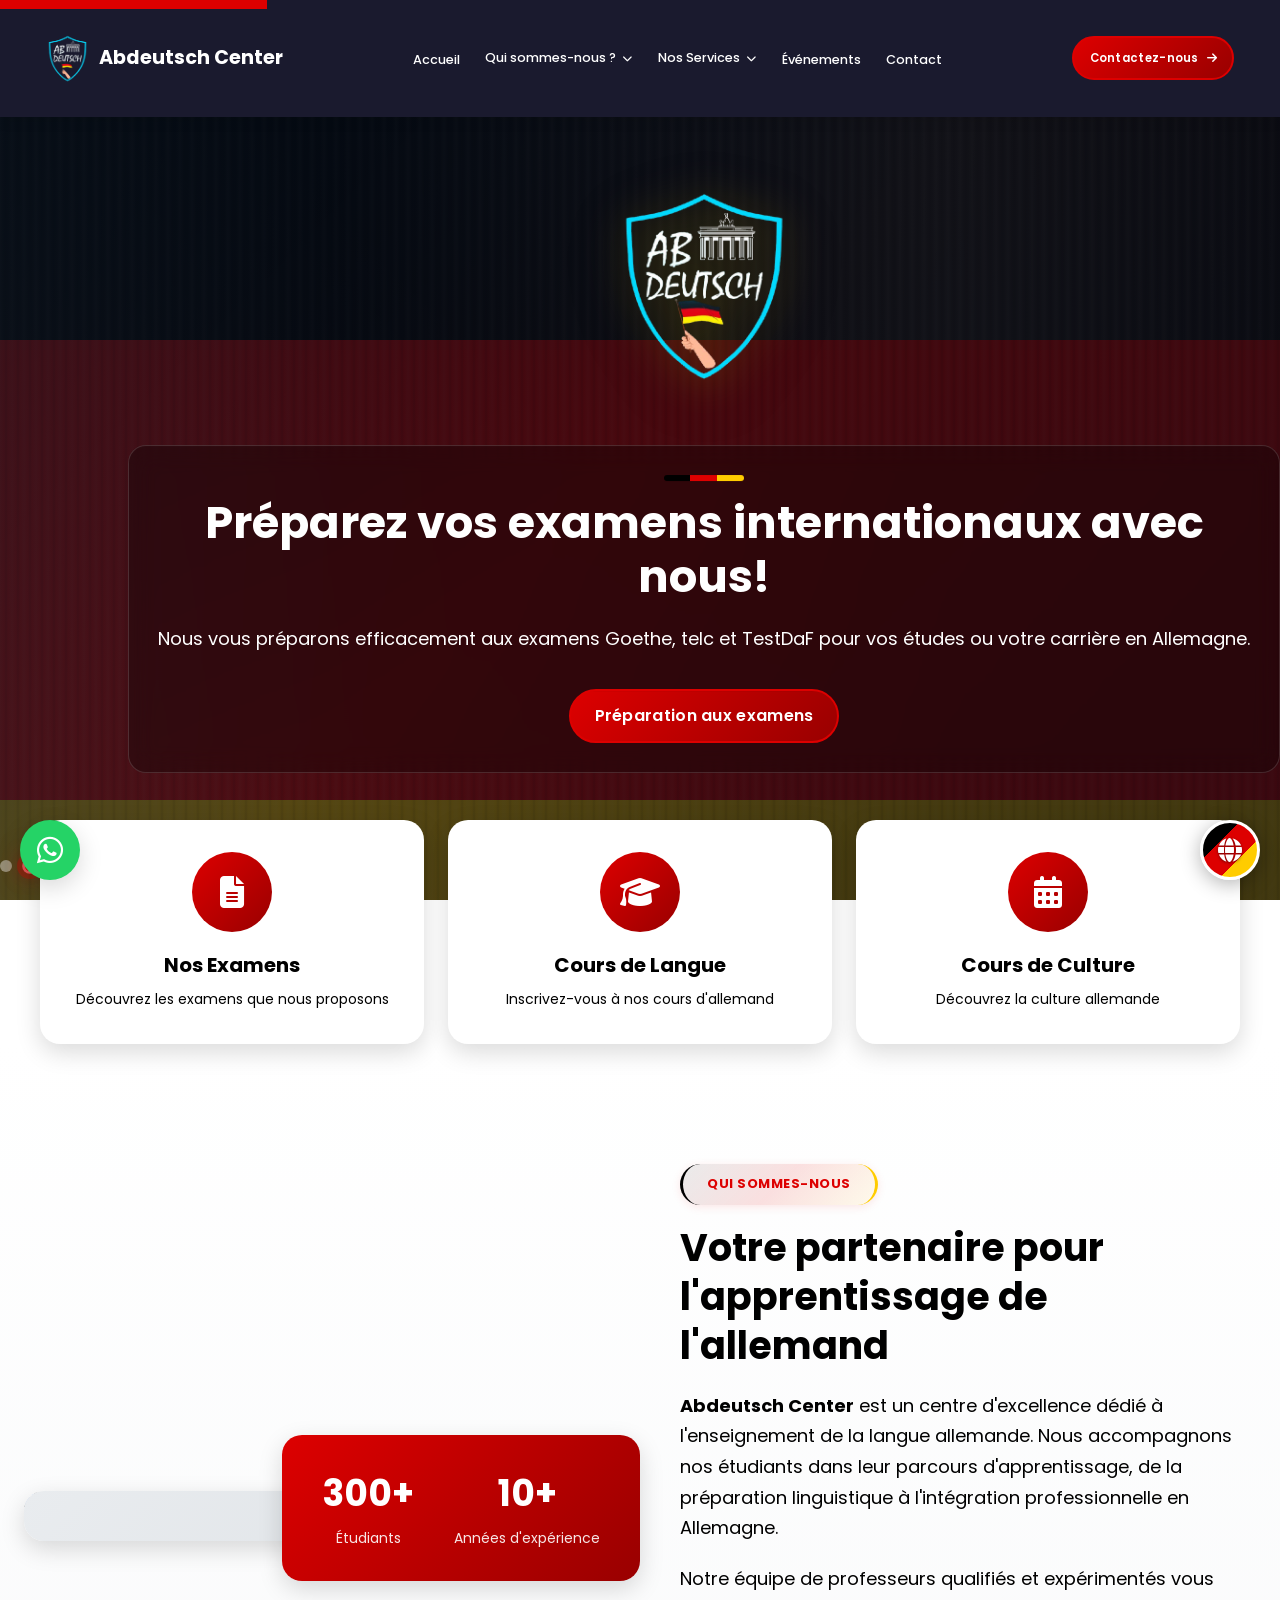
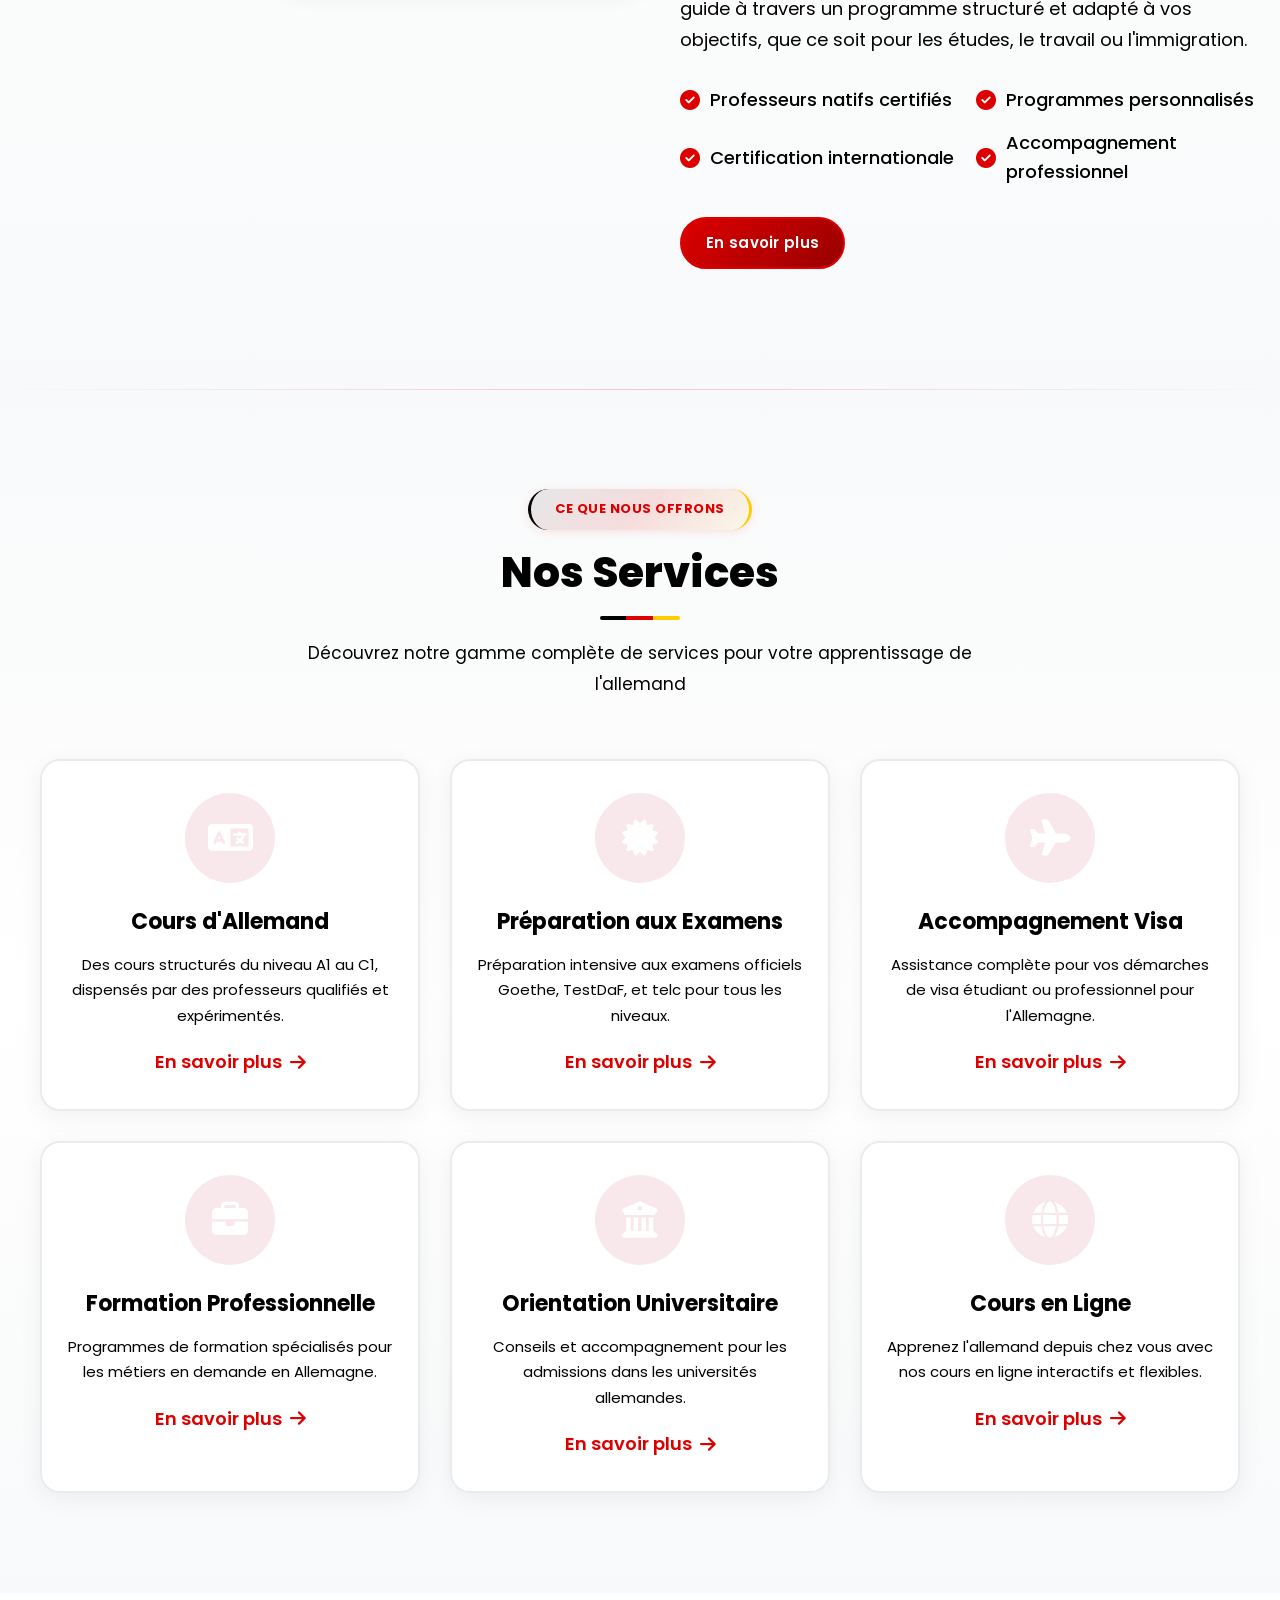
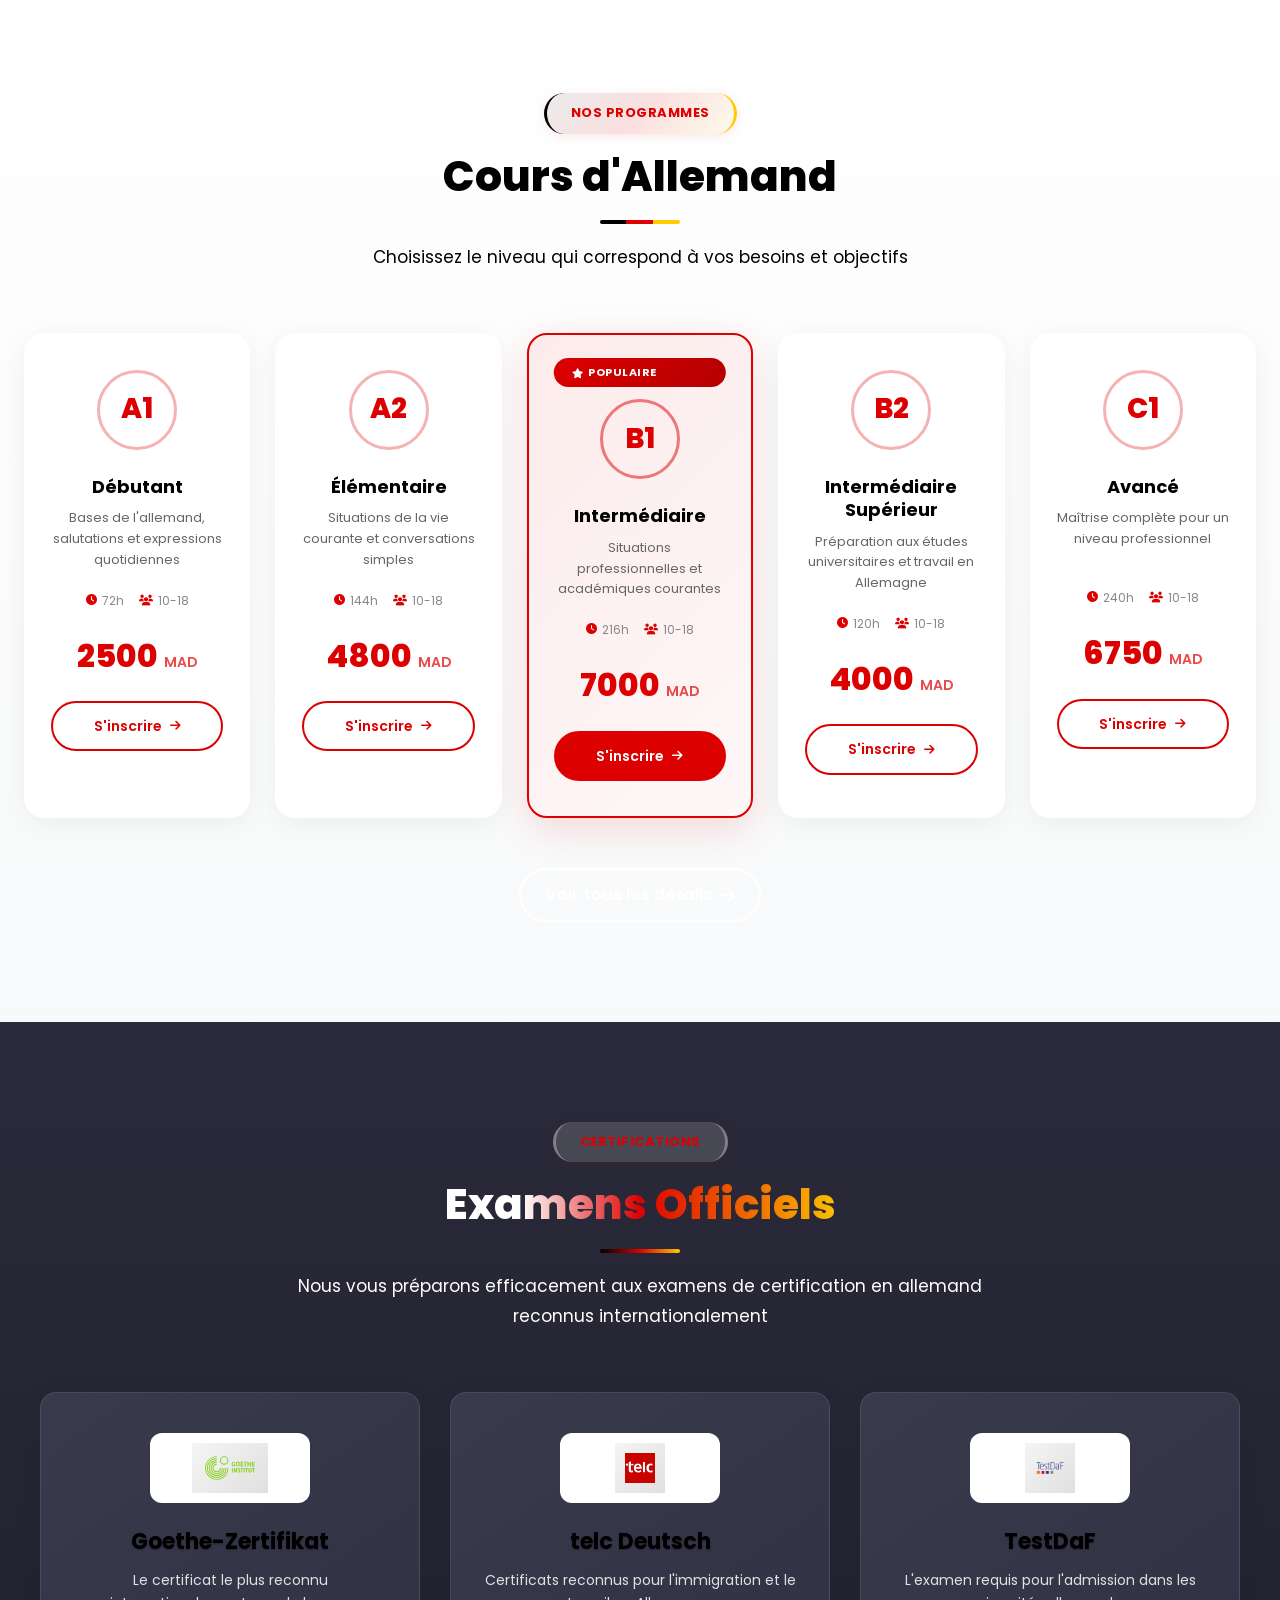
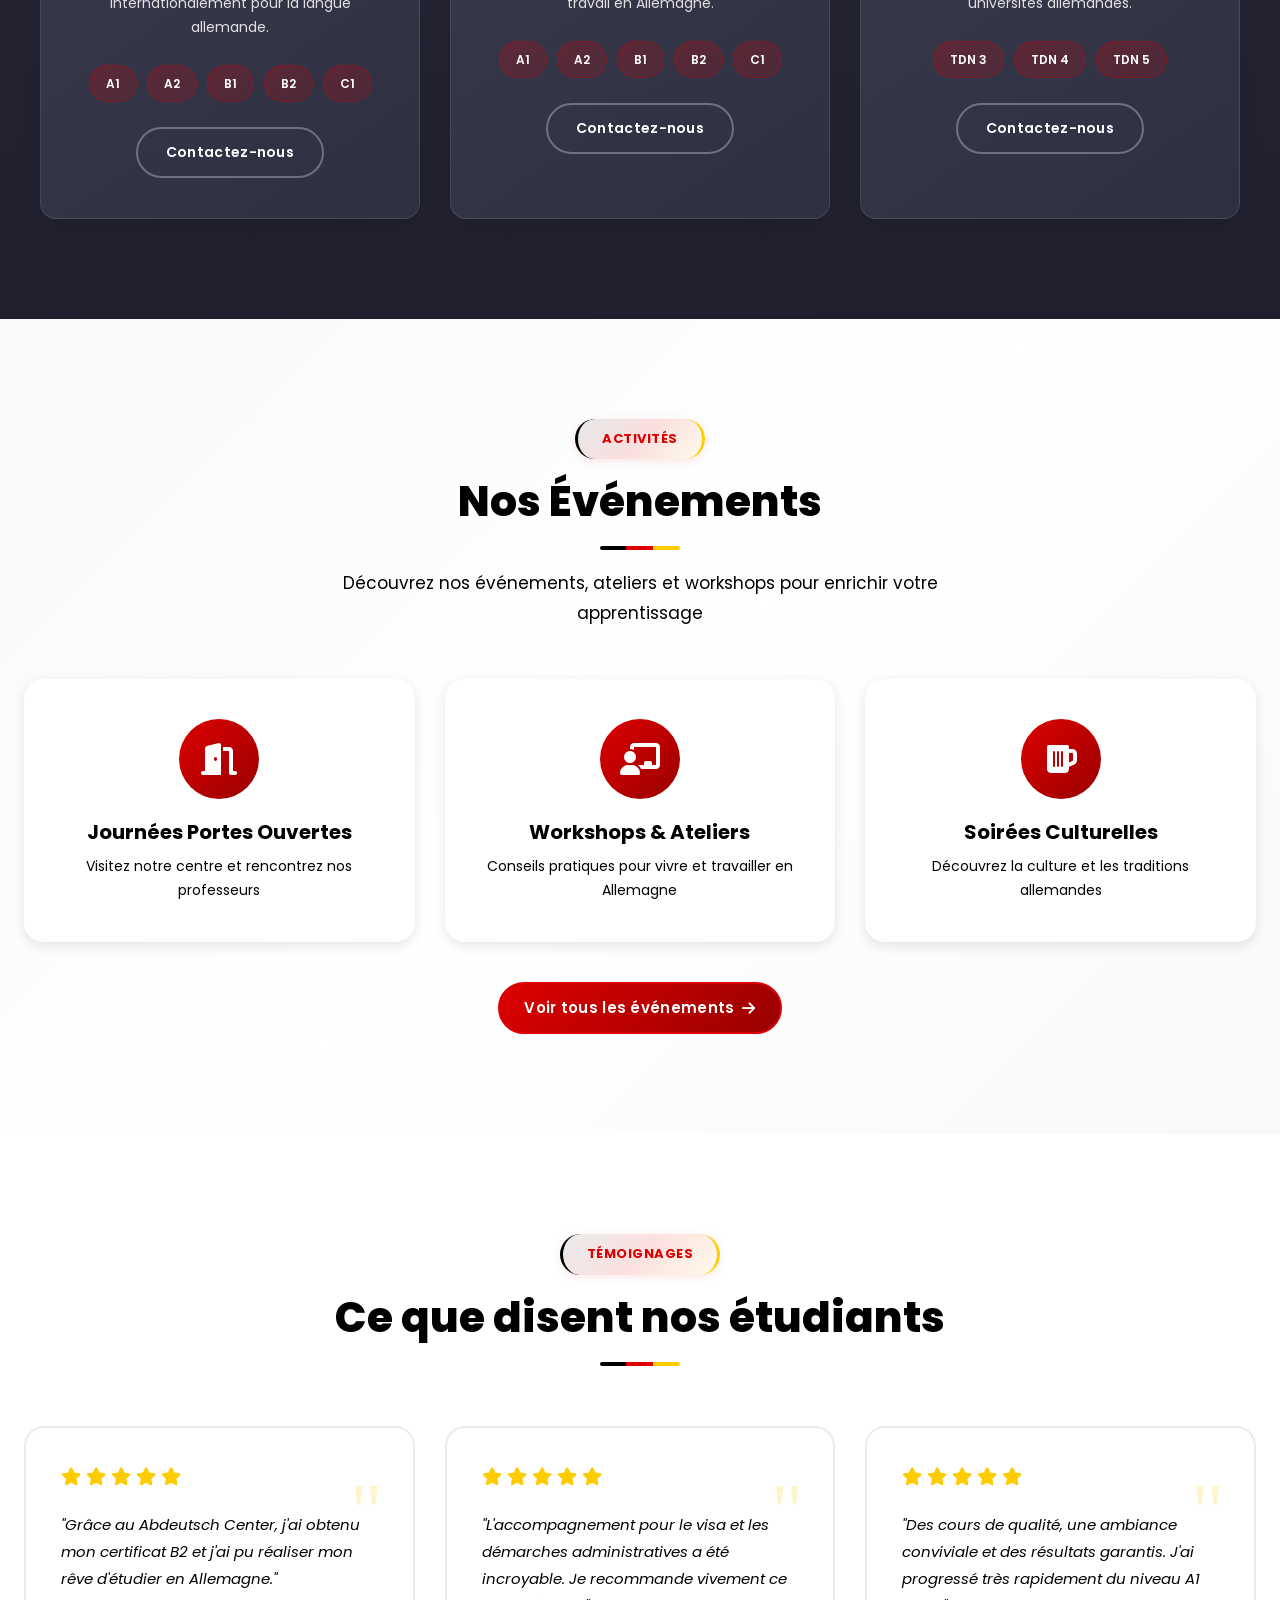
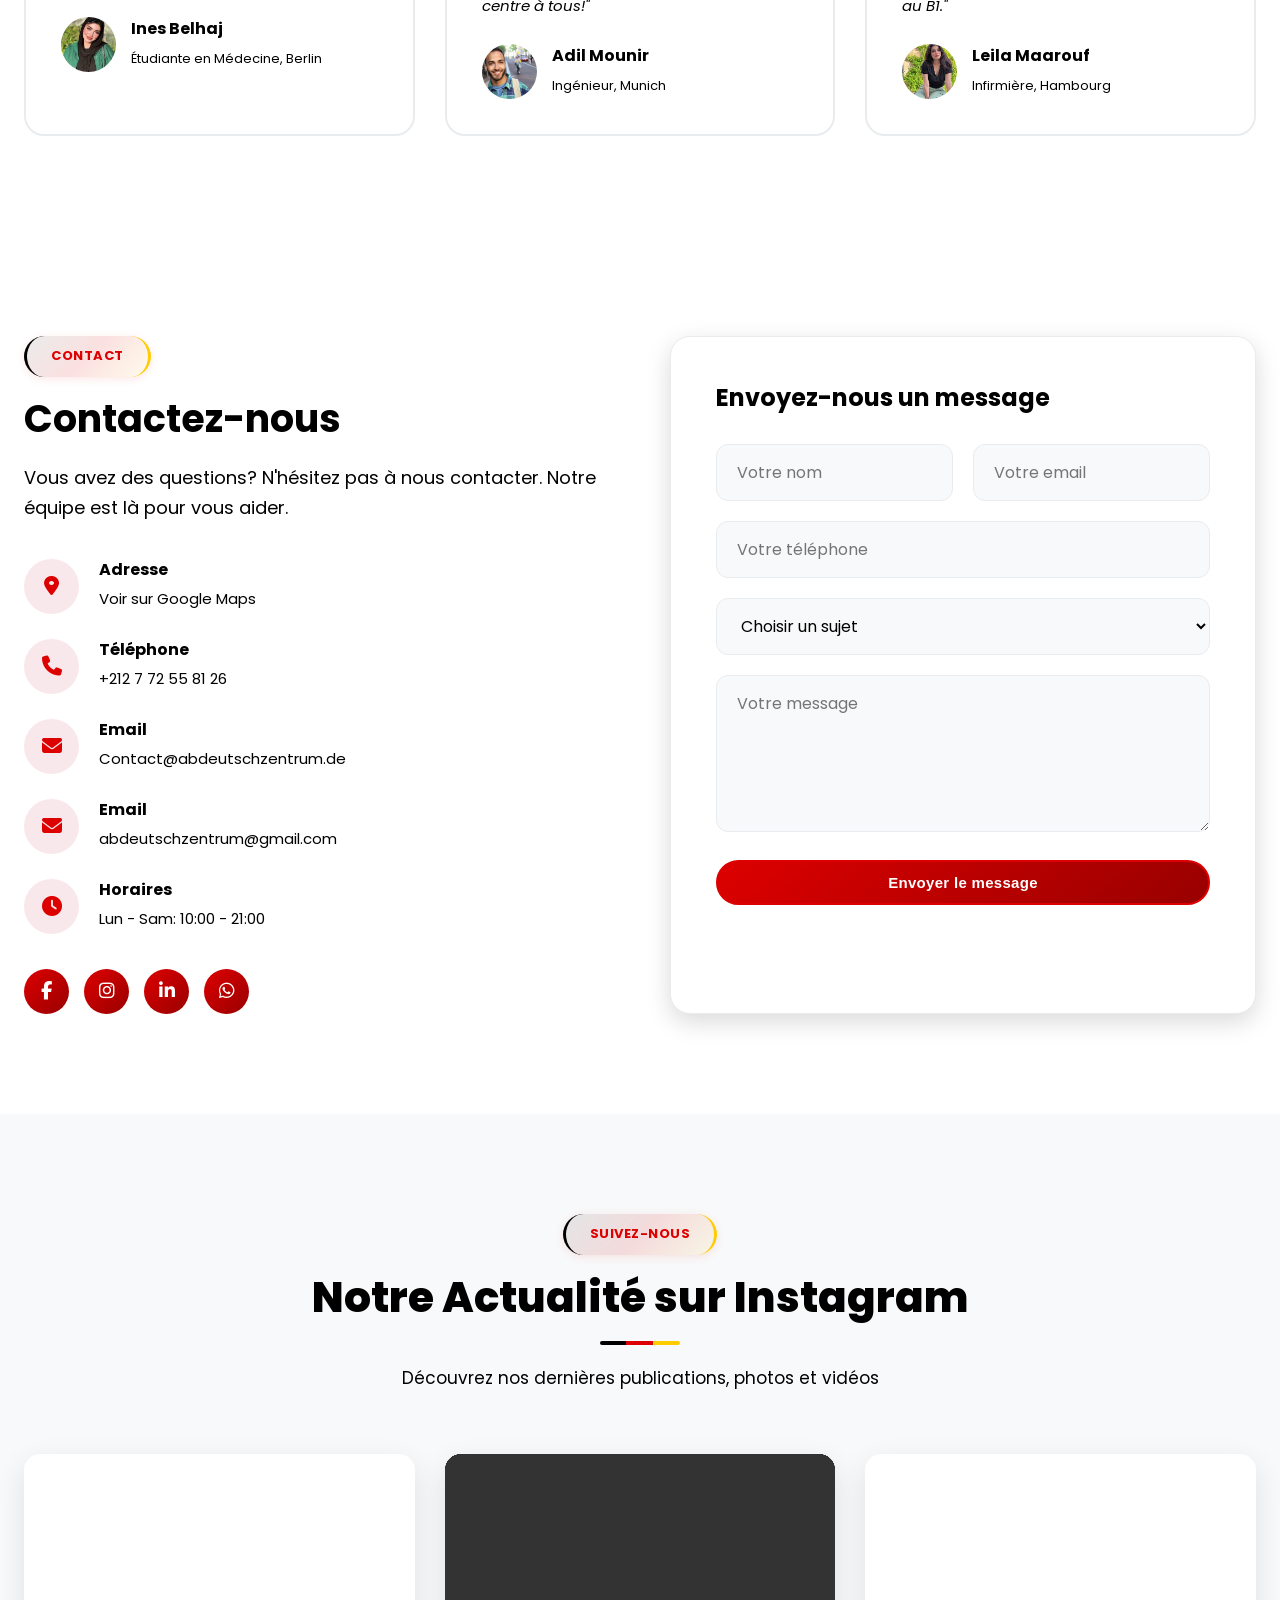
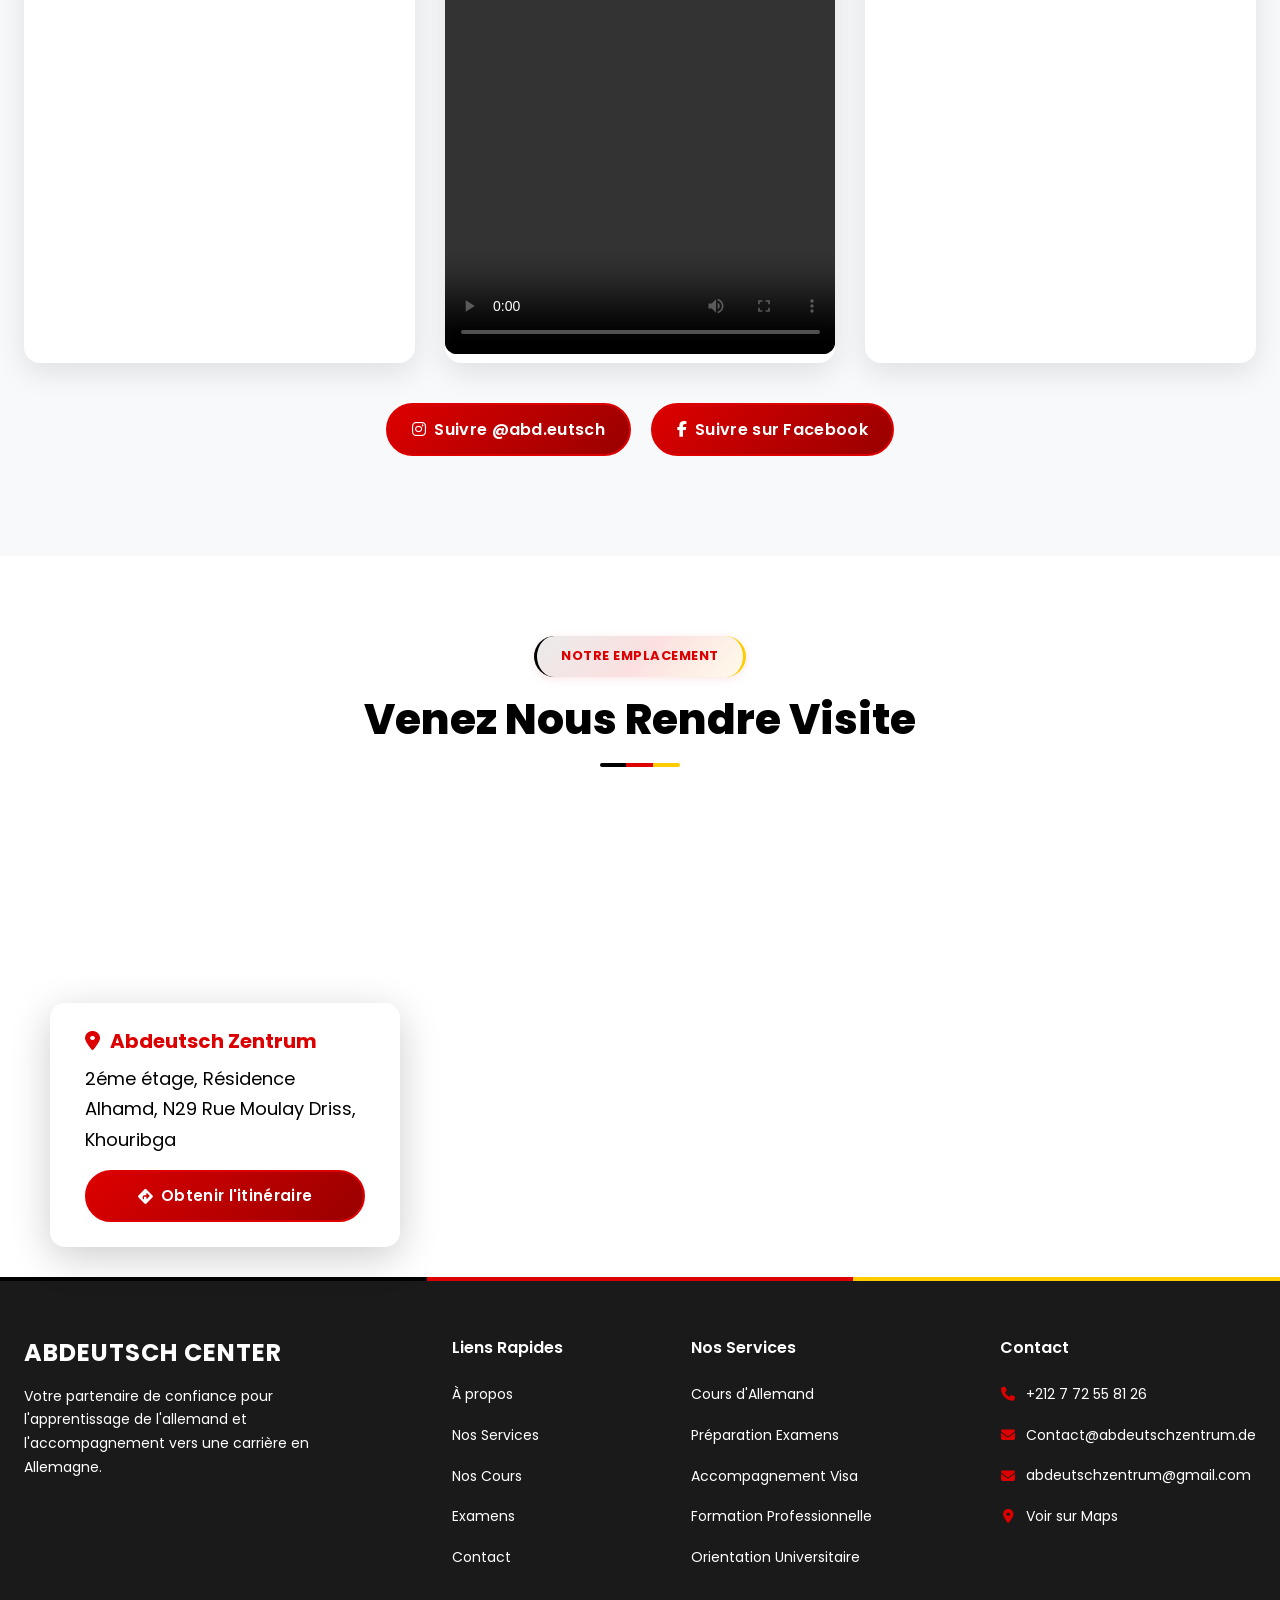
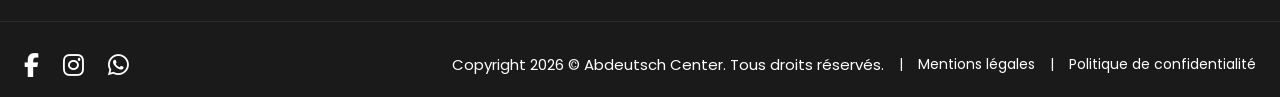
==== index.html @ 7895f30e "Use video background for landing hero" ====
<!DOCTYPE html>
<html lang="fr">
<head>
    <meta charset="UTF-8">
    <meta name="viewport" content="width=device-width, initial-scale=1.0, viewport-fit=cover, maximum-scale=5">
    <meta name="color-scheme" content="light dark">
    <meta name="supported-color-schemes" content="light dark">
    <meta name="theme-color" content="#DD0000" media="(prefers-color-scheme: light)">
    <meta name="theme-color" content="#121212" media="(prefers-color-scheme: dark)">
    <meta name="mobile-web-app-capable" content="yes">
    <meta name="apple-mobile-web-app-capable" content="yes">
    <meta name="apple-mobile-web-app-status-bar-style" content="black-translucent">
    <meta name="format-detection" content="telephone=yes">
    <meta name="description" content="Abdeutsch Center - Votre centre d'apprentissage de l'allemand à Khouribga. Cours de langue, préparation aux examens Goethe, telc, TestDaF et accompagnement visa.">
    <title>Abdeutsch</title>
    
    <!-- Preconnect pour améliorer les performances -->
    <link rel="preconnect" href="https://fonts.googleapis.com">
    <link rel="preconnect" href="https://fonts.gstatic.com" crossorigin>
    <link rel="preconnect" href="https://cdnjs.cloudflare.com">
    
    <!-- Preload critical resources -->
    <link rel="preload" href="css/style.css" as="style">
    <link rel="preload" href="images/Logo_Abdeutsch_PNG-removebg-preview.png" as="image">
    
    <!-- CSS Files -->
    <link rel="stylesheet" href="css/style.css">
    <link rel="stylesheet" href="css/placeholders.css">
    <link rel="stylesheet" href="css/responsive.css">
    <link rel="stylesheet" href="css/dark-mode.css">
    <link rel="stylesheet" href="https://cdnjs.cloudflare.com/ajax/libs/font-awesome/6.5.1/css/all.min.css" media="print" onload="this.media='all'">
    <link href="https://fonts.googleapis.com/css2?family=Poppins:wght@300;400;500;600;700;800&display=swap" rel="stylesheet">
    
    <!-- Favicon -->
    <link rel="icon" type="image/png" href="images/logo.png" sizes="48x48">
    <link rel="icon" type="image/png" href="images/logo.png" sizes="96x96">
    <link rel="icon" type="image/png" href="images/logo.png" sizes="192x192">
    <link rel="apple-touch-icon" href="images/logo.png" sizes="180x180">
    <link rel="shortcut icon" href="images/logo.png">
</head>
<body>
    <!-- Skip to main content for accessibility -->
    <a href="#main-content" class="skip-link">Aller au contenu principal</a>
    
    <!-- Animated Education Icons Background -->
    <div class="floating-icons-bg" aria-hidden="true">
        <i class="fas fa-graduation-cap"></i>
        <i class="fas fa-certificate"></i>
        <i class="fas fa-book"></i>
        <i class="fas fa-award"></i>
        <i class="fas fa-user-graduate"></i>
        <i class="fas fa-language"></i>
        <i class="fas fa-passport"></i>
        <i class="fas fa-plane"></i>
        <i class="fas fa-university"></i>
        <i class="fas fa-medal"></i>
        <i class="fas fa-star"></i>
        <i class="fas fa-trophy"></i>
    </div>

    <!-- Navigation -->
    <nav class="navbar" id="navbar" role="navigation" aria-label="Navigation principale">
        <div class="nav-container">
            <a href="index.html" class="logo" aria-label="Abdeutsch Center - Accueil"><img src="images/Logo_Abdeutsch_PNG-removebg-preview.png" alt="Abdeutsch Center Logo" class="navbar-logo" width="60" height="60"><span class="logo-text notranslate" translate="no">Abdeutsch Center</span>
            </a>
            <ul class="nav-menu" id="nav-menu" role="menubar">
                <li><a href="index.html" class="nav-link active">Accueil</a></li>
                <li class="dropdown">
                    <a href="#" class="nav-link dropdown-toggle">Qui sommes-nous ? <i class="fas fa-chevron-down"></i></a>
                    <ul class="dropdown-menu">
                        <li><a href="about.html">À Propos</a></li>
                        <li><a href="team.html">Notre Équipe</a></li>
                        <li><a href="certification.html">Certification & Légalité</a></li>
                        <li><a href="success-stories.html">Nos Réussites</a></li>
                    </ul>
                </li>
                <li class="dropdown">
                    <a href="#" class="nav-link dropdown-toggle">Nos Services <i class="fas fa-chevron-down"></i></a>
                    <ul class="dropdown-menu">
                        <li><a href="courses.html">Cours de Langue</a></li>
                        <li><a href="exams.html">Examens Internationaux</a></li>
                        <li><a href="packs.html">Nos Packs</a></li>
                        <li><a href="formations.html">Nos Formations</a></li>
                        <li><a href="test-niveau.html">Test de Niveau</a></li>
                    </ul>
                </li>
                <li><a href="events.html" class="nav-link">Événements</a></li>
                <li><a href="contact.html" class="nav-link">Contact</a></li>
            </ul>
            <div class="nav-buttons">
                <a href="contact.html" class="btn btn-primary">Contactez-nous <i class="fas fa-arrow-right"></i></a>
            </div>
            <div class="hamburger" id="hamburger" aria-label="Menu" aria-expanded="false" aria-controls="nav-menu" role="button" tabindex="0">
                <span></span>
                <span></span>
                <span></span>
            </div>
        </div>
        <!-- Mobile Menu Overlay -->
        <div class="nav-overlay" id="navOverlay"></div>
    </nav>























    
    <!-- Hero Slider Section -->
    <section class="hero-slider" id="accueil" aria-label="Diaporama principal">
        <div class="animated-bg"></div>
        
        <div class="slider-container">
            <!-- Slide 1 - Video Background -->
            <div class="slide active german-flag-slide video-hero-slide">
                <video class="hero-background-video" autoplay muted loop playsinline preload="metadata" aria-hidden="true">
                    <source src="images/Video Project (1).mp4" type="video/mp4">
                </video>
                <div class="slide-overlay"></div>
                
                <!-- Hero Content Container with Logo and Text -->
                <div class="hero-content-container">
                    <div class="hero-logo-wrapper">
                        <img src="images/Logo_Abdeutsch_PNG-removebg-preview.png" alt="Abdeutsch Center" class="hero-logo-animated">
                    </div>
                    <div class="slide-content">
                        <div class="german-flag-line"></div>
                        <h1>Bienvenue au Abdeutsch Center!</h1>
                        <p>Votre partenaire pour construire un avenir solide en Allemagne, depuis l'apprentissage linguistique jusqu'à l'intégration professionnelle.</p>
                        <div class="slide-buttons">
                            <a href="services.html" class="btn btn-primary btn-lg">Découvrir nos services</a>
                            <a href="contact.html" class="btn btn-outline btn-lg">Nous contacter</a>
                        </div>
                    </div>
                </div>
            </div>
            <!-- Slide 2 -->
            <div class="slide german-flag-slide" style="background-image: url('https://images.unsplash.com/photo-1434030216411-0b793f4b4173?w=1920&q=80');">
                <div class="german-flag-bg">
                    <div class="flag-stripe flag-black"></div>
                    <div class="flag-stripe flag-red"></div>
                    <div class="flag-stripe flag-gold"></div>
                </div>
                <div class="slide-overlay"></div>
                
                <!-- Hero Content Container with Logo and Text -->
                <div class="hero-content-container">
                    <div class="hero-logo-wrapper">
                        <img src="images/Logo_Abdeutsch_PNG-removebg-preview.png" alt="Abdeutsch Center" class="hero-logo-animated">
                    </div>
                    <div class="slide-content">
                        <div class="german-flag-line"></div>
                        <h1>Préparez vos examens internationaux avec nous!</h1>
                        <p>Nous vous préparons efficacement aux examens Goethe, telc et TestDaF pour vos études ou votre carrière en Allemagne.</p>
                        <div class="slide-buttons">
                            <a href="exams.html" class="btn btn-primary btn-lg">Préparation aux examens</a>
                        </div>
                    </div>
                </div>
            </div>
            <!-- Slide 3 -->
            <div class="slide german-flag-slide" style="background-image: url('https://images.unsplash.com/photo-1524178232363-1fb2b075b655?w=1920&q=80');">
                <div class="german-flag-bg">
                    <div class="flag-stripe flag-black"></div>
                    <div class="flag-stripe flag-red"></div>
                    <div class="flag-stripe flag-gold"></div>
                </div>
                <div class="slide-overlay"></div>
                
                <!-- Hero Content Container with Logo and Text -->
                <div class="hero-content-container">
                    <div class="hero-logo-wrapper">
                        <img src="images/Logo_Abdeutsch_PNG-removebg-preview.png" alt="Abdeutsch Center" class="hero-logo-animated">
                    </div>
                    <div class="slide-content">
                        <div class="german-flag-line"></div>
                        <h1>Rejoignez nos formations professionnelles!</h1>
                        <p>Choisissez votre spécialité, développez des compétences recherchées et laissez-nous vous accompagner dans chaque étape.</p>
                        <div class="slide-buttons">
                            <a href="services.html#formation" class="btn btn-primary btn-lg">Nos Formations</a>
                        </div>
                    </div>
                </div>
            </div>
            <!-- Slide 4 -->
            <div class="slide german-flag-slide" style="background-image: url('https://images.unsplash.com/photo-1599946347371-68eb71b16afc?w=1920&q=80');">
                <div class="german-flag-bg">
                    <div class="flag-stripe flag-black"></div>
                    <div class="flag-stripe flag-red"></div>
                    <div class="flag-stripe flag-gold"></div>
                </div>
                <div class="slide-overlay"></div>
                
                <!-- Hero Content Container with Logo and Text -->
                <div class="hero-content-container">
                    <div class="hero-logo-wrapper">
                        <img src="images/Logo_Abdeutsch_PNG-removebg-preview.png" alt="Abdeutsch Center" class="hero-logo-animated">
                    </div>
                    <div class="slide-content">
                        <div class="german-flag-line"></div>
                        <h1>Maîtrisez l'allemand!</h1>
                        <p>Progressez du niveau A1 au C1 grâce à nos programmes structurés, dynamiques et adaptés à tous les niveaux.</p>
                        <div class="slide-buttons">
                            <a href="services.html#cours" class="btn btn-primary btn-lg">Nos cours d'allemand</a>
                        </div>
                    </div>
                </div>
            </div>
        </div>
        <!-- Slider Controls -->
        <div class="slider-controls">
            <div class="slider-dots" id="sliderDots"></div>
        </div>
    </section>



    <!-- Quick Links Section -->
    <section class="quick-links">
        <div class="container">
            <div class="quick-links-grid">
                <a href="#exams" class="quick-link-card">
                    <div class="quick-link-icon">
                        <i class="fas fa-file-alt"></i>
                    </div>
                    <h3>Nos Examens</h3>
                    <p>Découvrez les examens que nous proposons</p>
                </a>
                <a href="#courses" class="quick-link-card">
                    <div class="quick-link-icon">
                        <i class="fas fa-graduation-cap"></i>
                    </div>
                    <h3>Cours de Langue</h3>
                    <p>Inscrivez-vous à nos cours d'allemand</p>
                </a>
                <a href="#events" class="quick-link-card">
                    <div class="quick-link-icon">
                        <i class="fas fa-calendar-alt"></i>
                    </div>
                    <h3>Cours de Culture</h3>
                    <p>Découvrez la culture allemande</p>
                </a>
            </div>
        </div>
    </section>

    <!-- About Section -->
    <section class="about-section" id="about">
        <div class="container">
            <div class="about-grid">
                <div class="about-image">
                    <img src="https://images.unsplash.com/photo-1571260899304-425eee4c7efc?w=800&q=80" alt="Abdeutsch Center">
                    <div class="about-stats">
                        <div class="stat">
                            <span class="stat-number">300+</span>
                            <span class="stat-label">Étudiants</span>
                        </div>
                        <div class="stat">
                            <span class="stat-number">10+</span>
                            <span class="stat-label">Années d'expérience</span>
                        </div>
                    </div>
                </div>
                <div class="about-content">
                    <span class="section-tag">Qui sommes-nous</span>
                    <h2>Votre partenaire pour l'apprentissage de l'allemand</h2>
                    <p><strong>Abdeutsch Center</strong> est un centre d'excellence dédié à l'enseignement de la langue allemande. Nous accompagnons nos étudiants dans leur parcours d'apprentissage, de la préparation linguistique à l'intégration professionnelle en Allemagne.</p>
                    <p>Notre équipe de professeurs qualifiés et expérimentés vous guide à travers un programme structuré et adapté à vos objectifs, que ce soit pour les études, le travail ou l'immigration.</p>
                    <div class="about-features">
                        <div class="feature">
                            <i class="fas fa-check-circle"></i>
                            <span>Professeurs natifs certifiés</span>
                        </div>
                        <div class="feature">
                            <i class="fas fa-check-circle"></i>
                            <span>Programmes personnalisés</span>
                        </div>
                        <div class="feature">
                            <i class="fas fa-check-circle"></i>
                            <span>Certification internationale</span>
                        </div>
                        <div class="feature">
                            <i class="fas fa-check-circle"></i>
                            <span>Accompagnement professionnel</span>
                        </div>
                    </div>
                    <a href="#contact" class="btn btn-primary">En savoir plus</a>
                </div>
            </div>
        </div>
    </section>

    <!-- Services Section -->
    <section class="services-section" id="services">
        <div class="container">
            <div class="section-header">
                <span class="section-tag">Ce que nous offrons</span>
                <h2>Nos Services</h2>
                <p>Découvrez notre gamme complète de services pour votre apprentissage de l'allemand</p>
            </div>
            <div class="services-grid">
                <div class="service-card">
                    <div class="service-icon">
                        <i class="fas fa-language"></i>
                    </div>
                    <h3>Cours d'Allemand</h3>
                    <p>Des cours structurés du niveau A1 au C1, dispensés par des professeurs qualifiés et expérimentés.</p>
                    <a href="#courses" class="service-link">En savoir plus <i class="fas fa-arrow-right"></i></a>
                </div>
                <div class="service-card">
                    <div class="service-icon">
                        <i class="fas fa-certificate"></i>
                    </div>
                    <h3>Préparation aux Examens</h3>
                    <p>Préparation intensive aux examens officiels Goethe, TestDaF, et telc pour tous les niveaux.</p>
                    <a href="#exams" class="service-link">En savoir plus <i class="fas fa-arrow-right"></i></a>
                </div>
                <div class="service-card">
                    <div class="service-icon">
                        <i class="fas fa-plane"></i>
                    </div>
                    <h3>Accompagnement Visa</h3>
                    <p>Assistance complète pour vos démarches de visa étudiant ou professionnel pour l'Allemagne.</p>
                    <a href="#contact" class="service-link">En savoir plus <i class="fas fa-arrow-right"></i></a>
                </div>
                <div class="service-card">
                    <div class="service-icon">
                        <i class="fas fa-briefcase"></i>
                    </div>
                    <h3>Formation Professionnelle</h3>
                    <p>Programmes de formation spécialisés pour les métiers en demande en Allemagne.</p>
                    <a href="#contact" class="service-link">En savoir plus <i class="fas fa-arrow-right"></i></a>
                </div>
                <div class="service-card">
                    <div class="service-icon">
                        <i class="fas fa-university"></i>
                    </div>
                    <h3>Orientation Universitaire</h3>
                    <p>Conseils et accompagnement pour les admissions dans les universités allemandes.</p>
                    <a href="#contact" class="service-link">En savoir plus <i class="fas fa-arrow-right"></i></a>
                </div>
                <div class="service-card">
                    <div class="service-icon">
                        <i class="fas fa-globe"></i>
                    </div>
                    <h3>Cours en Ligne</h3>
                    <p>Apprenez l'allemand depuis chez vous avec nos cours en ligne interactifs et flexibles.</p>
                    <a href="#contact" class="service-link">En savoir plus <i class="fas fa-arrow-right"></i></a>
                </div>
            </div>
        </div>
    </section>

    <!-- Courses Section -->
    <section class="courses-section-new" id="courses">
        <div class="container">
            <div class="section-header">
                <span class="section-tag">Nos Programmes</span>
                <h2>Cours d'Allemand</h2>
                <p>Choisissez le niveau qui correspond à vos besoins et objectifs</p>
            </div>
            
            <!-- New Course Grid Design -->
            <div class="courses-grid-new">
                <!-- A1 -->
                <div class="course-item" data-level="a1">
                    <div class="course-level-circle">
                        <span class="level-text notranslate" translate="no">A1</span>
                        <div class="level-ring"></div>
                    </div>
                    <div class="course-info">
                        <h3>Débutant</h3>
                        <p>Bases de l'allemand, salutations et expressions quotidiennes</p>
                        <div class="course-meta">
                            <span><i class="fas fa-clock"></i> 72h</span>
                            <span><i class="fas fa-users"></i> 10-18</span>
                        </div>
                        <div class="course-price">2500 <small>MAD</small></div>
                        <a href="contact.html" class="course-cta">S'inscrire <i class="fas fa-arrow-right"></i></a>
                    </div>
                </div>
                
                <!-- A2 -->
                <div class="course-item" data-level="a2">
                    <div class="course-level-circle">
                        <span class="level-text notranslate" translate="no">A2</span>
                        <div class="level-ring"></div>
                    </div>
                    <div class="course-info">
                        <h3>Élémentaire</h3>
                        <p>Situations de la vie courante et conversations simples</p>
                        <div class="course-meta">
                            <span><i class="fas fa-clock"></i> 144h</span>
                            <span><i class="fas fa-users"></i> 10-18</span>
                        </div>
                        <div class="course-price">4800 <small>MAD</small></div>
                        <a href="contact.html" class="course-cta">S'inscrire <i class="fas fa-arrow-right"></i></a>
                    </div>
                </div>
                
                <!-- B1 - Popular -->
                <div class="course-item popular" data-level="b1">
                    <div class="popular-tag"><i class="fas fa-star"></i> Populaire</div>
                    <div class="course-level-circle">
                        <span class="level-text notranslate" translate="no">B1</span>
                        <div class="level-ring"></div>
                    </div>
                    <div class="course-info">
                        <h3>Intermédiaire</h3>
                        <p>Situations professionnelles et académiques courantes</p>
                        <div class="course-meta">
                            <span><i class="fas fa-clock"></i> 216h</span>
                            <span><i class="fas fa-users"></i> 10-18</span>
                        </div>
                        <div class="course-price">7000 <small>MAD</small></div>
                        <a href="contact.html" class="course-cta">S'inscrire <i class="fas fa-arrow-right"></i></a>
                    </div>
                </div>
                
                <!-- B2 -->
                <div class="course-item" data-level="b2">
                    <div class="course-level-circle">
                        <span class="level-text notranslate" translate="no">B2</span>
                        <div class="level-ring"></div>
                    </div>
                    <div class="course-info">
                        <h3>Intermédiaire Supérieur</h3>
                        <p>Préparation aux études universitaires et travail en Allemagne</p>
                        <div class="course-meta">
                            <span><i class="fas fa-clock"></i> 120h</span>
                            <span><i class="fas fa-users"></i> 10-18</span>
                        </div>
                        <div class="course-price">4000 <small>MAD</small></div>
                        <a href="contact.html" class="course-cta">S'inscrire <i class="fas fa-arrow-right"></i></a>
                    </div>
                </div>
                
                <!-- C1 -->
                <div class="course-item" data-level="c1">
                    <div class="course-level-circle">
                        <span class="level-text notranslate" translate="no">C1</span>
                        <div class="level-ring"></div>
                    </div>
                    <div class="course-info">
                        <h3>Avancé</h3>
                        <p>Maîtrise complète pour un niveau professionnel</p>
                        <div class="course-meta">
                            <span><i class="fas fa-clock"></i> 240h</span>
                            <span><i class="fas fa-users"></i> 10-18</span>
                        </div>
                        <div class="course-price">6750 <small>MAD</small></div>
                        <a href="contact.html" class="course-cta">S'inscrire <i class="fas fa-arrow-right"></i></a>
                    </div>
                </div>
            </div>
            
            <div class="courses-cta-bottom">
                <a href="courses.html" class="btn btn-outline btn-lg">Voir tous les détails <i class="fas fa-arrow-right"></i></a>
            </div>
        </div>
    </section>

    <!-- Exams Section -->
    <section class="exams-section" id="exams">
        <div class="container">
            <div class="section-header light">
                <span class="section-tag">Certifications</span>
                <h2>Examens Officiels</h2>
                <p>Nous vous préparons efficacement aux examens de certification en allemand reconnus internationalement</p>
            </div>
            <div class="exams-grid">
                <div class="exam-card">
                    <div class="exam-logo">
                        <img src="images/Goethe.svg" alt="Goethe Institut">
                    </div>
                    <h3>Goethe-Zertifikat</h3>
                    <p>Le certificat le plus reconnu internationalement pour la langue allemande.</p>
                    <div class="exam-levels">
                        <span>A1</span>
                        <span>A2</span>
                        <span>B1</span>
                        <span>B2</span>
                        <span>C1</span>
                    </div>
                    <a href="contact.html" class="btn btn-outline">Contactez-nous</a>
                </div>
                <div class="exam-card">
                    <div class="exam-logo">
                        <img src="images/telc.png" alt="telc">
                    </div>
                    <h3>telc Deutsch</h3>
                    <p>Certificats reconnus pour l'immigration et le travail en Allemagne.</p>
                    <div class="exam-levels">
                        <span>A1</span>
                        <span>A2</span>
                        <span>B1</span>
                        <span>B2</span>
                        <span>C1</span>
                    </div>
                    <a href="contact.html" class="btn btn-outline">Contactez-nous</a>
                </div>
                <div class="exam-card">
                    <div class="exam-logo">
                        <img src="images/TestDaf.png" alt="TestDaF">
                    </div>
                    <h3>TestDaF</h3>
                    <p>L'examen requis pour l'admission dans les universités allemandes.</p>
                    <div class="exam-levels">
                        <span>TDN 3</span>
                        <span>TDN 4</span>
                        <span>TDN 5</span>
                    </div>
                    <a href="contact.html" class="btn btn-outline">Contactez-nous</a>
                </div>
            </div>
        </div>
    </section>

    <!-- Events Preview Section -->
    <section class="events-preview-section" id="events">
        <div class="container">
            <div class="section-header text-center">
                <span class="section-tag">Activités</span>
                <h2>Nos Événements</h2>
                <p>Découvrez nos événements, ateliers et workshops pour enrichir votre apprentissage</p>
            </div>
            <div class="events-preview-grid">
                <div class="event-preview-card">
                    <div class="event-preview-icon">
                        <i class="fas fa-door-open"></i>
                    </div>
                    <h3>Journées Portes Ouvertes</h3>
                    <p>Visitez notre centre et rencontrez nos professeurs</p>
                </div>
                <div class="event-preview-card">
                    <div class="event-preview-icon">
                        <i class="fas fa-chalkboard-teacher"></i>
                    </div>
                    <h3>Workshops & Ateliers</h3>
                    <p>Conseils pratiques pour vivre et travailler en Allemagne</p>
                </div>
                <div class="event-preview-card">
                    <div class="event-preview-icon">
                        <i class="fas fa-beer-mug-empty"></i>
                    </div>
                    <h3>Soirées Culturelles</h3>
                    <p>Découvrez la culture et les traditions allemandes</p>
                </div>
            </div>
            <div class="text-center mt-4">
                <a href="events.html" class="btn btn-primary">Voir tous les événements <i class="fas fa-arrow-right"></i></a>
            </div>
        </div>
    </section>

    <!-- Testimonials Section -->
    <section class="testimonials-section">
        <div class="container">
            <div class="section-header">
                <span class="section-tag">Témoignages</span>
                <h2>Ce que disent nos étudiants</h2>
            </div>
            <div class="testimonials-grid">
                <div class="testimonial-card">
                    <div class="testimonial-rating">
                        <i class="fas fa-star"></i>
                        <i class="fas fa-star"></i>
                        <i class="fas fa-star"></i>
                        <i class="fas fa-star"></i>
                        <i class="fas fa-star"></i>
                    </div>
                    <p>"Grâce au Abdeutsch Center, j'ai obtenu mon certificat B2 et j'ai pu réaliser mon rêve d'étudier en Allemagne."</p>
                    <div class="testimonial-author">
                        <img src="./images/ines.jpg" alt="Sarah M.">
                        <div>
                            <h4>Ines Belhaj</h4>
                            <span>Étudiante en Médecine, Berlin</span>
                        </div>
                    </div>
                </div>
                <div class="testimonial-card">
                    <div class="testimonial-rating">
                        <i class="fas fa-star"></i>
                        <i class="fas fa-star"></i>
                        <i class="fas fa-star"></i>
                        <i class="fas fa-star"></i>
                        <i class="fas fa-star"></i>
                    </div>
                    <p>"L'accompagnement pour le visa et les démarches administratives a été incroyable. Je recommande vivement ce centre à tous!"</p>
                    <div class="testimonial-author">
                        <img src="./images/adil.jpg" alt="Ahmed K.">
                        <div>
                            <h4>Adil Mounir</h4>
                            <span>Ingénieur, Munich</span>
                        </div>
                    </div>
                </div>
                <div class="testimonial-card">
                    <div class="testimonial-rating">
                        <i class="fas fa-star"></i>
                        <i class="fas fa-star"></i>
                        <i class="fas fa-star"></i>
                        <i class="fas fa-star"></i>
                        <i class="fas fa-star"></i>
                    </div>
                    <p>"Des cours de qualité, une ambiance conviviale et des résultats garantis. J'ai progressé très rapidement du niveau A1 au B1."</p>
                    <div class="testimonial-author">
                        <img src="./images/leila.jpg" alt="Fatima Z.">
                        <div>
                            <h4>Leila Maarouf</h4>
                            <span>Infirmière, Hambourg</span>
                        </div>
                    </div>
                </div>
            </div>
        </div>
    </section>



    <!-- Contact Section -->
    <section class="contact-section" id="contact">
        <div class="container">
            <div class="contact-grid">
                <div class="contact-info">
                    <span class="section-tag">Contact</span>
                    <h2>Contactez-nous</h2>
                    <p>Vous avez des questions? N'hésitez pas à nous contacter. Notre équipe est là pour vous aider.</p>
                    <div class="contact-details">
                        <div class="contact-item">
                            <div class="contact-icon">
                                <i class="fas fa-map-marker-alt"></i>
                            </div>
                            <div>
                                <h4>Adresse</h4>
                                <a href="https://maps.app.goo.gl/kVRK6V2NgpuHk8GN9" target="_blank"><p>Voir sur Google Maps</p></a>
                            </div>
                        </div>
                        <div class="contact-item">
                            <div class="contact-icon">
                                <i class="fas fa-phone"></i>
                            </div>
                            <div>
                                <h4>Téléphone</h4>
                                <p><a href="tel:+212772558126">+212 7 72 55 81 26</a></p>
                            </div>
                        </div>
                        <div class="contact-item">
                            <div class="contact-icon">
                                <i class="fas fa-envelope"></i>
                            </div>
                            <div>
                                <h4>Email</h4>
                                <p><a href="mailto:Contact@abdeutschzentrum.de">Contact@abdeutschzentrum.de</a></p>
                            </div>
                        </div>
                        <div class="contact-item">
                            <div class="contact-icon">
                                <i class="fas fa-envelope"></i>
                            </div>
                            <div>
                                <h4>Email</h4>
                                <p><a href="mailto:Contact@abdeutschzentrum.de">abdeutschzentrum@gmail.com</a></p>
                            </div>
                        </div>
                        <div class="contact-item">
                            <div class="contact-icon">
                                <i class="fas fa-clock"></i>
                            </div>
                            <div>
                                <h4>Horaires</h4>
                                <p>Lun - Sam: 10:00 - 21:00</p>
                            </div>
                        </div>
                    </div>
                    <div class="social-links">
                        <a href="https://www.facebook.com/Abdeutschcoach/" class="social-link" target="_blank"><i class="fab fa-facebook-f"></i></a>
                        <a href="https://www.instagram.com/abd.eutsch/" class="social-link" target="_blank"><i class="fab fa-instagram"></i></a>
                        <a href="https://www.linkedin.com/in/abdeutsch-zentrum-8a59a13a8?utm_source=share&utm_campaign=share_via&utm_content=profile&utm_medium=android_app" class="social-link" target="_blank"><i class="fab fa-linkedin-in"></i></a>
                        <a href="https://wa.link/r6rnlq" target="_blank" class="social-link"><i class="fab fa-whatsapp"></i></a>
                    </div>
                </div>
                <div class="contact-form-wrapper">
                    <form class="contact-form" id="contactForm">
                        <h3>Envoyez-nous un message</h3>
                        <div class="form-row">
                            <div class="form-group">
                                <input type="text" id="name" placeholder="Votre nom" required>
                            </div>
                            <div class="form-group">
                                <input type="email" id="email" placeholder="Votre email" required>
                            </div>
                        </div>
                        <div class="form-group">
                            <input type="tel" id="phone" placeholder="Votre téléphone">
                        </div>
                        <div class="form-group">
                            <select id="subject" required>
                                <option value="">Choisir un sujet</option>
                                <option value="inscription">Inscription aux cours</option>
                                <option value="examen">Information sur les examens</option>
                                <option value="visa">Accompagnement visa</option>
                                <option value="autre">Autre demande</option>
                            </select>
                        </div>
                        <div class="form-group">
                            <textarea id="message" placeholder="Votre message" rows="5" required></textarea>
                        </div>
                        <button type="submit" class="btn btn-primary btn-block">Envoyer le message</button>
                    </form>
                </div>
            </div>
        </div>
    </section>

    <!-- Instagram Feed Section -->
    <section class="instagram-section" id="instagram">
        <div class="container">
            <div class="section-header">
                <span class="section-tag">Suivez-nous</span>
                <h2>Notre Actualité sur Instagram</h2>
                <p>Découvrez nos dernières publications, photos et vidéos</p>
            </div>
            <div class="instagram-videos-grid">
                <!-- Video 1 - Instagram -->
                <div class="instagram-video-item">
                    <iframe 
                        src="https://www.instagram.com/p/DN8i-qSDKW4/embed" 
                        width="100%" 
                        height="500" 
                        frameborder="0" 
                        scrolling="no" 
                        allowtransparency="true"
                        allow="autoplay; encrypted-media"
                        loading="lazy">
                    </iframe>
                </div>
                <!-- Video 2 - Local (Centre) -->
                <div class="instagram-video-item">
                    <video controls playsinline style="width: 100%; height: 500px; object-fit: contain; background: #000; border-radius: 12px; cursor: pointer;">
                        <source src="images/2025-06-10-184532498 (1).mp4" type="video/mp4">
                        Votre navigateur ne supporte pas la lecture de vidéos.
                    </video>
                </div>
                <!-- Video 3 - Instagram -->
                <div class="instagram-video-item">
                    <iframe 
                        src="https://www.instagram.com/p/DCM3zhcvc_j/embed" 
                        width="100%" 
                        height="500" 
                        frameborder="0" 
                        scrolling="no" 
                        allowtransparency="true"
                        allow="autoplay; encrypted-media"
                        loading="lazy">
                    </iframe>
                </div>
            </div>
            <div class="instagram-follow">
                <a href="https://www.instagram.com/abd.eutsch/" target="_blank" class="btn btn-primary btn-lg">
                    <i class="fab fa-instagram"></i> Suivre @abd.eutsch
                </a>
                <a href="https://www.facebook.com/Abdeutschcoach/" target="_blank" class="btn btn-primary btn-lg">
                    <i class="fab fa-facebook-f"></i> Suivre sur Facebook
                </a>
            </div>
        </div>
    </section>

    <!-- Map Section -->
    <section class="map-section">
        <div class="container">
            <div class="section-header">
                <span class="section-tag">Notre Emplacement</span>
                <h2>Venez Nous Rendre Visite</h2>
            </div>
        </div>
        <div class="map-container">
            <iframe 
                src="https://www.google.com/maps/embed?pb=!1m18!1m12!1m3!1d3356.5!2d-6.9063!3d32.8811!2m3!1f0!2f0!3f0!3m2!1i1024!2i768!4f13.1!3m3!1m2!1s0xda4272e395d7a53%3A0x79615c70ef400434!2sAbdeutsch%20Zentrum!5e0!3m2!1sfr!2sma!4v1706000000000" 
                width="100%" 
                height="450" 
                style="border:0;" 
                allowfullscreen="" 
                loading="lazy"
                referrerpolicy="no-referrer-when-downgrade">
            </iframe>
            <div class="map-info-card">
                <h3><i class="fas fa-map-marker-alt"></i> Abdeutsch Zentrum</h3>
                <p>2éme étage, Résidence Alhamd, N29 Rue Moulay Driss, Khouribga</p>
                <a href="https://maps.app.goo.gl/kVRK6V2NgpuHk8GN9" target="_blank" class="btn btn-primary">
                    <i class="fas fa-directions"></i> Obtenir l'itinéraire
                </a>
            </div>
        </div>
    </section>

    <!-- Footer -->
    <footer class="footer">
        <div class="footer-main">
            <div class="container">
                <div class="footer-grid">
                    <div class="footer-about">
                        <h3 class="footer-title">Abdeutsch Center</h3>
                        <p>Votre partenaire de confiance pour l'apprentissage de l'allemand et l'accompagnement vers une carrière en Allemagne.</p>
                    </div>
                    <div class="footer-links">
                        <h4>Liens Rapides</h4>
                        <ul>
                            <li><a href="about.html">À propos</a></li>
                            <li><a href="services.html">Nos Services</a></li>
                            <li><a href="courses.html">Nos Cours</a></li>
                            <li><a href="exams.html">Examens</a></li>
                            <li><a href="contact.html">Contact</a></li>
                        </ul>
                    </div>
                    <div class="footer-links">
                        <h4>Nos Services</h4>
                        <ul>
                            <li><a href="courses.html">Cours d'Allemand</a></li>
                            <li><a href="exams.html">Préparation Examens</a></li>
                            <li><a href="packs.html">Accompagnement Visa</a></li>
                            <li><a href="formations.html">Formation Professionnelle</a></li>
                            <li><a href="contact.html">Orientation Universitaire</a></li>
                        </ul>
                    </div>
                    <div class="footer-contact">
                        <h4>Contact</h4>
                        <ul>
                            <li><a href="tel:+212772558126"><i class="fas fa-phone"></i> +212 7 72 55 81 26</a></li>
                            <li><a href="mailto:Contact@abdeutschzentrum.de"><i class="fas fa-envelope"></i> Contact@abdeutschzentrum.de</a></li>
                            <li><a href="mailto:abdeutschzentrum@gmail.com"><i class="fas fa-envelope"></i> abdeutschzentrum@gmail.com</a></li>
                            <li><a href="https://maps.app.goo.gl/kVRK6V2NgpuHk8GN9" target="_blank"><i class="fas fa-map-marker-alt"></i> Voir sur Maps</a></li>
                        </ul>
                    </div>
                </div>
            </div>
        </div>
        <div class="footer-bottom">
            <div class="container">
                <div class="footer-social">
                    <a href="https://www.facebook.com/Abdeutschcoach/" target="_blank" aria-label="Facebook"><i class="fab fa-facebook-f"></i></a>
                    <a href="https://www.instagram.com/abd.eutsch/" target="_blank" aria-label="Instagram"><i class="fab fa-instagram"></i></a>
                    <a href="https://wa.link/r6rnlq" target="_blank" aria-label="WhatsApp"><i class="fab fa-whatsapp"></i></a>
                </div>
                <div class="footer-bottom-right">
                    <p>Copyright 2026 © Abdeutsch Center. Tous droits réservés.</p>
                    <span class="footer-separator">|</span>
                    <a href="#">Mentions légales</a>
                    <span class="footer-separator">|</span>
                    <a href="#">Politique de confidentialité</a>
                </div>
            </div>
        </div>
    </footer>

    <!-- Back to Top Button -->
    <button class="back-to-top" id="backToTop">
        <i class="fas fa-chevron-up"></i>
    </button>

    <!-- WhatsApp Float Button (Left) -->
    <a href="https://wa.link/r6rnlq" class="whatsapp-float" target="_blank">
        <i class="fab fa-whatsapp"></i>
    </a>

    <!-- Language Translator Button (Right) -->
    <div class="translate-float" id="translateBtn">
        <div class="translate-btn">
            <i class="fas fa-globe"></i>
        </div>
        <div class="translate-menu" id="translateMenu">
            <a href="#" class="translate-option" data-lang="fr" translate="no">
                <span class="lang-abbr">FR</span> Français
            </a>
            <a href="#" class="translate-option" data-lang="en" translate="no">
                <span class="lang-abbr">EN</span> English
            </a>
            <a href="#" class="translate-option" data-lang="de" translate="no">
                <span class="lang-abbr">DE</span> Deutsch
            </a>
            <a href="#" class="translate-option" data-lang="ar" translate="no">
                <span class="lang-abbr">AR</span> العربية
            </a>
        </div>
    </div>

    <!-- Google Translate Script -->
    <div id="google_translate_element" style="display:none;"></div>
    <script type="text/javascript">
        function googleTranslateElementInit() {
            new google.translate.TranslateElement({
                pageLanguage: 'fr',
                includedLanguages: 'fr,en,de,ar',
                autoDisplay: false
            }, 'google_translate_element');
        }
    </script>
    <script type="text/javascript" src="//translate.google.com/translate_a/element.js?cb=googleTranslateElementInit" defer></script>

    <!-- JavaScript Files -->
    <script src="js/mobile.js" defer></script>
    <script src="js/script.js" defer></script>
</body>
</html>
---- css/style.css ----
/* ===== CSS Variables ===== */
:root {
    /* German Flag Colors */
    --german-black: #000000;
    --german-red: #DD0000;
    --german-gold: #FFCC00;
    
    --primary-color: #DD0000;
    --primary-dark: #BB0000;
    --secondary-color: #000000;
    --accent-color: #FFCC00;
    --text-dark: #000000;
    --text-light: #000000;
    --text-white: #ffffff;
    --bg-light: #f8f9fa;
    --bg-dark: #1a1a1a;
    --border-color: #e9ecef;
    --gradient-primary: linear-gradient(135deg, #DD0000 0%, #990000 100%);
    --gradient-dark: linear-gradient(135deg, #1a1a1a 0%, #2d2d2d 100%);
    --gradient-german: linear-gradient(180deg, #000000 0%, #DD0000 50%, #FFCC00 100%);
    --shadow-sm: 0 2px 4px rgba(0, 0, 0, 0.05);
    --shadow-md: 0 4px 12px rgba(0, 0, 0, 0.1);
    --shadow-lg: 0 8px 24px rgba(0, 0, 0, 0.15);
    --shadow-xl: 0 12px 48px rgba(0, 0, 0, 0.2);
    --transition: all 0.5s cubic-bezier(0.4, 0, 0.2, 1);
    --transition-slow: all 0.7s cubic-bezier(0.4, 0, 0.2, 1);
    --transition-fast: all 0.3s cubic-bezier(0.4, 0, 0.2, 1);
    --border-radius: 12px;
    --border-radius-lg: 20px;
}

/* Hide Google Translate Toolbar */
.goog-te-banner-frame,
.skiptranslate,
#goog-gt-tt,
.goog-te-balloon-frame,
.goog-tooltip,
.goog-tooltip:hover,
.goog-text-highlight {
    display: none !important;
    visibility: hidden !important;
}

body {
    top: 0 !important;
}

.goog-te-gadget {
    display: none !important;
}



/* ===== Prevent Flash on Section Transitions ===== */
/* Sections with backgrounds should not have transitions on bg */
section,
.page-header,
.hero-slider,
.footer,
.cta-section,
.german-flag-slide,
.german-flag-bg,
.flag-stripe {
    transition: none !important;
    -webkit-transition: none !important;
}

/* Only apply transitions to text and interactive elements */
section h1,
section h2,
section h3,
section h4,
section p,
section span,
section a,
section .btn,
section img:not(.hero-logo-animated),
section .card,
section .feature-item {
    transition: color 0.3s ease, transform 0.3s ease, opacity 0.3s ease, box-shadow 0.3s ease;
}

/* ===== Reset & Base Styles ===== */
* {
    margin: 0;
    padding: 0;
    box-sizing: border-box;
}

html {
    scroll-behavior: smooth;
}

body {
    font-family: 'Poppins', sans-serif;
    background-color: #ffffff;
    color: var(--text-dark);
    line-height: 1.6;
    overflow-x: hidden;
}

img[src]:not([src=""]):not([src^="data"]) {
    background: linear-gradient(135deg, #f5f5f5 0%, #e0e0e0 100%);
    min-height: 50px;
}

img::before {
    content: '';
    display: block;
}

/* Force black text on all elements */
p, span, li, h1, h2, h3, h4, h5, h6, a, div, label, input, textarea {
    color: #000000;
}

/* Exceptions for white text areas */
.hero-slider, .hero-slider *, 
.page-header, .page-header *,
.footer, .footer *,
.btn-primary, .btn-whatsapp,
.navbar:not(.scrolled) .nav-link,
.navbar:not(.scrolled) .logo {
    color: inherit;
}

.footer, .footer * {
    color: #ffffff;
}

.footer a:hover {
    color: var(--german-gold);
}

/* ===== Floating Education Icons Background ===== */
.floating-icons-bg {
    position: fixed;
    top: 0;
    left: 0;
    width: 100%;
    height: 100%;
    pointer-events: none;
    z-index: 0;
    overflow: hidden;
}

.floating-icons-bg i {
    position: absolute;
    font-size: 40px;
    color: rgba(221, 0, 0, 0.05);
    animation: floatIcon 20s ease-in-out infinite;
}

.floating-icons-bg i:nth-child(1) { top: 10%; left: 5%; animation-delay: 0s; color: rgba(0, 0, 0, 0.04); font-size: 45px; }
.floating-icons-bg i:nth-child(2) { top: 20%; left: 85%; animation-delay: 2s; color: rgba(221, 0, 0, 0.05); font-size: 35px; }
.floating-icons-bg i:nth-child(3) { top: 60%; left: 10%; animation-delay: 4s; color: rgba(255, 204, 0, 0.06); font-size: 50px; }
.floating-icons-bg i:nth-child(4) { top: 80%; left: 90%; animation-delay: 6s; color: rgba(0, 0, 0, 0.04); font-size: 40px; }
.floating-icons-bg i:nth-child(5) { top: 40%; left: 50%; animation-delay: 8s; color: rgba(221, 0, 0, 0.05); font-size: 55px; }
.floating-icons-bg i:nth-child(6) { top: 70%; left: 30%; animation-delay: 10s; color: rgba(255, 204, 0, 0.06); font-size: 38px; }
.floating-icons-bg i:nth-child(7) { top: 15%; left: 40%; animation-delay: 12s; color: rgba(0, 0, 0, 0.04); font-size: 42px; }
.floating-icons-bg i:nth-child(8) { top: 50%; left: 75%; animation-delay: 14s; color: rgba(221, 0, 0, 0.05); font-size: 48px; }
.floating-icons-bg i:nth-child(9) { top: 85%; left: 55%; animation-delay: 16s; color: rgba(255, 204, 0, 0.06); font-size: 36px; }
.floating-icons-bg i:nth-child(10) { top: 30%; left: 20%; animation-delay: 18s; color: rgba(0, 0, 0, 0.04); font-size: 44px; }
.floating-icons-bg i:nth-child(11) { top: 5%; left: 70%; animation-delay: 1s; color: rgba(221, 0, 0, 0.05); font-size: 52px; }
.floating-icons-bg i:nth-child(12) { top: 95%; left: 15%; animation-delay: 3s; color: rgba(255, 204, 0, 0.06); font-size: 46px; }

@keyframes floatIcon {
    0%, 100% {
        transform: translateY(0) rotate(0deg);
        opacity: 0.3;
    }
    25% {
        transform: translateY(-30px) rotate(10deg);
        opacity: 0.6;
    }
    50% {
        transform: translateY(-15px) rotate(-5deg);
        opacity: 0.4;
    }
    75% {
        transform: translateY(-40px) rotate(5deg);
        opacity: 0.5;
    }
}

a {
    text-decoration: none;
    color: inherit;
    transition: var(--transition);
}

ul {
    list-style: none;
}

img {
    max-width: 100%;
    height: auto;
}

.container {
    max-width: 1200px;
    margin: 0 auto;
    padding: 0 20px;
}

/* ===== Buttons ===== */
.btn {
    display: inline-flex;
    align-items: center;
    justify-content: center;
    gap: 8px;
    padding: 12px 28px;
    font-size: 15px;
    font-weight: 500;
    border-radius: 50px;
    border: 2px solid transparent;
    cursor: pointer;
    transition: var(--transition);
    text-align: center;
}

.btn-primary {
    background: var(--gradient-primary);
    color: var(--text-white);
    border-color: var(--primary-color);
    position: relative;
    overflow: hidden;
}

.btn-primary::before {
    content: '';
    position: absolute;
    top: 50%;
    left: 50%;
    width: 0;
    height: 0;
    border-radius: 50%;
    background: rgba(255, 255, 255, 0.3);
    transform: translate(-50%, -50%);
    transition: width 0.6s, height 0.6s;
}

.btn-primary:hover::before {
    width: 300px;
    height: 300px;
}

.btn-primary:hover {
    background: var(--primary-dark);
    transform: translateY(-3px) scale(1.05);
    box-shadow: 0 10px 30px rgba(221, 0, 0, 0.4);
}

.btn-outline {
    background: transparent;
    color: var(--text-white);
    border-color: var(--text-white);
    position: relative;
    overflow: hidden;
}

.btn-outline::before {
    content: '';
    position: absolute;
    top: 0;
    left: -100%;
    width: 100%;
    height: 100%;
    background: var(--text-white);
    transition: left 0.4s ease;
    z-index: -1;
}

.btn-outline:hover::before {
    left: 0;
}

.btn-outline:hover {
    color: var(--primary-color);
    border-color: var(--text-white);
    transform: translateY(-3px) scale(1.05);
    box-shadow: 0 10px 30px rgba(255, 255, 255, 0.3);
}

.btn-outline:active {
    color: var(--primary-color) !important;
    border-color: var(--text-white);
}

.btn-outline:active::after {
    background: rgba(221, 0, 0, 0.2);
}

.btn-outline:active::before {
    left: 0;
}

.btn-lg {
    padding: 16px 36px;
    font-size: 16px;
}

.btn-block {
    width: 100%;
}

/* ===== Navigation ===== */
.navbar {
    position: fixed;
    top: 0;
    left: 0;
    right: 0;
    z-index: 1000;
    background: #1a1a2e; /* Always show dark background */
    padding: 20px 0;
    transition: var(--transition);
    box-shadow: var(--shadow-md);
}

.navbar.scrolled {
    background: #1a1a2e !important;
    box-shadow: var(--shadow-md);
    padding: 12px 0;
}

.navbar.scrolled .logo-text {
    color: #ffffff;
}

.nav-container {
    max-width: 1400px;
    margin: 0 auto;
    padding: 0 clamp(15px, 2vw, 30px);
    display: flex;
    align-items: center;
    justify-content: space-between;
}

.logo {
    display: flex;
    align-items: center;
    gap: clamp(5px, 0.8vw, 10px);
    font-size: clamp(14px, 1.5vw, 20px);
    font-weight: 700;
    color: var(--text-white);
    background: none !important;
}

.navbar.scrolled .logo {
    color: #ffffff;
    background: none !important;
}

.navbar-logo {
    height: clamp(45px, 6vw, 80px);
    width: auto;
    object-fit: contain;
    background: none !important;
    border: none !important;
    box-shadow: none !important;
    border-radius: 0;
}

.navbar.scrolled .navbar-logo {
    height: clamp(40px, 5vw, 65px);
}

.logo-icon {
    font-size: 32px;
}

.nav-menu {
    display: flex;
    align-items: center;
    gap: clamp(12px, 2vw, 30px);
}

.nav-link {
    font-size: clamp(11px, 1vw, 14px);
    font-weight: 500;
    color: var(--text-white);
    position: relative;
    padding: 5px 0;
    white-space: nowrap;
}

.navbar.scrolled .nav-link {
    color: #ffffff;
}

.nav-link::after {
    content: '';
    position: absolute;
    bottom: 0;
    left: 0;
    width: 0;
    height: 2px;
    background: var(--primary-color);
    transition: var(--transition);
}

.nav-link:hover::after,
.nav-link.active::after {
    width: 100%;
}

/* Dropdown Styles */
.dropdown {
    position: relative;
}

.dropdown-toggle {
    display: flex;
    align-items: center;
    gap: 6px;
}

.dropdown-toggle i {
    font-size: 10px;
    transition: transform 0.3s ease;
}

.dropdown:hover .dropdown-toggle i {
    transform: rotate(180deg);
}

.dropdown-menu {
    position: absolute;
    top: 100%;
    left: 0;
    min-width: 220px;
    background: var(--text-white);
    border-radius: 8px;
    box-shadow: 0 10px 40px rgba(0, 0, 0, 0.15);
    padding: 12px 0;
    opacity: 0;
    visibility: hidden;
    transform: translateY(15px);
    transition: all 0.3s ease;
    z-index: 1000;
    border-top: 3px solid var(--primary-color);
}

.dropdown:hover .dropdown-menu {
    opacity: 1;
    visibility: visible;
    transform: translateY(8px);
}

.dropdown-menu li {
    list-style: none;
}

.dropdown-menu li a {
    display: flex;
    align-items: center;
    padding: 12px 24px;
    color: #000000;
    font-size: 14px;
    font-weight: 500;
    transition: all 0.3s ease;
    position: relative;
}

.dropdown-menu li a::before {
    content: '•';
    color: var(--primary-color);
    font-size: 18px;
    margin-right: 12px;
    opacity: 0;
    transform: translateX(-10px);
    transition: all 0.3s ease;
}

.dropdown-menu li a:hover::before {
    opacity: 1;
    transform: translateX(0);
}

.dropdown-menu li a:hover {
    background: var(--bg-light);
    color: var(--primary-color);
    padding-left: 28px;
}

/* Logo Icon Image */
.logo-icon-img {
    font-size: 28px;
}

/* WhatsApp Button */
.btn-whatsapp {
    background: #25D366;
    color: white !important;
    border: none;
    display: flex;
    align-items: center;
    gap: 8px;
    padding: 10px 20px;
    border-radius: 50px;
    font-weight: 600;
    transition: all 0.3s ease;
}

.btn-whatsapp:hover {
    background: #128C7E;
    transform: translateY(-2px);
    box-shadow: 0 5px 20px rgba(37, 211, 102, 0.4);
}

.btn-whatsapp i {
    font-size: 18px;
}

.nav-buttons {
    display: flex;
    align-items: center;   
    gap: clamp(8px, 1vw, 12px);
}

.nav-buttons .btn {
    padding: clamp(6px, 0.8vw, 10px) clamp(12px, 1.2vw, 20px);
    font-size: clamp(10px, 0.9vw, 13px);
    white-space: nowrap;
}

.nav-buttons .btn-outline {
    color: var(--text-white);
    border-color: var(--text-white);
}

.navbar.scrolled .nav-buttons .btn-outline {
    color: var(--primary-color);
    border-color: var(--primary-color);
}

.nav-buttons .btn-outline:hover {
    background: var(--text-white);
    color: var(--primary-color);
}

.navbar.scrolled .nav-buttons .btn-outline:hover {
    background: var(--primary-color);
    color: var(--text-white);
}

.hamburger {
    display: none;
    flex-direction: column;
    gap: 5px;
    cursor: pointer;
    z-index: 1001;
}

.hamburger span {
    width: 25px;
    height: 3px;
    background: #fff !important;
    border-radius: 2px;
    transition: var(--transition);
}

.navbar.scrolled .hamburger span {
    background: #fff !important;
}

/* ===== Hero Slider ===== */
.hero-slider {
    position: relative;
    height: 100vh;
    min-height: 700px;
    overflow: hidden;
    /* Flag bg extends beyond via negative positioning */
}

/* ===== German Flag Flying Background ===== */
.german-flag-slide {
    position: relative;
    overflow: hidden;
    background: #1a1a1a;
}

.german-flag-bg {
    position: absolute;
    top: -120px; /* Extend up to cover navbar area */
    left: -10%;
    width: 120%;
    height: calc(140% + 120px); /* Add extra height for navbar coverage */
    display: flex;
    flex-direction: column;
    z-index: 0;
    opacity: 0.5;
    transform-origin: left center;
    animation: flagFly 6s ease-in-out infinite;
    filter: blur(0.5px);
}

.flag-stripe {
    flex: 1;
    width: 100%;
    position: relative;
    overflow: hidden;
    animation: stripeRipple 3s ease-in-out infinite;
}

.flag-stripe::before {
    content: '';
    position: absolute;
    top: -50%;
    left: -50%;
    right: -50%;
    bottom: -50%;
    background: inherit;
}

.flag-stripe::after {
    content: '';
    position: absolute;
    top: 0;
    left: 0;
    right: 0;
    bottom: 0;
    background: none;
    /* Removed shine effect that moves left to right */
}

.flag-black {
    background: linear-gradient(90deg, 
        #000000 0%, #1a1a1a 20%, #000000 40%, #222222 60%, #000000 80%, #1a1a1a 100%);
    animation-delay: 0s;
}

.flag-red {
    background: linear-gradient(90deg, 
        #DD0000 0%, #ff2222 20%, #DD0000 40%, #cc0000 60%, #DD0000 80%, #ee1111 100%);
    animation-delay: 0.2s;
}

.flag-gold {
    background: linear-gradient(90deg, 
        #FFCC00 0%, #ffdd33 20%, #FFCC00 40%, #e6b800 60%, #FFCC00 80%, #ffe033 100%);
    animation-delay: 0.4s;
}

/* Main flying animation */
@keyframes flagFly {
    0%, 100% {
        transform: perspective(1000px) rotateY(-5deg) rotateX(2deg) skewY(0deg);
    }
    20% {
        transform: perspective(1000px) rotateY(-3deg) rotateX(-1deg) skewY(1deg);
    }
    40% {
        transform: perspective(1000px) rotateY(-8deg) rotateX(3deg) skewY(-1deg);
    }
    60% {
        transform: perspective(1000px) rotateY(-2deg) rotateX(-2deg) skewY(2deg);
    }
    80% {
        transform: perspective(1000px) rotateY(-6deg) rotateX(1deg) skewY(-0.5deg);
    }
}

/* Individual stripe ripple effect */
@keyframes stripeRipple {
    0%, 100% {
        transform: scaleX(1) translateX(0);
    }
    25% {
        transform: scaleX(1.02) translateX(1%);
    }
    50% {
        transform: scaleX(0.98) translateX(-0.5%);
    }
    75% {
        transform: scaleX(1.01) translateX(0.5%);
    }
}

/* Fabric shine moving across */
@keyframes fabricShine {
    0% {
        transform: translateX(-100%);
    }
    100% {
        transform: translateX(100%);
    }
}

/* Realistic fabric folds overlay */
.german-flag-bg::before {
    content: '';
    position: absolute;
    top: 0;
    left: 0;
    right: 0;
    bottom: 0;
    background: 
        repeating-linear-gradient(90deg,
            transparent 0px,
            rgba(0,0,0,0.1) 2px,
            transparent 4px,
            rgba(255,255,255,0.05) 8px,
            transparent 12px
        ),
        linear-gradient(180deg,
            rgba(0,0,0,0.2) 0%,
            transparent 10%,
            transparent 90%,
            rgba(0,0,0,0.2) 100%
        );
    animation: foldsMove 6s ease-in-out infinite;
    z-index: 1;
    pointer-events: none;
}

@keyframes foldsMove {
    0%, 100% {
        transform: translateX(0) scaleX(1);
    }
    50% {
        transform: translateX(5px) scaleX(1.02);
    }
}

/* Wind wave effect */
.german-flag-bg::after {
    content: '';
    position: absolute;
    top: 0;
    left: 0;
    right: 0;
    bottom: 0;
    background: linear-gradient(45deg,
        transparent 0%,
        rgba(255,255,255,0.1) 25%,
        transparent 50%,
        rgba(0,0,0,0.1) 75%,
        transparent 100%
    );
    background-size: 200% 200%;
    animation: windWave 3s ease-in-out infinite;
    z-index: 2;
    pointer-events: none;
}

@keyframes windWave {
    0%, 100% {
        background-position: 0% 0%;
    }
    50% {
        background-position: 100% 100%;
    }
}

/* Subtle overlay for text readability */
.german-flag-slide .slide-overlay {
    background: linear-gradient(135deg, 
        rgba(0, 0, 0, 0.6) 0%,
        rgba(0, 0, 0, 0.4) 50%,
        rgba(0, 0, 0, 0.5) 100%
    ) !important;
    z-index: 2;
}

.german-flag-slide .slide-content {
    z-index: 3;
}

.video-hero-slide .hero-background-video {
    position: absolute;
    inset: 0;
    width: 100%;
    height: 100%;
    object-fit: cover;
    object-position: center;
    z-index: 0;
    pointer-events: none;
}

.video-hero-slide .slide-overlay {
    background: linear-gradient(90deg, rgba(0, 0, 0, 0.72) 0%, rgba(0, 0, 0, 0.48) 52%, rgba(0, 0, 0, 0.62) 100%) !important;
    backdrop-filter: brightness(0.72);
    -webkit-backdrop-filter: brightness(0.72);
}

.video-hero-slide .hero-content-container {
    z-index: 10;
}

.video-hero-slide .slide-content {
    max-width: min(720px, 92vw);
    padding: clamp(1.25rem, 3vw, 2.5rem);
    border: 1px solid rgba(255, 255, 255, 0.2);
    border-radius: 24px;
    background: rgba(0, 0, 0, 0.24);
    box-shadow: 0 20px 70px rgba(0, 0, 0, 0.28);
    backdrop-filter: blur(12px) saturate(1.1);
    -webkit-backdrop-filter: blur(12px) saturate(1.1);
}

@media (prefers-reduced-motion: reduce) {
    .hero-background-video {
        display: none;
    }
}

/* ===== Hero Content Container with Flexbox ===== */
.hero-content-container {
    position: absolute;
    top: 50%;
    left: 50%;
    transform: translate(-50%, -50%);
    width: 90%;
    flex-direction: column;
    align-items: center;
    justify-content: center;
    gap: clamp(15px, 3vw, 50px);
    z-index: 10;
    margin: 0 auto;
    min-height: auto;
}

.hero-logo-wrapper {
    display: flex;
    justify-content: center;
    align-items: center;
    flex-shrink: 0;
}

.hero-logo-animated {
    width: clamp(90px, 14vw, 200px);
    height: auto;
    max-width: 250px;
    object-fit: contain;
    filter: drop-shadow(0 10px 30px rgba(0, 0, 0, 0.3)) 
            drop-shadow(0 0 20px rgba(255, 204, 0, 0.3));
    background: none !important;
    border: none !important;
    box-shadow: none !important;
    animation: logoFloatGentle 4s ease-in-out infinite, logoGlowPulse 3s ease-in-out infinite;
}

@keyframes logoFloatGentle {
    0%, 100% {
        transform: translateY(0) rotate(0deg);
    }
    25% {
        transform: translateY(-8px) rotate(1deg);
    }
    50% {
        transform: translateY(-5px) rotate(0deg);
    }
    75% {
        transform: translateY(-8px) rotate(-1deg);
    }
}

@keyframes logoGlowPulse {
    0%, 100% {
        filter: drop-shadow(0 10px 30px rgba(0, 0, 0, 0.3)) 
                drop-shadow(0 0 20px rgba(255, 204, 0, 0.3));
    }
    50% {
        filter: drop-shadow(0 10px 40px rgba(0, 0, 0, 0.4)) 
                drop-shadow(0 0 40px rgba(221, 0, 0, 0.5));
    }
}

/* Remove old logo container styles */
.hero-logo-container {
    display: none;
}

.hero-logo-fixed {
    display: none;
}

/* Remove float animation */
@keyframes logoFloat {
    0%, 100% {
        transform: none;
    }
}

@keyframes logoGlow {
    0%, 100% {
        filter: drop-shadow(0 10px 30px rgba(0, 0, 0, 0.3));
    }
}

.hero-logo-video {
    width: 400px;
    height: auto;
    object-fit: contain;
    mix-blend-mode: lighten;
    animation: logoFloat 4s ease-in-out infinite;
    filter: brightness(1.2) drop-shadow(0 10px 40px rgba(0, 0, 0, 0.3));
    background: transparent !important;
}

@keyframes logoFloat {
    0%, 100% {
        transform: translateY(0) scale(1);
    }
    50% {
        transform: translateY(-15px) scale(1.02);
    }
}

@keyframes logoGlow {
    0% {
        filter: drop-shadow(0 10px 30px rgba(0, 0, 0, 0.3)) drop-shadow(0 0 20px rgba(255, 204, 0, 0.2));
    }
    100% {
        filter: drop-shadow(0 10px 30px rgba(0, 0, 0, 0.3)) drop-shadow(0 0 40px rgba(221, 0, 0, 0.3));
    }
}

/* Animated Background with Particles */
.animated-bg {
    position: absolute;
    top: 0;
    left: 0;
    width: 100%;
    height: 100%;
    z-index: 1;
    pointer-events: none;
    overflow: hidden;
}

.animated-bg::before {
    content: '';
    position: absolute;
    top: -50%;
    left: -50%;
    width: 200%;
    height: 200%;
    background: 
        radial-gradient(circle at 20% 80%, rgba(221, 0, 0, 0.15) 0%, transparent 50%),
        radial-gradient(circle at 80% 20%, rgba(255, 204, 0, 0.15) 0%, transparent 50%),
        radial-gradient(circle at 40% 40%, rgba(255, 255, 255, 0.03) 0%, transparent 50%),
        radial-gradient(circle at 60% 70%, rgba(221, 0, 0, 0.1) 0%, transparent 40%);
    animation: bgRotate 40s linear infinite;
}

.animated-bg::after {
    content: '';
    position: absolute;
    top: 0;
    left: 0;
    width: 100%;
    height: 100%;
    background: 
        repeating-linear-gradient(90deg, 
            transparent 0px, 
            rgba(255, 204, 0, 0.02) 1px, 
            transparent 2px, 
            transparent 40px),
        repeating-linear-gradient(0deg, 
            transparent 0px, 
            rgba(221, 0, 0, 0.02) 1px, 
            transparent 2px, 
            transparent 40px);
    animation: bgPulse 6s ease-in-out infinite;
}

@keyframes bgRotate {
    0% { transform: rotate(0deg) scale(1); }
    50% { transform: rotate(180deg) scale(1.1); }
    100% { transform: rotate(360deg) scale(1); }
}

@keyframes bgPulse {
    0%, 100% { opacity: 0.4; }
    50% { opacity: 0.7; }
}

/* German Flag Line */
.german-flag-line {
    width: 80px;
    height: 6px;
    margin: 0 auto 25px;
    background: linear-gradient(90deg, 
        var(--german-black) 0%, var(--german-black) 33%, 
        var(--german-red) 33%, var(--german-red) 66%, 
        var(--german-gold) 66%, var(--german-gold) 100%);
    border-radius: 3px;
    animation: flagGrow 1s ease-out;
}

@keyframes flagGrow {
    0% { width: 0; opacity: 0; }
    100% { width: 80px; opacity: 1; }
}

.slider-container {
    position: relative;
    width: 100%;
    height: 100%;
}

.slide {
    position: absolute;
    top: 0;
    left: 0;
    width: 100%;
    height: 100%;
    background-size: cover;
    background-position: center;
    opacity: 0;
    visibility: hidden;
    transform: scale(1.05);
    transition: opacity 1.2s cubic-bezier(0.4, 0, 0.2, 1), 
                visibility 1.2s cubic-bezier(0.4, 0, 0.2, 1),
                transform 1.2s cubic-bezier(0.4, 0, 0.2, 1);
}

.slide.active {
    opacity: 1;
    visibility: visible;
    transform: scale(1);
}

/* Staggered content animations */
.slide .hero-logo-wrapper {
    opacity: 0;
    transform: translateY(-30px);
    transition: opacity 0.8s ease-out 0.3s, transform 0.8s ease-out 0.3s;
}

.slide.active .hero-logo-wrapper {
    opacity: 1;
    transform: translateY(0);
}

.slide .german-flag-line {
    width: 0;
    opacity: 0;
    transition: width 0.6s ease-out 0.6s, opacity 0.6s ease-out 0.6s;
}

.slide.active .german-flag-line {
    width: 80px;
    opacity: 1;
}

.slide .slide-content h1 {
    opacity: 0;
    transform: translateY(20px);
    transition: opacity 0.8s ease-out 0.8s, transform 0.8s ease-out 0.8s;
}

.slide.active .slide-content h1 {
    opacity: 1;
    transform: translateY(0);
}

.slide .slide-content p {
    opacity: 0;
    transform: translateY(20px);
    transition: opacity 0.8s ease-out 1s, transform 0.8s ease-out 1s;
}

.slide.active .slide-content p {
    opacity: 1;
    transform: translateY(0);
}

.slide .slide-buttons {
    opacity: 0;
    transform: translateY(20px);
    transition: opacity 0.8s ease-out 1.2s, transform 0.8s ease-out 1.2s;
}

.slide.active .slide-buttons {
    opacity: 1;
    transform: translateY(0);
}

.slide-overlay {
    position: absolute;
    top: 0;
    left: 0;
    width: 100%;
    height: 100%;
    background: linear-gradient(135deg, 
        rgba(26, 26, 46, 0.88) 0%, 
        rgba(221, 0, 0, 0.15) 30%,
        rgba(26, 26, 46, 0.75) 70%,
        rgba(255, 204, 0, 0.1) 100%);
    animation: overlayPulse 8s ease-in-out infinite;
}

@keyframes overlayPulse {
    0%, 100% {
        opacity: 1;
    }
    50% {
        opacity: 0.95;
    }
}

.slide-content {
    position: relative;
    text-align: center;
    color: var(--text-white);
    width: 100%;
    padding: 10px 20px 0;
}

.slide-content h1 {
    font-size: clamp(1.1rem, 3.5vw, 52px);
    font-weight: 700;
    margin-bottom: 20px;
    margin-top: 0;
    line-height: 1.2;
    animation: none;
}

.slide-content p {
    font-size: clamp(0.85rem, 1.5vw, 18px);
    margin-bottom: 35px;
    opacity: 0.9;
    animation: none;
}

.german-flag-line {
    width: 80px;
    height: 6px;
    margin: 0 auto 15px;
    background: linear-gradient(90deg, 
        var(--german-black) 0%, var(--german-black) 33%, 
        var(--german-red) 33%, var(--german-red) 66%, 
        var(--german-gold) 66%, var(--german-gold) 100%);
    border-radius: 3px;
    animation: none;
}

.slide-buttons {
    display: flex;
    gap: 15px;
    justify-content: center;
    flex-wrap: wrap;
    animation: fadeInUp 0.8s ease 0.4s backwards;
}

.slider-controls {
    position: absolute;
    bottom: 40px;
    left: 50%;
    transform: translateX(-50%);
    display: flex;
    align-items: center;
    gap: 20px;
}

.slider-btn {
    width: 50px;
    height: 50px;
    border-radius: 50%;
    background: rgba(255, 255, 255, 0.2);
    border: 2px solid rgba(255, 255, 255, 0.5);
    color: var(--text-white);
    cursor: pointer;
    transition: var(--transition);
    display: flex;
    align-items: center;
    justify-content: center;
}

.slider-btn:hover {
    background: var(--primary-color);
    border-color: var(--primary-color);
}

.slider-dots {
    display: flex;
    gap: 12px;
    align-items: center;
}

.slider-dot {
    width: 12px;
    height: 12px;
    border-radius: 50%;
    background: rgba(255, 255, 255, 0.4);
    cursor: pointer;
    transition: all 0.4s cubic-bezier(0.4, 0, 0.2, 1);
    position: relative;
    border: 2px solid transparent;
}

.slider-dot::before {
    content: '';
    position: absolute;
    top: 50%;
    left: 50%;
    transform: translate(-50%, -50%);
    width: 0;
    height: 0;
    border-radius: 50%;
    background: var(--primary-color);
    transition: all 0.4s ease;
}

.slider-dot:hover {
    background: rgba(255, 255, 255, 0.6);
    transform: scale(1.15);
}

.slider-dot.active {
    background: var(--primary-color);
    transform: scale(1.3);
    border-color: rgba(255, 255, 255, 0.5);
    box-shadow: 0 0 15px rgba(221, 0, 0, 0.6), 
                0 0 30px rgba(221, 0, 0, 0.3);
}

.slider-dot.active::before {
    width: 20px;
    height: 20px;
    opacity: 0.3;
}

@keyframes fadeInUp {
    from {
        opacity: 0;
        transform: translateY(30px);
    }
    to {
        opacity: 1;
        transform: translateY(0);
    }
}

/* ===== Quick Links ===== */
.quick-links {
    padding: 0;
    margin-top: -80px;
    position: relative;
    z-index: 10;
}

.quick-links-grid {
    display: grid;
    grid-template-columns: repeat(3, 1fr);
    gap: 24px;
    margin: 0 auto;
    max-width: 1200px;
}

.quick-link-card {
    background: var(--text-white);
    padding: 32px 20px;
    border-radius: var(--border-radius-lg);
    text-align: center;
    box-shadow: var(--shadow-lg);
    transition: var(--transition);
    min-width: 0;
}

.quick-link-card:hover {
    transform: translateY(-10px) scale(1.02);
    box-shadow: var(--shadow-xl);
    border: 2px solid var(--accent-color);
}

.quick-link-icon {
    width: 80px;
    height: 80px;
    margin: 0 auto 20px;
    background: var(--gradient-primary);
    border-radius: 50%;
    display: flex;
    align-items: center;
    justify-content: center;
}

.quick-link-icon i {
    font-size: 32px;
    color: var(--text-white);
}

.quick-link-card h3 {
    font-size: 20px;
    margin-bottom: 10px;
    color: #000000;
}

.quick-link-card p {
    color: #000000;
    font-size: 14px;
}

/* ===== Section Styles ===== */
.section-tag {
    display: inline-block;
    padding: 10px 24px;
    background: linear-gradient(135deg, rgba(0, 0, 0, 0.08) 0%, rgba(221, 0, 0, 0.12) 50%, rgba(255, 204, 0, 0.08) 100%);
    color: var(--primary-color);
    font-size: 13px;
    font-weight: 700;
    letter-spacing: 0.5px;
    text-transform: uppercase;
    border-radius: 50px;
    margin-bottom: 18px;
    border-left: 3px solid var(--german-black);
    border-right: 3px solid var(--german-gold);
    box-shadow: 0 2px 10px rgba(221, 0, 0, 0.1);
}

.section-header {
    text-align: center;
    max-width: 700px;
    margin: 0 auto 60px;
}

.section-header.light .section-tag {
    background: rgba(255, 255, 255, 0.15);
    color: var(--text-white);
    border-color: rgba(255, 255, 255, 0.3);
}

.section-header.light h2,
.section-header.light p {
    color: var(--text-white);
}

.section-header h2 {
    font-size: 42px;
    font-weight: 800;
    color: #1a1a2e;
    margin-bottom: 18px;
    position: relative;
    line-height: 1.2;
}

.section-header h2::after {
    content: '';
    display: block;
    width: 80px;
    height: 4px;
    background: linear-gradient(90deg, var(--german-black) 33%, var(--german-red) 33%, var(--german-red) 66%, var(--german-gold) 66%);
    margin: 18px auto 0;
    border-radius: 2px;
}

.section-header p {
    color: #555;
    font-size: 17px;
    line-height: 1.8;
}

/* ===== Enhanced Cards Global Styles ===== */
.service-card,
.feature-card,
.event-card,
.course-card,
.exam-card {
    background: #ffffff;
    border-radius: 16px;
    padding: 30px;
    box-shadow: 0 5px 25px rgba(0, 0, 0, 0.06);
    border: 1px solid rgba(0, 0, 0, 0.05);
    transition: all 0.4s cubic-bezier(0.4, 0, 0.2, 1);
    position: relative;
    overflow: hidden;
}

.service-card::before,
.feature-card::before {
    content: '';
    position: absolute;
    top: 0;
    left: 0;
    width: 100%;
    height: 4px;
    background: linear-gradient(90deg, var(--german-black) 33%, var(--german-red) 33%, var(--german-red) 66%, var(--german-gold) 66%);
    transform: scaleX(0);
    transform-origin: left;
    transition: transform 0.4s ease;
}

.service-card:hover::before,
.feature-card:hover::before {
    transform: scaleX(1);
}

.service-card:hover,
.feature-card:hover,
.event-card:hover,
.course-card:hover {
    transform: translateY(-8px);
    box-shadow: 0 15px 45px rgba(221, 0, 0, 0.12);
    border-color: rgba(221, 0, 0, 0.15);
}

/* ===== About Section ===== */
.about-section {
    padding: 120px 0;
    background: linear-gradient(180deg, #ffffff 0%, #f8f9fa 100%);
}

.about-grid {
    display: grid;
    grid-template-columns: 1fr 1fr;
    gap: 80px;
    align-items: center;
}

.about-image {
    position: relative;
}

.about-image img {
    border-radius: var(--border-radius-lg);
    box-shadow: var(--shadow-lg);
}

.about-stats {
    position: absolute;
    bottom: -40px;
    right: -40px;
    background: var(--gradient-primary);
    padding: 30px 40px;
    border-radius: var(--border-radius-lg);
    display: flex;
    gap: 40px;
    box-shadow: var(--shadow-lg);
}

.stat {
    text-align: center;
    color: var(--text-white);
}

.stat-number {
    display: block;
    font-size: 36px;
    font-weight: 700;
}

.stat-label {
    font-size: 14px;
    opacity: 0.9;
}

.about-content h2 {
    font-size: 38px;
    color: #000000;
    margin-bottom: 20px;
    line-height: 1.3;
}

.about-content p {
    color: #000000;
    margin-bottom: 20px;
}

.about-features {
    display: grid;
    grid-template-columns: repeat(2, 1fr);
    gap: 15px;
    margin: 30px 0;
}

.feature {
    display: flex;
    align-items: center;
    gap: 10px;
    color: #000000;
    font-weight: 500;
}

.feature i {
    color: var(--primary-color);
    font-size: 20px;
}

/* ===== Services Section ===== */
.services-section {
    padding: 100px 0;
    background: var(--bg-light);
}

.services-grid {
    display: grid;
    grid-template-columns: repeat(3, 1fr);
    gap: 30px;
    margin: 0 auto;
    max-width: 1200px;
}

.service-card {
    background: var(--text-white);
    padding: 32px 24px;
    border-radius: var(--border-radius-lg);
    text-align: center;
    transition: var(--transition-slow);
    border: 2px solid var(--border-color);
    position: relative;
    overflow: hidden;
    min-width: 0;
}

.service-card::before {
    content: '';
    position: absolute;
    top: 0;
    left: -100%;
    width: 100%;
    height: 4px;
    background: var(--gradient-german);
    background: linear-gradient(90deg, var(--german-black) 0%, var(--german-red) 50%, var(--german-gold) 100%);
    transition: var(--transition-slow);
}

.service-card:hover::before {
    left: 0;
}

.service-card:hover {
    transform: translateY(-8px) scale(1.02);
    box-shadow: var(--shadow-lg);
    border-color: var(--primary-color);
}

.service-icon {
    width: 90px;
    height: 90px;
    margin: 0 auto 25px;
    background: rgba(196, 30, 58, 0.1);
    border-radius: 50%;
    display: flex;
    align-items: center;
    justify-content: center;
    transition: var(--transition);
}

.service-card:hover .service-icon {
    background: var(--gradient-primary);
}

.service-icon i {
    font-size: 36px;
    color: var(--primary-color);
    transition: var(--transition);
}

.service-card:hover .service-icon i {
    color: var(--text-white);
}

.service-card h3 {
    font-size: 22px;
    margin-bottom: 15px;
    color: #000000;
}

.service-card p {
    color: #000000;
    font-size: 15px;
    margin-bottom: 20px;
}

.service-link {
    color: var(--primary-color);
    font-weight: 600;
    display: inline-flex;
    align-items: center;
    gap: 8px;
}

.service-link:hover {
    gap: 12px;
}

/* ===== NEW Courses Section - Modern Grid Design ===== */
.courses-section-new {
    padding: 100px 0;
    background: linear-gradient(180deg, #ffffff 0%, #f8f9fa 100%);
}

.courses-grid-new {
    display: grid;
    grid-template-columns: repeat(5, 1fr);
    gap: 25px;
    margin-top: 50px;
}

.course-item {
    background: #ffffff;
    border-radius: 20px;
    padding: 35px 25px;
    text-align: center;
    position: relative;
    box-shadow: 0 5px 30px rgba(0, 0, 0, 0.06);
    border: 2px solid transparent;
    transition: all 0.4s ease;
}

.course-item:hover {
    transform: translateY(-10px);
    box-shadow: 0 20px 50px rgba(221, 0, 0, 0.12);
    border-color: rgba(221, 0, 0, 0.2);
}

/* Popular Course Styling */
.course-item.popular {
    background: #ffffff;
    border: 2px solid var(--german-red);
    box-shadow: 0 10px 40px rgba(221, 0, 0, 0.15);
    position: relative;
    overflow: hidden;
}

.course-item.popular::before {
    content: '';
    position: absolute;
    top: 0;
    left: 0;
    right: 0;
    bottom: 0;
    background: linear-gradient(135deg, rgba(221, 0, 0, 0.08) 0%, rgba(221, 0, 0, 0.03) 100%);
    pointer-events: none;
    z-index: 0;
}

.course-item.popular > * {
    position: relative;
    z-index: 1;
}

.course-item.popular:hover {
    box-shadow: 0 25px 60px rgba(221, 0, 0, 0.25);
}

.course-item.popular:hover::before {
    background: linear-gradient(135deg, rgba(221, 0, 0, 0.12) 0%, rgba(221, 0, 0, 0.05) 100%);
}

.popular-tag {
    position: absolute;
    top: -12px;
    left: 50%;
    transform: translateX(-50%);
    background: linear-gradient(135deg, var(--german-red) 0%, #b30000 100%);
    color: #ffffff;
    padding: 6px 18px;
    border-radius: 50px;
    font-size: 11px;
    font-weight: 700;
    text-transform: uppercase;
    letter-spacing: 0.5px;
    display: flex;
    align-items: center;
    gap: 5px;
    white-space: nowrap;
}

.popular-tag i {
    font-size: 10px;
}

/* Level Circle */
.course-level-circle {
    width: 80px;
    height: 80px;
    margin: 0 auto 25px;
    position: relative;
    display: flex;
    align-items: center;
    justify-content: center;
}

.level-text {
    font-size: 28px;
    font-weight: 800;
    color: var(--german-red);
    z-index: 2;
    transition: all 0.3s ease;
}

.course-item.popular .level-text {
    color: var(--german-red);
}

.level-ring {
    position: absolute;
    top: 0;
    left: 0;
    width: 100%;
    height: 100%;
    border: 3px solid var(--german-red);
    border-radius: 50%;
    opacity: 0.3;
    transition: all 0.4s ease;
}

.course-item:hover .level-ring {
    opacity: 1;
    transform: scale(1.1);
    border-width: 4px;
}

.course-item.popular .level-ring {
    border-color: var(--german-red);
    opacity: 0.5;
}

.course-item.popular:hover .level-ring {
    opacity: 1;
    border-color: var(--german-red);
}

/* Course Info */
.course-info h3 {
    font-size: 18px;
    font-weight: 700;
    color: #1a1a1a;
    margin-bottom: 10px;
}

.course-item.popular .course-info h3 {
    color: #1a1a1a;
}

.course-info > p {
    font-size: 13px;
    color: #666;
    line-height: 1.6;
    margin-bottom: 20px;
    min-height: 60px;
}

.course-item.popular .course-info > p {
    color: #666;
}

/* Course Meta */
.course-meta {
    display: flex;
    justify-content: center;
    gap: 15px;
    margin-bottom: 20px;
}

.course-meta span {
    font-size: 12px;
    color: #888;
    display: flex;
    align-items: center;
    gap: 5px;
}

.course-meta i {
    color: var(--german-red);
    font-size: 11px;
}

.course-item.popular .course-meta span {
    color: #888;
}

.course-item.popular .course-meta i {
    color: var(--german-red);
}

/* Course Price */
.course-price {
    font-size: 32px;
    font-weight: 800;
    color: var(--german-red);
    margin-bottom: 20px;
}

.course-price small {
    font-size: 14px;
    font-weight: 600;
    opacity: 0.7;
}

.course-item.popular .course-price {
    color: var(--german-red);
}

/* Course CTA Button */
.course-cta {
    display: inline-flex;
    align-items: center;
    justify-content: center;
    gap: 8px;
    width: 100%;
    padding: 12px 20px;
    background: transparent;
    border: 2px solid var(--german-red);
    color: var(--german-red);
    font-size: 14px;
    font-weight: 600;
    border-radius: 50px;
    text-decoration: none;
    transition: all 0.3s ease;
}

.course-cta:hover {
    background: var(--german-red);
    color: #ffffff;
}

.course-cta i {
    font-size: 12px;
    transition: transform 0.3s ease;
}

.course-cta:hover i {
    transform: translateX(5px);
}

.course-item.popular .course-cta {
    background: var(--german-red);
    border-color: var(--german-red);
    color: #ffffff;
}

.course-item.popular .course-cta:hover {
    background: #b30000;
    border-color: #b30000;
}

/* CTA Bottom */
.courses-cta-bottom {
    text-align: center;
    margin-top: 50px;
}

/* Responsive */
@media (max-width: 1200px) {
    .courses-grid-new {
        grid-template-columns: repeat(3, 1fr);
    }
    
    .course-item:nth-child(4),
    .course-item:nth-child(5) {
        grid-column: span 1;
    }
}

@media (max-width: 900px) {
    .courses-grid-new {
        grid-template-columns: repeat(2, 1fr);
        gap: 20px;
    }
}

@media (max-width: 576px) {
    .courses-section-new {
        padding: 60px 0;
    }
    
    .courses-grid-new {
        grid-template-columns: 1fr;
        max-width: 350px;
        margin: 40px auto 0;
    }
    
    .course-item {
        padding: 30px 20px;
    }
    
    .course-info > p {
        min-height: auto;
    }
}

/* ===== OLD Courses Section - Keep for reference ===== */
.courses-section {
    padding: 100px 0;
    background: linear-gradient(180deg, #fafafa 0%, #ffffff 100%);
    overflow: hidden;
}

.course-carousel-wrapper {
    position: relative;
    padding: 40px 0;
    max-width: 600px;
    margin: 0 auto;
}

.course-carousel {
    overflow: hidden;
    margin: 0 -20px;
    padding: 20px;
}

.course-carousel-track {
    display: flex;
    gap: 30px;
    transition: transform 0.6s cubic-bezier(0.4, 0, 0.2, 1);
}

.course-card-new {
    flex: 0 0 100%;
    min-width: 100%;
    position: relative;
    border-radius: 24px;
    overflow: hidden;
    background: #ffffff;
    box-shadow: 0 10px 40px rgba(0, 0, 0, 0.08);
    transition: all 0.5s cubic-bezier(0.4, 0, 0.2, 1);
}

.course-card-new:hover {
    transform: translateY(-12px) scale(1.02);
    box-shadow: 0 25px 60px rgba(221, 0, 0, 0.15);
}

/* Featured card with LED glow effect */
.course-card-new.featured {
    background: #ffffff;
    box-shadow: 
        0 0 20px rgba(221, 0, 0, 0.3),
        0 0 40px rgba(221, 0, 0, 0.2),
        0 0 60px rgba(221, 0, 0, 0.1),
        0 10px 40px rgba(0, 0, 0, 0.15);
    animation: ledGlow 2s ease-in-out infinite alternate;
    border: 2px solid rgba(221, 0, 0, 0.3);
}

@keyframes ledGlow {
    0% {
        box-shadow: 
            0 0 20px rgba(221, 0, 0, 0.3),
            0 0 40px rgba(221, 0, 0, 0.2),
            0 0 60px rgba(221, 0, 0, 0.1),
            0 10px 40px rgba(0, 0, 0, 0.15);
        border-color: rgba(221, 0, 0, 0.3);
    }
    100% {
        box-shadow: 
            0 0 30px rgba(221, 0, 0, 0.5),
            0 0 60px rgba(221, 0, 0, 0.3),
            0 0 90px rgba(221, 0, 0, 0.2),
            0 0 120px rgba(221, 0, 0, 0.1),
            0 10px 40px rgba(0, 0, 0, 0.15);
        border-color: rgba(221, 0, 0, 0.6);
    }
}

.course-card-new.featured:hover {
    transform: translateY(-12px) scale(1.02);
    box-shadow: 
        0 0 40px rgba(221, 0, 0, 0.6),
        0 0 80px rgba(221, 0, 0, 0.4),
        0 0 120px rgba(221, 0, 0, 0.2),
        0 25px 60px rgba(0, 0, 0, 0.2);
}

.course-card-new.featured .course-card-content h3,
.course-card-new.featured .course-card-content .course-desc,
.course-card-new.featured .detail-item span {
    color: #1a1a1a;
}

.course-card-new.featured .detail-item i {
    color: var(--german-red);
}

.featured-badge {
    position: absolute;
    top: 20px;
    right: 20px;
    background: linear-gradient(135deg, var(--german-red) 0%, #b30000 100%);
    color: #ffffff;
    padding: 8px 16px;
    border-radius: 50px;
    font-size: 12px;
    font-weight: 700;
    display: flex;
    align-items: center;
    gap: 6px;
    z-index: 10;
    box-shadow: 0 4px 15px rgba(221, 0, 0, 0.4);
    animation: badgePulse 1.5s ease-in-out infinite;
}

@keyframes badgePulse {
    0%, 100% {
        transform: scale(1);
        box-shadow: 0 4px 15px rgba(221, 0, 0, 0.4);
    }
    50% {
        transform: scale(1.05);
        box-shadow: 0 4px 25px rgba(221, 0, 0, 0.6);
    }
}

.featured-badge i {
    font-size: 10px;
    animation: starSpin 3s linear infinite;
}

@keyframes starSpin {
    0% { transform: rotate(0deg); }
    100% { transform: rotate(360deg); }
}

.course-card-inner {
    position: relative;
    padding: 50px 40px;
}

.course-card-bg {
    position: absolute;
    top: 0;
    left: 0;
    width: 100%;
    height: 100%;
    background: linear-gradient(135deg, rgba(221, 0, 0, 0.03) 0%, transparent 50%);
    opacity: 0;
    transition: opacity 0.5s ease;
}

.course-card-new:hover .course-card-bg {
    opacity: 1;
}

.course-level-badge {
    width: 90px;
    height: 90px;
    margin: 0 auto 30px;
    background: linear-gradient(135deg, var(--german-red) 0%, #b30000 100%);
    border-radius: 50%;
    display: flex;
    align-items: center;
    justify-content: center;
    color: #ffffff;
    font-size: 32px;
    font-weight: 800;
    box-shadow: 0 8px 25px rgba(221, 0, 0, 0.35);
    position: relative;
    z-index: 1;
    transition: all 0.4s ease;
}

.course-card-new:hover .course-level-badge {
    transform: scale(1.1) rotate(5deg);
    box-shadow: 0 12px 35px rgba(221, 0, 0, 0.45);
}

.course-card-new.featured .course-level-badge {
    background: linear-gradient(135deg, var(--german-red) 0%, #b30000 100%);
    color: #ffffff;
    box-shadow: 0 8px 25px rgba(221, 0, 0, 0.4);
}

.course-card-content {
    position: relative;
    z-index: 1;
    text-align: center;
}

.course-card-content h3 {
    font-size: 26px;
    font-weight: 700;
    color: #1a1a1a;
    margin-bottom: 15px;
    transition: color 0.3s ease;
}

.course-card-new:hover .course-card-content h3 {
    color: var(--german-red);
}

.course-card-new.featured:hover .course-card-content h3 {
    color: var(--german-red);
}

.course-desc {
    font-size: 15px;
    color: #666;
    line-height: 1.8;
    margin-bottom: 30px;
    min-height: 80px;
}

.course-details {
    display: flex;
    flex-direction: column;
    gap: 12px;
    margin-bottom: 25px;
    padding: 20px;
    background: rgba(0, 0, 0, 0.02);
    border-radius: 16px;
}

.course-card-new.featured .course-details {
    background: rgba(221, 0, 0, 0.03);
}

.detail-item {
    display: flex;
    align-items: center;
    justify-content: center;
    gap: 10px;
    font-size: 14px;
    color: #555;
}

.detail-item i {
    color: var(--german-red);
    font-size: 14px;
    width: 20px;
}

.course-price-new {
    margin-bottom: 25px;
    display: flex;
    align-items: baseline;
    justify-content: center;
    gap: 5px;
}

.course-price-new .amount {
    font-size: 42px;
    font-weight: 800;
    background: linear-gradient(135deg, var(--german-red) 0%, #b30000 100%);
    -webkit-background-clip: text;
    -webkit-text-fill-color: transparent;
    background-clip: text;
}

.course-card-new.featured .course-price-new .amount {
    background: linear-gradient(135deg, var(--german-red) 0%, #b30000 100%);
    -webkit-background-clip: text;
    -webkit-text-fill-color: transparent;
    background-clip: text;
}

.course-price-new .currency {
    font-size: 18px;
    font-weight: 700;
    color: var(--german-red);
}

.course-card-new.featured .course-price-new .currency {
    color: var(--german-red);
}

.course-price-new .period {
    font-size: 14px;
    color: #888;
}

.course-btn {
    display: inline-flex;
    align-items: center;
    justify-content: center;
    gap: 10px;
    width: 100%;
    padding: 16px 30px;
    background: linear-gradient(135deg, var(--german-red) 0%, #b30000 100%);
    color: #ffffff;
    font-size: 15px;
    font-weight: 600;
    border-radius: 50px;
    text-decoration: none;
    transition: all 0.4s ease;
    box-shadow: 0 6px 20px rgba(221, 0, 0, 0.3);
}

.course-btn:hover {
    transform: translateY(-3px);
    box-shadow: 0 10px 30px rgba(221, 0, 0, 0.4);
}

.course-btn i {
    transition: transform 0.3s ease;
}

.course-btn:hover i {
    transform: translateX(5px);
}

.course-card-new.featured .course-btn {
    background: linear-gradient(135deg, var(--german-red) 0%, #b30000 100%);
    color: #ffffff;
    box-shadow: 0 6px 20px rgba(221, 0, 0, 0.3);
}

.course-card-new.featured .course-btn:hover {
    box-shadow: 0 10px 30px rgba(221, 0, 0, 0.5);
}

/* Carousel Navigation */
.course-carousel-nav {
    display: flex;
    align-items: center;
    justify-content: center;
    gap: 20px;
    margin-top: 40px;
}

.carousel-nav-btn {
    width: 50px;
    height: 50px;
    border-radius: 50%;
    border: 2px solid var(--german-red);
    background: transparent;
    color: var(--german-red);
    font-size: 18px;
    cursor: pointer;
    transition: all 0.3s ease;
    display: flex;
    align-items: center;
    justify-content: center;
}

.carousel-nav-btn:hover {
    background: var(--german-red);
    color: #ffffff;
    transform: scale(1.1);
}

.carousel-dots {
    display: flex;
    gap: 10px;
}

.carousel-dot {
    width: 12px;
    height: 12px;
    border-radius: 50%;
    background: #ddd;
    cursor: pointer;
    transition: all 0.3s ease;
}

.carousel-dot.active {
    background: var(--german-red);
    transform: scale(1.2);
}

.carousel-dot:hover {
    background: var(--german-red);
}

/* Responsive */
@media (max-width: 1200px) {
    .course-card-new {
        flex: 0 0 100%;
        min-width: 100%;
    }
    
    .course-carousel-wrapper {
        max-width: 450px;
    }
}

@media (max-width: 768px) {
    .course-card-new {
        flex: 0 0 100%;
        min-width: 100%;
    }
    
    .course-carousel-wrapper {
        max-width: 100%;
        padding: 20px;
    }
    
    .course-carousel-track {
        gap: 20px;
    }
    
    .course-level-badge {
        width: 70px;
        height: 70px;
        font-size: 24px;
    }
    
    .course-price-new .amount {
        font-size: 36px;
    }
}

/* Keep old styles for other pages that might use them */
.courses-grid {
    display: grid;
    grid-template-columns: repeat(5, 1fr);
    gap: 25px;
}

.course-card {
    background: var(--text-white);
    border-radius: var(--border-radius-lg);
    padding: 35px 25px;
    text-align: center;
    border: 2px solid var(--border-color);
    transition: var(--transition-slow);
    position: relative;
    overflow: hidden;
}

.course-card::after {
    content: '';
    position: absolute;
    bottom: 0;
    left: 0;
    width: 100%;
    height: 0;
    background: linear-gradient(180deg, transparent 0%, rgba(221, 0, 0, 0.05) 100%);
    transition: var(--transition-slow);
}

.course-card:hover::after {
    height: 100%;
}

.course-card:hover {
    border-color: var(--primary-color);
    transform: translateY(-8px) scale(1.03);
    box-shadow: var(--shadow-lg);
}

.course-card.featured {
    border-color: var(--primary-color);
    transform: scale(1.05);
    box-shadow: var(--shadow-lg);
}

.course-badge {
    position: absolute;
    top: -12px;
    left: 50%;
    transform: translateX(-50%);
    background: var(--primary-color);
    color: var(--text-white);
    padding: 5px 20px;
    font-size: 12px;
    font-weight: 600;
    border-radius: 50px;
}

.course-level {
    width: 70px;
    height: 70px;
    margin: 0 auto 20px;
    background: var(--gradient-primary);
    border-radius: 50%;
    display: flex;
    align-items: center;
    justify-content: center;
    color: var(--text-white);
    font-size: 24px;
    font-weight: 700;
}

.course-card h3 {
    font-size: 18px;
    margin-bottom: 10px;
    color: #000000;
}

.course-card > p {
    font-size: 14px;
    color: #000000;
    margin-bottom: 20px;
    min-height: 60px;
}

.course-features {
    margin-bottom: 20px;
}

.course-features li {
    display: flex;
    align-items: center;
    justify-content: center;
    gap: 8px;
    padding: 8px 0;
    font-size: 13px;
    color: #000000;
    border-bottom: 1px solid var(--border-color);
}

.course-features li:last-child {
    border-bottom: none;
}

.course-features i {
    color: var(--primary-color);
}

.course-price {
    margin-bottom: 20px;
}

.course-price .price {
    font-size: 28px;
    font-weight: 700;
    color: var(--primary-color);
}

.course-price .duration {
    font-size: 14px;
    color: #000000;
}

/* ===== Exams Section ===== */
.exams-section {
    padding: 100px 0;
    background: linear-gradient(180deg, #2a2a3a 0%, #1f1f2d 100%);
}

.exams-section .section-header h2 {
    color: #ffffff;
    background: linear-gradient(90deg, #ffffff 0%, #ffffff 33%, #DD0000 50%, #FFCC00 80%, #FFCC00 100%);
    -webkit-background-clip: text;
    -webkit-text-fill-color: transparent;
    background-clip: text;
    font-weight: 800;
}

.exams-section .section-header h2::after {
    background: linear-gradient(90deg, #000000 0%, #DD0000 50%, #FFCC00 100%);
}

.exams-section .section-header p {
    color: #ffffff !important;
}

.exams-section .section-tag {
    background: rgba(221, 0, 0, 0.2);
    color: #DD0000;
    border-color: transparent;
}

.exams-grid {
    display: grid;
    grid-template-columns: repeat(3, 1fr);
    gap: 30px;
    max-width: 1200px;
    margin: 0 auto;
}

.exam-card {
    background: linear-gradient(145deg, #3a3a4d 0%, #2f2f42 100%);
    border: 1px solid rgba(255, 255, 255, 0.1);
    border-radius: 16px;
    padding: 40px 30px;
    text-align: center;
    transition: all 0.4s ease;
    position: relative;
    overflow: hidden;
}

.exam-card::before {
    content: '';
    position: absolute;
    top: 0;
    left: 0;
    right: 0;
    height: 3px;
    background: linear-gradient(90deg, var(--german-black) 33%, var(--german-red) 33%, var(--german-red) 66%, var(--german-gold) 66%);
    opacity: 0;
    transition: opacity 0.3s ease;
}

.exam-card:hover::before {
    opacity: 1;
}

.exam-card:hover {
    transform: translateY(-8px);
    border-color: rgba(221, 0, 0, 0.3);
    box-shadow: 0 20px 50px rgba(0, 0, 0, 0.4);
}

.exam-logo {
    height: 70px;
    margin-bottom: 25px;
    display: flex;
    align-items: center;
    justify-content: center;
    background: #ffffff;
    border-radius: 12px;
    padding: 12px 25px;
    max-width: 160px;
    margin-left: auto;
    margin-right: auto;
}

.exam-logo img {
    max-height: 100%;
    max-width: 120px;
    object-fit: contain;
}

.exam-card h3 {
    font-size: 22px;
    color: #ffffff;
    margin-bottom: 12px;
    font-weight: 700;
    text-shadow: 0 1px 2px rgba(0, 0, 0, 0.3);
}

.exam-card p {
    color: rgba(255, 255, 255, 0.85);
    font-size: 14px;
    margin-bottom: 25px;
    line-height: 1.7;
}

.exam-levels {
    display: flex;
    flex-wrap: wrap;
    justify-content: center;
    gap: 10px;
    margin-bottom: 25px;
}

.exam-levels span {
    padding: 8px 16px;
    background: linear-gradient(135deg, rgba(221, 0, 0, 0.25) 0%, rgba(221, 0, 0, 0.15) 100%);
    border: 1px solid rgba(221, 0, 0, 0.3);
    color: #ffffff;
    font-size: 12px;
    font-weight: 600;
    border-radius: 50px;
    transition: all 0.3s ease;
}

.exam-levels span:hover {
    background: rgba(221, 0, 0, 0.4);
    transform: scale(1.05);
}

.exam-card .btn-outline {
    color: #ffffff;
    border-color: rgba(255, 255, 255, 0.3);
    background: transparent;
    padding: 12px 28px;
    font-size: 14px;
}

.exam-card .btn-outline::before {
    display: none;
}

.exam-card .btn-outline:hover {
    background: var(--german-red) !important;
    border-color: var(--german-red) !important;
    color: #ffffff !important;
    transform: translateY(-2px);
}

/* ===== Events Preview Section ===== */
.events-preview-section {
    padding: 100px 0;
    background: linear-gradient(135deg, #f8f9fa 0%, #fff 50%, #f8f9fa 100%);
}

.events-preview-section .section-header {
    margin-bottom: 50px;
}

.events-preview-section .section-header.text-center {
    text-align: center;
}

.events-preview-section .section-header p {
    color: #000000;
    max-width: 600px;
    margin: 15px auto 0;
}

.events-preview-grid {
    display: grid;
    grid-template-columns: repeat(3, 1fr);
    gap: 30px;
}

.event-preview-card {
    background: var(--text-white);
    border-radius: var(--border-radius-lg);
    padding: 40px 30px;
    text-align: center;
    box-shadow: var(--shadow-md);
    transition: var(--transition-slow);
    position: relative;
    overflow: hidden;
}

.event-preview-card::before {
    content: '';
    position: absolute;
    top: 0;
    left: 0;
    right: 0;
    height: 4px;
    background: linear-gradient(90deg, var(--german-black) 33%, var(--german-red) 33%, var(--german-red) 66%, var(--german-gold) 66%);
    transform: scaleX(0);
    transition: var(--transition);
}

.event-preview-card:hover::before {
    transform: scaleX(1);
}

.event-preview-card:hover {
    transform: translateY(-10px);
    box-shadow: var(--shadow-xl);
}

.event-preview-icon {
    width: 80px;
    height: 80px;
    margin: 0 auto 20px;
    background: var(--gradient-primary);
    border-radius: 50%;
    display: flex;
    align-items: center;
    justify-content: center;
    transition: var(--transition-slow);
}

.event-preview-card:hover .event-preview-icon {
    transform: scale(1.1) rotate(5deg);
    background: var(--gradient-dark);
}

.event-preview-icon i {
    font-size: 32px;
    color: var(--text-white);
}

.event-preview-card h3 {
    font-size: 20px;
    color: #000000;
    margin-bottom: 10px;
}

.event-preview-card p {
    color: #000000;
    font-size: 14px;
}

.text-center {
    text-align: center;
}

.mt-4 {
    margin-top: 40px;
}

/* ===== Events Section (Legacy) ===== */
.events-section {
    padding: 100px 0;
    background: var(--bg-light);
}

.events-header {
    display: grid;
    grid-template-columns: 1fr 1fr;
    gap: 60px;
    align-items: center;
    margin-bottom: 60px;
}

.events-text h2 {
    font-size: 38px;
    color: #000000;
    margin-bottom: 20px;
}

.events-text p {
    color: #000000;
    margin-bottom: 25px;
}

.events-image img {
    max-width: 100%;
}

.events-grid {
    display: grid;
    grid-template-columns: repeat(3, 1fr);
    gap: 30px;
}

.event-card {
    background: var(--text-white);
    border-radius: var(--border-radius-lg);
    padding: 30px;
    display: flex;
    gap: 25px;
    align-items: flex-start;
    box-shadow: var(--shadow-sm);
    transition: var(--transition-slow);
    border-left: 4px solid transparent;
}

.event-card:hover {
    box-shadow: var(--shadow-lg);
    transform: translateY(-5px) translateX(5px);
    border-left-color: var(--accent-color);
}

.event-date {
    min-width: 70px;
    text-align: center;
    padding: 15px;
    background: var(--gradient-primary);
    border-radius: var(--border-radius);
    color: var(--text-white);
}

.event-date .day {
    display: block;
    font-size: 28px;
    font-weight: 700;
}

.event-date .month {
    font-size: 14px;
    text-transform: uppercase;
}

.event-content h3 {
    font-size: 18px;
    color: #000000;
    margin-bottom: 10px;
}

.event-content p {
    color: #000000;
    font-size: 14px;
    margin-bottom: 15px;
}

.event-meta {
    display: flex;
    flex-direction: column;
    gap: 5px;
}

.event-meta span {
    font-size: 13px;
    color: #000000;
    display: flex;
    align-items: center;
    gap: 8px;
}

.event-meta i {
    color: var(--primary-color);
}

/* ===== Testimonials Section ===== */
.testimonials-section {
    padding: 100px 0;
}

.testimonials-grid {
    display: grid;
    grid-template-columns: repeat(3, 1fr);
    gap: 30px;
}

.testimonial-card {
    background: var(--text-white);
    border: 2px solid var(--border-color);
    border-radius: var(--border-radius-lg);
    padding: 35px;
    transition: var(--transition-slow);
    position: relative;
}

.testimonial-card::before {
    content: '"';
    position: absolute;
    top: 20px;
    right: 30px;
    font-size: 80px;
    color: var(--accent-color);
    opacity: 0.2;
    font-family: Georgia, serif;
    transition: var(--transition-slow);
}

.testimonial-card:hover::before {
    opacity: 0.5;
    transform: scale(1.1);
}

.testimonial-card:hover {
    box-shadow: var(--shadow-lg);
    border-color: var(--accent-color);
    transform: translateY(-5px);
}

.testimonial-rating {
    margin-bottom: 20px;
}

.testimonial-rating i {
    color: var(--accent-color);
    font-size: 18px;
}

.testimonial-card > p {
    color: #000000;
    font-size: 15px;
    line-height: 1.8;
    margin-bottom: 25px;
    font-style: italic;
}

.testimonial-author {
    display: flex;
    align-items: center;
    gap: 15px;
}

.testimonial-author img {
    width: 55px;
    height: 55px;
    border-radius: 50%;
    object-fit: cover;
}

.testimonial-author h4 {
    font-size: 16px;
    color: #000000;
    margin-bottom: 3px;
}

.testimonial-author span {
    font-size: 13px;
    color: #000000;
}

/* ===== Partners Section ===== */
.partners-section {
    padding: 80px 0;
    background: var(--bg-light);
}

.partners-grid {
    display: flex;
    justify-content: center;
    align-items: center;
    gap: 60px;
    flex-wrap: wrap;
}

.partner-logo {
    transition: var(--transition);
    background: #ffffff;
    border-radius: 16px;
    box-shadow: 0 5px 20px rgba(0, 0, 0, 0.08);
    padding: 25px 35px;
    min-width: 150px;
    display: flex;
    align-items: center;
    justify-content: center;
}

.partner-logo:hover {
    transform: translateY(-5px);
    box-shadow: 0 10px 30px rgba(221, 0, 0, 0.15);
}

.partner-logo img {
    max-height: 70px;
    max-width: 160px;
    width: auto;
    height: auto;
    object-fit: contain;
    object-position: center;
    filter: grayscale(0%);
    transition: all 0.3s ease;
    display: block;
    margin: 0 auto;
}

.partner-logo:hover img {
    transform: scale(1.05);
}

.partner-text {
    font-size: 14px;
    font-weight: 700;
    color: #333;
    text-align: center;
    padding: 15px 20px;
    background: linear-gradient(135deg, #f8f9fa 0%, #e9ecef 100%);
    border-radius: 8px;
    min-width: 120px;
}

/* ===== Contact Section ===== */
.contact-section {
    padding: 100px 0;
}

.contact-grid {
    display: grid;
    grid-template-columns: 1fr 1fr;
    gap: 60px;
}

.contact-info h2 {
    font-size: 38px;
    color: #000000;
    margin-bottom: 20px;
}

.contact-info > p {
    color: #000000;
    margin-bottom: 35px;
}

.contact-details {
    display: flex;
    flex-direction: column;
    gap: 25px;
}

.contact-item {
    display: flex;
    gap: 20px;
    align-items: flex-start;
}

.contact-icon {
    width: 55px;
    height: 55px;
    background: rgba(196, 30, 58, 0.1);
    border-radius: 50%;
    display: flex;
    align-items: center;
    justify-content: center;
    flex-shrink: 0;
}

.contact-icon i {
    font-size: 20px;
    color: var(--primary-color);
}

.contact-item h4 {
    font-size: 16px;
    color: #000000;
    margin-bottom: 5px;
}

.contact-item p {
    color: #000000;
    font-size: 15px;
}

.social-links {
    display: flex;
    gap: 15px;
    margin-top: 35px;
}

.social-link {
    width: 45px;
    height: 45px;
    background: var(--gradient-primary);
    border-radius: 50%;
    display: flex;
    align-items: center;
    justify-content: center;
    color: var(--text-white);
    font-size: 18px;
    transition: var(--transition);
}

.social-link:hover {
    transform: translateY(-3px);
    box-shadow: var(--shadow-md);
}

.contact-form-wrapper {
    background: var(--text-white);
    border: 1px solid var(--border-color);
    border-radius: var(--border-radius-lg);
    padding: 45px;
    box-shadow: var(--shadow-lg);
}

.contact-form h3 {
    font-size: 24px;
    color: #000000;
    margin-bottom: 30px;
}

.form-row {
    display: grid;
    grid-template-columns: 1fr 1fr;
    gap: 20px;
}

.form-group {
    margin-bottom: 20px;
}

.form-group input,
.form-group select,
.form-group textarea {
    width: 100%;
    padding: 15px 20px;
    border: 1px solid var(--border-color);
    border-radius: var(--border-radius);
    font-size: 15px;
    font-family: inherit;
    transition: var(--transition);
    background: var(--bg-light);
}

.form-group input:focus,
.form-group select:focus,
.form-group textarea:focus {
    outline: none;
    border-color: var(--primary-color);
    box-shadow: 0 0 0 3px rgba(196, 30, 58, 0.1);
}

.form-group textarea {
    resize: vertical;
}

/* ===== Map Section ===== */
.map-section {
    width: 100%;
}

.map-section iframe {
    display: block;
}

/* ===== Footer - Clean Professional Design ===== */
.footer {
    background: #1a1a1a;
    color: var(--text-white);
    padding: 0;
    position: relative;
}

/* German Flag Top Border */
.footer::before {
    content: '';
    position: absolute;
    top: 0;
    left: 0;
    right: 0;
    height: 4px;
    background: linear-gradient(90deg, 
        var(--german-black) 0%, var(--german-black) 33.33%, 
        var(--german-red) 33.33%, var(--german-red) 66.66%, 
        var(--german-gold) 66.66%, var(--german-gold) 100%);
    z-index: 10;
}

/* Footer Main Content */
.footer-main {
    position: relative;
    z-index: 1;
    padding: 60px 0 50px;
}

.footer-grid {
    display: flex !important;
    flex-direction: row !important;
    flex-wrap: nowrap !important;
    justify-content: space-between !important;
    align-items: flex-start !important;
    gap: 40px !important;
}

/* Footer About Section (Left) */
.footer-about {
    display: block !important;
    flex: 0 0 300px !important;
    max-width: 300px !important;
}

.footer-title {
    font-size: 24px;
    font-weight: 700;
    color: #ffffff !important;
    margin-bottom: 16px;
    text-transform: uppercase;
    letter-spacing: 1px;
}

.footer-about p {
    color: rgba(255, 255, 255, 0.6);
    font-size: 14px;
    line-height: 1.7;
    margin: 0;
}

/* Footer Links Sections */
.footer-links {
    display: block !important;
    flex: 0 0 auto !important;
}

.footer-links h4 {
    font-size: 16px;
    font-weight: 600;
    margin-bottom: 20px;
    color: #ffffff;
}

.footer-links h4::after {
    display: none;
}

.footer-links ul {
    display: flex;
    flex-direction: column;
    gap: 12px;
    list-style: none;
    padding: 0;
    margin: 0;
}

.footer-links li {
    list-style: none;
}

.footer-links a {
    color: rgba(255, 255, 255, 0.7);
    font-size: 14px;
    transition: all 0.3s ease;
    display: inline-block;
}

.footer-links a::before {
    display: none;
}

.footer-links a:hover {
    color: #ffffff;
}

/* Footer Contact Section */
.footer-contact {
    display: block !important;
    flex: 0 0 auto !important;
}

.footer-contact h4 {
    font-size: 16px;
    font-weight: 600;
    margin-bottom: 20px;
    color: #ffffff;
}

.footer-contact h4::after {
    display: none;
}

.footer-contact ul {
    display: flex;
    flex-direction: column;
    gap: 12px;
    list-style: none;
    padding: 0;
    margin: 0;
}

.footer-contact li {
    list-style: none;
}

.footer-contact a {
    color: rgba(255, 255, 255, 0.7);
    font-size: 14px;
    transition: all 0.3s ease;
    display: inline-flex;
    align-items: center;
    gap: 10px;
}

.footer-contact a:hover {
    color: #ffffff;
}

.footer-contact i {
    width: 16px;
    text-align: center;
}

.footer-contact i.fa-phone {
    color: var(--german-red);
}

.footer-contact i.fa-envelope {
    color: var(--german-red);
}

.footer-contact i.fa-map-marker-alt {
    color: var(--german-red);
}

/* Footer Social Links - In Footer Bottom */
.footer-social {
    display: flex;
    gap: 12px;
    margin: 0;
}

.footer-social a {
    width: 36px;
    height: 36px;
    background: rgba(255, 255, 255, 0.1);
    border-radius: 50%;
    display: flex;
    align-items: center;
    justify-content: center;
    color: rgba(255, 255, 255, 0.7);
    font-size: 15px;
    transition: all 0.5s ease;
    transform: scale(1);
}

.footer-social a:hover {
    background: transparent;
    color: var(--german-red);
    transform: scale(1.3);
}

/* Footer Bottom Bar */
.footer-bottom {
    position: relative;
    z-index: 1;
    background: rgba(0, 0, 0, 0.3);
    padding: 20px 0;
    border-top: 1px solid rgba(255, 255, 255, 0.1);
}

.footer-bottom .container {
    display: flex;
    justify-content: space-between;
    align-items: center;
    flex-wrap: nowrap;
}

.footer-bottom-right {
    display: flex;
    align-items: center;
    gap: 15px;
}

.footer-bottom-right p {
    color: rgba(255, 255, 255, 0.5);
    font-size: 14px;
    margin: 0;
}

.footer-bottom-right a {
    color: rgba(255, 255, 255, 0.5);
    font-size: 14px;
    transition: all 0.3s ease;
}

.footer-bottom-right a:hover {
    color: #ffffff;
}

.footer-separator {
    color: rgba(255, 255, 255, 0.3);
    font-size: 14px;
}

.footer-bottom p {
    color: rgba(255, 255, 255, 0.5);
    font-size: 14px;
    margin: 0;
    white-space: nowrap;
}

.footer-bottom-links {
    display: flex;
    gap: 30px;
}

.footer-bottom-links a {
    color: rgba(255, 255, 255, 0.5);
    font-size: 14px;
    transition: all 0.3s ease;
}

.footer-bottom-links a:hover {
    color: #ffffff;
}

/* Hide newsletter section */
.footer-newsletter {
    display: none;
}

.footer-links-container {
    display: none;
}

/* Footer Credit - Hidden */
.footer-credit {
    display: none;
}

/* Footer Social Links - In Bottom Bar */
.footer-social {
    display: flex;
    gap: 24px;
    margin: 0;
}

.footer-social a {
    width: auto;
    height: auto;
    background: transparent;
    border: none;
    border-radius: 0;
    display: flex;
    align-items: center;
    justify-content: center;
    color: rgba(255, 255, 255, 0.6);
    font-size: 24px;
    transition: all 0.3s ease;
}

.footer-social a:hover {
    color: #ffffff;
}

/* Footer Bottom Bar */
.footer-bottom {
    position: relative;
    z-index: 1;
    background: transparent;
    padding: 30px 0;
    border-top: 1px solid rgba(255, 255, 255, 0.08);
}

.footer-bottom .container {
    display: flex;
    justify-content: space-between;
    align-items: center;
    flex-wrap: wrap;
    gap: 20px;
}

.footer-bottom p {
    color: rgba(255, 255, 255, 0.45);
    font-size: 15px;
    margin: 0;
}

.footer-bottom p span {
    color: var(--german-red);
}

.footer-bottom-links {
    display: flex;
    gap: 50px;
}

.footer-bottom-links a {
    color: rgba(255, 255, 255, 0.45);
    font-size: 15px;
    transition: all 0.3s ease;
}

.footer-bottom-links a:hover {
    color: #ffffff;
}

/* Footer Credit - Hidden for compact */
.footer-credit {
    display: none;
}

/* ===== Back to Top ===== */
.back-to-top {
    position: fixed;
    bottom: 30px;
    right: 30px;
    width: 50px;
    height: 50px;
    background: var(--gradient-primary);
    color: var(--text-white);
    border: none;
    border-radius: 50%;
    cursor: pointer;
    font-size: 18px;
    display: flex;
    align-items: center;
    justify-content: center;
    opacity: 0;
    visibility: hidden;
    transition: var(--transition);
    z-index: 999;
    box-shadow: var(--shadow-md);
}

.back-to-top.show {
    opacity: 1;
    visibility: visible;
}

.back-to-top:hover {
    transform: translateY(-5px);
}

/* ===== WhatsApp Float ===== */
.whatsapp-float {
    position: fixed;
    bottom: 30px;
    left: 30px;
    width: 60px;
    height: 60px;
    background: #25d366;
    color: var(--text-white);
    border-radius: 50%;
    display: flex;
    align-items: center;
    justify-content: center;
    font-size: 30px;
    z-index: 999;
    box-shadow: var(--shadow-lg);
    transition: var(--transition);
    animation: pulse 2s infinite;
}

.whatsapp-float:hover {
    transform: scale(1.1);
    background: #128c7e;
}

@keyframes pulse {
    0% {
        box-shadow: 0 0 0 0 rgba(37, 211, 102, 0.5);
    }
    70% {
        box-shadow: 0 0 0 15px rgba(37, 211, 102, 0);
    }
    100% {
        box-shadow: 0 0 0 0 rgba(37, 211, 102, 0);
    }
}

/* ===== Responsive Design ===== */
@media (max-width: 1200px) {
    .courses-grid {
        grid-template-columns: repeat(3, 1fr);
    }
    
    .course-card.featured {
        transform: none;
    }
}

@media (max-width: 992px) {
    /* Navbar Logo - Bigger on mobile */
    .navbar-logo {
        height: 50px !important;
    }
    
    .logo-text {
        font-size: 18px !important;
        font-weight: 700 !important;
    }
    
    .navbar.scrolled .navbar-logo {
        height: 45px !important;
    }
    
    .nav-container {
        padding: 0 15px !important;
    }
    
    /* Mobile Menu - Takes 40% of screen */
    .nav-menu {
        position: fixed;
        top: 0;
        right: -100%;
        width: 40%;
        min-width: 220px;
        max-width: 300px;
        height: 100vh;
        height: 100dvh;
        background: #1a1a2e !important;
        flex-direction: column;
        padding: 70px 15px 30px;
        gap: 3px;
        transition: right 0.4s cubic-bezier(0.4, 0, 0.2, 1);
        box-shadow: -5px 0 30px rgba(0, 0, 0, 0.4);
        overflow-y: auto;
        -webkit-overflow-scrolling: touch;
        z-index: 1000;
        align-items: stretch;
    }
    
    .nav-menu::before {
        content: '';
        position: absolute;
        top: 0;
        left: 0;
        right: 0;
        height: 4px;
        background: linear-gradient(90deg, var(--german-black) 33%, var(--german-red) 33%, var(--german-red) 66%, var(--german-gold) 66%);
    }
    
    .nav-menu.active {
        right: 0;
    }
    
    /* Dark overlay */
    body.menu-open::before {
        content: '';
        position: fixed;
        top: 0;
        left: 0;
        width: 100vw;
        height: 100vh;
        background: rgba(0, 0, 0, 0.5);
        z-index: 999;
    }
    
    /* Nav Links - List style, left aligned */
    .nav-menu .nav-link {
        color: #ffffff !important;
        font-size: 14px;
        padding: 12px 15px;
        border-radius: 6px;
        transition: all 0.3s ease;
        display: block;
        text-align: left;
        border-left: 3px solid transparent;
    }
    
    .nav-menu .nav-link i {
        font-size: 10px;
        margin-left: 5px;
        float: right;
        margin-top: 3px;
    }
    
    .nav-menu .nav-link::before {
        display: none;
    }
    
    .nav-menu .nav-link:hover,
    .nav-menu .nav-link.active {
        background: rgba(221, 0, 0, 0.15);
        border-left-color: var(--german-red);
    }
    
    .nav-menu .nav-link:hover::before,
    .nav-menu .nav-link.active::before {
        height: 60%;
    }
    
    /* Mobile Dropdown Styles */
    .dropdown {
        width: 100%;
    }
    
    .dropdown-toggle {
        width: 100%;
        justify-content: space-between;
    }
    
    .dropdown-toggle i {
        color: #ffffff !important;
        font-size: 10px !important;
    }
    
    .dropdown-menu {
        position: static;
        opacity: 1;
        visibility: visible;
        transform: none;
        box-shadow: none;
        border-top: none;
        border-radius: 6px;
        padding: 0;
        max-height: 0;
        overflow: hidden;
        transition: max-height 0.3s ease, background 0.3s ease;
        background: transparent !important;
        margin: 0;
        border-left: 2px solid transparent;
    }
    
    .dropdown.open .dropdown-menu,
    .dropdown.active .dropdown-menu {
        max-height: 500px;
        padding: 5px 0;
        background: rgba(255, 255, 255, 0.1) !important;
        margin: 5px 0 5px 10px;
        border-left: 2px solid var(--german-red);
    }
    
    .dropdown.open .dropdown-toggle i,
    .dropdown.active .dropdown-toggle i {
        transform: rotate(180deg);
    }
    
    .dropdown-menu li a {
        padding: 8px 12px;
        font-size: 12px;
        color: #ffffff !important;
        text-align: left;
        display: block;
    }
    
    .dropdown-menu li a:hover {
        background: rgba(221, 0, 0, 0.2) !important;
        color: #FFCC00 !important;
        padding-left: 15px;
    }
    
    .dropdown-menu li a::before {
        display: none;
    }
    
    .nav-buttons {
        display: none;
    }
    
    .hamburger {
        display: flex;
        z-index: 1001;
        padding: 8px;
        margin: -8px;
    }
    
    .hamburger span {
        width: 24px !important;
        height: 3px !important;
        transition: all 0.3s cubic-bezier(0.4, 0, 0.2, 1);
    }
    
    .hamburger.active span:nth-child(1) {
        transform: rotate(45deg) translate(5px, 5px);
        background: var(--german-red);
    }
    
    .hamburger.active span:nth-child(2) {
        opacity: 0;
        transform: translateX(-10px);
    }
    
    .hamburger.active span:nth-child(3) {
        transform: rotate(-45deg) translate(6px, -6px);
        background: var(--german-red);
    }
    
    .about-grid,
    .contact-grid,
    .events-header {
        grid-template-columns: 1fr;
        gap: 50px;
        display: grid !important;
    }
    
    .about-section {
        display: block !important;
        visibility: visible !important;
    }
    
    .about-stats {
        position: relative;
        bottom: auto;
        right: auto;
        margin-top: -50px;
        margin-left: auto;
        margin-right: 20px;
        justify-content: center;
        display: flex !important;
        max-width: 280px;
    }
    
    .services-grid,
    .exams-grid,
    .events-grid,
    .testimonials-grid {
        grid-template-columns: repeat(2, 1fr);
    }
    
    .quick-links-grid {
        grid-template-columns: repeat(2, 1fr);
    }
    
    .slide-content h1 {
        font-size: 38px;
    }
}

@media (max-width: 768px) {
    .courses-grid {
        grid-template-columns: 1fr;
    }
    
    .quick-links {
        margin-top: -40px;
    }
    
    .section-header h2 {
        font-size: 32px;
    }
    
    .about-content h2,
    .events-text h2,
    .contact-info h2 {
        font-size: 30px;
    }
    
    .slide-content h1 {
        font-size: 30px;
    }
    
    .slide-content p {
        font-size: 16px;
    }
    
    .form-row {
        grid-template-columns: 1fr;
    }
    
    .footer-bottom {
        flex-direction: column;
        gap: 15px;
        text-align: center;
    }
    
    .event-card {
        flex-direction: column;
        text-align: center;
    }
    
    .event-meta {
        align-items: center;
    }
}

@media (max-width: 480px) {
    .container {
        padding: 0 15px;
    }
    
    .slide-content h1 {
        font-size: 26px;
    }
    
    .btn-lg {
        padding: 14px 28px;
        font-size: 14px;
    }
    
    .about-section {
        display: block !important;
        visibility: visible !important;
        padding: 60px 0;
    }
    
    .about-stats {
        flex-direction: row;
        gap: 20px;
        margin-top: -40px;
        margin-right: 15px;
        padding: 15px 20px;
        max-width: 220px;
    }
    
    .about-features {
        grid-template-columns: 1fr;
        gap: 10px;
        display: grid !important;
    }
    
    .feature {
        display: flex !important;
        font-size: 14px;
    }
    
    .contact-form-wrapper {
        padding: 30px 20px;
    }
    
    .whatsapp-float {
        bottom: 20px;
        left: 20px;
        width: 50px;
        height: 50px;
        font-size: 24px;
    }
    
    .back-to-top {
        bottom: 20px;
        right: 20px;
        width: 45px;
        height: 45px;
    }
}

/* ===== Enhanced Mobile Responsiveness ===== */

/* Smooth touch interactions */
@media (hover: none) and (pointer: coarse) {
    * {
        -webkit-tap-highlight-color: transparent;
    }
    
    .btn, a, button {
        touch-action: manipulation;
    }
    
    /* Larger touch targets for mobile */
    .btn {
        min-height: 48px;
        padding: 14px 24px;
    }
    
    .nav-link {
        padding: 15px 10px;
    }
    
    .social-link, .footer-social a {
        min-width: 44px;
        min-height: 44px;
    }
}

/* iPhone specific adjustments */
@supports (-webkit-touch-callout: none) {
    body {
        -webkit-text-size-adjust: 100%;
    }
    
    .hero-slider {
        height: calc(100vh - env(safe-area-inset-bottom));
    }
    
    .whatsapp-float {
        bottom: calc(20px + env(safe-area-inset-bottom));
    }
    
    .back-to-top {
        bottom: calc(20px + env(safe-area-inset-bottom));
    }
}

/* Extra small devices (phones in portrait) */
@media (max-width: 375px) {
    html {
        font-size: 14px;
    }
    
    .container {
        padding: 0 12px;
    }
    
    .logo-text {
        font-size: 16px;
    }
    
    .slide-content h1 {
        font-size: 22px;
        line-height: 1.3;
    }
    
    .slide-content p {
        font-size: 14px;
    }
    
    .slide-buttons {
        flex-direction: column;
        gap: 10px;
    }
    
    .slide-buttons .btn {
        width: 100%;
        justify-content: center;
    }
    
    .section-header h2 {
        font-size: 26px;
    }
    
    .section-tag {
        font-size: 12px;
        padding: 6px 14px;
    }
    
    .quick-link-card {
        padding: 20px 15px;
    }
    
    .quick-link-card h3 {
        font-size: 14px;
    }
    
    .service-card, .course-card, .exam-card {
        padding: 25px 20px;
    }
    
    .testimonial-card {
        padding: 25px 20px;
    }
    
    .contact-form-wrapper {
        padding: 25px 15px;
    }
}

/* Tablet landscape and small laptops */
@media (min-width: 768px) and (max-width: 1024px) {
    .quick-links-grid {
        grid-template-columns: repeat(2, 1fr);
    }
    
    .services-grid {
        grid-template-columns: repeat(2, 1fr);
    }
    
    .courses-grid {
        grid-template-columns: repeat(2, 1fr);
    }
    
    .testimonials-grid {
        grid-template-columns: repeat(2, 1fr);
    }
    
    .events-preview-grid {
        grid-template-columns: repeat(3, 1fr);
    }
}

/* Smooth scrolling for all devices */
@media (prefers-reduced-motion: no-preference) {
    html {
        scroll-behavior: smooth;
    }
    
    * {
        scroll-behavior: smooth;
    }
}

/* Reduced motion for accessibility */
@media (prefers-reduced-motion: reduce) {
    *, *::before, *::after {
        animation-duration: 0.01ms !important;
        animation-iteration-count: 1 !important;
        transition-duration: 0.01ms !important;
    }
    
    html {
        scroll-behavior: auto;
    }
    
    .floating-icons-bg {
        display: none;
    }
}

/* Dark mode support */
@media (prefers-color-scheme: dark) {
    :root {
        --bg-light: #1a1a1a;
        --text-dark: #f0f0f0;
        --text-light: #b0b0b0;
        --border-color: #333;
    }
}

/* High contrast mode */
@media (prefers-contrast: high) {
    :root {
        --primary-color: #ff0000;
        --german-gold: #ffd700;
    }
    
    .btn-primary {
        border: 2px solid #fff;
    }
}

/* Landscape orientation for phones */
@media (max-height: 500px) and (orientation: landscape) {
    .hero-slider {
        height: 100vh;
        min-height: 400px;
    }
    
    .slide-content {
        padding: 20px;
    }
    
    .slide-content h1 {
        font-size: 24px;
        margin-bottom: 10px;
    }
    
    .slide-content p {
        font-size: 14px;
        margin-bottom: 15px;
    }
    
    .navbar {
        padding: 10px 0;
    }
    
    .page-header {
        padding: 80px 0 40px;
    }
}

/* Print styles */
@media print {
    .navbar, .footer, .whatsapp-float, .back-to-top, .floating-icons-bg {
        display: none !important;
    }
    
    .hero-slider {
        height: auto;
        padding: 50px 0;
    }
    
    * {
        background: white !important;
        color: black !important;
    }
}

/* ===== Smooth Card Animations for Mobile ===== */
@media (max-width: 768px) {
    /* Disable hover effects on touch devices, use active state instead */
    .service-card:active,
    .course-card:active,
    .exam-card:active,
    .testimonial-card:active,
    .event-preview-card:active,
    .quick-link-card:active {
        transform: scale(0.98);
        box-shadow: var(--shadow-md);
    }
    
    .service-card:hover,
    .course-card:hover,
    .exam-card:hover {
        transform: none;
    }
    
    /* Better button feedback on mobile */
    .btn:active {
        transform: scale(0.95);
    }
    
    /* Smooth image loading */
    img {
        opacity: 1;
        transition: opacity 0.3s ease;
    }
    
    img[loading="lazy"] {
        opacity: 0;
    }
    
    img[loading="lazy"].loaded {
        opacity: 1;
    }
    
    /* Better spacing for mobile readability */
    section {
        padding: 60px 0;
    }
    
    .section-header {
        margin-bottom: 40px;
    }
    
    /* Improve form experience on mobile */
    input, select, textarea {
        font-size: 16px !important; /* Prevents zoom on iOS */
        -webkit-appearance: none;
        appearance: none;
    }
    
    /* Better card padding on mobile */
    .service-card,
    .course-card,
    .exam-card,
    .testimonial-card {
        padding: 30px 20px;
    }
    
    /* Slider improvements for mobile */
    .slider-btn {
        width: 40px;
        height: 40px;
        opacity: 0.8;
    }
    
    .slider-controls {
        bottom: 20px;
    }
    
    /* Hero content adjustments */
    .slide-content {
        padding: 0 15px;
        text-align: center;
    }
    
    .slide-buttons {
        flex-direction: column;
        gap: 12px;
        align-items: center;
    }
    
    .slide-buttons .btn {
        width: 100%;
        max-width: 280px;
    }
    
    /* Footer mobile optimization */
    .footer {
        padding: 50px 0 0;
    }
    
    .footer-about {
        text-align: center;
    }
    
    .footer-partners {
        justify-content: center;
    }
    
    .footer-social {
        justify-content: center;
    }
}

/* ===== Animation Entrance Effects ===== */
@keyframes slideInUp {
    from {
        opacity: 0;
        transform: translateY(30px);
    }
    to {
        opacity: 1;
        transform: translateY(0);
    }
}

@keyframes slideInLeft {
    from {
        opacity: 0;
        transform: translateX(-30px);
    }
    to {
        opacity: 1;
        transform: translateX(0);
    }
}

@keyframes slideInRight {
    from {
        opacity: 0;
        transform: translateX(30px);
    }
    to {
        opacity: 1;
        transform: translateX(0);
    }
}

@keyframes fadeInScale {
    from {
        opacity: 0;
        transform: scale(0.9);
    }
    to {
        opacity: 1;
        transform: scale(1);
    }
}

/* Apply animations when elements come into view */
.animate-on-scroll {
    opacity: 0;
    transform: translateY(30px);
    transition: opacity 0.6s ease, transform 0.6s ease;
}

.animate-on-scroll.visible {
    opacity: 1;
    transform: translateY(0);
}

/* Staggered animation delays for grid items */
.animate-on-scroll:nth-child(1) { transition-delay: 0.1s; }
.animate-on-scroll:nth-child(2) { transition-delay: 0.2s; }
.animate-on-scroll:nth-child(3) { transition-delay: 0.3s; }
.animate-on-scroll:nth-child(4) { transition-delay: 0.4s; }
.animate-on-scroll:nth-child(5) { transition-delay: 0.5s; }
.animate-on-scroll:nth-child(6) { transition-delay: 0.6s; }

/* ===== Mobile-First Touch Improvements ===== */
@media (hover: none) {
    /* Remove hover effects that don't work well on touch */
    .service-card::before,
    .course-card::before,
    .exam-card::before {
        left: 0;
    }
    
    /* Make buttons easier to tap */
    .btn {
        padding: 14px 28px;
        min-height: 48px;
    }
    
    /* Better WhatsApp button size */
    .whatsapp-float {
        width: 56px;
        height: 56px;
        font-size: 28px;
    }
    
    /* Improved back to top button */
    .back-to-top {
        width: 50px;
        height: 50px;
    }
}

/* ===== FORCE BLACK TEXT ON WHITE BACKGROUNDS ===== */
/* All headings on white/light backgrounds */
.quick-link-card h3,
.about-content h2,
.about-content p,
.section-header h2,
.section-header p,
.service-card h3,
.service-card p,
.course-card h3,
.course-card p,
.course-features li,
.testimonial-text,
.testimonial-name,
.testimonial-role,
.event-info h3,
.event-info p,
.feature span,
.stat-number,
.stat-label,
h1, h2, h3, h4, h5, h6 {
    color: #000000 !important;
}

/* Exceptions - White text on dark/colored backgrounds */
.hero-slider h1,
.hero-slider h2,
.hero-slider p,
.hero-slider span,
.page-header h1,
.page-header p,
.page-header .breadcrumb,
.page-header .breadcrumb a,
.footer h4,
.footer p,
.footer a,
.footer li,
.footer span,
.btn-primary,
.btn-whatsapp,
.quick-link-icon i,
.service-icon i,
.course-level,
.about-stats .stat-number,
.about-stats .stat-label,
.cta-section h2,
.cta-section p,
.cta-section span,
.navbar:not(.scrolled) .nav-link,
.navbar:not(.scrolled) .logo-text {
    color: #ffffff !important;
}

/* Keep red for primary color elements */
.section-tag,
.primary-color,
.quick-link-card:hover h3 {
    color: var(--primary-color) !important;
}

/* ===== Instagram Section ===== */
.instagram-section {
    padding: 100px 0;
    background: var(--bg-light);
}

.instagram-videos-grid {
    display: grid;
    grid-template-columns: repeat(3, 1fr);
    gap: 30px;
    margin-bottom: 40px;
}

.instagram-video-item {
    background: #ffffff;
    border-radius: 16px;
    overflow: hidden;
    box-shadow: 0 10px 30px rgba(0, 0, 0, 0.1);
    transition: all 0.3s ease;
}

.instagram-video-item:hover {
    transform: translateY(-5px);
    box-shadow: 0 15px 40px rgba(0, 0, 0, 0.15);
}

.instagram-video-item iframe {
    width: 100%;
    min-height: 500px;
    border: none;
    display: block;
}

@media (max-width: 992px) {
    .instagram-videos-grid {
        grid-template-columns: repeat(2, 1fr);
    }
}

@media (max-width: 576px) {
    .instagram-videos-grid {
        grid-template-columns: 1fr;
    }
    
    .instagram-video-item iframe {
        min-height: 450px;
    }
}

.instagram-grid {
    display: grid;
    grid-template-columns: repeat(6, 1fr);
    gap: 10px;
    margin-bottom: 40px;
}

.instagram-item {
    position: relative;
    aspect-ratio: 1;
    overflow: hidden;
    border-radius: 10px;
    cursor: pointer;
}

.instagram-item img {
    width: 100%;
    height: 100%;
    object-fit: cover;
    transition: transform 0.5s ease;
}

.instagram-item:hover img {
    transform: scale(1.1);
}

.instagram-overlay {
    position: absolute;
    top: 0;
    left: 0;
    right: 0;
    bottom: 0;
    background: linear-gradient(135deg, rgba(221, 0, 0, 0.8), rgba(255, 204, 0, 0.8));
    display: flex;
    align-items: center;
    justify-content: center;
    opacity: 0;
    transition: opacity 0.3s ease;
}

.instagram-item:hover .instagram-overlay {
    opacity: 1;
}

.instagram-overlay i {
    font-size: 40px;
    color: white;
}

.instagram-follow {
    display: flex;
    justify-content: center;
    gap: 20px;
    flex-wrap: wrap;
}

/* ===== Map Section Enhanced ===== */
.map-section {
    padding: 80px 0 0;
}

.map-container {
    position: relative;
    width: 100%;
}

.map-container iframe {
    width: 100%;
    height: 450px;
    border: none;
}

.map-info-card {
    position: absolute;
    bottom: 30px;
    left: 50px;
    background: white;
    padding: 25px 35px;
    border-radius: 15px;
    box-shadow: 0 10px 40px rgba(0, 0, 0, 0.2);
    z-index: 10;
    max-width: 350px;
}

.map-info-card h3 {
    color: var(--primary-color) !important;
    font-size: 20px;
    margin-bottom: 10px;
    display: flex;
    align-items: center;
    gap: 10px;
}

.map-info-card p {
    color: #000000 !important;
    margin-bottom: 15px;
}

.map-info-card .btn {
    width: 100%;
    justify-content: center;
}

/* ===== Language Translator Float Button ===== */
.translate-float {
    position: fixed;
    bottom: 30px;
    right: 30px;
    z-index: 999;
}

.translate-btn {
    width: 60px;
    height: 60px;
    background: linear-gradient(135deg, #000000 33%, #DD0000 33%, #DD0000 66%, #FFCC00 66%);
    border-radius: 50%;
    display: flex;
    align-items: center;
    justify-content: center;
    cursor: pointer;
    box-shadow: 0 4px 20px rgba(0, 0, 0, 0.3);
    transition: all 0.3s ease;
    border: 3px solid white;
}

.translate-btn:hover {
    transform: scale(1.1);
    box-shadow: 0 6px 30px rgba(0, 0, 0, 0.4);
}

.translate-btn i,
.translate-btn span {
    font-size: 24px;
    color: white !important;
    text-shadow: 0 1px 3px rgba(0, 0, 0, 0.5);
}

.translate-float:hover .translate-btn {
    transform: scale(1.1);
    box-shadow: 0 6px 30px rgba(0, 0, 0, 0.4);
}

.translate-menu {
    position: absolute;
    bottom: 70px;
    right: 0;
    background: white;
    border-radius: 12px;
    box-shadow: 0 10px 40px rgba(0, 0, 0, 0.2);
    overflow: hidden;
    opacity: 0;
    visibility: hidden;
    transform: translateY(10px);
    transition: all 0.3s ease;
    min-width: 160px;
}

.translate-float.active .translate-menu {
    opacity: 1;
    visibility: visible;
    transform: translateY(0);
}

.translate-option {
    display: flex;
    align-items: center;
    gap: 10px;
    width: 100%;
    padding: 12px 20px;
    border: none;
    background: none;
    cursor: pointer;
    font-size: 14px;
    font-weight: 500;
    color: #000000;
    transition: background 0.3s ease;
}

.translate-option:hover {
    background: var(--bg-light);
}

.translate-option .flag-icon {
    font-size: 20px;
}

.translate-option .lang-abbr {
    font-weight: 700;
    color: var(--german-red);
    margin-right: 8px;
    font-size: 14px;
}

/* Hide Google Translate bar completely */
.goog-te-banner-frame.skiptranslate,
.goog-te-gadget-icon,
#goog-gt-tt,
.goog-te-balloon-frame,
div#goog-gt-,
.goog-text-highlight,
.skiptranslate,
.goog-te-spinner-pos,
.goog-te-banner-frame,
#google_translate_element,
.goog-logo-link,
.goog-te-gadget span,
iframe.goog-te-banner-frame,
iframe.skiptranslate {
    display: none !important;
    visibility: hidden !important;
    height: 0 !important;
    width: 0 !important;
    opacity: 0 !important;
}

body {
    top: 0 !important;
    position: static !important;
}

html.translated-ltr,
html.translated-rtl {
    margin-top: 0 !important;
}

html.translated-ltr body,
html.translated-rtl body {
    margin-top: 0 !important;
    padding-top: 0 !important;
    top: 0 !important;
}

.goog-te-gadget {
    font-size: 0;
}

/* ===== Responsive Instagram Grid ===== */
@media (max-width: 992px) {
    .instagram-grid {
        grid-template-columns: repeat(3, 1fr);
        gap: 18px;
    }
    
    .map-info-card {
        position: relative;
        bottom: auto;
        left: auto;
        margin: 20px auto;
        max-width: 90%;
    }
    
    /* Footer Tablet */
    .footer-main {
        padding: 50px 0 40px;
    }
    
    .footer-grid {
        display: flex !important;
        flex-direction: row !important;
        flex-wrap: nowrap !important;
        gap: 30px !important;
    }
    
    .footer-bottom .container {
        flex-direction: column;
        align-items: center;
        text-align: center;
        gap: 15px;
    }
    
    .footer-bottom-links {
        gap: 20px;
    }
}

@media (max-width: 576px) {
    .instagram-grid {
        grid-template-columns: repeat(2, 1fr);
        gap: 10px;
    }
    
    .translate-float {
        width: 50px;
        height: 50px;
        bottom: 100px;
        right: 20px;
    }
    
    .translate-float > i {
        font-size: 20px;
    }
    
    .instagram-follow {
        flex-direction: column;
        align-items: center;
    }
    
    .instagram-follow .btn {
        width: 100%;
        max-width: 300px;
    }
    
    /* Footer Mobile */
    .footer-main {
        padding: 40px 0 30px;
    }
    
    .footer-grid {
        display: flex !important;
        flex-direction: row !important;
        flex-wrap: nowrap !important;
        gap: 20px !important;
    }
    
    .footer-links ul,
    .footer-contact ul {
        align-items: center;
    }
    
    .footer-social {
        justify-content: center;
    }
    
    .footer-links h4,
    .footer-contact h4 {
        font-size: 15px;
        margin-bottom: 15px;
    }
    
    .footer-links a,
    .footer-contact a {
        font-size: 14px;
    }
    
    
    .footer-contact p a {
        justify-content: center;
    }
    
    .footer-social {
        justify-content: center;
    }
    
    .footer-social a {
        width: 42px;
        height: 42px;
    }
    
    .footer-bottom {
        padding: 20px 0;
    }
    
    .footer-bottom .container {
        flex-direction: column;
        text-align: center;
        gap: 15px;
    }
    
    .footer-bottom p {
        font-size: 13px;
    }
    
    .footer-bottom-links {
        gap: 20px;
    }
    
    .footer-bottom-links a {
        font-size: 13px;
    }
    
    .footer-credit p {
        font-size: 12px;
    }
}

/* ===== COMPREHENSIVE RESPONSIVE FIXES ===== */

/* Mobile Menu Dark Theme */
@media (max-width: 992px) {
    .nav-menu {
        background: #1a1a2e !important;
    }
}

/* ===== Mobile Responsive - 2 Cards Per Row ===== */
@media (max-width: 768px) {
    /* Container */
    .container {
        padding-left: 10px;
        padding-right: 10px;
    }
    
    /* Hero Section */
    .hero-slider {
        min-height: 100vh;
    }
    
    .slide-content h1 {
        font-size: 24px;
    }
    
    .slide-content p {
        font-size: 13px;
    }
    
    .hero-buttons {
        flex-wrap: wrap;
        justify-content: center;
        gap: 10px;
    }
    
    /* German Flag - Full coverage */
    .german-flag-bg {
        opacity: 0.5 !important;
        display: flex !important;
        width: 120% !important;
        left: -10% !important;
    }
    
    /* Page Headers */
    .page-header {
        padding: 100px 0 35px;
    }
    
    .page-header h1 {
        font-size: 22px;
    }
    
    /* Sections */
    section {
        padding: 35px 0;
    }
    
    .section-header {
        margin-bottom: 25px;
    }
    
    .section-header h2 {
        font-size: 20px;
    }
    
    /* Services Grid - 2 columns on tablet */
    .services-grid {
        grid-template-columns: repeat(2, 1fr) !important;
        gap: 15px !important;
    }
    
    /* Exams Grid - 1 column on mobile */
    .exams-grid {
        grid-template-columns: 1fr !important;
        gap: 20px !important;
        max-width: 400px;
        margin: 0 auto;
    }
    
    /* Other Grids - 2 columns with margins */
    .courses-grid,
    .events-grid,
    .certifications-grid,
    .commitments-grid,
    .formats-grid {
        display: grid !important;
        grid-template-columns: repeat(2, 1fr) !important;
        gap: 12px !important;
        margin: 0 5px;
    }
    
    /* Cards - Fit 2 per row */
    .service-card,
    .certification-card,
    .event-card {
        padding: 15px !important;
        margin: 0 !important;
        border-radius: 10px !important;
    }
    
    .service-card h3,
    .certification-card h3 {
        font-size: 13px !important;
        margin-bottom: 6px !important;
        line-height: 1.3 !important;
    }
    
    .service-card p,
    .certification-card p {
        font-size: 11px !important;
        line-height: 1.4 !important;
    }
    
    .service-icon,
    .certification-icon {
        width: 40px !important;
        height: 40px !important;
        font-size: 18px !important;
        margin-bottom: 10px !important;
    }
    
    /* Footer - keep horizontal on tablet */
    .footer-main {
        padding: 50px 0 30px;
    }
    
    .footer-grid {
        display: flex !important;
        flex-direction: row !important;
        flex-wrap: nowrap !important;
        gap: 25px !important;
    }
    
    .footer-about {
        flex: 0 0 30% !important;
    }
    
    .footer-links,
    .footer-contact {
        flex: 1 1 auto !important;
    }
    
    .footer-newsletter h3 {
        font-size: 20px;
    }
    
    .footer-links-wrapper {
        display: grid;
        grid-template-columns: repeat(2, 1fr);
        gap: 30px;
    }
    
    .footer-about {
        grid-column: 1 / -1;
    }
    
    .footer-logo {
        font-size: 16px;
    }
    
    .footer-about p,
    .footer-links a,
    .footer-contact p {
        font-size: 13px;
    }
    
    .footer-links h4,
    .footer-contact h4 {
        font-size: 12px;
    }
    
    .footer-bottom .container {
        flex-direction: column;
        text-align: center;
        gap: 15px;
    }
    
    .footer-bottom-links {
        gap: 20px;
    }
    
    /* WhatsApp Float */
    .whatsapp-float {
        width: 50px;
        height: 50px;
    }
    
    /* Stats */
    .about-stats,
    .trust-stats {
        flex-wrap: wrap;
        gap: 12px;
        justify-content: center;
    }
}

@media (max-width: 576px) {
    /* Container */
    .container {
        padding-left: 8px;
        padding-right: 8px;
    }
    
    /* Hero */
    .slide-content h1 {
        font-size: 20px;
    }
    
    .slide-content p {
        font-size: 12px;
    }
    
    /* German Flag - Full coverage */
    .german-flag-bg {
        opacity: 0.5 !important;
        display: flex !important;
    }
    
    /* Page Headers */
    .page-header {
        padding: 85px 0 25px;
    }
    
    .page-header h1 {
        font-size: 18px;
    }
    
    /* Sections */
    section {
        padding: 25px 0;
    }
    
    .section-header h2 {
        font-size: 17px;
    }
    
    /* Services Grid - 2 columns on mobile */
    .services-grid {
        grid-template-columns: repeat(2, 1fr) !important;
        gap: 10px !important;
    }
    
    /* Exams Grid - 1 column on small mobile */
    .exams-grid {
        grid-template-columns: 1fr !important;
        gap: 15px !important;
    }
    
    /* Other Grids - Keep 2 columns */
    .courses-grid,
    .events-grid,
    .certifications-grid,
    .commitments-grid,
    .formats-grid {
        grid-template-columns: repeat(2, 1fr) !important;
        gap: 8px !important;
        margin: 0 3px;
    }
    
    /* Cards - Compact */
    .service-card,
    .certification-card,
    .event-card {
        padding: 10px !important;
    }
    
    .service-card h3,
    .certification-card h3 {
        font-size: 11px !important;
    }
    
    .service-card p,
    .certification-card p {
        font-size: 10px !important;
        display: -webkit-box;
        -webkit-line-clamp: 2;
        -webkit-box-orient: vertical;
        overflow: hidden;
    }
    
    .service-icon,
    .certification-icon {
        width: 32px !important;
        height: 32px !important;
        font-size: 14px !important;
        margin-bottom: 8px !important;
    }
    
    /* Stats */
    .about-stats,
    .trust-stats,
    .trust-stats-light {
        flex-wrap: wrap;
        justify-content: center;
        gap: 8px;
    }
    
    .stat-number {
        font-size: 20px !important;
    }
    
    /* CTA Buttons */
    .cta-buttons {
        flex-wrap: wrap;
        justify-content: center;
        gap: 8px;
    }
    
    .cta-buttons .btn {
        font-size: 12px;
        padding: 10px 15px;
    }
}

/* ===== ADDITIONAL PROFESSIONAL ENHANCEMENTS ===== */

/* Enhanced Button Styles */
.btn {
    font-weight: 600;
    letter-spacing: 0.3px;
    position: relative;
    overflow: hidden;
}

.btn::after {
    content: '';
    position: absolute;
    top: 50%;
    left: 50%;
    width: 0;
    height: 0;
    background: rgba(255, 255, 255, 0.2);
    border-radius: 50%;
    transform: translate(-50%, -50%);
    transition: width 0.6s ease, height 0.6s ease;
}

.btn:active::after {
    width: 300px;
    height: 300px;
}

/* Professional Card Hover Effects */
.quick-link-card,
.service-card,
.course-item,
.exam-card-new {
    position: relative;
}

.quick-link-card::after,
.service-card::after {
    content: '';
    position: absolute;
    bottom: 0;
    left: 0;
    width: 100%;
    height: 3px;
    background: linear-gradient(90deg, var(--german-black) 33%, var(--german-red) 33%, var(--german-red) 66%, var(--german-gold) 66%);
    transform: scaleX(0);
    transform-origin: center;
    transition: transform 0.4s ease;
}

.quick-link-card:hover::after,
.service-card:hover::after {
    transform: scaleX(1);
}

/* Enhanced Section Backgrounds */
.services-section {
    background: linear-gradient(180deg, #f8f9fa 0%, #ffffff 50%, #f8f9fa 100%);
    position: relative;
}

.services-section::before {
    content: '';
    position: absolute;
    top: 0;
    left: 0;
    right: 0;
    height: 1px;
    background: linear-gradient(90deg, transparent, rgba(221, 0, 0, 0.2), transparent);
}

/* Smooth Scrolling Improvements */
html {
    scroll-behavior: smooth;
    scroll-padding-top: 80px;
}

/* Better Focus States for Accessibility */
a:focus-visible,
button:focus-visible,
.btn:focus-visible {
    outline: 3px solid var(--german-gold);
    outline-offset: 2px;
}

/* Loading Animation for Images */
img {
    opacity: 1;
    transition: opacity 0.3s ease;
}

img[loading="lazy"] {
    opacity: 0;
}

img[loading="lazy"].loaded,
img:not([loading="lazy"]) {
    opacity: 1;
}

/* Enhanced Navigation Active State */
.nav-link.active {
    color: var(--german-gold) !important;
}

.navbar.scrolled .nav-link.active {
    color: var(--german-gold) !important;
}

/* Mobile Touch Improvements */
@media (hover: none) and (pointer: coarse) {
    .btn:hover,
    .service-card:hover,
    .quick-link-card:hover {
        transform: none;
    }
    
    .btn:active,
    .service-card:active,
    .quick-link-card:active {
        transform: scale(0.98);
    }
}

/* Print Styles */
@media print {
    .navbar,
    .footer,
    .back-to-top,
    .whatsapp-float,
    .translate-float {
        display: none !important;
    }
    
    body {
        background: white !important;
        color: black !important;
    }
    
    section {
        break-inside: avoid;
        page-break-inside: avoid;
    }
}

/* Reduced Motion for Accessibility */
@media (prefers-reduced-motion: reduce) {
    *,
    *::before,
    *::after {
        animation-duration: 0.01ms !important;
        animation-iteration-count: 1 !important;
        transition-duration: 0.01ms !important;
    }
    
    html {
        scroll-behavior: auto;
    }
}

/* High Contrast Mode Support */
@media (forced-colors: active) {
    .btn-primary {
        border: 2px solid currentColor;
    }
    
    .footer {
        border-top: 3px solid currentColor;
    }
}

/* =========================================
   HERO BACKGROUND VIDEO
========================================= */

.hero-slider {
    position: relative;
    overflow: hidden;
    isolation: isolate;
    background: #000;
}

/* Video covers the entire hero section */
.hero-video-bg {
    position: absolute;
    inset: 0;
    width: 100%;
    height: 100%;
    object-fit: cover;
    z-index: 0;
    pointer-events: none;
}

/* Hide the old animated background */
.hero-slider .animated-bg {
    display: none;
}

/* Slider above the video */
.hero-slider .slider-container {
    position: relative;
    z-index: 1;
}

/* Remove old slide backgrounds */
.hero-slider .slide {
    background: transparent !important;
}

/* Dark overlay over the video */
.hero-slider .slide-overlay {
    position: absolute;
    inset: 0;
    z-index: 0;
    background: rgba(0, 0, 0, 0.30);
    pointer-events: none;
}

/* Content above the overlay */
.hero-slider .hero-content-container {
    position: relative;
    z-index: 1;
}

/* =========================================
   GLASS / BLUR EFFECT - TEXT AREA ONLY
========================================= */

.hero-slider .slide-content {
    position: relative;
    isolation: isolate;
    background: transparent !important;
    padding: 30px;
    border-radius: 18px;
}

/* Blurred transparent background behind text */
.hero-slider .slide-content::before {
    content: "";
    position: absolute;
    inset: 0;
    z-index: 0;

    background: rgba(0, 0, 0, 0.30);

    backdrop-filter: blur(12px);
    -webkit-backdrop-filter: blur(12px);

    border: 1px solid rgba(255, 255, 255, 0.15);
    border-radius: 18px;

    pointer-events: none;
}

/* Keep all text and content above the blur layer */
.hero-slider .slide-content > * {
    position: relative;
    z-index: 1;
}

/* Text color */
.hero-slider .slide-content h1,
.hero-slider .slide-content p {
    color: #fff;
}

/* Slider navigation above everything */
.hero-slider .slider-controls {
    position: relative;
    z-index: 3;
}

/* =========================================
   RESPONSIVE
========================================= */

@media (max-width: 768px) {

    .hero-slider .slide-content {
        padding: 20px;
    }

    .hero-slider .slide-content::before {
        backdrop-filter: blur(9px);
        -webkit-backdrop-filter: blur(9px);
    }
}
---- css/style.css ----
/* ===== CSS Variables ===== */
:root {
    /* German Flag Colors */
    --german-black: #000000;
    --german-red: #DD0000;
    --german-gold: #FFCC00;
    
    --primary-color: #DD0000;
    --primary-dark: #BB0000;
    --secondary-color: #000000;
    --accent-color: #FFCC00;
    --text-dark: #000000;
    --text-light: #000000;
    --text-white: #ffffff;
    --bg-light: #f8f9fa;
    --bg-dark: #1a1a1a;
    --border-color: #e9ecef;
    --gradient-primary: linear-gradient(135deg, #DD0000 0%, #990000 100%);
    --gradient-dark: linear-gradient(135deg, #1a1a1a 0%, #2d2d2d 100%);
    --gradient-german: linear-gradient(180deg, #000000 0%, #DD0000 50%, #FFCC00 100%);
    --shadow-sm: 0 2px 4px rgba(0, 0, 0, 0.05);
    --shadow-md: 0 4px 12px rgba(0, 0, 0, 0.1);
    --shadow-lg: 0 8px 24px rgba(0, 0, 0, 0.15);
    --shadow-xl: 0 12px 48px rgba(0, 0, 0, 0.2);
    --transition: all 0.5s cubic-bezier(0.4, 0, 0.2, 1);
    --transition-slow: all 0.7s cubic-bezier(0.4, 0, 0.2, 1);
    --transition-fast: all 0.3s cubic-bezier(0.4, 0, 0.2, 1);
    --border-radius: 12px;
    --border-radius-lg: 20px;
}

/* Hide Google Translate Toolbar */
.goog-te-banner-frame,
.skiptranslate,
#goog-gt-tt,
.goog-te-balloon-frame,
.goog-tooltip,
.goog-tooltip:hover,
.goog-text-highlight {
    display: none !important;
    visibility: hidden !important;
}

body {
    top: 0 !important;
}

.goog-te-gadget {
    display: none !important;
}



/* ===== Prevent Flash on Section Transitions ===== */
/* Sections with backgrounds should not have transitions on bg */
section,
.page-header,
.hero-slider,
.footer,
.cta-section,
.german-flag-slide,
.german-flag-bg,
.flag-stripe {
    transition: none !important;
    -webkit-transition: none !important;
}

/* Only apply transitions to text and interactive elements */
section h1,
section h2,
section h3,
section h4,
section p,
section span,
section a,
section .btn,
section img:not(.hero-logo-animated),
section .card,
section .feature-item {
    transition: color 0.3s ease, transform 0.3s ease, opacity 0.3s ease, box-shadow 0.3s ease;
}

/* ===== Reset & Base Styles ===== */
* {
    margin: 0;
    padding: 0;
    box-sizing: border-box;
}

html {
    scroll-behavior: smooth;
}

body {
    font-family: 'Poppins', sans-serif;
    background-color: #ffffff;
    color: var(--text-dark);
    line-height: 1.6;
    overflow-x: hidden;
}

img[src]:not([src=""]):not([src^="data"]) {
    background: linear-gradient(135deg, #f5f5f5 0%, #e0e0e0 100%);
    min-height: 50px;
}

img::before {
    content: '';
    display: block;
}

/* Force black text on all elements */
p, span, li, h1, h2, h3, h4, h5, h6, a, div, label, input, textarea {
    color: #000000;
}

/* Exceptions for white text areas */
.hero-slider, .hero-slider *, 
.page-header, .page-header *,
.footer, .footer *,
.btn-primary, .btn-whatsapp,
.navbar:not(.scrolled) .nav-link,
.navbar:not(.scrolled) .logo {
    color: inherit;
}

.footer, .footer * {
    color: #ffffff;
}

.footer a:hover {
    color: var(--german-gold);
}

/* ===== Floating Education Icons Background ===== */
.floating-icons-bg {
    position: fixed;
    top: 0;
    left: 0;
    width: 100%;
    height: 100%;
    pointer-events: none;
    z-index: 0;
    overflow: hidden;
}

.floating-icons-bg i {
    position: absolute;
    font-size: 40px;
    color: rgba(221, 0, 0, 0.05);
    animation: floatIcon 20s ease-in-out infinite;
}

.floating-icons-bg i:nth-child(1) { top: 10%; left: 5%; animation-delay: 0s; color: rgba(0, 0, 0, 0.04); font-size: 45px; }
.floating-icons-bg i:nth-child(2) { top: 20%; left: 85%; animation-delay: 2s; color: rgba(221, 0, 0, 0.05); font-size: 35px; }
.floating-icons-bg i:nth-child(3) { top: 60%; left: 10%; animation-delay: 4s; color: rgba(255, 204, 0, 0.06); font-size: 50px; }
.floating-icons-bg i:nth-child(4) { top: 80%; left: 90%; animation-delay: 6s; color: rgba(0, 0, 0, 0.04); font-size: 40px; }
.floating-icons-bg i:nth-child(5) { top: 40%; left: 50%; animation-delay: 8s; color: rgba(221, 0, 0, 0.05); font-size: 55px; }
.floating-icons-bg i:nth-child(6) { top: 70%; left: 30%; animation-delay: 10s; color: rgba(255, 204, 0, 0.06); font-size: 38px; }
.floating-icons-bg i:nth-child(7) { top: 15%; left: 40%; animation-delay: 12s; color: rgba(0, 0, 0, 0.04); font-size: 42px; }
.floating-icons-bg i:nth-child(8) { top: 50%; left: 75%; animation-delay: 14s; color: rgba(221, 0, 0, 0.05); font-size: 48px; }
.floating-icons-bg i:nth-child(9) { top: 85%; left: 55%; animation-delay: 16s; color: rgba(255, 204, 0, 0.06); font-size: 36px; }
.floating-icons-bg i:nth-child(10) { top: 30%; left: 20%; animation-delay: 18s; color: rgba(0, 0, 0, 0.04); font-size: 44px; }
.floating-icons-bg i:nth-child(11) { top: 5%; left: 70%; animation-delay: 1s; color: rgba(221, 0, 0, 0.05); font-size: 52px; }
.floating-icons-bg i:nth-child(12) { top: 95%; left: 15%; animation-delay: 3s; color: rgba(255, 204, 0, 0.06); font-size: 46px; }

@keyframes floatIcon {
    0%, 100% {
        transform: translateY(0) rotate(0deg);
        opacity: 0.3;
    }
    25% {
        transform: translateY(-30px) rotate(10deg);
        opacity: 0.6;
    }
    50% {
        transform: translateY(-15px) rotate(-5deg);
        opacity: 0.4;
    }
    75% {
        transform: translateY(-40px) rotate(5deg);
        opacity: 0.5;
    }
}

a {
    text-decoration: none;
    color: inherit;
    transition: var(--transition);
}

ul {
    list-style: none;
}

img {
    max-width: 100%;
    height: auto;
}

.container {
    max-width: 1200px;
    margin: 0 auto;
    padding: 0 20px;
}

/* ===== Buttons ===== */
.btn {
    display: inline-flex;
    align-items: center;
    justify-content: center;
    gap: 8px;
    padding: 12px 28px;
    font-size: 15px;
    font-weight: 500;
    border-radius: 50px;
    border: 2px solid transparent;
    cursor: pointer;
    transition: var(--transition);
    text-align: center;
}

.btn-primary {
    background: var(--gradient-primary);
    color: var(--text-white);
    border-color: var(--primary-color);
    position: relative;
    overflow: hidden;
}

.btn-primary::before {
    content: '';
    position: absolute;
    top: 50%;
    left: 50%;
    width: 0;
    height: 0;
    border-radius: 50%;
    background: rgba(255, 255, 255, 0.3);
    transform: translate(-50%, -50%);
    transition: width 0.6s, height 0.6s;
}

.btn-primary:hover::before {
    width: 300px;
    height: 300px;
}

.btn-primary:hover {
    background: var(--primary-dark);
    transform: translateY(-3px) scale(1.05);
    box-shadow: 0 10px 30px rgba(221, 0, 0, 0.4);
}

.btn-outline {
    background: transparent;
    color: var(--text-white);
    border-color: var(--text-white);
    position: relative;
    overflow: hidden;
}

.btn-outline::before {
    content: '';
    position: absolute;
    top: 0;
    left: -100%;
    width: 100%;
    height: 100%;
    background: var(--text-white);
    transition: left 0.4s ease;
    z-index: -1;
}

.btn-outline:hover::before {
    left: 0;
}

.btn-outline:hover {
    color: var(--primary-color);
    border-color: var(--text-white);
    transform: translateY(-3px) scale(1.05);
    box-shadow: 0 10px 30px rgba(255, 255, 255, 0.3);
}

.btn-outline:active {
    color: var(--primary-color) !important;
    border-color: var(--text-white);
}

.btn-outline:active::after {
    background: rgba(221, 0, 0, 0.2);
}

.btn-outline:active::before {
    left: 0;
}

.btn-lg {
    padding: 16px 36px;
    font-size: 16px;
}

.btn-block {
    width: 100%;
}

/* ===== Navigation ===== */
.navbar {
    position: fixed;
    top: 0;
    left: 0;
    right: 0;
    z-index: 1000;
    background: #1a1a2e; /* Always show dark background */
    padding: 20px 0;
    transition: var(--transition);
    box-shadow: var(--shadow-md);
}

.navbar.scrolled {
    background: #1a1a2e !important;
    box-shadow: var(--shadow-md);
    padding: 12px 0;
}

.navbar.scrolled .logo-text {
    color: #ffffff;
}

.nav-container {
    max-width: 1400px;
    margin: 0 auto;
    padding: 0 clamp(15px, 2vw, 30px);
    display: flex;
    align-items: center;
    justify-content: space-between;
}

.logo {
    display: flex;
    align-items: center;
    gap: clamp(5px, 0.8vw, 10px);
    font-size: clamp(14px, 1.5vw, 20px);
    font-weight: 700;
    color: var(--text-white);
    background: none !important;
}

.navbar.scrolled .logo {
    color: #ffffff;
    background: none !important;
}

.navbar-logo {
    height: clamp(45px, 6vw, 80px);
    width: auto;
    object-fit: contain;
    background: none !important;
    border: none !important;
    box-shadow: none !important;
    border-radius: 0;
}

.navbar.scrolled .navbar-logo {
    height: clamp(40px, 5vw, 65px);
}

.logo-icon {
    font-size: 32px;
}

.nav-menu {
    display: flex;
    align-items: center;
    gap: clamp(12px, 2vw, 30px);
}

.nav-link {
    font-size: clamp(11px, 1vw, 14px);
    font-weight: 500;
    color: var(--text-white);
    position: relative;
    padding: 5px 0;
    white-space: nowrap;
}

.navbar.scrolled .nav-link {
    color: #ffffff;
}

.nav-link::after {
    content: '';
    position: absolute;
    bottom: 0;
    left: 0;
    width: 0;
    height: 2px;
    background: var(--primary-color);
    transition: var(--transition);
}

.nav-link:hover::after,
.nav-link.active::after {
    width: 100%;
}

/* Dropdown Styles */
.dropdown {
    position: relative;
}

.dropdown-toggle {
    display: flex;
    align-items: center;
    gap: 6px;
}

.dropdown-toggle i {
    font-size: 10px;
    transition: transform 0.3s ease;
}

.dropdown:hover .dropdown-toggle i {
    transform: rotate(180deg);
}

.dropdown-menu {
    position: absolute;
    top: 100%;
    left: 0;
    min-width: 220px;
    background: var(--text-white);
    border-radius: 8px;
    box-shadow: 0 10px 40px rgba(0, 0, 0, 0.15);
    padding: 12px 0;
    opacity: 0;
    visibility: hidden;
    transform: translateY(15px);
    transition: all 0.3s ease;
    z-index: 1000;
    border-top: 3px solid var(--primary-color);
}

.dropdown:hover .dropdown-menu {
    opacity: 1;
    visibility: visible;
    transform: translateY(8px);
}

.dropdown-menu li {
    list-style: none;
}

.dropdown-menu li a {
    display: flex;
    align-items: center;
    padding: 12px 24px;
    color: #000000;
    font-size: 14px;
    font-weight: 500;
    transition: all 0.3s ease;
    position: relative;
}

.dropdown-menu li a::before {
    content: '•';
    color: var(--primary-color);
    font-size: 18px;
    margin-right: 12px;
    opacity: 0;
    transform: translateX(-10px);
    transition: all 0.3s ease;
}

.dropdown-menu li a:hover::before {
    opacity: 1;
    transform: translateX(0);
}

.dropdown-menu li a:hover {
    background: var(--bg-light);
    color: var(--primary-color);
    padding-left: 28px;
}

/* Logo Icon Image */
.logo-icon-img {
    font-size: 28px;
}

/* WhatsApp Button */
.btn-whatsapp {
    background: #25D366;
    color: white !important;
    border: none;
    display: flex;
    align-items: center;
    gap: 8px;
    padding: 10px 20px;
    border-radius: 50px;
    font-weight: 600;
    transition: all 0.3s ease;
}

.btn-whatsapp:hover {
    background: #128C7E;
    transform: translateY(-2px);
    box-shadow: 0 5px 20px rgba(37, 211, 102, 0.4);
}

.btn-whatsapp i {
    font-size: 18px;
}

.nav-buttons {
    display: flex;
    align-items: center;   
    gap: clamp(8px, 1vw, 12px);
}

.nav-buttons .btn {
    padding: clamp(6px, 0.8vw, 10px) clamp(12px, 1.2vw, 20px);
    font-size: clamp(10px, 0.9vw, 13px);
    white-space: nowrap;
}

.nav-buttons .btn-outline {
    color: var(--text-white);
    border-color: var(--text-white);
}

.navbar.scrolled .nav-buttons .btn-outline {
    color: var(--primary-color);
    border-color: var(--primary-color);
}

.nav-buttons .btn-outline:hover {
    background: var(--text-white);
    color: var(--primary-color);
}

.navbar.scrolled .nav-buttons .btn-outline:hover {
    background: var(--primary-color);
    color: var(--text-white);
}

.hamburger {
    display: none;
    flex-direction: column;
    gap: 5px;
    cursor: pointer;
    z-index: 1001;
}

.hamburger span {
    width: 25px;
    height: 3px;
    background: #fff !important;
    border-radius: 2px;
    transition: var(--transition);
}

.navbar.scrolled .hamburger span {
    background: #fff !important;
}

/* ===== Hero Slider ===== */
.hero-slider {
    position: relative;
    height: 100vh;
    min-height: 700px;
    overflow: hidden;
    /* Flag bg extends beyond via negative positioning */
}

/* ===== German Flag Flying Background ===== */
.german-flag-slide {
    position: relative;
    overflow: hidden;
    background: #1a1a1a;
}

.german-flag-bg {
    position: absolute;
    top: -120px; /* Extend up to cover navbar area */
    left: -10%;
    width: 120%;
    height: calc(140% + 120px); /* Add extra height for navbar coverage */
    display: flex;
    flex-direction: column;
    z-index: 0;
    opacity: 0.5;
    transform-origin: left center;
    animation: flagFly 6s ease-in-out infinite;
    filter: blur(0.5px);
}

.flag-stripe {
    flex: 1;
    width: 100%;
    position: relative;
    overflow: hidden;
    animation: stripeRipple 3s ease-in-out infinite;
}

.flag-stripe::before {
    content: '';
    position: absolute;
    top: -50%;
    left: -50%;
    right: -50%;
    bottom: -50%;
    background: inherit;
}

.flag-stripe::after {
    content: '';
    position: absolute;
    top: 0;
    left: 0;
    right: 0;
    bottom: 0;
    background: none;
    /* Removed shine effect that moves left to right */
}

.flag-black {
    background: linear-gradient(90deg, 
        #000000 0%, #1a1a1a 20%, #000000 40%, #222222 60%, #000000 80%, #1a1a1a 100%);
    animation-delay: 0s;
}

.flag-red {
    background: linear-gradient(90deg, 
        #DD0000 0%, #ff2222 20%, #DD0000 40%, #cc0000 60%, #DD0000 80%, #ee1111 100%);
    animation-delay: 0.2s;
}

.flag-gold {
    background: linear-gradient(90deg, 
        #FFCC00 0%, #ffdd33 20%, #FFCC00 40%, #e6b800 60%, #FFCC00 80%, #ffe033 100%);
    animation-delay: 0.4s;
}

/* Main flying animation */
@keyframes flagFly {
    0%, 100% {
        transform: perspective(1000px) rotateY(-5deg) rotateX(2deg) skewY(0deg);
    }
    20% {
        transform: perspective(1000px) rotateY(-3deg) rotateX(-1deg) skewY(1deg);
    }
    40% {
        transform: perspective(1000px) rotateY(-8deg) rotateX(3deg) skewY(-1deg);
    }
    60% {
        transform: perspective(1000px) rotateY(-2deg) rotateX(-2deg) skewY(2deg);
    }
    80% {
        transform: perspective(1000px) rotateY(-6deg) rotateX(1deg) skewY(-0.5deg);
    }
}

/* Individual stripe ripple effect */
@keyframes stripeRipple {
    0%, 100% {
        transform: scaleX(1) translateX(0);
    }
    25% {
        transform: scaleX(1.02) translateX(1%);
    }
    50% {
        transform: scaleX(0.98) translateX(-0.5%);
    }
    75% {
        transform: scaleX(1.01) translateX(0.5%);
    }
}

/* Fabric shine moving across */
@keyframes fabricShine {
    0% {
        transform: translateX(-100%);
    }
    100% {
        transform: translateX(100%);
    }
}

/* Realistic fabric folds overlay */
.german-flag-bg::before {
    content: '';
    position: absolute;
    top: 0;
    left: 0;
    right: 0;
    bottom: 0;
    background: 
        repeating-linear-gradient(90deg,
            transparent 0px,
            rgba(0,0,0,0.1) 2px,
            transparent 4px,
            rgba(255,255,255,0.05) 8px,
            transparent 12px
        ),
        linear-gradient(180deg,
            rgba(0,0,0,0.2) 0%,
            transparent 10%,
            transparent 90%,
            rgba(0,0,0,0.2) 100%
        );
    animation: foldsMove 6s ease-in-out infinite;
    z-index: 1;
    pointer-events: none;
}

@keyframes foldsMove {
    0%, 100% {
        transform: translateX(0) scaleX(1);
    }
    50% {
        transform: translateX(5px) scaleX(1.02);
    }
}

/* Wind wave effect */
.german-flag-bg::after {
    content: '';
    position: absolute;
    top: 0;
    left: 0;
    right: 0;
    bottom: 0;
    background: linear-gradient(45deg,
        transparent 0%,
        rgba(255,255,255,0.1) 25%,
        transparent 50%,
        rgba(0,0,0,0.1) 75%,
        transparent 100%
    );
    background-size: 200% 200%;
    animation: windWave 3s ease-in-out infinite;
    z-index: 2;
    pointer-events: none;
}

@keyframes windWave {
    0%, 100% {
        background-position: 0% 0%;
    }
    50% {
        background-position: 100% 100%;
    }
}

/* Subtle overlay for text readability */
.german-flag-slide .slide-overlay {
    background: linear-gradient(135deg, 
        rgba(0, 0, 0, 0.6) 0%,
        rgba(0, 0, 0, 0.4) 50%,
        rgba(0, 0, 0, 0.5) 100%
    ) !important;
    z-index: 2;
}

.german-flag-slide .slide-content {
    z-index: 3;
}

.video-hero-slide .hero-background-video {
    position: absolute;
    inset: 0;
    width: 100%;
    height: 100%;
    object-fit: cover;
    object-position: center;
    z-index: 0;
    pointer-events: none;
}

.video-hero-slide .slide-overlay {
    background: linear-gradient(90deg, rgba(0, 0, 0, 0.72) 0%, rgba(0, 0, 0, 0.48) 52%, rgba(0, 0, 0, 0.62) 100%) !important;
    backdrop-filter: brightness(0.72);
    -webkit-backdrop-filter: brightness(0.72);
}

.video-hero-slide .hero-content-container {
    z-index: 10;
}

.video-hero-slide .slide-content {
    max-width: min(720px, 92vw);
    padding: clamp(1.25rem, 3vw, 2.5rem);
    border: 1px solid rgba(255, 255, 255, 0.2);
    border-radius: 24px;
    background: rgba(0, 0, 0, 0.24);
    box-shadow: 0 20px 70px rgba(0, 0, 0, 0.28);
    backdrop-filter: blur(12px) saturate(1.1);
    -webkit-backdrop-filter: blur(12px) saturate(1.1);
}

@media (prefers-reduced-motion: reduce) {
    .hero-background-video {
        display: none;
    }
}

/* ===== Hero Content Container with Flexbox ===== */
.hero-content-container {
    position: absolute;
    top: 50%;
    left: 50%;
    transform: translate(-50%, -50%);
    width: 90%;
    flex-direction: column;
    align-items: center;
    justify-content: center;
    gap: clamp(15px, 3vw, 50px);
    z-index: 10;
    margin: 0 auto;
    min-height: auto;
}

.hero-logo-wrapper {
    display: flex;
    justify-content: center;
    align-items: center;
    flex-shrink: 0;
}

.hero-logo-animated {
    width: clamp(90px, 14vw, 200px);
    height: auto;
    max-width: 250px;
    object-fit: contain;
    filter: drop-shadow(0 10px 30px rgba(0, 0, 0, 0.3)) 
            drop-shadow(0 0 20px rgba(255, 204, 0, 0.3));
    background: none !important;
    border: none !important;
    box-shadow: none !important;
    animation: logoFloatGentle 4s ease-in-out infinite, logoGlowPulse 3s ease-in-out infinite;
}

@keyframes logoFloatGentle {
    0%, 100% {
        transform: translateY(0) rotate(0deg);
    }
    25% {
        transform: translateY(-8px) rotate(1deg);
    }
    50% {
        transform: translateY(-5px) rotate(0deg);
    }
    75% {
        transform: translateY(-8px) rotate(-1deg);
    }
}

@keyframes logoGlowPulse {
    0%, 100% {
        filter: drop-shadow(0 10px 30px rgba(0, 0, 0, 0.3)) 
                drop-shadow(0 0 20px rgba(255, 204, 0, 0.3));
    }
    50% {
        filter: drop-shadow(0 10px 40px rgba(0, 0, 0, 0.4)) 
                drop-shadow(0 0 40px rgba(221, 0, 0, 0.5));
    }
}

/* Remove old logo container styles */
.hero-logo-container {
    display: none;
}

.hero-logo-fixed {
    display: none;
}

/* Remove float animation */
@keyframes logoFloat {
    0%, 100% {
        transform: none;
    }
}

@keyframes logoGlow {
    0%, 100% {
        filter: drop-shadow(0 10px 30px rgba(0, 0, 0, 0.3));
    }
}

.hero-logo-video {
    width: 400px;
    height: auto;
    object-fit: contain;
    mix-blend-mode: lighten;
    animation: logoFloat 4s ease-in-out infinite;
    filter: brightness(1.2) drop-shadow(0 10px 40px rgba(0, 0, 0, 0.3));
    background: transparent !important;
}

@keyframes logoFloat {
    0%, 100% {
        transform: translateY(0) scale(1);
    }
    50% {
        transform: translateY(-15px) scale(1.02);
    }
}

@keyframes logoGlow {
    0% {
        filter: drop-shadow(0 10px 30px rgba(0, 0, 0, 0.3)) drop-shadow(0 0 20px rgba(255, 204, 0, 0.2));
    }
    100% {
        filter: drop-shadow(0 10px 30px rgba(0, 0, 0, 0.3)) drop-shadow(0 0 40px rgba(221, 0, 0, 0.3));
    }
}

/* Animated Background with Particles */
.animated-bg {
    position: absolute;
    top: 0;
    left: 0;
    width: 100%;
    height: 100%;
    z-index: 1;
    pointer-events: none;
    overflow: hidden;
}

.animated-bg::before {
    content: '';
    position: absolute;
    top: -50%;
    left: -50%;
    width: 200%;
    height: 200%;
    background: 
        radial-gradient(circle at 20% 80%, rgba(221, 0, 0, 0.15) 0%, transparent 50%),
        radial-gradient(circle at 80% 20%, rgba(255, 204, 0, 0.15) 0%, transparent 50%),
        radial-gradient(circle at 40% 40%, rgba(255, 255, 255, 0.03) 0%, transparent 50%),
        radial-gradient(circle at 60% 70%, rgba(221, 0, 0, 0.1) 0%, transparent 40%);
    animation: bgRotate 40s linear infinite;
}

.animated-bg::after {
    content: '';
    position: absolute;
    top: 0;
    left: 0;
    width: 100%;
    height: 100%;
    background: 
        repeating-linear-gradient(90deg, 
            transparent 0px, 
            rgba(255, 204, 0, 0.02) 1px, 
            transparent 2px, 
            transparent 40px),
        repeating-linear-gradient(0deg, 
            transparent 0px, 
            rgba(221, 0, 0, 0.02) 1px, 
            transparent 2px, 
            transparent 40px);
    animation: bgPulse 6s ease-in-out infinite;
}

@keyframes bgRotate {
    0% { transform: rotate(0deg) scale(1); }
    50% { transform: rotate(180deg) scale(1.1); }
    100% { transform: rotate(360deg) scale(1); }
}

@keyframes bgPulse {
    0%, 100% { opacity: 0.4; }
    50% { opacity: 0.7; }
}

/* German Flag Line */
.german-flag-line {
    width: 80px;
    height: 6px;
    margin: 0 auto 25px;
    background: linear-gradient(90deg, 
        var(--german-black) 0%, var(--german-black) 33%, 
        var(--german-red) 33%, var(--german-red) 66%, 
        var(--german-gold) 66%, var(--german-gold) 100%);
    border-radius: 3px;
    animation: flagGrow 1s ease-out;
}

@keyframes flagGrow {
    0% { width: 0; opacity: 0; }
    100% { width: 80px; opacity: 1; }
}

.slider-container {
    position: relative;
    width: 100%;
    height: 100%;
}

.slide {
    position: absolute;
    top: 0;
    left: 0;
    width: 100%;
    height: 100%;
    background-size: cover;
    background-position: center;
    opacity: 0;
    visibility: hidden;
    transform: scale(1.05);
    transition: opacity 1.2s cubic-bezier(0.4, 0, 0.2, 1), 
                visibility 1.2s cubic-bezier(0.4, 0, 0.2, 1),
                transform 1.2s cubic-bezier(0.4, 0, 0.2, 1);
}

.slide.active {
    opacity: 1;
    visibility: visible;
    transform: scale(1);
}

/* Staggered content animations */
.slide .hero-logo-wrapper {
    opacity: 0;
    transform: translateY(-30px);
    transition: opacity 0.8s ease-out 0.3s, transform 0.8s ease-out 0.3s;
}

.slide.active .hero-logo-wrapper {
    opacity: 1;
    transform: translateY(0);
}

.slide .german-flag-line {
    width: 0;
    opacity: 0;
    transition: width 0.6s ease-out 0.6s, opacity 0.6s ease-out 0.6s;
}

.slide.active .german-flag-line {
    width: 80px;
    opacity: 1;
}

.slide .slide-content h1 {
    opacity: 0;
    transform: translateY(20px);
    transition: opacity 0.8s ease-out 0.8s, transform 0.8s ease-out 0.8s;
}

.slide.active .slide-content h1 {
    opacity: 1;
    transform: translateY(0);
}

.slide .slide-content p {
    opacity: 0;
    transform: translateY(20px);
    transition: opacity 0.8s ease-out 1s, transform 0.8s ease-out 1s;
}

.slide.active .slide-content p {
    opacity: 1;
    transform: translateY(0);
}

.slide .slide-buttons {
    opacity: 0;
    transform: translateY(20px);
    transition: opacity 0.8s ease-out 1.2s, transform 0.8s ease-out 1.2s;
}

.slide.active .slide-buttons {
    opacity: 1;
    transform: translateY(0);
}

.slide-overlay {
    position: absolute;
    top: 0;
    left: 0;
    width: 100%;
    height: 100%;
    background: linear-gradient(135deg, 
        rgba(26, 26, 46, 0.88) 0%, 
        rgba(221, 0, 0, 0.15) 30%,
        rgba(26, 26, 46, 0.75) 70%,
        rgba(255, 204, 0, 0.1) 100%);
    animation: overlayPulse 8s ease-in-out infinite;
}

@keyframes overlayPulse {
    0%, 100% {
        opacity: 1;
    }
    50% {
        opacity: 0.95;
    }
}

.slide-content {
    position: relative;
    text-align: center;
    color: var(--text-white);
    width: 100%;
    padding: 10px 20px 0;
}

.slide-content h1 {
    font-size: clamp(1.1rem, 3.5vw, 52px);
    font-weight: 700;
    margin-bottom: 20px;
    margin-top: 0;
    line-height: 1.2;
    animation: none;
}

.slide-content p {
    font-size: clamp(0.85rem, 1.5vw, 18px);
    margin-bottom: 35px;
    opacity: 0.9;
    animation: none;
}

.german-flag-line {
    width: 80px;
    height: 6px;
    margin: 0 auto 15px;
    background: linear-gradient(90deg, 
        var(--german-black) 0%, var(--german-black) 33%, 
        var(--german-red) 33%, var(--german-red) 66%, 
        var(--german-gold) 66%, var(--german-gold) 100%);
    border-radius: 3px;
    animation: none;
}

.slide-buttons {
    display: flex;
    gap: 15px;
    justify-content: center;
    flex-wrap: wrap;
    animation: fadeInUp 0.8s ease 0.4s backwards;
}

.slider-controls {
    position: absolute;
    bottom: 40px;
    left: 50%;
    transform: translateX(-50%);
    display: flex;
    align-items: center;
    gap: 20px;
}

.slider-btn {
    width: 50px;
    height: 50px;
    border-radius: 50%;
    background: rgba(255, 255, 255, 0.2);
    border: 2px solid rgba(255, 255, 255, 0.5);
    color: var(--text-white);
    cursor: pointer;
    transition: var(--transition);
    display: flex;
    align-items: center;
    justify-content: center;
}

.slider-btn:hover {
    background: var(--primary-color);
    border-color: var(--primary-color);
}

.slider-dots {
    display: flex;
    gap: 12px;
    align-items: center;
}

.slider-dot {
    width: 12px;
    height: 12px;
    border-radius: 50%;
    background: rgba(255, 255, 255, 0.4);
    cursor: pointer;
    transition: all 0.4s cubic-bezier(0.4, 0, 0.2, 1);
    position: relative;
    border: 2px solid transparent;
}

.slider-dot::before {
    content: '';
    position: absolute;
    top: 50%;
    left: 50%;
    transform: translate(-50%, -50%);
    width: 0;
    height: 0;
    border-radius: 50%;
    background: var(--primary-color);
    transition: all 0.4s ease;
}

.slider-dot:hover {
    background: rgba(255, 255, 255, 0.6);
    transform: scale(1.15);
}

.slider-dot.active {
    background: var(--primary-color);
    transform: scale(1.3);
    border-color: rgba(255, 255, 255, 0.5);
    box-shadow: 0 0 15px rgba(221, 0, 0, 0.6), 
                0 0 30px rgba(221, 0, 0, 0.3);
}

.slider-dot.active::before {
    width: 20px;
    height: 20px;
    opacity: 0.3;
}

@keyframes fadeInUp {
    from {
        opacity: 0;
        transform: translateY(30px);
    }
    to {
        opacity: 1;
        transform: translateY(0);
    }
}

/* ===== Quick Links ===== */
.quick-links {
    padding: 0;
    margin-top: -80px;
    position: relative;
    z-index: 10;
}

.quick-links-grid {
    display: grid;
    grid-template-columns: repeat(3, 1fr);
    gap: 24px;
    margin: 0 auto;
    max-width: 1200px;
}

.quick-link-card {
    background: var(--text-white);
    padding: 32px 20px;
    border-radius: var(--border-radius-lg);
    text-align: center;
    box-shadow: var(--shadow-lg);
    transition: var(--transition);
    min-width: 0;
}

.quick-link-card:hover {
    transform: translateY(-10px) scale(1.02);
    box-shadow: var(--shadow-xl);
    border: 2px solid var(--accent-color);
}

.quick-link-icon {
    width: 80px;
    height: 80px;
    margin: 0 auto 20px;
    background: var(--gradient-primary);
    border-radius: 50%;
    display: flex;
    align-items: center;
    justify-content: center;
}

.quick-link-icon i {
    font-size: 32px;
    color: var(--text-white);
}

.quick-link-card h3 {
    font-size: 20px;
    margin-bottom: 10px;
    color: #000000;
}

.quick-link-card p {
    color: #000000;
    font-size: 14px;
}

/* ===== Section Styles ===== */
.section-tag {
    display: inline-block;
    padding: 10px 24px;
    background: linear-gradient(135deg, rgba(0, 0, 0, 0.08) 0%, rgba(221, 0, 0, 0.12) 50%, rgba(255, 204, 0, 0.08) 100%);
    color: var(--primary-color);
    font-size: 13px;
    font-weight: 700;
    letter-spacing: 0.5px;
    text-transform: uppercase;
    border-radius: 50px;
    margin-bottom: 18px;
    border-left: 3px solid var(--german-black);
    border-right: 3px solid var(--german-gold);
    box-shadow: 0 2px 10px rgba(221, 0, 0, 0.1);
}

.section-header {
    text-align: center;
    max-width: 700px;
    margin: 0 auto 60px;
}

.section-header.light .section-tag {
    background: rgba(255, 255, 255, 0.15);
    color: var(--text-white);
    border-color: rgba(255, 255, 255, 0.3);
}

.section-header.light h2,
.section-header.light p {
    color: var(--text-white);
}

.section-header h2 {
    font-size: 42px;
    font-weight: 800;
    color: #1a1a2e;
    margin-bottom: 18px;
    position: relative;
    line-height: 1.2;
}

.section-header h2::after {
    content: '';
    display: block;
    width: 80px;
    height: 4px;
    background: linear-gradient(90deg, var(--german-black) 33%, var(--german-red) 33%, var(--german-red) 66%, var(--german-gold) 66%);
    margin: 18px auto 0;
    border-radius: 2px;
}

.section-header p {
    color: #555;
    font-size: 17px;
    line-height: 1.8;
}

/* ===== Enhanced Cards Global Styles ===== */
.service-card,
.feature-card,
.event-card,
.course-card,
.exam-card {
    background: #ffffff;
    border-radius: 16px;
    padding: 30px;
    box-shadow: 0 5px 25px rgba(0, 0, 0, 0.06);
    border: 1px solid rgba(0, 0, 0, 0.05);
    transition: all 0.4s cubic-bezier(0.4, 0, 0.2, 1);
    position: relative;
    overflow: hidden;
}

.service-card::before,
.feature-card::before {
    content: '';
    position: absolute;
    top: 0;
    left: 0;
    width: 100%;
    height: 4px;
    background: linear-gradient(90deg, var(--german-black) 33%, var(--german-red) 33%, var(--german-red) 66%, var(--german-gold) 66%);
    transform: scaleX(0);
    transform-origin: left;
    transition: transform 0.4s ease;
}

.service-card:hover::before,
.feature-card:hover::before {
    transform: scaleX(1);
}

.service-card:hover,
.feature-card:hover,
.event-card:hover,
.course-card:hover {
    transform: translateY(-8px);
    box-shadow: 0 15px 45px rgba(221, 0, 0, 0.12);
    border-color: rgba(221, 0, 0, 0.15);
}

/* ===== About Section ===== */
.about-section {
    padding: 120px 0;
    background: linear-gradient(180deg, #ffffff 0%, #f8f9fa 100%);
}

.about-grid {
    display: grid;
    grid-template-columns: 1fr 1fr;
    gap: 80px;
    align-items: center;
}

.about-image {
    position: relative;
}

.about-image img {
    border-radius: var(--border-radius-lg);
    box-shadow: var(--shadow-lg);
}

.about-stats {
    position: absolute;
    bottom: -40px;
    right: -40px;
    background: var(--gradient-primary);
    padding: 30px 40px;
    border-radius: var(--border-radius-lg);
    display: flex;
    gap: 40px;
    box-shadow: var(--shadow-lg);
}

.stat {
    text-align: center;
    color: var(--text-white);
}

.stat-number {
    display: block;
    font-size: 36px;
    font-weight: 700;
}

.stat-label {
    font-size: 14px;
    opacity: 0.9;
}

.about-content h2 {
    font-size: 38px;
    color: #000000;
    margin-bottom: 20px;
    line-height: 1.3;
}

.about-content p {
    color: #000000;
    margin-bottom: 20px;
}

.about-features {
    display: grid;
    grid-template-columns: repeat(2, 1fr);
    gap: 15px;
    margin: 30px 0;
}

.feature {
    display: flex;
    align-items: center;
    gap: 10px;
    color: #000000;
    font-weight: 500;
}

.feature i {
    color: var(--primary-color);
    font-size: 20px;
}

/* ===== Services Section ===== */
.services-section {
    padding: 100px 0;
    background: var(--bg-light);
}

.services-grid {
    display: grid;
    grid-template-columns: repeat(3, 1fr);
    gap: 30px;
    margin: 0 auto;
    max-width: 1200px;
}

.service-card {
    background: var(--text-white);
    padding: 32px 24px;
    border-radius: var(--border-radius-lg);
    text-align: center;
    transition: var(--transition-slow);
    border: 2px solid var(--border-color);
    position: relative;
    overflow: hidden;
    min-width: 0;
}

.service-card::before {
    content: '';
    position: absolute;
    top: 0;
    left: -100%;
    width: 100%;
    height: 4px;
    background: var(--gradient-german);
    background: linear-gradient(90deg, var(--german-black) 0%, var(--german-red) 50%, var(--german-gold) 100%);
    transition: var(--transition-slow);
}

.service-card:hover::before {
    left: 0;
}

.service-card:hover {
    transform: translateY(-8px) scale(1.02);
    box-shadow: var(--shadow-lg);
    border-color: var(--primary-color);
}

.service-icon {
    width: 90px;
    height: 90px;
    margin: 0 auto 25px;
    background: rgba(196, 30, 58, 0.1);
    border-radius: 50%;
    display: flex;
    align-items: center;
    justify-content: center;
    transition: var(--transition);
}

.service-card:hover .service-icon {
    background: var(--gradient-primary);
}

.service-icon i {
    font-size: 36px;
    color: var(--primary-color);
    transition: var(--transition);
}

.service-card:hover .service-icon i {
    color: var(--text-white);
}

.service-card h3 {
    font-size: 22px;
    margin-bottom: 15px;
    color: #000000;
}

.service-card p {
    color: #000000;
    font-size: 15px;
    margin-bottom: 20px;
}

.service-link {
    color: var(--primary-color);
    font-weight: 600;
    display: inline-flex;
    align-items: center;
    gap: 8px;
}

.service-link:hover {
    gap: 12px;
}

/* ===== NEW Courses Section - Modern Grid Design ===== */
.courses-section-new {
    padding: 100px 0;
    background: linear-gradient(180deg, #ffffff 0%, #f8f9fa 100%);
}

.courses-grid-new {
    display: grid;
    grid-template-columns: repeat(5, 1fr);
    gap: 25px;
    margin-top: 50px;
}

.course-item {
    background: #ffffff;
    border-radius: 20px;
    padding: 35px 25px;
    text-align: center;
    position: relative;
    box-shadow: 0 5px 30px rgba(0, 0, 0, 0.06);
    border: 2px solid transparent;
    transition: all 0.4s ease;
}

.course-item:hover {
    transform: translateY(-10px);
    box-shadow: 0 20px 50px rgba(221, 0, 0, 0.12);
    border-color: rgba(221, 0, 0, 0.2);
}

/* Popular Course Styling */
.course-item.popular {
    background: #ffffff;
    border: 2px solid var(--german-red);
    box-shadow: 0 10px 40px rgba(221, 0, 0, 0.15);
    position: relative;
    overflow: hidden;
}

.course-item.popular::before {
    content: '';
    position: absolute;
    top: 0;
    left: 0;
    right: 0;
    bottom: 0;
    background: linear-gradient(135deg, rgba(221, 0, 0, 0.08) 0%, rgba(221, 0, 0, 0.03) 100%);
    pointer-events: none;
    z-index: 0;
}

.course-item.popular > * {
    position: relative;
    z-index: 1;
}

.course-item.popular:hover {
    box-shadow: 0 25px 60px rgba(221, 0, 0, 0.25);
}

.course-item.popular:hover::before {
    background: linear-gradient(135deg, rgba(221, 0, 0, 0.12) 0%, rgba(221, 0, 0, 0.05) 100%);
}

.popular-tag {
    position: absolute;
    top: -12px;
    left: 50%;
    transform: translateX(-50%);
    background: linear-gradient(135deg, var(--german-red) 0%, #b30000 100%);
    color: #ffffff;
    padding: 6px 18px;
    border-radius: 50px;
    font-size: 11px;
    font-weight: 700;
    text-transform: uppercase;
    letter-spacing: 0.5px;
    display: flex;
    align-items: center;
    gap: 5px;
    white-space: nowrap;
}

.popular-tag i {
    font-size: 10px;
}

/* Level Circle */
.course-level-circle {
    width: 80px;
    height: 80px;
    margin: 0 auto 25px;
    position: relative;
    display: flex;
    align-items: center;
    justify-content: center;
}

.level-text {
    font-size: 28px;
    font-weight: 800;
    color: var(--german-red);
    z-index: 2;
    transition: all 0.3s ease;
}

.course-item.popular .level-text {
    color: var(--german-red);
}

.level-ring {
    position: absolute;
    top: 0;
    left: 0;
    width: 100%;
    height: 100%;
    border: 3px solid var(--german-red);
    border-radius: 50%;
    opacity: 0.3;
    transition: all 0.4s ease;
}

.course-item:hover .level-ring {
    opacity: 1;
    transform: scale(1.1);
    border-width: 4px;
}

.course-item.popular .level-ring {
    border-color: var(--german-red);
    opacity: 0.5;
}

.course-item.popular:hover .level-ring {
    opacity: 1;
    border-color: var(--german-red);
}

/* Course Info */
.course-info h3 {
    font-size: 18px;
    font-weight: 700;
    color: #1a1a1a;
    margin-bottom: 10px;
}

.course-item.popular .course-info h3 {
    color: #1a1a1a;
}

.course-info > p {
    font-size: 13px;
    color: #666;
    line-height: 1.6;
    margin-bottom: 20px;
    min-height: 60px;
}

.course-item.popular .course-info > p {
    color: #666;
}

/* Course Meta */
.course-meta {
    display: flex;
    justify-content: center;
    gap: 15px;
    margin-bottom: 20px;
}

.course-meta span {
    font-size: 12px;
    color: #888;
    display: flex;
    align-items: center;
    gap: 5px;
}

.course-meta i {
    color: var(--german-red);
    font-size: 11px;
}

.course-item.popular .course-meta span {
    color: #888;
}

.course-item.popular .course-meta i {
    color: var(--german-red);
}

/* Course Price */
.course-price {
    font-size: 32px;
    font-weight: 800;
    color: var(--german-red);
    margin-bottom: 20px;
}

.course-price small {
    font-size: 14px;
    font-weight: 600;
    opacity: 0.7;
}

.course-item.popular .course-price {
    color: var(--german-red);
}

/* Course CTA Button */
.course-cta {
    display: inline-flex;
    align-items: center;
    justify-content: center;
    gap: 8px;
    width: 100%;
    padding: 12px 20px;
    background: transparent;
    border: 2px solid var(--german-red);
    color: var(--german-red);
    font-size: 14px;
    font-weight: 600;
    border-radius: 50px;
    text-decoration: none;
    transition: all 0.3s ease;
}

.course-cta:hover {
    background: var(--german-red);
    color: #ffffff;
}

.course-cta i {
    font-size: 12px;
    transition: transform 0.3s ease;
}

.course-cta:hover i {
    transform: translateX(5px);
}

.course-item.popular .course-cta {
    background: var(--german-red);
    border-color: var(--german-red);
    color: #ffffff;
}

.course-item.popular .course-cta:hover {
    background: #b30000;
    border-color: #b30000;
}

/* CTA Bottom */
.courses-cta-bottom {
    text-align: center;
    margin-top: 50px;
}

/* Responsive */
@media (max-width: 1200px) {
    .courses-grid-new {
        grid-template-columns: repeat(3, 1fr);
    }
    
    .course-item:nth-child(4),
    .course-item:nth-child(5) {
        grid-column: span 1;
    }
}

@media (max-width: 900px) {
    .courses-grid-new {
        grid-template-columns: repeat(2, 1fr);
        gap: 20px;
    }
}

@media (max-width: 576px) {
    .courses-section-new {
        padding: 60px 0;
    }
    
    .courses-grid-new {
        grid-template-columns: 1fr;
        max-width: 350px;
        margin: 40px auto 0;
    }
    
    .course-item {
        padding: 30px 20px;
    }
    
    .course-info > p {
        min-height: auto;
    }
}

/* ===== OLD Courses Section - Keep for reference ===== */
.courses-section {
    padding: 100px 0;
    background: linear-gradient(180deg, #fafafa 0%, #ffffff 100%);
    overflow: hidden;
}

.course-carousel-wrapper {
    position: relative;
    padding: 40px 0;
    max-width: 600px;
    margin: 0 auto;
}

.course-carousel {
    overflow: hidden;
    margin: 0 -20px;
    padding: 20px;
}

.course-carousel-track {
    display: flex;
    gap: 30px;
    transition: transform 0.6s cubic-bezier(0.4, 0, 0.2, 1);
}

.course-card-new {
    flex: 0 0 100%;
    min-width: 100%;
    position: relative;
    border-radius: 24px;
    overflow: hidden;
    background: #ffffff;
    box-shadow: 0 10px 40px rgba(0, 0, 0, 0.08);
    transition: all 0.5s cubic-bezier(0.4, 0, 0.2, 1);
}

.course-card-new:hover {
    transform: translateY(-12px) scale(1.02);
    box-shadow: 0 25px 60px rgba(221, 0, 0, 0.15);
}

/* Featured card with LED glow effect */
.course-card-new.featured {
    background: #ffffff;
    box-shadow: 
        0 0 20px rgba(221, 0, 0, 0.3),
        0 0 40px rgba(221, 0, 0, 0.2),
        0 0 60px rgba(221, 0, 0, 0.1),
        0 10px 40px rgba(0, 0, 0, 0.15);
    animation: ledGlow 2s ease-in-out infinite alternate;
    border: 2px solid rgba(221, 0, 0, 0.3);
}

@keyframes ledGlow {
    0% {
        box-shadow: 
            0 0 20px rgba(221, 0, 0, 0.3),
            0 0 40px rgba(221, 0, 0, 0.2),
            0 0 60px rgba(221, 0, 0, 0.1),
            0 10px 40px rgba(0, 0, 0, 0.15);
        border-color: rgba(221, 0, 0, 0.3);
    }
    100% {
        box-shadow: 
            0 0 30px rgba(221, 0, 0, 0.5),
            0 0 60px rgba(221, 0, 0, 0.3),
            0 0 90px rgba(221, 0, 0, 0.2),
            0 0 120px rgba(221, 0, 0, 0.1),
            0 10px 40px rgba(0, 0, 0, 0.15);
        border-color: rgba(221, 0, 0, 0.6);
    }
}

.course-card-new.featured:hover {
    transform: translateY(-12px) scale(1.02);
    box-shadow: 
        0 0 40px rgba(221, 0, 0, 0.6),
        0 0 80px rgba(221, 0, 0, 0.4),
        0 0 120px rgba(221, 0, 0, 0.2),
        0 25px 60px rgba(0, 0, 0, 0.2);
}

.course-card-new.featured .course-card-content h3,
.course-card-new.featured .course-card-content .course-desc,
.course-card-new.featured .detail-item span {
    color: #1a1a1a;
}

.course-card-new.featured .detail-item i {
    color: var(--german-red);
}

.featured-badge {
    position: absolute;
    top: 20px;
    right: 20px;
    background: linear-gradient(135deg, var(--german-red) 0%, #b30000 100%);
    color: #ffffff;
    padding: 8px 16px;
    border-radius: 50px;
    font-size: 12px;
    font-weight: 700;
    display: flex;
    align-items: center;
    gap: 6px;
    z-index: 10;
    box-shadow: 0 4px 15px rgba(221, 0, 0, 0.4);
    animation: badgePulse 1.5s ease-in-out infinite;
}

@keyframes badgePulse {
    0%, 100% {
        transform: scale(1);
        box-shadow: 0 4px 15px rgba(221, 0, 0, 0.4);
    }
    50% {
        transform: scale(1.05);
        box-shadow: 0 4px 25px rgba(221, 0, 0, 0.6);
    }
}

.featured-badge i {
    font-size: 10px;
    animation: starSpin 3s linear infinite;
}

@keyframes starSpin {
    0% { transform: rotate(0deg); }
    100% { transform: rotate(360deg); }
}

.course-card-inner {
    position: relative;
    padding: 50px 40px;
}

.course-card-bg {
    position: absolute;
    top: 0;
    left: 0;
    width: 100%;
    height: 100%;
    background: linear-gradient(135deg, rgba(221, 0, 0, 0.03) 0%, transparent 50%);
    opacity: 0;
    transition: opacity 0.5s ease;
}

.course-card-new:hover .course-card-bg {
    opacity: 1;
}

.course-level-badge {
    width: 90px;
    height: 90px;
    margin: 0 auto 30px;
    background: linear-gradient(135deg, var(--german-red) 0%, #b30000 100%);
    border-radius: 50%;
    display: flex;
    align-items: center;
    justify-content: center;
    color: #ffffff;
    font-size: 32px;
    font-weight: 800;
    box-shadow: 0 8px 25px rgba(221, 0, 0, 0.35);
    position: relative;
    z-index: 1;
    transition: all 0.4s ease;
}

.course-card-new:hover .course-level-badge {
    transform: scale(1.1) rotate(5deg);
    box-shadow: 0 12px 35px rgba(221, 0, 0, 0.45);
}

.course-card-new.featured .course-level-badge {
    background: linear-gradient(135deg, var(--german-red) 0%, #b30000 100%);
    color: #ffffff;
    box-shadow: 0 8px 25px rgba(221, 0, 0, 0.4);
}

.course-card-content {
    position: relative;
    z-index: 1;
    text-align: center;
}

.course-card-content h3 {
    font-size: 26px;
    font-weight: 700;
    color: #1a1a1a;
    margin-bottom: 15px;
    transition: color 0.3s ease;
}

.course-card-new:hover .course-card-content h3 {
    color: var(--german-red);
}

.course-card-new.featured:hover .course-card-content h3 {
    color: var(--german-red);
}

.course-desc {
    font-size: 15px;
    color: #666;
    line-height: 1.8;
    margin-bottom: 30px;
    min-height: 80px;
}

.course-details {
    display: flex;
    flex-direction: column;
    gap: 12px;
    margin-bottom: 25px;
    padding: 20px;
    background: rgba(0, 0, 0, 0.02);
    border-radius: 16px;
}

.course-card-new.featured .course-details {
    background: rgba(221, 0, 0, 0.03);
}

.detail-item {
    display: flex;
    align-items: center;
    justify-content: center;
    gap: 10px;
    font-size: 14px;
    color: #555;
}

.detail-item i {
    color: var(--german-red);
    font-size: 14px;
    width: 20px;
}

.course-price-new {
    margin-bottom: 25px;
    display: flex;
    align-items: baseline;
    justify-content: center;
    gap: 5px;
}

.course-price-new .amount {
    font-size: 42px;
    font-weight: 800;
    background: linear-gradient(135deg, var(--german-red) 0%, #b30000 100%);
    -webkit-background-clip: text;
    -webkit-text-fill-color: transparent;
    background-clip: text;
}

.course-card-new.featured .course-price-new .amount {
    background: linear-gradient(135deg, var(--german-red) 0%, #b30000 100%);
    -webkit-background-clip: text;
    -webkit-text-fill-color: transparent;
    background-clip: text;
}

.course-price-new .currency {
    font-size: 18px;
    font-weight: 700;
    color: var(--german-red);
}

.course-card-new.featured .course-price-new .currency {
    color: var(--german-red);
}

.course-price-new .period {
    font-size: 14px;
    color: #888;
}

.course-btn {
    display: inline-flex;
    align-items: center;
    justify-content: center;
    gap: 10px;
    width: 100%;
    padding: 16px 30px;
    background: linear-gradient(135deg, var(--german-red) 0%, #b30000 100%);
    color: #ffffff;
    font-size: 15px;
    font-weight: 600;
    border-radius: 50px;
    text-decoration: none;
    transition: all 0.4s ease;
    box-shadow: 0 6px 20px rgba(221, 0, 0, 0.3);
}

.course-btn:hover {
    transform: translateY(-3px);
    box-shadow: 0 10px 30px rgba(221, 0, 0, 0.4);
}

.course-btn i {
    transition: transform 0.3s ease;
}

.course-btn:hover i {
    transform: translateX(5px);
}

.course-card-new.featured .course-btn {
    background: linear-gradient(135deg, var(--german-red) 0%, #b30000 100%);
    color: #ffffff;
    box-shadow: 0 6px 20px rgba(221, 0, 0, 0.3);
}

.course-card-new.featured .course-btn:hover {
    box-shadow: 0 10px 30px rgba(221, 0, 0, 0.5);
}

/* Carousel Navigation */
.course-carousel-nav {
    display: flex;
    align-items: center;
    justify-content: center;
    gap: 20px;
    margin-top: 40px;
}

.carousel-nav-btn {
    width: 50px;
    height: 50px;
    border-radius: 50%;
    border: 2px solid var(--german-red);
    background: transparent;
    color: var(--german-red);
    font-size: 18px;
    cursor: pointer;
    transition: all 0.3s ease;
    display: flex;
    align-items: center;
    justify-content: center;
}

.carousel-nav-btn:hover {
    background: var(--german-red);
    color: #ffffff;
    transform: scale(1.1);
}

.carousel-dots {
    display: flex;
    gap: 10px;
}

.carousel-dot {
    width: 12px;
    height: 12px;
    border-radius: 50%;
    background: #ddd;
    cursor: pointer;
    transition: all 0.3s ease;
}

.carousel-dot.active {
    background: var(--german-red);
    transform: scale(1.2);
}

.carousel-dot:hover {
    background: var(--german-red);
}

/* Responsive */
@media (max-width: 1200px) {
    .course-card-new {
        flex: 0 0 100%;
        min-width: 100%;
    }
    
    .course-carousel-wrapper {
        max-width: 450px;
    }
}

@media (max-width: 768px) {
    .course-card-new {
        flex: 0 0 100%;
        min-width: 100%;
    }
    
    .course-carousel-wrapper {
        max-width: 100%;
        padding: 20px;
    }
    
    .course-carousel-track {
        gap: 20px;
    }
    
    .course-level-badge {
        width: 70px;
        height: 70px;
        font-size: 24px;
    }
    
    .course-price-new .amount {
        font-size: 36px;
    }
}

/* Keep old styles for other pages that might use them */
.courses-grid {
    display: grid;
    grid-template-columns: repeat(5, 1fr);
    gap: 25px;
}

.course-card {
    background: var(--text-white);
    border-radius: var(--border-radius-lg);
    padding: 35px 25px;
    text-align: center;
    border: 2px solid var(--border-color);
    transition: var(--transition-slow);
    position: relative;
    overflow: hidden;
}

.course-card::after {
    content: '';
    position: absolute;
    bottom: 0;
    left: 0;
    width: 100%;
    height: 0;
    background: linear-gradient(180deg, transparent 0%, rgba(221, 0, 0, 0.05) 100%);
    transition: var(--transition-slow);
}

.course-card:hover::after {
    height: 100%;
}

.course-card:hover {
    border-color: var(--primary-color);
    transform: translateY(-8px) scale(1.03);
    box-shadow: var(--shadow-lg);
}

.course-card.featured {
    border-color: var(--primary-color);
    transform: scale(1.05);
    box-shadow: var(--shadow-lg);
}

.course-badge {
    position: absolute;
    top: -12px;
    left: 50%;
    transform: translateX(-50%);
    background: var(--primary-color);
    color: var(--text-white);
    padding: 5px 20px;
    font-size: 12px;
    font-weight: 600;
    border-radius: 50px;
}

.course-level {
    width: 70px;
    height: 70px;
    margin: 0 auto 20px;
    background: var(--gradient-primary);
    border-radius: 50%;
    display: flex;
    align-items: center;
    justify-content: center;
    color: var(--text-white);
    font-size: 24px;
    font-weight: 700;
}

.course-card h3 {
    font-size: 18px;
    margin-bottom: 10px;
    color: #000000;
}

.course-card > p {
    font-size: 14px;
    color: #000000;
    margin-bottom: 20px;
    min-height: 60px;
}

.course-features {
    margin-bottom: 20px;
}

.course-features li {
    display: flex;
    align-items: center;
    justify-content: center;
    gap: 8px;
    padding: 8px 0;
    font-size: 13px;
    color: #000000;
    border-bottom: 1px solid var(--border-color);
}

.course-features li:last-child {
    border-bottom: none;
}

.course-features i {
    color: var(--primary-color);
}

.course-price {
    margin-bottom: 20px;
}

.course-price .price {
    font-size: 28px;
    font-weight: 700;
    color: var(--primary-color);
}

.course-price .duration {
    font-size: 14px;
    color: #000000;
}

/* ===== Exams Section ===== */
.exams-section {
    padding: 100px 0;
    background: linear-gradient(180deg, #2a2a3a 0%, #1f1f2d 100%);
}

.exams-section .section-header h2 {
    color: #ffffff;
    background: linear-gradient(90deg, #ffffff 0%, #ffffff 33%, #DD0000 50%, #FFCC00 80%, #FFCC00 100%);
    -webkit-background-clip: text;
    -webkit-text-fill-color: transparent;
    background-clip: text;
    font-weight: 800;
}

.exams-section .section-header h2::after {
    background: linear-gradient(90deg, #000000 0%, #DD0000 50%, #FFCC00 100%);
}

.exams-section .section-header p {
    color: #ffffff !important;
}

.exams-section .section-tag {
    background: rgba(221, 0, 0, 0.2);
    color: #DD0000;
    border-color: transparent;
}

.exams-grid {
    display: grid;
    grid-template-columns: repeat(3, 1fr);
    gap: 30px;
    max-width: 1200px;
    margin: 0 auto;
}

.exam-card {
    background: linear-gradient(145deg, #3a3a4d 0%, #2f2f42 100%);
    border: 1px solid rgba(255, 255, 255, 0.1);
    border-radius: 16px;
    padding: 40px 30px;
    text-align: center;
    transition: all 0.4s ease;
    position: relative;
    overflow: hidden;
}

.exam-card::before {
    content: '';
    position: absolute;
    top: 0;
    left: 0;
    right: 0;
    height: 3px;
    background: linear-gradient(90deg, var(--german-black) 33%, var(--german-red) 33%, var(--german-red) 66%, var(--german-gold) 66%);
    opacity: 0;
    transition: opacity 0.3s ease;
}

.exam-card:hover::before {
    opacity: 1;
}

.exam-card:hover {
    transform: translateY(-8px);
    border-color: rgba(221, 0, 0, 0.3);
    box-shadow: 0 20px 50px rgba(0, 0, 0, 0.4);
}

.exam-logo {
    height: 70px;
    margin-bottom: 25px;
    display: flex;
    align-items: center;
    justify-content: center;
    background: #ffffff;
    border-radius: 12px;
    padding: 12px 25px;
    max-width: 160px;
    margin-left: auto;
    margin-right: auto;
}

.exam-logo img {
    max-height: 100%;
    max-width: 120px;
    object-fit: contain;
}

.exam-card h3 {
    font-size: 22px;
    color: #ffffff;
    margin-bottom: 12px;
    font-weight: 700;
    text-shadow: 0 1px 2px rgba(0, 0, 0, 0.3);
}

.exam-card p {
    color: rgba(255, 255, 255, 0.85);
    font-size: 14px;
    margin-bottom: 25px;
    line-height: 1.7;
}

.exam-levels {
    display: flex;
    flex-wrap: wrap;
    justify-content: center;
    gap: 10px;
    margin-bottom: 25px;
}

.exam-levels span {
    padding: 8px 16px;
    background: linear-gradient(135deg, rgba(221, 0, 0, 0.25) 0%, rgba(221, 0, 0, 0.15) 100%);
    border: 1px solid rgba(221, 0, 0, 0.3);
    color: #ffffff;
    font-size: 12px;
    font-weight: 600;
    border-radius: 50px;
    transition: all 0.3s ease;
}

.exam-levels span:hover {
    background: rgba(221, 0, 0, 0.4);
    transform: scale(1.05);
}

.exam-card .btn-outline {
    color: #ffffff;
    border-color: rgba(255, 255, 255, 0.3);
    background: transparent;
    padding: 12px 28px;
    font-size: 14px;
}

.exam-card .btn-outline::before {
    display: none;
}

.exam-card .btn-outline:hover {
    background: var(--german-red) !important;
    border-color: var(--german-red) !important;
    color: #ffffff !important;
    transform: translateY(-2px);
}

/* ===== Events Preview Section ===== */
.events-preview-section {
    padding: 100px 0;
    background: linear-gradient(135deg, #f8f9fa 0%, #fff 50%, #f8f9fa 100%);
}

.events-preview-section .section-header {
    margin-bottom: 50px;
}

.events-preview-section .section-header.text-center {
    text-align: center;
}

.events-preview-section .section-header p {
    color: #000000;
    max-width: 600px;
    margin: 15px auto 0;
}

.events-preview-grid {
    display: grid;
    grid-template-columns: repeat(3, 1fr);
    gap: 30px;
}

.event-preview-card {
    background: var(--text-white);
    border-radius: var(--border-radius-lg);
    padding: 40px 30px;
    text-align: center;
    box-shadow: var(--shadow-md);
    transition: var(--transition-slow);
    position: relative;
    overflow: hidden;
}

.event-preview-card::before {
    content: '';
    position: absolute;
    top: 0;
    left: 0;
    right: 0;
    height: 4px;
    background: linear-gradient(90deg, var(--german-black) 33%, var(--german-red) 33%, var(--german-red) 66%, var(--german-gold) 66%);
    transform: scaleX(0);
    transition: var(--transition);
}

.event-preview-card:hover::before {
    transform: scaleX(1);
}

.event-preview-card:hover {
    transform: translateY(-10px);
    box-shadow: var(--shadow-xl);
}

.event-preview-icon {
    width: 80px;
    height: 80px;
    margin: 0 auto 20px;
    background: var(--gradient-primary);
    border-radius: 50%;
    display: flex;
    align-items: center;
    justify-content: center;
    transition: var(--transition-slow);
}

.event-preview-card:hover .event-preview-icon {
    transform: scale(1.1) rotate(5deg);
    background: var(--gradient-dark);
}

.event-preview-icon i {
    font-size: 32px;
    color: var(--text-white);
}

.event-preview-card h3 {
    font-size: 20px;
    color: #000000;
    margin-bottom: 10px;
}

.event-preview-card p {
    color: #000000;
    font-size: 14px;
}

.text-center {
    text-align: center;
}

.mt-4 {
    margin-top: 40px;
}

/* ===== Events Section (Legacy) ===== */
.events-section {
    padding: 100px 0;
    background: var(--bg-light);
}

.events-header {
    display: grid;
    grid-template-columns: 1fr 1fr;
    gap: 60px;
    align-items: center;
    margin-bottom: 60px;
}

.events-text h2 {
    font-size: 38px;
    color: #000000;
    margin-bottom: 20px;
}

.events-text p {
    color: #000000;
    margin-bottom: 25px;
}

.events-image img {
    max-width: 100%;
}

.events-grid {
    display: grid;
    grid-template-columns: repeat(3, 1fr);
    gap: 30px;
}

.event-card {
    background: var(--text-white);
    border-radius: var(--border-radius-lg);
    padding: 30px;
    display: flex;
    gap: 25px;
    align-items: flex-start;
    box-shadow: var(--shadow-sm);
    transition: var(--transition-slow);
    border-left: 4px solid transparent;
}

.event-card:hover {
    box-shadow: var(--shadow-lg);
    transform: translateY(-5px) translateX(5px);
    border-left-color: var(--accent-color);
}

.event-date {
    min-width: 70px;
    text-align: center;
    padding: 15px;
    background: var(--gradient-primary);
    border-radius: var(--border-radius);
    color: var(--text-white);
}

.event-date .day {
    display: block;
    font-size: 28px;
    font-weight: 700;
}

.event-date .month {
    font-size: 14px;
    text-transform: uppercase;
}

.event-content h3 {
    font-size: 18px;
    color: #000000;
    margin-bottom: 10px;
}

.event-content p {
    color: #000000;
    font-size: 14px;
    margin-bottom: 15px;
}

.event-meta {
    display: flex;
    flex-direction: column;
    gap: 5px;
}

.event-meta span {
    font-size: 13px;
    color: #000000;
    display: flex;
    align-items: center;
    gap: 8px;
}

.event-meta i {
    color: var(--primary-color);
}

/* ===== Testimonials Section ===== */
.testimonials-section {
    padding: 100px 0;
}

.testimonials-grid {
    display: grid;
    grid-template-columns: repeat(3, 1fr);
    gap: 30px;
}

.testimonial-card {
    background: var(--text-white);
    border: 2px solid var(--border-color);
    border-radius: var(--border-radius-lg);
    padding: 35px;
    transition: var(--transition-slow);
    position: relative;
}

.testimonial-card::before {
    content: '"';
    position: absolute;
    top: 20px;
    right: 30px;
    font-size: 80px;
    color: var(--accent-color);
    opacity: 0.2;
    font-family: Georgia, serif;
    transition: var(--transition-slow);
}

.testimonial-card:hover::before {
    opacity: 0.5;
    transform: scale(1.1);
}

.testimonial-card:hover {
    box-shadow: var(--shadow-lg);
    border-color: var(--accent-color);
    transform: translateY(-5px);
}

.testimonial-rating {
    margin-bottom: 20px;
}

.testimonial-rating i {
    color: var(--accent-color);
    font-size: 18px;
}

.testimonial-card > p {
    color: #000000;
    font-size: 15px;
    line-height: 1.8;
    margin-bottom: 25px;
    font-style: italic;
}

.testimonial-author {
    display: flex;
    align-items: center;
    gap: 15px;
}

.testimonial-author img {
    width: 55px;
    height: 55px;
    border-radius: 50%;
    object-fit: cover;
}

.testimonial-author h4 {
    font-size: 16px;
    color: #000000;
    margin-bottom: 3px;
}

.testimonial-author span {
    font-size: 13px;
    color: #000000;
}

/* ===== Partners Section ===== */
.partners-section {
    padding: 80px 0;
    background: var(--bg-light);
}

.partners-grid {
    display: flex;
    justify-content: center;
    align-items: center;
    gap: 60px;
    flex-wrap: wrap;
}

.partner-logo {
    transition: var(--transition);
    background: #ffffff;
    border-radius: 16px;
    box-shadow: 0 5px 20px rgba(0, 0, 0, 0.08);
    padding: 25px 35px;
    min-width: 150px;
    display: flex;
    align-items: center;
    justify-content: center;
}

.partner-logo:hover {
    transform: translateY(-5px);
    box-shadow: 0 10px 30px rgba(221, 0, 0, 0.15);
}

.partner-logo img {
    max-height: 70px;
    max-width: 160px;
    width: auto;
    height: auto;
    object-fit: contain;
    object-position: center;
    filter: grayscale(0%);
    transition: all 0.3s ease;
    display: block;
    margin: 0 auto;
}

.partner-logo:hover img {
    transform: scale(1.05);
}

.partner-text {
    font-size: 14px;
    font-weight: 700;
    color: #333;
    text-align: center;
    padding: 15px 20px;
    background: linear-gradient(135deg, #f8f9fa 0%, #e9ecef 100%);
    border-radius: 8px;
    min-width: 120px;
}

/* ===== Contact Section ===== */
.contact-section {
    padding: 100px 0;
}

.contact-grid {
    display: grid;
    grid-template-columns: 1fr 1fr;
    gap: 60px;
}

.contact-info h2 {
    font-size: 38px;
    color: #000000;
    margin-bottom: 20px;
}

.contact-info > p {
    color: #000000;
    margin-bottom: 35px;
}

.contact-details {
    display: flex;
    flex-direction: column;
    gap: 25px;
}

.contact-item {
    display: flex;
    gap: 20px;
    align-items: flex-start;
}

.contact-icon {
    width: 55px;
    height: 55px;
    background: rgba(196, 30, 58, 0.1);
    border-radius: 50%;
    display: flex;
    align-items: center;
    justify-content: center;
    flex-shrink: 0;
}

.contact-icon i {
    font-size: 20px;
    color: var(--primary-color);
}

.contact-item h4 {
    font-size: 16px;
    color: #000000;
    margin-bottom: 5px;
}

.contact-item p {
    color: #000000;
    font-size: 15px;
}

.social-links {
    display: flex;
    gap: 15px;
    margin-top: 35px;
}

.social-link {
    width: 45px;
    height: 45px;
    background: var(--gradient-primary);
    border-radius: 50%;
    display: flex;
    align-items: center;
    justify-content: center;
    color: var(--text-white);
    font-size: 18px;
    transition: var(--transition);
}

.social-link:hover {
    transform: translateY(-3px);
    box-shadow: var(--shadow-md);
}

.contact-form-wrapper {
    background: var(--text-white);
    border: 1px solid var(--border-color);
    border-radius: var(--border-radius-lg);
    padding: 45px;
    box-shadow: var(--shadow-lg);
}

.contact-form h3 {
    font-size: 24px;
    color: #000000;
    margin-bottom: 30px;
}

.form-row {
    display: grid;
    grid-template-columns: 1fr 1fr;
    gap: 20px;
}

.form-group {
    margin-bottom: 20px;
}

.form-group input,
.form-group select,
.form-group textarea {
    width: 100%;
    padding: 15px 20px;
    border: 1px solid var(--border-color);
    border-radius: var(--border-radius);
    font-size: 15px;
    font-family: inherit;
    transition: var(--transition);
    background: var(--bg-light);
}

.form-group input:focus,
.form-group select:focus,
.form-group textarea:focus {
    outline: none;
    border-color: var(--primary-color);
    box-shadow: 0 0 0 3px rgba(196, 30, 58, 0.1);
}

.form-group textarea {
    resize: vertical;
}

/* ===== Map Section ===== */
.map-section {
    width: 100%;
}

.map-section iframe {
    display: block;
}

/* ===== Footer - Clean Professional Design ===== */
.footer {
    background: #1a1a1a;
    color: var(--text-white);
    padding: 0;
    position: relative;
}

/* German Flag Top Border */
.footer::before {
    content: '';
    position: absolute;
    top: 0;
    left: 0;
    right: 0;
    height: 4px;
    background: linear-gradient(90deg, 
        var(--german-black) 0%, var(--german-black) 33.33%, 
        var(--german-red) 33.33%, var(--german-red) 66.66%, 
        var(--german-gold) 66.66%, var(--german-gold) 100%);
    z-index: 10;
}

/* Footer Main Content */
.footer-main {
    position: relative;
    z-index: 1;
    padding: 60px 0 50px;
}

.footer-grid {
    display: flex !important;
    flex-direction: row !important;
    flex-wrap: nowrap !important;
    justify-content: space-between !important;
    align-items: flex-start !important;
    gap: 40px !important;
}

/* Footer About Section (Left) */
.footer-about {
    display: block !important;
    flex: 0 0 300px !important;
    max-width: 300px !important;
}

.footer-title {
    font-size: 24px;
    font-weight: 700;
    color: #ffffff !important;
    margin-bottom: 16px;
    text-transform: uppercase;
    letter-spacing: 1px;
}

.footer-about p {
    color: rgba(255, 255, 255, 0.6);
    font-size: 14px;
    line-height: 1.7;
    margin: 0;
}

/* Footer Links Sections */
.footer-links {
    display: block !important;
    flex: 0 0 auto !important;
}

.footer-links h4 {
    font-size: 16px;
    font-weight: 600;
    margin-bottom: 20px;
    color: #ffffff;
}

.footer-links h4::after {
    display: none;
}

.footer-links ul {
    display: flex;
    flex-direction: column;
    gap: 12px;
    list-style: none;
    padding: 0;
    margin: 0;
}

.footer-links li {
    list-style: none;
}

.footer-links a {
    color: rgba(255, 255, 255, 0.7);
    font-size: 14px;
    transition: all 0.3s ease;
    display: inline-block;
}

.footer-links a::before {
    display: none;
}

.footer-links a:hover {
    color: #ffffff;
}

/* Footer Contact Section */
.footer-contact {
    display: block !important;
    flex: 0 0 auto !important;
}

.footer-contact h4 {
    font-size: 16px;
    font-weight: 600;
    margin-bottom: 20px;
    color: #ffffff;
}

.footer-contact h4::after {
    display: none;
}

.footer-contact ul {
    display: flex;
    flex-direction: column;
    gap: 12px;
    list-style: none;
    padding: 0;
    margin: 0;
}

.footer-contact li {
    list-style: none;
}

.footer-contact a {
    color: rgba(255, 255, 255, 0.7);
    font-size: 14px;
    transition: all 0.3s ease;
    display: inline-flex;
    align-items: center;
    gap: 10px;
}

.footer-contact a:hover {
    color: #ffffff;
}

.footer-contact i {
    width: 16px;
    text-align: center;
}

.footer-contact i.fa-phone {
    color: var(--german-red);
}

.footer-contact i.fa-envelope {
    color: var(--german-red);
}

.footer-contact i.fa-map-marker-alt {
    color: var(--german-red);
}

/* Footer Social Links - In Footer Bottom */
.footer-social {
    display: flex;
    gap: 12px;
    margin: 0;
}

.footer-social a {
    width: 36px;
    height: 36px;
    background: rgba(255, 255, 255, 0.1);
    border-radius: 50%;
    display: flex;
    align-items: center;
    justify-content: center;
    color: rgba(255, 255, 255, 0.7);
    font-size: 15px;
    transition: all 0.5s ease;
    transform: scale(1);
}

.footer-social a:hover {
    background: transparent;
    color: var(--german-red);
    transform: scale(1.3);
}

/* Footer Bottom Bar */
.footer-bottom {
    position: relative;
    z-index: 1;
    background: rgba(0, 0, 0, 0.3);
    padding: 20px 0;
    border-top: 1px solid rgba(255, 255, 255, 0.1);
}

.footer-bottom .container {
    display: flex;
    justify-content: space-between;
    align-items: center;
    flex-wrap: nowrap;
}

.footer-bottom-right {
    display: flex;
    align-items: center;
    gap: 15px;
}

.footer-bottom-right p {
    color: rgba(255, 255, 255, 0.5);
    font-size: 14px;
    margin: 0;
}

.footer-bottom-right a {
    color: rgba(255, 255, 255, 0.5);
    font-size: 14px;
    transition: all 0.3s ease;
}

.footer-bottom-right a:hover {
    color: #ffffff;
}

.footer-separator {
    color: rgba(255, 255, 255, 0.3);
    font-size: 14px;
}

.footer-bottom p {
    color: rgba(255, 255, 255, 0.5);
    font-size: 14px;
    margin: 0;
    white-space: nowrap;
}

.footer-bottom-links {
    display: flex;
    gap: 30px;
}

.footer-bottom-links a {
    color: rgba(255, 255, 255, 0.5);
    font-size: 14px;
    transition: all 0.3s ease;
}

.footer-bottom-links a:hover {
    color: #ffffff;
}

/* Hide newsletter section */
.footer-newsletter {
    display: none;
}

.footer-links-container {
    display: none;
}

/* Footer Credit - Hidden */
.footer-credit {
    display: none;
}

/* Footer Social Links - In Bottom Bar */
.footer-social {
    display: flex;
    gap: 24px;
    margin: 0;
}

.footer-social a {
    width: auto;
    height: auto;
    background: transparent;
    border: none;
    border-radius: 0;
    display: flex;
    align-items: center;
    justify-content: center;
    color: rgba(255, 255, 255, 0.6);
    font-size: 24px;
    transition: all 0.3s ease;
}

.footer-social a:hover {
    color: #ffffff;
}

/* Footer Bottom Bar */
.footer-bottom {
    position: relative;
    z-index: 1;
    background: transparent;
    padding: 30px 0;
    border-top: 1px solid rgba(255, 255, 255, 0.08);
}

.footer-bottom .container {
    display: flex;
    justify-content: space-between;
    align-items: center;
    flex-wrap: wrap;
    gap: 20px;
}

.footer-bottom p {
    color: rgba(255, 255, 255, 0.45);
    font-size: 15px;
    margin: 0;
}

.footer-bottom p span {
    color: var(--german-red);
}

.footer-bottom-links {
    display: flex;
    gap: 50px;
}

.footer-bottom-links a {
    color: rgba(255, 255, 255, 0.45);
    font-size: 15px;
    transition: all 0.3s ease;
}

.footer-bottom-links a:hover {
    color: #ffffff;
}

/* Footer Credit - Hidden for compact */
.footer-credit {
    display: none;
}

/* ===== Back to Top ===== */
.back-to-top {
    position: fixed;
    bottom: 30px;
    right: 30px;
    width: 50px;
    height: 50px;
    background: var(--gradient-primary);
    color: var(--text-white);
    border: none;
    border-radius: 50%;
    cursor: pointer;
    font-size: 18px;
    display: flex;
    align-items: center;
    justify-content: center;
    opacity: 0;
    visibility: hidden;
    transition: var(--transition);
    z-index: 999;
    box-shadow: var(--shadow-md);
}

.back-to-top.show {
    opacity: 1;
    visibility: visible;
}

.back-to-top:hover {
    transform: translateY(-5px);
}

/* ===== WhatsApp Float ===== */
.whatsapp-float {
    position: fixed;
    bottom: 30px;
    left: 30px;
    width: 60px;
    height: 60px;
    background: #25d366;
    color: var(--text-white);
    border-radius: 50%;
    display: flex;
    align-items: center;
    justify-content: center;
    font-size: 30px;
    z-index: 999;
    box-shadow: var(--shadow-lg);
    transition: var(--transition);
    animation: pulse 2s infinite;
}

.whatsapp-float:hover {
    transform: scale(1.1);
    background: #128c7e;
}

@keyframes pulse {
    0% {
        box-shadow: 0 0 0 0 rgba(37, 211, 102, 0.5);
    }
    70% {
        box-shadow: 0 0 0 15px rgba(37, 211, 102, 0);
    }
    100% {
        box-shadow: 0 0 0 0 rgba(37, 211, 102, 0);
    }
}

/* ===== Responsive Design ===== */
@media (max-width: 1200px) {
    .courses-grid {
        grid-template-columns: repeat(3, 1fr);
    }
    
    .course-card.featured {
        transform: none;
    }
}

@media (max-width: 992px) {
    /* Navbar Logo - Bigger on mobile */
    .navbar-logo {
        height: 50px !important;
    }
    
    .logo-text {
        font-size: 18px !important;
        font-weight: 700 !important;
    }
    
    .navbar.scrolled .navbar-logo {
        height: 45px !important;
    }
    
    .nav-container {
        padding: 0 15px !important;
    }
    
    /* Mobile Menu - Takes 40% of screen */
    .nav-menu {
        position: fixed;
        top: 0;
        right: -100%;
        width: 40%;
        min-width: 220px;
        max-width: 300px;
        height: 100vh;
        height: 100dvh;
        background: #1a1a2e !important;
        flex-direction: column;
        padding: 70px 15px 30px;
        gap: 3px;
        transition: right 0.4s cubic-bezier(0.4, 0, 0.2, 1);
        box-shadow: -5px 0 30px rgba(0, 0, 0, 0.4);
        overflow-y: auto;
        -webkit-overflow-scrolling: touch;
        z-index: 1000;
        align-items: stretch;
    }
    
    .nav-menu::before {
        content: '';
        position: absolute;
        top: 0;
        left: 0;
        right: 0;
        height: 4px;
        background: linear-gradient(90deg, var(--german-black) 33%, var(--german-red) 33%, var(--german-red) 66%, var(--german-gold) 66%);
    }
    
    .nav-menu.active {
        right: 0;
    }
    
    /* Dark overlay */
    body.menu-open::before {
        content: '';
        position: fixed;
        top: 0;
        left: 0;
        width: 100vw;
        height: 100vh;
        background: rgba(0, 0, 0, 0.5);
        z-index: 999;
    }
    
    /* Nav Links - List style, left aligned */
    .nav-menu .nav-link {
        color: #ffffff !important;
        font-size: 14px;
        padding: 12px 15px;
        border-radius: 6px;
        transition: all 0.3s ease;
        display: block;
        text-align: left;
        border-left: 3px solid transparent;
    }
    
    .nav-menu .nav-link i {
        font-size: 10px;
        margin-left: 5px;
        float: right;
        margin-top: 3px;
    }
    
    .nav-menu .nav-link::before {
        display: none;
    }
    
    .nav-menu .nav-link:hover,
    .nav-menu .nav-link.active {
        background: rgba(221, 0, 0, 0.15);
        border-left-color: var(--german-red);
    }
    
    .nav-menu .nav-link:hover::before,
    .nav-menu .nav-link.active::before {
        height: 60%;
    }
    
    /* Mobile Dropdown Styles */
    .dropdown {
        width: 100%;
    }
    
    .dropdown-toggle {
        width: 100%;
        justify-content: space-between;
    }
    
    .dropdown-toggle i {
        color: #ffffff !important;
        font-size: 10px !important;
    }
    
    .dropdown-menu {
        position: static;
        opacity: 1;
        visibility: visible;
        transform: none;
        box-shadow: none;
        border-top: none;
        border-radius: 6px;
        padding: 0;
        max-height: 0;
        overflow: hidden;
        transition: max-height 0.3s ease, background 0.3s ease;
        background: transparent !important;
        margin: 0;
        border-left: 2px solid transparent;
    }
    
    .dropdown.open .dropdown-menu,
    .dropdown.active .dropdown-menu {
        max-height: 500px;
        padding: 5px 0;
        background: rgba(255, 255, 255, 0.1) !important;
        margin: 5px 0 5px 10px;
        border-left: 2px solid var(--german-red);
    }
    
    .dropdown.open .dropdown-toggle i,
    .dropdown.active .dropdown-toggle i {
        transform: rotate(180deg);
    }
    
    .dropdown-menu li a {
        padding: 8px 12px;
        font-size: 12px;
        color: #ffffff !important;
        text-align: left;
        display: block;
    }
    
    .dropdown-menu li a:hover {
        background: rgba(221, 0, 0, 0.2) !important;
        color: #FFCC00 !important;
        padding-left: 15px;
    }
    
    .dropdown-menu li a::before {
        display: none;
    }
    
    .nav-buttons {
        display: none;
    }
    
    .hamburger {
        display: flex;
        z-index: 1001;
        padding: 8px;
        margin: -8px;
    }
    
    .hamburger span {
        width: 24px !important;
        height: 3px !important;
        transition: all 0.3s cubic-bezier(0.4, 0, 0.2, 1);
    }
    
    .hamburger.active span:nth-child(1) {
        transform: rotate(45deg) translate(5px, 5px);
        background: var(--german-red);
    }
    
    .hamburger.active span:nth-child(2) {
        opacity: 0;
        transform: translateX(-10px);
    }
    
    .hamburger.active span:nth-child(3) {
        transform: rotate(-45deg) translate(6px, -6px);
        background: var(--german-red);
    }
    
    .about-grid,
    .contact-grid,
    .events-header {
        grid-template-columns: 1fr;
        gap: 50px;
        display: grid !important;
    }
    
    .about-section {
        display: block !important;
        visibility: visible !important;
    }
    
    .about-stats {
        position: relative;
        bottom: auto;
        right: auto;
        margin-top: -50px;
        margin-left: auto;
        margin-right: 20px;
        justify-content: center;
        display: flex !important;
        max-width: 280px;
    }
    
    .services-grid,
    .exams-grid,
    .events-grid,
    .testimonials-grid {
        grid-template-columns: repeat(2, 1fr);
    }
    
    .quick-links-grid {
        grid-template-columns: repeat(2, 1fr);
    }
    
    .slide-content h1 {
        font-size: 38px;
    }
}

@media (max-width: 768px) {
    .courses-grid {
        grid-template-columns: 1fr;
    }
    
    .quick-links {
        margin-top: -40px;
    }
    
    .section-header h2 {
        font-size: 32px;
    }
    
    .about-content h2,
    .events-text h2,
    .contact-info h2 {
        font-size: 30px;
    }
    
    .slide-content h1 {
        font-size: 30px;
    }
    
    .slide-content p {
        font-size: 16px;
    }
    
    .form-row {
        grid-template-columns: 1fr;
    }
    
    .footer-bottom {
        flex-direction: column;
        gap: 15px;
        text-align: center;
    }
    
    .event-card {
        flex-direction: column;
        text-align: center;
    }
    
    .event-meta {
        align-items: center;
    }
}

@media (max-width: 480px) {
    .container {
        padding: 0 15px;
    }
    
    .slide-content h1 {
        font-size: 26px;
    }
    
    .btn-lg {
        padding: 14px 28px;
        font-size: 14px;
    }
    
    .about-section {
        display: block !important;
        visibility: visible !important;
        padding: 60px 0;
    }
    
    .about-stats {
        flex-direction: row;
        gap: 20px;
        margin-top: -40px;
        margin-right: 15px;
        padding: 15px 20px;
        max-width: 220px;
    }
    
    .about-features {
        grid-template-columns: 1fr;
        gap: 10px;
        display: grid !important;
    }
    
    .feature {
        display: flex !important;
        font-size: 14px;
    }
    
    .contact-form-wrapper {
        padding: 30px 20px;
    }
    
    .whatsapp-float {
        bottom: 20px;
        left: 20px;
        width: 50px;
        height: 50px;
        font-size: 24px;
    }
    
    .back-to-top {
        bottom: 20px;
        right: 20px;
        width: 45px;
        height: 45px;
    }
}

/* ===== Enhanced Mobile Responsiveness ===== */

/* Smooth touch interactions */
@media (hover: none) and (pointer: coarse) {
    * {
        -webkit-tap-highlight-color: transparent;
    }
    
    .btn, a, button {
        touch-action: manipulation;
    }
    
    /* Larger touch targets for mobile */
    .btn {
        min-height: 48px;
        padding: 14px 24px;
    }
    
    .nav-link {
        padding: 15px 10px;
    }
    
    .social-link, .footer-social a {
        min-width: 44px;
        min-height: 44px;
    }
}

/* iPhone specific adjustments */
@supports (-webkit-touch-callout: none) {
    body {
        -webkit-text-size-adjust: 100%;
    }
    
    .hero-slider {
        height: calc(100vh - env(safe-area-inset-bottom));
    }
    
    .whatsapp-float {
        bottom: calc(20px + env(safe-area-inset-bottom));
    }
    
    .back-to-top {
        bottom: calc(20px + env(safe-area-inset-bottom));
    }
}

/* Extra small devices (phones in portrait) */
@media (max-width: 375px) {
    html {
        font-size: 14px;
    }
    
    .container {
        padding: 0 12px;
    }
    
    .logo-text {
        font-size: 16px;
    }
    
    .slide-content h1 {
        font-size: 22px;
        line-height: 1.3;
    }
    
    .slide-content p {
        font-size: 14px;
    }
    
    .slide-buttons {
        flex-direction: column;
        gap: 10px;
    }
    
    .slide-buttons .btn {
        width: 100%;
        justify-content: center;
    }
    
    .section-header h2 {
        font-size: 26px;
    }
    
    .section-tag {
        font-size: 12px;
        padding: 6px 14px;
    }
    
    .quick-link-card {
        padding: 20px 15px;
    }
    
    .quick-link-card h3 {
        font-size: 14px;
    }
    
    .service-card, .course-card, .exam-card {
        padding: 25px 20px;
    }
    
    .testimonial-card {
        padding: 25px 20px;
    }
    
    .contact-form-wrapper {
        padding: 25px 15px;
    }
}

/* Tablet landscape and small laptops */
@media (min-width: 768px) and (max-width: 1024px) {
    .quick-links-grid {
        grid-template-columns: repeat(2, 1fr);
    }
    
    .services-grid {
        grid-template-columns: repeat(2, 1fr);
    }
    
    .courses-grid {
        grid-template-columns: repeat(2, 1fr);
    }
    
    .testimonials-grid {
        grid-template-columns: repeat(2, 1fr);
    }
    
    .events-preview-grid {
        grid-template-columns: repeat(3, 1fr);
    }
}

/* Smooth scrolling for all devices */
@media (prefers-reduced-motion: no-preference) {
    html {
        scroll-behavior: smooth;
    }
    
    * {
        scroll-behavior: smooth;
    }
}

/* Reduced motion for accessibility */
@media (prefers-reduced-motion: reduce) {
    *, *::before, *::after {
        animation-duration: 0.01ms !important;
        animation-iteration-count: 1 !important;
        transition-duration: 0.01ms !important;
    }
    
    html {
        scroll-behavior: auto;
    }
    
    .floating-icons-bg {
        display: none;
    }
}

/* Dark mode support */
@media (prefers-color-scheme: dark) {
    :root {
        --bg-light: #1a1a1a;
        --text-dark: #f0f0f0;
        --text-light: #b0b0b0;
        --border-color: #333;
    }
}

/* High contrast mode */
@media (prefers-contrast: high) {
    :root {
        --primary-color: #ff0000;
        --german-gold: #ffd700;
    }
    
    .btn-primary {
        border: 2px solid #fff;
    }
}

/* Landscape orientation for phones */
@media (max-height: 500px) and (orientation: landscape) {
    .hero-slider {
        height: 100vh;
        min-height: 400px;
    }
    
    .slide-content {
        padding: 20px;
    }
    
    .slide-content h1 {
        font-size: 24px;
        margin-bottom: 10px;
    }
    
    .slide-content p {
        font-size: 14px;
        margin-bottom: 15px;
    }
    
    .navbar {
        padding: 10px 0;
    }
    
    .page-header {
        padding: 80px 0 40px;
    }
}

/* Print styles */
@media print {
    .navbar, .footer, .whatsapp-float, .back-to-top, .floating-icons-bg {
        display: none !important;
    }
    
    .hero-slider {
        height: auto;
        padding: 50px 0;
    }
    
    * {
        background: white !important;
        color: black !important;
    }
}

/* ===== Smooth Card Animations for Mobile ===== */
@media (max-width: 768px) {
    /* Disable hover effects on touch devices, use active state instead */
    .service-card:active,
    .course-card:active,
    .exam-card:active,
    .testimonial-card:active,
    .event-preview-card:active,
    .quick-link-card:active {
        transform: scale(0.98);
        box-shadow: var(--shadow-md);
    }
    
    .service-card:hover,
    .course-card:hover,
    .exam-card:hover {
        transform: none;
    }
    
    /* Better button feedback on mobile */
    .btn:active {
        transform: scale(0.95);
    }
    
    /* Smooth image loading */
    img {
        opacity: 1;
        transition: opacity 0.3s ease;
    }
    
    img[loading="lazy"] {
        opacity: 0;
    }
    
    img[loading="lazy"].loaded {
        opacity: 1;
    }
    
    /* Better spacing for mobile readability */
    section {
        padding: 60px 0;
    }
    
    .section-header {
        margin-bottom: 40px;
    }
    
    /* Improve form experience on mobile */
    input, select, textarea {
        font-size: 16px !important; /* Prevents zoom on iOS */
        -webkit-appearance: none;
        appearance: none;
    }
    
    /* Better card padding on mobile */
    .service-card,
    .course-card,
    .exam-card,
    .testimonial-card {
        padding: 30px 20px;
    }
    
    /* Slider improvements for mobile */
    .slider-btn {
        width: 40px;
        height: 40px;
        opacity: 0.8;
    }
    
    .slider-controls {
        bottom: 20px;
    }
    
    /* Hero content adjustments */
    .slide-content {
        padding: 0 15px;
        text-align: center;
    }
    
    .slide-buttons {
        flex-direction: column;
        gap: 12px;
        align-items: center;
    }
    
    .slide-buttons .btn {
        width: 100%;
        max-width: 280px;
    }
    
    /* Footer mobile optimization */
    .footer {
        padding: 50px 0 0;
    }
    
    .footer-about {
        text-align: center;
    }
    
    .footer-partners {
        justify-content: center;
    }
    
    .footer-social {
        justify-content: center;
    }
}

/* ===== Animation Entrance Effects ===== */
@keyframes slideInUp {
    from {
        opacity: 0;
        transform: translateY(30px);
    }
    to {
        opacity: 1;
        transform: translateY(0);
    }
}

@keyframes slideInLeft {
    from {
        opacity: 0;
        transform: translateX(-30px);
    }
    to {
        opacity: 1;
        transform: translateX(0);
    }
}

@keyframes slideInRight {
    from {
        opacity: 0;
        transform: translateX(30px);
    }
    to {
        opacity: 1;
        transform: translateX(0);
    }
}

@keyframes fadeInScale {
    from {
        opacity: 0;
        transform: scale(0.9);
    }
    to {
        opacity: 1;
        transform: scale(1);
    }
}

/* Apply animations when elements come into view */
.animate-on-scroll {
    opacity: 0;
    transform: translateY(30px);
    transition: opacity 0.6s ease, transform 0.6s ease;
}

.animate-on-scroll.visible {
    opacity: 1;
    transform: translateY(0);
}

/* Staggered animation delays for grid items */
.animate-on-scroll:nth-child(1) { transition-delay: 0.1s; }
.animate-on-scroll:nth-child(2) { transition-delay: 0.2s; }
.animate-on-scroll:nth-child(3) { transition-delay: 0.3s; }
.animate-on-scroll:nth-child(4) { transition-delay: 0.4s; }
.animate-on-scroll:nth-child(5) { transition-delay: 0.5s; }
.animate-on-scroll:nth-child(6) { transition-delay: 0.6s; }

/* ===== Mobile-First Touch Improvements ===== */
@media (hover: none) {
    /* Remove hover effects that don't work well on touch */
    .service-card::before,
    .course-card::before,
    .exam-card::before {
        left: 0;
    }
    
    /* Make buttons easier to tap */
    .btn {
        padding: 14px 28px;
        min-height: 48px;
    }
    
    /* Better WhatsApp button size */
    .whatsapp-float {
        width: 56px;
        height: 56px;
        font-size: 28px;
    }
    
    /* Improved back to top button */
    .back-to-top {
        width: 50px;
        height: 50px;
    }
}

/* ===== FORCE BLACK TEXT ON WHITE BACKGROUNDS ===== */
/* All headings on white/light backgrounds */
.quick-link-card h3,
.about-content h2,
.about-content p,
.section-header h2,
.section-header p,
.service-card h3,
.service-card p,
.course-card h3,
.course-card p,
.course-features li,
.testimonial-text,
.testimonial-name,
.testimonial-role,
.event-info h3,
.event-info p,
.feature span,
.stat-number,
.stat-label,
h1, h2, h3, h4, h5, h6 {
    color: #000000 !important;
}

/* Exceptions - White text on dark/colored backgrounds */
.hero-slider h1,
.hero-slider h2,
.hero-slider p,
.hero-slider span,
.page-header h1,
.page-header p,
.page-header .breadcrumb,
.page-header .breadcrumb a,
.footer h4,
.footer p,
.footer a,
.footer li,
.footer span,
.btn-primary,
.btn-whatsapp,
.quick-link-icon i,
.service-icon i,
.course-level,
.about-stats .stat-number,
.about-stats .stat-label,
.cta-section h2,
.cta-section p,
.cta-section span,
.navbar:not(.scrolled) .nav-link,
.navbar:not(.scrolled) .logo-text {
    color: #ffffff !important;
}

/* Keep red for primary color elements */
.section-tag,
.primary-color,
.quick-link-card:hover h3 {
    color: var(--primary-color) !important;
}

/* ===== Instagram Section ===== */
.instagram-section {
    padding: 100px 0;
    background: var(--bg-light);
}

.instagram-videos-grid {
    display: grid;
    grid-template-columns: repeat(3, 1fr);
    gap: 30px;
    margin-bottom: 40px;
}

.instagram-video-item {
    background: #ffffff;
    border-radius: 16px;
    overflow: hidden;
    box-shadow: 0 10px 30px rgba(0, 0, 0, 0.1);
    transition: all 0.3s ease;
}

.instagram-video-item:hover {
    transform: translateY(-5px);
    box-shadow: 0 15px 40px rgba(0, 0, 0, 0.15);
}

.instagram-video-item iframe {
    width: 100%;
    min-height: 500px;
    border: none;
    display: block;
}

@media (max-width: 992px) {
    .instagram-videos-grid {
        grid-template-columns: repeat(2, 1fr);
    }
}

@media (max-width: 576px) {
    .instagram-videos-grid {
        grid-template-columns: 1fr;
    }
    
    .instagram-video-item iframe {
        min-height: 450px;
    }
}

.instagram-grid {
    display: grid;
    grid-template-columns: repeat(6, 1fr);
    gap: 10px;
    margin-bottom: 40px;
}

.instagram-item {
    position: relative;
    aspect-ratio: 1;
    overflow: hidden;
    border-radius: 10px;
    cursor: pointer;
}

.instagram-item img {
    width: 100%;
    height: 100%;
    object-fit: cover;
    transition: transform 0.5s ease;
}

.instagram-item:hover img {
    transform: scale(1.1);
}

.instagram-overlay {
    position: absolute;
    top: 0;
    left: 0;
    right: 0;
    bottom: 0;
    background: linear-gradient(135deg, rgba(221, 0, 0, 0.8), rgba(255, 204, 0, 0.8));
    display: flex;
    align-items: center;
    justify-content: center;
    opacity: 0;
    transition: opacity 0.3s ease;
}

.instagram-item:hover .instagram-overlay {
    opacity: 1;
}

.instagram-overlay i {
    font-size: 40px;
    color: white;
}

.instagram-follow {
    display: flex;
    justify-content: center;
    gap: 20px;
    flex-wrap: wrap;
}

/* ===== Map Section Enhanced ===== */
.map-section {
    padding: 80px 0 0;
}

.map-container {
    position: relative;
    width: 100%;
}

.map-container iframe {
    width: 100%;
    height: 450px;
    border: none;
}

.map-info-card {
    position: absolute;
    bottom: 30px;
    left: 50px;
    background: white;
    padding: 25px 35px;
    border-radius: 15px;
    box-shadow: 0 10px 40px rgba(0, 0, 0, 0.2);
    z-index: 10;
    max-width: 350px;
}

.map-info-card h3 {
    color: var(--primary-color) !important;
    font-size: 20px;
    margin-bottom: 10px;
    display: flex;
    align-items: center;
    gap: 10px;
}

.map-info-card p {
    color: #000000 !important;
    margin-bottom: 15px;
}

.map-info-card .btn {
    width: 100%;
    justify-content: center;
}

/* ===== Language Translator Float Button ===== */
.translate-float {
    position: fixed;
    bottom: 30px;
    right: 30px;
    z-index: 999;
}

.translate-btn {
    width: 60px;
    height: 60px;
    background: linear-gradient(135deg, #000000 33%, #DD0000 33%, #DD0000 66%, #FFCC00 66%);
    border-radius: 50%;
    display: flex;
    align-items: center;
    justify-content: center;
    cursor: pointer;
    box-shadow: 0 4px 20px rgba(0, 0, 0, 0.3);
    transition: all 0.3s ease;
    border: 3px solid white;
}

.translate-btn:hover {
    transform: scale(1.1);
    box-shadow: 0 6px 30px rgba(0, 0, 0, 0.4);
}

.translate-btn i,
.translate-btn span {
    font-size: 24px;
    color: white !important;
    text-shadow: 0 1px 3px rgba(0, 0, 0, 0.5);
}

.translate-float:hover .translate-btn {
    transform: scale(1.1);
    box-shadow: 0 6px 30px rgba(0, 0, 0, 0.4);
}

.translate-menu {
    position: absolute;
    bottom: 70px;
    right: 0;
    background: white;
    border-radius: 12px;
    box-shadow: 0 10px 40px rgba(0, 0, 0, 0.2);
    overflow: hidden;
    opacity: 0;
    visibility: hidden;
    transform: translateY(10px);
    transition: all 0.3s ease;
    min-width: 160px;
}

.translate-float.active .translate-menu {
    opacity: 1;
    visibility: visible;
    transform: translateY(0);
}

.translate-option {
    display: flex;
    align-items: center;
    gap: 10px;
    width: 100%;
    padding: 12px 20px;
    border: none;
    background: none;
    cursor: pointer;
    font-size: 14px;
    font-weight: 500;
    color: #000000;
    transition: background 0.3s ease;
}

.translate-option:hover {
    background: var(--bg-light);
}

.translate-option .flag-icon {
    font-size: 20px;
}

.translate-option .lang-abbr {
    font-weight: 700;
    color: var(--german-red);
    margin-right: 8px;
    font-size: 14px;
}

/* Hide Google Translate bar completely */
.goog-te-banner-frame.skiptranslate,
.goog-te-gadget-icon,
#goog-gt-tt,
.goog-te-balloon-frame,
div#goog-gt-,
.goog-text-highlight,
.skiptranslate,
.goog-te-spinner-pos,
.goog-te-banner-frame,
#google_translate_element,
.goog-logo-link,
.goog-te-gadget span,
iframe.goog-te-banner-frame,
iframe.skiptranslate {
    display: none !important;
    visibility: hidden !important;
    height: 0 !important;
    width: 0 !important;
    opacity: 0 !important;
}

body {
    top: 0 !important;
    position: static !important;
}

html.translated-ltr,
html.translated-rtl {
    margin-top: 0 !important;
}

html.translated-ltr body,
html.translated-rtl body {
    margin-top: 0 !important;
    padding-top: 0 !important;
    top: 0 !important;
}

.goog-te-gadget {
    font-size: 0;
}

/* ===== Responsive Instagram Grid ===== */
@media (max-width: 992px) {
    .instagram-grid {
        grid-template-columns: repeat(3, 1fr);
        gap: 18px;
    }
    
    .map-info-card {
        position: relative;
        bottom: auto;
        left: auto;
        margin: 20px auto;
        max-width: 90%;
    }
    
    /* Footer Tablet */
    .footer-main {
        padding: 50px 0 40px;
    }
    
    .footer-grid {
        display: flex !important;
        flex-direction: row !important;
        flex-wrap: nowrap !important;
        gap: 30px !important;
    }
    
    .footer-bottom .container {
        flex-direction: column;
        align-items: center;
        text-align: center;
        gap: 15px;
    }
    
    .footer-bottom-links {
        gap: 20px;
    }
}

@media (max-width: 576px) {
    .instagram-grid {
        grid-template-columns: repeat(2, 1fr);
        gap: 10px;
    }
    
    .translate-float {
        width: 50px;
        height: 50px;
        bottom: 100px;
        right: 20px;
    }
    
    .translate-float > i {
        font-size: 20px;
    }
    
    .instagram-follow {
        flex-direction: column;
        align-items: center;
    }
    
    .instagram-follow .btn {
        width: 100%;
        max-width: 300px;
    }
    
    /* Footer Mobile */
    .footer-main {
        padding: 40px 0 30px;
    }
    
    .footer-grid {
        display: flex !important;
        flex-direction: row !important;
        flex-wrap: nowrap !important;
        gap: 20px !important;
    }
    
    .footer-links ul,
    .footer-contact ul {
        align-items: center;
    }
    
    .footer-social {
        justify-content: center;
    }
    
    .footer-links h4,
    .footer-contact h4 {
        font-size: 15px;
        margin-bottom: 15px;
    }
    
    .footer-links a,
    .footer-contact a {
        font-size: 14px;
    }
    
    
    .footer-contact p a {
        justify-content: center;
    }
    
    .footer-social {
        justify-content: center;
    }
    
    .footer-social a {
        width: 42px;
        height: 42px;
    }
    
    .footer-bottom {
        padding: 20px 0;
    }
    
    .footer-bottom .container {
        flex-direction: column;
        text-align: center;
        gap: 15px;
    }
    
    .footer-bottom p {
        font-size: 13px;
    }
    
    .footer-bottom-links {
        gap: 20px;
    }
    
    .footer-bottom-links a {
        font-size: 13px;
    }
    
    .footer-credit p {
        font-size: 12px;
    }
}

/* ===== COMPREHENSIVE RESPONSIVE FIXES ===== */

/* Mobile Menu Dark Theme */
@media (max-width: 992px) {
    .nav-menu {
        background: #1a1a2e !important;
    }
}

/* ===== Mobile Responsive - 2 Cards Per Row ===== */
@media (max-width: 768px) {
    /* Container */
    .container {
        padding-left: 10px;
        padding-right: 10px;
    }
    
    /* Hero Section */
    .hero-slider {
        min-height: 100vh;
    }
    
    .slide-content h1 {
        font-size: 24px;
    }
    
    .slide-content p {
        font-size: 13px;
    }
    
    .hero-buttons {
        flex-wrap: wrap;
        justify-content: center;
        gap: 10px;
    }
    
    /* German Flag - Full coverage */
    .german-flag-bg {
        opacity: 0.5 !important;
        display: flex !important;
        width: 120% !important;
        left: -10% !important;
    }
    
    /* Page Headers */
    .page-header {
        padding: 100px 0 35px;
    }
    
    .page-header h1 {
        font-size: 22px;
    }
    
    /* Sections */
    section {
        padding: 35px 0;
    }
    
    .section-header {
        margin-bottom: 25px;
    }
    
    .section-header h2 {
        font-size: 20px;
    }
    
    /* Services Grid - 2 columns on tablet */
    .services-grid {
        grid-template-columns: repeat(2, 1fr) !important;
        gap: 15px !important;
    }
    
    /* Exams Grid - 1 column on mobile */
    .exams-grid {
        grid-template-columns: 1fr !important;
        gap: 20px !important;
        max-width: 400px;
        margin: 0 auto;
    }
    
    /* Other Grids - 2 columns with margins */
    .courses-grid,
    .events-grid,
    .certifications-grid,
    .commitments-grid,
    .formats-grid {
        display: grid !important;
        grid-template-columns: repeat(2, 1fr) !important;
        gap: 12px !important;
        margin: 0 5px;
    }
    
    /* Cards - Fit 2 per row */
    .service-card,
    .certification-card,
    .event-card {
        padding: 15px !important;
        margin: 0 !important;
        border-radius: 10px !important;
    }
    
    .service-card h3,
    .certification-card h3 {
        font-size: 13px !important;
        margin-bottom: 6px !important;
        line-height: 1.3 !important;
    }
    
    .service-card p,
    .certification-card p {
        font-size: 11px !important;
        line-height: 1.4 !important;
    }
    
    .service-icon,
    .certification-icon {
        width: 40px !important;
        height: 40px !important;
        font-size: 18px !important;
        margin-bottom: 10px !important;
    }
    
    /* Footer - keep horizontal on tablet */
    .footer-main {
        padding: 50px 0 30px;
    }
    
    .footer-grid {
        display: flex !important;
        flex-direction: row !important;
        flex-wrap: nowrap !important;
        gap: 25px !important;
    }
    
    .footer-about {
        flex: 0 0 30% !important;
    }
    
    .footer-links,
    .footer-contact {
        flex: 1 1 auto !important;
    }
    
    .footer-newsletter h3 {
        font-size: 20px;
    }
    
    .footer-links-wrapper {
        display: grid;
        grid-template-columns: repeat(2, 1fr);
        gap: 30px;
    }
    
    .footer-about {
        grid-column: 1 / -1;
    }
    
    .footer-logo {
        font-size: 16px;
    }
    
    .footer-about p,
    .footer-links a,
    .footer-contact p {
        font-size: 13px;
    }
    
    .footer-links h4,
    .footer-contact h4 {
        font-size: 12px;
    }
    
    .footer-bottom .container {
        flex-direction: column;
        text-align: center;
        gap: 15px;
    }
    
    .footer-bottom-links {
        gap: 20px;
    }
    
    /* WhatsApp Float */
    .whatsapp-float {
        width: 50px;
        height: 50px;
    }
    
    /* Stats */
    .about-stats,
    .trust-stats {
        flex-wrap: wrap;
        gap: 12px;
        justify-content: center;
    }
}

@media (max-width: 576px) {
    /* Container */
    .container {
        padding-left: 8px;
        padding-right: 8px;
    }
    
    /* Hero */
    .slide-content h1 {
        font-size: 20px;
    }
    
    .slide-content p {
        font-size: 12px;
    }
    
    /* German Flag - Full coverage */
    .german-flag-bg {
        opacity: 0.5 !important;
        display: flex !important;
    }
    
    /* Page Headers */
    .page-header {
        padding: 85px 0 25px;
    }
    
    .page-header h1 {
        font-size: 18px;
    }
    
    /* Sections */
    section {
        padding: 25px 0;
    }
    
    .section-header h2 {
        font-size: 17px;
    }
    
    /* Services Grid - 2 columns on mobile */
    .services-grid {
        grid-template-columns: repeat(2, 1fr) !important;
        gap: 10px !important;
    }
    
    /* Exams Grid - 1 column on small mobile */
    .exams-grid {
        grid-template-columns: 1fr !important;
        gap: 15px !important;
    }
    
    /* Other Grids - Keep 2 columns */
    .courses-grid,
    .events-grid,
    .certifications-grid,
    .commitments-grid,
    .formats-grid {
        grid-template-columns: repeat(2, 1fr) !important;
        gap: 8px !important;
        margin: 0 3px;
    }
    
    /* Cards - Compact */
    .service-card,
    .certification-card,
    .event-card {
        padding: 10px !important;
    }
    
    .service-card h3,
    .certification-card h3 {
        font-size: 11px !important;
    }
    
    .service-card p,
    .certification-card p {
        font-size: 10px !important;
        display: -webkit-box;
        -webkit-line-clamp: 2;
        -webkit-box-orient: vertical;
        overflow: hidden;
    }
    
    .service-icon,
    .certification-icon {
        width: 32px !important;
        height: 32px !important;
        font-size: 14px !important;
        margin-bottom: 8px !important;
    }
    
    /* Stats */
    .about-stats,
    .trust-stats,
    .trust-stats-light {
        flex-wrap: wrap;
        justify-content: center;
        gap: 8px;
    }
    
    .stat-number {
        font-size: 20px !important;
    }
    
    /* CTA Buttons */
    .cta-buttons {
        flex-wrap: wrap;
        justify-content: center;
        gap: 8px;
    }
    
    .cta-buttons .btn {
        font-size: 12px;
        padding: 10px 15px;
    }
}

/* ===== ADDITIONAL PROFESSIONAL ENHANCEMENTS ===== */

/* Enhanced Button Styles */
.btn {
    font-weight: 600;
    letter-spacing: 0.3px;
    position: relative;
    overflow: hidden;
}

.btn::after {
    content: '';
    position: absolute;
    top: 50%;
    left: 50%;
    width: 0;
    height: 0;
    background: rgba(255, 255, 255, 0.2);
    border-radius: 50%;
    transform: translate(-50%, -50%);
    transition: width 0.6s ease, height 0.6s ease;
}

.btn:active::after {
    width: 300px;
    height: 300px;
}

/* Professional Card Hover Effects */
.quick-link-card,
.service-card,
.course-item,
.exam-card-new {
    position: relative;
}

.quick-link-card::after,
.service-card::after {
    content: '';
    position: absolute;
    bottom: 0;
    left: 0;
    width: 100%;
    height: 3px;
    background: linear-gradient(90deg, var(--german-black) 33%, var(--german-red) 33%, var(--german-red) 66%, var(--german-gold) 66%);
    transform: scaleX(0);
    transform-origin: center;
    transition: transform 0.4s ease;
}

.quick-link-card:hover::after,
.service-card:hover::after {
    transform: scaleX(1);
}

/* Enhanced Section Backgrounds */
.services-section {
    background: linear-gradient(180deg, #f8f9fa 0%, #ffffff 50%, #f8f9fa 100%);
    position: relative;
}

.services-section::before {
    content: '';
    position: absolute;
    top: 0;
    left: 0;
    right: 0;
    height: 1px;
    background: linear-gradient(90deg, transparent, rgba(221, 0, 0, 0.2), transparent);
}

/* Smooth Scrolling Improvements */
html {
    scroll-behavior: smooth;
    scroll-padding-top: 80px;
}

/* Better Focus States for Accessibility */
a:focus-visible,
button:focus-visible,
.btn:focus-visible {
    outline: 3px solid var(--german-gold);
    outline-offset: 2px;
}

/* Loading Animation for Images */
img {
    opacity: 1;
    transition: opacity 0.3s ease;
}

img[loading="lazy"] {
    opacity: 0;
}

img[loading="lazy"].loaded,
img:not([loading="lazy"]) {
    opacity: 1;
}

/* Enhanced Navigation Active State */
.nav-link.active {
    color: var(--german-gold) !important;
}

.navbar.scrolled .nav-link.active {
    color: var(--german-gold) !important;
}

/* Mobile Touch Improvements */
@media (hover: none) and (pointer: coarse) {
    .btn:hover,
    .service-card:hover,
    .quick-link-card:hover {
        transform: none;
    }
    
    .btn:active,
    .service-card:active,
    .quick-link-card:active {
        transform: scale(0.98);
    }
}

/* Print Styles */
@media print {
    .navbar,
    .footer,
    .back-to-top,
    .whatsapp-float,
    .translate-float {
        display: none !important;
    }
    
    body {
        background: white !important;
        color: black !important;
    }
    
    section {
        break-inside: avoid;
        page-break-inside: avoid;
    }
}

/* Reduced Motion for Accessibility */
@media (prefers-reduced-motion: reduce) {
    *,
    *::before,
    *::after {
        animation-duration: 0.01ms !important;
        animation-iteration-count: 1 !important;
        transition-duration: 0.01ms !important;
    }
    
    html {
        scroll-behavior: auto;
    }
}

/* High Contrast Mode Support */
@media (forced-colors: active) {
    .btn-primary {
        border: 2px solid currentColor;
    }
    
    .footer {
        border-top: 3px solid currentColor;
    }
}

/* =========================================
   HERO BACKGROUND VIDEO
========================================= */

.hero-slider {
    position: relative;
    overflow: hidden;
    isolation: isolate;
    background: #000;
}

/* Video covers the entire hero section */
.hero-video-bg {
    position: absolute;
    inset: 0;
    width: 100%;
    height: 100%;
    object-fit: cover;
    z-index: 0;
    pointer-events: none;
}

/* Hide the old animated background */
.hero-slider .animated-bg {
    display: none;
}

/* Slider above the video */
.hero-slider .slider-container {
    position: relative;
    z-index: 1;
}

/* Remove old slide backgrounds */
.hero-slider .slide {
    background: transparent !important;
}

/* Dark overlay over the video */
.hero-slider .slide-overlay {
    position: absolute;
    inset: 0;
    z-index: 0;
    background: rgba(0, 0, 0, 0.30);
    pointer-events: none;
}

/* Content above the overlay */
.hero-slider .hero-content-container {
    position: relative;
    z-index: 1;
}

/* =========================================
   GLASS / BLUR EFFECT - TEXT AREA ONLY
========================================= */

.hero-slider .slide-content {
    position: relative;
    isolation: isolate;
    background: transparent !important;
    padding: 30px;
    border-radius: 18px;
}

/* Blurred transparent background behind text */
.hero-slider .slide-content::before {
    content: "";
    position: absolute;
    inset: 0;
    z-index: 0;

    background: rgba(0, 0, 0, 0.30);

    backdrop-filter: blur(12px);
    -webkit-backdrop-filter: blur(12px);

    border: 1px solid rgba(255, 255, 255, 0.15);
    border-radius: 18px;

    pointer-events: none;
}

/* Keep all text and content above the blur layer */
.hero-slider .slide-content > * {
    position: relative;
    z-index: 1;
}

/* Text color */
.hero-slider .slide-content h1,
.hero-slider .slide-content p {
    color: #fff;
}

/* Slider navigation above everything */
.hero-slider .slider-controls {
    position: relative;
    z-index: 3;
}

/* =========================================
   RESPONSIVE
========================================= */

@media (max-width: 768px) {

    .hero-slider .slide-content {
        padding: 20px;
    }

    .hero-slider .slide-content::before {
        backdrop-filter: blur(9px);
        -webkit-backdrop-filter: blur(9px);
    }
}
---- css/placeholders.css ----
/* Placeholder styles - Replace with actual images */
/* This file provides fallback backgrounds for missing images */

/* Hero slides - Using gradients as placeholders */
.slide:nth-child(1) {
    background: linear-gradient(135deg, #1a1a2e 0%, #16213e 50%, #0f3460 100%) !important;
}

.slide:nth-child(2) {
    background: linear-gradient(135deg, #0f3460 0%, #1a1a2e 50%, #16213e 100%) !important;
}

.slide:nth-child(3) {
    background: linear-gradient(135deg, #16213e 0%, #0f3460 50%, #1a1a2e 100%) !important;
}

.slide:nth-child(4) {
    background: linear-gradient(135deg, #1a1a2e 0%, #0f3460 50%, #16213e 100%) !important;
}

/* About image placeholder */
.about-image img {
    background: linear-gradient(135deg, #e9ecef 0%, #dee2e6 100%);
    min-height: 400px;
    object-fit: cover;
}

/* Student/testimonial image placeholders */
.testimonial-author img {
    background: linear-gradient(135deg, #1a1a2e 0%, #16213e 100%);
    object-fit: cover;
}

/* Partner logos placeholder */
.partner-logo img,
.footer-partners img {
    background: rgba(196, 30, 58, 0.1);
    padding: 10px;
    border-radius: 8px;
    min-width: 120px;
    min-height: 50px;
}

/* Exam logos placeholder */
.exam-logo img {
    background: transparent;
    padding: 10px;
    min-height: 60px;
}

/* Team member images */
.team-image img {
    background: linear-gradient(135deg, #e9ecef 0%, #dee2e6 100%);
}

/* Service detail images */
.service-detail-image img {
    background: linear-gradient(135deg, #e9ecef 0%, #dee2e6 100%);
    min-height: 300px;
}

/* About intro image */
.about-intro-image img {
    background: linear-gradient(135deg, #e9ecef 0%, #dee2e6 100%);
    min-height: 400px;
}

/* Generic image placeholders */
img[src*="placeholder"],
img:not([src]),
img[src=""] {
    background: linear-gradient(135deg, #e9ecef 0%, #dee2e6 100%);
    display: flex;
    align-items: center;
    justify-content: center;
}

/* Hide broken images gracefully */
img {
    position: relative;
}

img::after {
    content: '';
    position: absolute;
    top: 0;
    left: 0;
    width: 100%;
    height: 100%;
    background: linear-gradient(135deg, #e9ecef 0%, #dee2e6 100%);
}
---- css/responsive.css ----
/* =====================================================
   RESPONSIVE.CSS - Mobile-First Responsive Design
   Abdeutsch Center - Optimisé pour tous les appareils
   ===================================================== */

/* ===== MOBILE: Hide hero description on all mobile devices ===== */
@media (max-width: 768px), 
       (max-device-width: 768px),
       (hover: none) and (pointer: coarse) {
    .slide-content p,
    .slide .slide-content p,
    .german-flag-slide .slide-content p,
    .hero-slider .slide-content p {
        display: none !important;
        visibility: hidden !important;
        height: 0 !important;
        overflow: hidden !important;
        margin: 0 !important;
        padding: 0 !important;
        font-size: 0 !important;
        line-height: 0 !important;
    }
}

/* ===== CSS Variables for Responsive Design ===== */
:root {
    /* Touch-friendly sizes (WCAG minimum 44x44px) */
    --touch-target-min: 44px;
    --touch-target-comfortable: 48px;
    
    /* Responsive spacing */
    --spacing-xs: clamp(0.25rem, 1vw, 0.5rem);
    --spacing-sm: clamp(0.5rem, 2vw, 1rem);
    --spacing-md: clamp(1rem, 3vw, 1.5rem);
    --spacing-lg: clamp(1.5rem, 4vw, 2.5rem);
    --spacing-xl: clamp(2rem, 5vw, 4rem);
    
    /* Fluid typography */
    --font-size-xs: clamp(0.75rem, 2vw, 0.875rem);
    --font-size-sm: clamp(0.875rem, 2.5vw, 1rem);
    --font-size-base: clamp(1rem, 3vw, 1.125rem);
    --font-size-lg: clamp(1.125rem, 3.5vw, 1.25rem);
    --font-size-xl: clamp(1.25rem, 4vw, 1.5rem);
    --font-size-2xl: clamp(1.5rem, 5vw, 2rem);
    --font-size-3xl: clamp(1.75rem, 6vw, 2.5rem);
    --font-size-4xl: clamp(2rem, 7vw, 3rem);
    --font-size-hero: clamp(2rem, 8vw, 3.5rem);
}

/* ===== Base Mobile-First Styles ===== */

/* Prevent horizontal scroll */
html, body {
    overflow-x: hidden;
    width: 100%;
    -webkit-text-size-adjust: 100%;
    -ms-text-size-adjust: 100%;
}

/* Smooth scrolling with reduced motion support */
@media (prefers-reduced-motion: no-preference) {
    html {
        scroll-behavior: smooth;
    }
}

@media (prefers-reduced-motion: reduce) {
    *, *::before, *::after {
        animation-duration: 0.01ms !important;
        animation-iteration-count: 1 !important;
        transition-duration: 0.01ms !important;
    }
}

/* Touch-friendly tap highlights */
* {
    -webkit-tap-highlight-color: rgba(221, 0, 0, 0.1);
}

/* Better touch scrolling */
.scroll-container {
    -webkit-overflow-scrolling: touch;
    overflow-scrolling: touch;
}

/* ===== Typography - Fluid Sizing ===== */
body {
    font-size: var(--font-size-base);
    line-height: 1.6;
}

h1 {
    font-size: var(--font-size-hero);
    line-height: 1.2;
}

h2 {
    font-size: var(--font-size-3xl);
    line-height: 1.25;
}

h3 {
    font-size: var(--font-size-xl);
    line-height: 1.3;
}

h4 {
    font-size: var(--font-size-lg);
    line-height: 1.35;
}

p {
    font-size: var(--font-size-base);
    line-height: 1.7;
}

/* ===== Container Responsive ===== */
.container {
    width: 100%;
    max-width: 1400px;
    margin: 0 auto;
    padding-left: var(--spacing-md);
    padding-right: var(--spacing-md);
}

/* ===== Navbar Responsive for Medium Screens ===== */
@media (max-width: 1200px) {
    .nav-menu {
        gap: clamp(10px, 1.5vw, 20px);
    }
    
    .nav-link {
        font-size: clamp(11px, 1.1vw, 14px);
    }
    
    .navbar-logo {
        height: clamp(40px, 5vw, 60px);
    }
    
    .logo-text {
        font-size: clamp(14px, 1.8vw, 20px);
    }
    
    .nav-buttons .btn {
        padding: clamp(6px, 0.8vw, 10px) clamp(12px, 1.2vw, 20px);
        font-size: clamp(10px, 1vw, 13px);
    }
}

/* ===== Mobile Navigation ===== */
@media (max-width: 992px) {
    .hamburger {
        display: flex !important;
        flex-direction: column;
        gap: 6px;
        cursor: pointer;
        z-index: 1002 !important;
        padding: 10px;
        margin: -10px;
        position: relative;
    }
    
    .hamburger span {
        width: 28px;
        height: 3px;
        background: #fff !important;
        border-radius: 3px;
        transition: all 0.3s ease;
        display: block;
    }
    
    .hamburger.active span:nth-child(1) {
        transform: rotate(45deg) translate(6px, 6px);
    }
    
    .hamburger.active span:nth-child(2) {
        opacity: 0;
        transform: translateX(-20px);
    }
    
    .hamburger.active span:nth-child(3) {
        transform: rotate(-45deg) translate(6px, -6px);
    }
    
    .nav-menu {
        position: fixed;
        top: 0;
        right: -100%;
        width: min(85vw, 400px);
        height: 100vh;
        height: 100dvh;
        background: linear-gradient(180deg, #1a1a2e 0%, #16213e 100%) !important;
        flex-direction: column;
        align-items: flex-start;
        padding: 100px 30px 40px;
        gap: 0;
        transition: right 0.4s cubic-bezier(0.4, 0, 0.2, 1);
        overflow-y: auto;
        z-index: 1001 !important;
        box-shadow: -5px 0 30px rgba(0, 0, 0, 0.3);
        display: flex !important;
    }
    
    .nav-menu.active {
        right: 0;
        visibility: visible !important;
        opacity: 1 !important;
    }
    
    .nav-menu li {
        width: 100%;
        border-bottom: none;
        display: block !important;
        visibility: visible !important;
    }
    
    .nav-menu li:last-child {
        border-bottom: none;
    }
    
    .nav-link {
        display: block !important;
        padding: 18px 0;
        font-size: 17px;
        color: #ffffff !important;
        min-height: var(--touch-target-min);
        visibility: visible !important;
        opacity: 1 !important;
    }
    
    .nav-link::after {
        display: none;
    }
    
    /* Mobile dropdown */
    .dropdown-menu {
        position: static;
        opacity: 1;
        visibility: visible;
        transform: none;
        box-shadow: none;
        background: transparent !important;
        border-radius: 10px;
        margin: 0;
        padding: 0;
        border-top: none;
        max-height: 0;
        overflow: hidden;
        transition: max-height 0.3s ease, padding 0.3s ease, background 0.3s ease;
    }
    
    .dropdown.active .dropdown-menu,
    .dropdown.open .dropdown-menu {
        max-height: 500px;
        padding: 15px 0;
        background: rgba(255, 255, 255, 0.05) !important;
    }
    
    .dropdown-menu li {
        border-bottom: none;
    }
    
    .dropdown-menu li a {
        color: rgba(255, 255, 255, 0.9) !important;
        padding: 14px 20px;
        font-size: 15px;
    }
    
    .dropdown-menu li a::before {
        display: none;
    }
    
    .dropdown-menu li a:hover {
        background: rgba(255, 255, 255, 0.1);
        padding-left: 25px;
    }
    
    .nav-buttons {
        display: none;
    }
    
    /* Mobile menu overlay */
    .nav-overlay {
        position: fixed;
        top: 0;
        left: 0;
        width: 100%;
        height: 100%;
        background: rgba(0, 0, 0, 0.5);
        opacity: 0;
        visibility: hidden;
        transition: all 0.3s ease;
        z-index: 998;
    }
    
    .nav-overlay.active {
        opacity: 1;
        visibility: visible;
    }
    
    .nav-container {
        padding: 0 20px;
    }
}

/* ===== Hero Section Medium Screens (Tablets) ===== */
@media (max-width: 992px) {
    .hero-slider {
        min-height: 100vh;
        min-height: 100dvh;
    }
    
    .slide-content h1 {
        font-size: clamp(1.3rem, 4vw, 2rem);
        margin-bottom: 12px;
        line-height: 1.3;
    }
    
    .slide-content p {
        font-size: clamp(0.85rem, 1.8vw, 1rem);
        margin-bottom: 20px;
        line-height: 1.5;
    }
}

/* ===== Tablet & Small Laptop (992px - 768px) ===== */
@media (max-width: 992px) and (min-width: 769px) {
    .hero-content-container {
        gap: clamp(20px, 2.5vw, 40px);
    }
    
    .hero-logo-animated {
        width: clamp(120px, 16vw, 180px) !important;
    }
    
    .slide-content h1 {
        font-size: clamp(1.5rem, 4.5vw, 2.2rem) !important;
    }
}

/* ===== Hero Section Mobile ===== */
@media (max-width: 768px) {
    .hero-slider {
        min-height: 100vh;
        min-height: 100dvh;
    }
    
    .hero-content-container {
        gap: clamp(10px, 1.8vw, 25px);
        width: 95%;
    }
    
    .hero-logo-animated {
        width: clamp(90px, 22vw, 130px) !important;
        max-width: 130px !important;
        height: auto !important;
        animation: none !important;
        transform: none !important;
    }
    
    .slide-content {
        padding-left: 15px;
        padding-right: 15px;
    }
    
    .german-flag-line {
        margin-top: 0;
        margin-bottom: 10px;
        width: 60px;
        height: 4px;
        animation: none !important;
    }
    
    .slide-content h1 {
        font-size: clamp(0.85rem, 4.2vw, 1.3rem) !important;
        margin-bottom: 14px !important;
        margin-top: 0 !important;
        line-height: 1.3 !important;
        animation: none !important;
    }
    
    .slide-content p,
    .slide .slide-content p,
    .german-flag-slide .slide-content p {
        display: none !important;
        visibility: hidden !important;
        height: 0 !important;
        margin: 0 !important;
        padding: 0 !important;
    }
    
    .slide-buttons {
        flex-direction: column;
        gap: 8px;
        width: 100%;
        max-width: 260px;
        margin: 0 auto;
        animation: none !important;
    }
    
    .slide-buttons .btn {
        width: 100%;
        padding: 10px 18px;
        font-size: 13px;
        min-height: var(--touch-target-min);
    }
    
    .slider-controls {
        bottom: 25px;
    }
    
    .slider-dot {
        width: 7px;
        height: 7px;
    }
    
    /* German flag animation - simplified for mobile */
    .german-flag-bg {
        animation: none;
    }
    
    .flag-stripe {
        animation: none;
    }
}

/* Extra small screens */
@media (max-width: 480px) {
    .hero-content-container {
        gap: clamp(8px, 1.5vw, 20px);
    }
    
    .hero-logo-animated {
        width: clamp(80px, 22vw, 115px) !important;
        max-width: 115px !important;
        height: auto !important;
        animation: none !important;
        transform: none !important;
    }
    
    .german-flag-line {
        width: 55px;
        height: 4px;
        margin-top: 0;
        margin-bottom: 8px;
    }
    
    .slide-content h1 {
        font-size: clamp(0.75rem, 4vw, 1.15rem) !important;
        margin-bottom: 10px !important;
        margin-top: 0 !important;
        line-height: 1.25 !important;
    }
    
    .slide-buttons .btn {
        padding: 9px 16px;
        font-size: 12px;
    }
    
    .slider-dot {
        width: 6px;
        height: 6px;
    }
}

/* Very small screens */
@media (max-width: 360px) {
    .hero-content-container {
        gap: clamp(6px, 1.2vw, 15px);
    }
    
    .hero-logo-animated {
        width: clamp(70px, 20vw, 100px) !important;
        max-width: 100px !important;
        height: auto !important;
        animation: none !important;
        transform: none !important;
    }
    
    .german-flag-line {
        width: 50px;
        height: 3px;
        margin-top: 0;
        margin-bottom: 6px;
    }
    
    .slide-content h1 {
        font-size: clamp(0.7rem, 3.8vw, 1rem) !important;
        margin-bottom: 8px !important;
        margin-top: 0 !important;
    }
    
    .slide-buttons .btn {
        padding: 8px 14px;
        font-size: 11px;
    }
    
    .slider-dot {
        width: 5px;
        height: 5px;
    }
}

/* ===== Quick Links Mobile ===== */
@media (max-width: 992px) {
    .quick-links {
        margin-top: -60px;
    }
    
    .quick-links-grid {
        grid-template-columns: repeat(3, 1fr);
        gap: 15px;
    }
    
    .quick-link-card {
        padding: 20px 15px;
    }
    
    .quick-link-icon {
        width: 60px;
        height: 60px;
        margin-bottom: 15px;
    }
    
    .quick-link-icon i {
        font-size: 24px;
    }
    
    .quick-link-card h3 {
        font-size: 16px;
    }
    
    .quick-link-card p {
        font-size: 12px;
        display: none;
    }
}

@media (max-width: 576px) {
    .quick-links {
        margin-top: -50px;
        padding: 0 10px;
    }
    
    .quick-links-grid {
        grid-template-columns: repeat(3, 1fr);
        gap: 10px;
    }
    
    .quick-link-card {
        padding: 15px 10px;
        border-radius: 12px;
    }
    
    .quick-link-icon {
        width: 50px;
        height: 50px;
        margin-bottom: 10px;
    }
    
    .quick-link-icon i {
        font-size: 20px;
    }
    
    .quick-link-card h3 {
        font-size: 12px;
        line-height: 1.3;
    }
}

/* ===== About Section Mobile ===== */
@media (max-width: 992px) {
    .about-section {
        padding: var(--spacing-xl) 0;
        display: block !important;
        visibility: visible !important;
    }
    
    .about-grid {
        grid-template-columns: 1fr;
        gap: 30px;
        display: grid !important;
    }
    
    .about-image {
        order: -1;
        display: block !important;
    }
    
    .about-image img {
        width: 100%;
        height: auto;
        border-radius: var(--border-radius-lg);
    }
    
    .about-stats {
        position: relative;
        bottom: auto;
        right: auto;
        margin-top: -50px;
        margin-left: auto;
        margin-right: 15px;
        justify-content: center;
        display: flex !important;
        max-width: 260px;
        padding: 18px 22px;
        gap: 25px;
    }
    
    .stat-number {
        font-size: 24px;
    }
    
    .stat-label {
        font-size: 11px;
    }
    
    .about-content {
        display: block !important;
    }
    
    .section-tag {
        font-size: 12px;
        padding: 6px 14px;
        display: inline-block !important;
    }
    
    .about-content h2 {
        font-size: 1.4rem;
        text-align: left;
        line-height: 1.3;
        margin-bottom: 12px;
    }
    
    .about-content p {
        text-align: left;
        font-size: 13px;
        line-height: 1.5;
        margin-bottom: 12px;
    }
    
    .about-features {
        grid-template-columns: repeat(2, 1fr);
        gap: 10px;
        display: grid !important;
        margin: 20px 0;
    }
    
    .feature {
        display: flex !important;
        font-size: 12px;
        gap: 8px;
    }
    
    .feature i {
        font-size: 14px;
    }
    
    .about-content .btn {
        display: inline-block;
        text-align: center;
        max-width: 200px;
        padding: 10px 20px;
        font-size: 13px;
    }
}

@media (max-width: 576px) {
    .about-section {
        padding: 50px 0;
    }
    
    .about-grid {
        gap: 25px;
    }
    
    .about-stats {
        margin-top: -35px;
        margin-right: 10px;
        padding: 12px 16px;
        gap: 20px;
        max-width: 200px;
    }
    
    .stat-number {
        font-size: 20px;
    }
    
    .stat-label {
        font-size: 10px;
    }
    
    .section-tag {
        font-size: 11px;
        padding: 5px 12px;
    }
    
    .about-content h2 {
        font-size: 1.2rem;
        margin-bottom: 10px;
    }
    
    .about-content p {
        font-size: 12px;
        line-height: 1.5;
        margin-bottom: 10px;
    }
    
    .about-features {
        grid-template-columns: 1fr;
        gap: 8px;
        margin: 15px 0;
    }
    
    .feature {
        font-size: 11px;
    }
    
    .about-content .btn {
        display: block;
        width: 100%;
        max-width: none;
    }
}

/* ===== Services Section Mobile ===== */
@media (max-width: 992px) {
    .services-section {
        padding: var(--spacing-xl) 0;
    }
    
    .services-grid {
        grid-template-columns: repeat(2, 1fr);
        gap: 20px;
    }
    
    .service-card {
        padding: 25px 20px;
    }
    
    .service-icon {
        width: 70px;
        height: 70px;
    }
    
    .service-icon i {
        font-size: 28px;
    }
    
    .service-card h3 {
        font-size: 18px;
    }
    
    .service-card p {
        font-size: 14px;
    }
}

@media (max-width: 576px) {
    .services-grid {
        grid-template-columns: repeat(2, 1fr);
        gap: 10px;
    }
    
    .service-card {
        padding: 15px 12px;
    }
    
    .service-icon {
        width: 50px;
        height: 50px;
    }
    
    .service-icon i {
        font-size: 20px;
    }
    
    .service-card h3 {
        font-size: 13px;
    }
    
    .service-card p {
        font-size: 11px;
        line-height: 1.4;
    }
}

/* ===== Courses Section Mobile ===== */
@media (max-width: 1200px) {
    .courses-grid-new {
        grid-template-columns: repeat(3, 1fr);
        gap: 20px;
    }
}

@media (max-width: 900px) {
    .courses-grid-new {
        grid-template-columns: repeat(2, 1fr);
        gap: 15px;
    }
    
    .course-item {
        padding: 25px 20px;
    }
    
    .course-level-circle {
        width: 70px;
        height: 70px;
    }
    
    .level-text {
        font-size: 24px;
    }
    
    .course-info h3 {
        font-size: 16px;
    }
    
    .course-info > p {
        font-size: 12px;
        min-height: 50px;
    }
    
    .course-price {
        font-size: 26px;
    }
    
    .course-cta {
        padding: 10px 16px;
        font-size: 13px;
    }
}

@media (max-width: 576px) {
    .courses-section-new {
        padding: var(--spacing-lg) 0;
    }
    
    .courses-grid-new {
        grid-template-columns: 1fr;
        max-width: 320px;
        margin: var(--spacing-md) auto 0;
    }
    
    .course-item {
        padding: 25px 20px;
    }
    
    .popular-tag {
        top: -10px;
        padding: 5px 14px;
        font-size: 10px;
    }
    
    .course-info > p {
        min-height: auto;
    }
}

/* ===== Exams Section Mobile ===== */
@media (max-width: 992px) {
    .exams-section {
        padding: var(--spacing-xl) 0;
    }
    
    .exams-grid {
        grid-template-columns: repeat(2, 1fr);
        gap: 20px;
    }
    
    .exam-card {
        padding: 30px 20px;
    }
}

@media (max-width: 576px) {
    .exams-grid {
        grid-template-columns: repeat(2, 1fr);
        gap: 10px;
    }
    
    .exam-card {
        padding: 15px 12px;
    }
    
    .exam-logo img {
        max-height: 45px;
    }
    
    .exam-card h3 {
        font-size: 14px;
    }
    
    .exam-levels {
        flex-wrap: wrap;
        gap: 5px;
    }
    
    .exam-levels span {
        padding: 3px 8px;
        font-size: 10px;
    }
}

/* ===== Events Section Mobile ===== */
@media (max-width: 992px) {
    .events-preview-grid {
        grid-template-columns: repeat(2, 1fr);
        gap: 20px;
    }
}

@media (max-width: 576px) {
    .events-preview-grid {
        grid-template-columns: repeat(2, 1fr);
        gap: 10px;
    }
    
    .event-preview-card {
        padding: 15px 12px;
    }
    
    .event-preview-icon {
        width: 60px;
        height: 60px;
    }
    
    .event-preview-icon i {
        font-size: 24px;
    }
}

/* ===== Testimonials Mobile ===== */
@media (max-width: 992px) {
    .testimonials-grid {
        grid-template-columns: repeat(2, 1fr);
        gap: 20px;
    }
}

@media (max-width: 576px) {
    .testimonials-section {
        padding: var(--spacing-lg) 0;
    }
    
    .testimonials-grid {
        grid-template-columns: repeat(2, 1fr);
        gap: 10px;
    }
    
    .testimonial-card {
        padding: 15px 12px;
    }
    
    .testimonial-card p {
        font-size: 11px;
        line-height: 1.4;
    }
    
    .testimonial-author img {
        width: 35px;
        height: 35px;
    }
    
    .testimonial-author h4 {
        font-size: 12px;
    }
    
    .testimonial-author span {
        font-size: 10px;
    }
}

/* ===== Contact Section Mobile ===== */
@media (max-width: 992px) {
    .contact-section {
        padding: var(--spacing-xl) 0;
    }
    
    .contact-grid {
        grid-template-columns: 1fr;
        gap: 40px;
    }
    
    .contact-info {
        text-align: center;
    }
    
    .contact-details {
        max-width: 400px;
        margin: 0 auto;
    }
    
    .contact-item {
        justify-content: flex-start;
        text-align: left;
    }
    
    .social-links {
        justify-content: center;
    }
}

@media (max-width: 576px) {
    .contact-form-wrapper {
        padding: 25px 20px;
    }
    
    .form-row {
        flex-direction: column;
        gap: 15px;
    }
    
    .form-group input,
    .form-group select,
    .form-group textarea {
        padding: 14px 16px;
        font-size: 16px; /* Prevents zoom on iOS */
        min-height: var(--touch-target-min);
    }
    
    .contact-form .btn {
        padding: 16px 24px;
        font-size: 16px;
        min-height: var(--touch-target-comfortable);
    }
}

/* ===== Instagram Section Mobile ===== */
@media (max-width: 992px) {
    .instagram-videos-grid {
        grid-template-columns: repeat(2, 1fr);
        gap: 20px;
    }
}

@media (max-width: 576px) {
    .instagram-section {
        padding: var(--spacing-lg) 0;
    }
    
    .instagram-videos-grid {
        grid-template-columns: 1fr;
        max-width: 100%;
    }
    
    .instagram-video-item iframe {
        height: 400px;
    }
    
    .instagram-follow {
        flex-direction: column;
        gap: 15px;
    }
    
    .instagram-follow .btn {
        width: 100%;
        max-width: 300px;
    }
}

/* ===== Map Section Mobile ===== */
@media (max-width: 768px) {
    .map-container iframe {
        height: 300px;
    }
    
    .map-info-card {
        position: relative;
        bottom: auto;
        left: auto;
        transform: none;
        margin: -30px 20px 0;
        border-radius: 15px;
    }
}

/* ===== Footer Mobile ===== */
@media (max-width: 992px) {
    .footer-grid {
        grid-template-columns: repeat(2, 1fr);
        gap: 40px;
    }
    
    .footer-about {
        grid-column: span 2;
        text-align: center;
    }
}

@media (max-width: 768px) {
    /* Hide footer description on mobile */
    .footer-about p {
        display: none !important;
    }
    
    /* Hide contact section on mobile footer */
    .footer-contact {
        display: none !important;
    }
    
    .footer-main {
        padding: 30px 0 20px;
    }
    
    .footer-grid {
        grid-template-columns: 1fr;
        gap: 0;
        text-align: center;
    }
    
    /* Line 1: Abdeutsch Center title */
    .footer-about {
        grid-column: span 1;
        margin-bottom: 20px;
        padding-bottom: 15px;
        border-bottom: 1px solid rgba(255,255,255,0.1);
    }
    
    .footer-title {
        font-size: 20px;
        margin-bottom: 0;
    }
    
    /* Line 2: Two columns for Liens Rapides & Nos Services */
    .footer-links {
        display: block !important;
    }
    
    .footer-grid {
        display: flex;
        flex-direction: column;
    }
    
    /* Create a row for the two link sections */
    .footer-grid::after {
        content: '';
        display: table;
        clear: both;
    }
    
    .footer-links {
        width: 50%;
        float: left;
        padding: 10px 5px;
    }
    
    .footer-links h4 {
        font-size: 14px;
        margin-bottom: 10px;
    }
    
    .footer-links ul {
        display: flex;
        flex-direction: column;
        align-items: center;
        gap: 5px;
    }
    
    .footer-links li a {
        font-size: 12px;
        padding: 5px 0;
        min-height: 32px;
    }
    
    /* Footer bottom - Line 3 */
    .footer-bottom {
        padding: 15px 0;
        border-top: 1px solid rgba(255,255,255,0.1);
    }
    
    .footer-bottom .container {
        display: flex;
        flex-direction: column;
        gap: 12px;
        text-align: center;
        align-items: center;
    }
    
    .footer-bottom-right {
        display: flex;
        flex-wrap: wrap;
        justify-content: center;
        align-items: center;
        gap: 8px;
        font-size: 11px;
    }
    
    .footer-bottom-right p {
        font-size: 11px;
        margin: 0;
        width: 100%;
        text-align: center;
    }
    
    .footer-separator {
        display: inline !important;
        opacity: 0.5;
    }
    
    .footer-bottom-right a {
        font-size: 11px;
    }
    
    .footer-social {
        justify-content: center;
        gap: 15px;
        order: 1;
    }
    
    .footer-social a {
        width: 36px;
        height: 36px;
        font-size: 16px;
    }
}

@media (max-width: 576px) {
    .footer-main {
        padding: 25px 0 15px;
    }
    
    .footer-about {
        margin-bottom: 15px;
        padding-bottom: 12px;
    }
    
    .footer-title {
        font-size: 18px;
    }
    
    .footer-links {
        padding: 8px 3px;
    }
    
    .footer-links h4 {
        font-size: 13px;
        margin-bottom: 8px;
    }
    
    .footer-links li a {
        font-size: 11px;
        padding: 4px 0;
        min-height: 28px;
    }
    
    .footer-bottom {
        padding: 12px 0;
    }
    
    .footer-bottom-right p,
    .footer-bottom-right a {
        font-size: 10px;
    }
    
    .footer-social a {
        width: 32px;
        height: 32px;
        font-size: 14px;
    }
}

/* ===== Floating Buttons Mobile ===== */
@media (max-width: 768px) {
    .whatsapp-float {
        width: 55px;
        height: 55px;
        bottom: 20px;
        left: 20px;
    }
    
    .whatsapp-float i {
        font-size: 26px;
    }
    
    .translate-float {
        bottom: 20px;
        right: 20px;
    }
    
    .translate-btn {
        width: 55px;
        height: 55px;
    }
    
    .translate-btn i {
        font-size: 22px;
    }
    
    .translate-menu {
        bottom: 65px;
        right: 0;
        min-width: 160px;
    }
    
    .back-to-top {
        width: 45px;
        height: 45px;
        bottom: 85px;
        right: 20px;
    }
}

/* ===== Section Headers Mobile ===== */
@media (max-width: 768px) {
    .section-header {
        margin-bottom: var(--spacing-lg);
        padding: 0 10px;
    }
    
    .section-header h2 {
        font-size: var(--font-size-2xl);
    }
    
    .section-header h2::after {
        width: 60px;
        height: 3px;
        margin-top: 15px;
    }
    
    .section-header p {
        font-size: var(--font-size-sm);
    }
    
    .section-tag {
        padding: 8px 18px;
        font-size: 11px;
    }
}

/* ===== Partners Section Mobile ===== */
@media (max-width: 768px) {
    .partners-grid {
        grid-template-columns: repeat(2, 1fr);
        gap: 20px;
    }
    
    .partner-logo {
        padding: 20px;
    }
    
    .partner-logo img {
        max-height: 50px;
    }
}

/* ===== Page Header Mobile ===== */
@media (max-width: 768px) {
    .page-header {
        padding: 120px 0 50px;
    }
    
    .page-header h1 {
        font-size: var(--font-size-2xl);
    }
    
    .breadcrumb {
        font-size: 13px;
        flex-wrap: wrap;
        justify-content: center;
    }
}

/* ===== Forms Mobile Optimization ===== */
@media (max-width: 576px) {
    /* Prevent zoom on input focus (iOS) */
    input[type="text"],
    input[type="email"],
    input[type="tel"],
    input[type="number"],
    input[type="password"],
    select,
    textarea {
        font-size: 16px !important;
    }
    
    /* Better touch targets for checkboxes and radios */
    input[type="checkbox"],
    input[type="radio"] {
        width: 22px;
        height: 22px;
        margin-right: 10px;
    }
    
    /* Form labels */
    label {
        display: block;
        margin-bottom: 8px;
        font-size: 14px;
    }
}

/* ===== Buttons Touch Optimization ===== */
.btn {
    min-height: var(--touch-target-min);
    padding: 12px 24px;
    touch-action: manipulation;
}

@media (max-width: 576px) {
    .btn {
        padding: 14px 20px;
        font-size: 15px;
        width: 100%;
        max-width: 320px;
    }
    
    .btn-lg {
        padding: 16px 24px;
        font-size: 16px;
    }
    
    .btn i {
        font-size: 14px;
    }
}

/* ===== Cards Touch Optimization ===== */
@media (max-width: 768px) {
    .service-card,
    .course-item,
    .exam-card,
    .testimonial-card,
    .event-preview-card {
        /* Remove hover effects on touch devices */
        transform: none !important;
    }
    
    .service-card:active,
    .course-item:active,
    .exam-card:active {
        transform: scale(0.98) !important;
        transition: transform 0.1s ease;
    }
}

/* ===== Tables Responsive ===== */
@media (max-width: 768px) {
    table {
        display: block;
        overflow-x: auto;
        -webkit-overflow-scrolling: touch;
    }
    
    th, td {
        white-space: nowrap;
        padding: 12px 15px;
    }
}

/* ===== Images Responsive ===== */
img {
    max-width: 100%;
    height: auto;
    display: block;
}

/* Lazy loading placeholder */
img[loading="lazy"] {
    background: linear-gradient(135deg, #f5f5f5 0%, #e0e0e0 100%);
}

/* ===== Videos Responsive ===== */
.video-container,
.iframe-container {
    position: relative;
    width: 100%;
    padding-bottom: 56.25%; /* 16:9 aspect ratio */
    height: 0;
    overflow: hidden;
}

.video-container iframe,
.video-container video,
.iframe-container iframe {
    position: absolute;
    top: 0;
    left: 0;
    width: 100%;
    height: 100%;
}

/* ===== Accessibility Improvements ===== */

/* Focus styles for keyboard navigation */
a:focus-visible,
button:focus-visible,
input:focus-visible,
select:focus-visible,
textarea:focus-visible {
    outline: 3px solid var(--german-red);
    outline-offset: 2px;
}

/* Skip to main content link */
.skip-link {
    position: absolute;
    top: -40px;
    left: 0;
    background: var(--german-red);
    color: white;
    padding: 10px 20px;
    z-index: 10000;
    transition: top 0.3s;
}

.skip-link:focus {
    top: 0;
}

/* Screen reader only */
.sr-only {
    position: absolute;
    width: 1px;
    height: 1px;
    padding: 0;
    margin: -1px;
    overflow: hidden;
    clip: rect(0, 0, 0, 0);
    white-space: nowrap;
    border: 0;
}

/* ===== Print Styles ===== */
@media print {
    .navbar,
    .footer,
    .whatsapp-float,
    .translate-float,
    .back-to-top,
    .hero-slider {
        display: none !important;
    }
    
    body {
        font-size: 12pt;
        color: #000;
        background: #fff;
    }
    
    a {
        text-decoration: underline;
    }
    
    .container {
        max-width: 100%;
        padding: 0;
    }
}

/* ===== Mobile Image Optimization ===== */
@media (max-width: 768px) {
    /* General image sizing */
    img {
        max-width: 100%;
        height: auto;
    }
    
    /* Service/Feature card images */
    .service-card img,
    .feature-card img,
    .course-card img,
    .about-image img {
        width: 100%;
        height: auto;
        object-fit: cover;
    }
    
    /* Instagram grid images/videos - full display */
    .instagram-video-item {
        max-width: 100%;
        height: auto;
    }
    
    .instagram-video-item video,
    .instagram-video-item img {
        max-width: 100%;
        height: auto;
    }
    
    .instagram-video-item iframe {
        width: 100% !important;
        height: auto !important;
        min-height: 500px !important;
    }
    
    /* Formation images */
    .formation-image {
        height: 180px !important;
    }
    
    .formation-image img {
        width: 100%;
        height: 100%;
        object-fit: cover;
    }
    
    /* About section images */
    .about-image {
        max-width: 100%;
    }
    
    .about-image img {
        max-width: 100%;
        height: auto;
    }
    
    /* Logo sizing */
    .navbar-logo {
        max-height: 50px !important;
        width: auto;
    }
    
    /* Reduce hero section images */
    .hero-logo-animated {
        max-width: 140px !important;
    }
}

/* Extra small screens - even smaller images */
@media (max-width: 480px) {
    .formation-image {
        height: 160px !important;
    }
    
    .hero-logo-animated {
        max-width: 120px !important;
    }
    
    .instagram-video-item iframe {
        min-height: 450px !important;
    }
}

/* ===== Landscape Mode Adjustments ===== */
@media (max-height: 600px) and (orientation: landscape) {
    .hero-slider {
        min-height: 100vh;
        min-height: 100dvh;
    }
    
    .hero-content-container {
        gap: clamp(8px, 1.5vw, 20px);
        width: 95%;
    }
    
    .hero-logo-animated {
        width: clamp(60px, 12vw, 90px) !important;
        max-width: 90px !important;
    }
    
    .german-flag-line {
        width: 50px;
        height: 3px;
        margin-bottom: 8px;
    }
    
    .slide-content h1 {
        font-size: clamp(0.9rem, 3.5vw, 1.2rem) !important;
        margin-bottom: 10px !important;
    }
    
    .slide-content p {
        font-size: clamp(0.7rem, 2vw, 0.85rem) !important;
        margin-bottom: 12px !important;
        display: block !important;
        visibility: visible !important;
        height: auto !important;
    }
    
    .slide-buttons {
        flex-direction: row;
        gap: 10px;
        max-width: 100%;
    }
    
    .slide-buttons .btn {
        padding: 8px 16px;
        font-size: 12px;
    }
    
    .slider-controls {
        bottom: 15px;
    }
    
    .slider-dot {
        width: 6px;
        height: 6px;
    }
    
    /* Reduce section padding in landscape */
    section {
        padding: 40px 0 !important;
    }
    
    .page-header {
        min-height: 35vh !important;
        padding: 80px 0 40px !important;
    }
    
    .page-header h1 {
        font-size: 1.8rem !important;
    }
    
    /* Navbar adjustments */
    .navbar {
        padding: 10px 0 !important;
    }
    
    .navbar-logo {
        height: 45px !important;
    }
    
    /* Team member cards in landscape */
    .team-grid {
        grid-template-columns: repeat(3, 1fr);
        gap: 15px;
    }
    
    .member-image {
        height: 150px;
    }
    
    .member-avatar-placeholder i {
        font-size: 50px;
    }
    
    .member-info {
        padding: 12px;
    }
    
    .member-info h3 {
        font-size: 0.95rem;
    }
    
    .member-info p {
        font-size: 0.75rem;
    }
    
    /* Instagram videos in landscape */
    .instagram-videos-grid {
        grid-template-columns: repeat(3, 1fr);
        gap: 15px;
    }
    
    .instagram-video-item iframe {
        min-height: 300px !important;
    }
}

/* ===== Safe Area Insets (Notched Devices) ===== */
@supports (padding: max(0px)) {
    .navbar {
        padding-left: max(20px, env(safe-area-inset-left));
        padding-right: max(20px, env(safe-area-inset-right));
    }
    
    /* Only apply padding-bottom to mobile menu */
    @media (max-width: 992px) {
        .nav-menu {
            padding-bottom: max(40px, env(safe-area-inset-bottom));
        }
    }
    
    .footer-bottom {
        padding-bottom: max(20px, env(safe-area-inset-bottom));
    }
    
    .whatsapp-float {
        left: max(20px, env(safe-area-inset-left));
        bottom: max(20px, env(safe-area-inset-bottom));
    }
    
    .translate-float,
    .back-to-top {
        right: max(20px, env(safe-area-inset-right));
        bottom: max(20px, env(safe-area-inset-bottom));
    }
}

/* ===== High Contrast Mode ===== */
@media (prefers-contrast: high) {
    .btn {
        border-width: 3px;
    }
    
    .nav-link::after {
        height: 3px;
    }
    
    .section-header h2::after {
        height: 5px;
    }
}

/* ===== Pages Specific Responsive ===== */

/* About Page */
@media (max-width: 992px) {
    .about-intro {
        grid-template-columns: 1fr;
        gap: 40px;
    }
    
    .mission-grid {
        grid-template-columns: repeat(2, 1fr);
    }
    
    .why-us-grid {
        grid-template-columns: 1fr;
        gap: 30px;
    }
    
    .stats-grid {
        grid-template-columns: repeat(2, 1fr);
    }
    
    .team-grid {
        grid-template-columns: repeat(2, 1fr);
    }
}

@media (max-width: 576px) {
    .mission-grid {
        grid-template-columns: 1fr;
    }
    
    .mission-card {
        padding: 30px 25px;
    }
    
    .stats-grid {
        grid-template-columns: 1fr;
        gap: 25px;
    }
    
    .stat-item .stat-number {
        font-size: 32px;
    }
    
    .team-grid {
        grid-template-columns: 1fr;
        max-width: 350px;
        margin: 0 auto;
    }
    
    .certifications-grid {
        grid-template-columns: 1fr !important;
    }
}

/* Exams Page */
@media (max-width: 900px) {
    .exam-card-new {
        grid-template-columns: 1fr;
        text-align: center;
        padding: 30px 25px;
    }
    
    .exam-card-logo {
        max-width: 200px;
        margin: 0 auto;
        padding: 20px;
        min-height: auto;
    }
    
    .exam-card-features {
        grid-template-columns: 1fr;
        text-align: left;
    }
    
    .exam-pricing {
        flex-direction: column;
        text-align: center;
        gap: 10px;
    }
}

/* Events Page */
@media (max-width: 768px) {
    .events-intro-grid {
        grid-template-columns: 1fr;
        gap: 30px;
    }
    
    .events-features {
        grid-template-columns: 1fr;
    }
    
    .event-types-grid {
        grid-template-columns: 1fr;
    }
    
    .timeline::before {
        left: 20px;
    }
    
    .timeline-item,
    .timeline-item:nth-child(even) {
        width: 100%;
        padding-left: 60px;
        padding-right: 0;
        margin-left: 0;
    }
    
    .timeline-marker,
    .timeline-item:nth-child(even) .timeline-marker {
        left: -5px !important;
        right: auto !important;
        width: 40px;
        height: 40px;
    }
}

/* Contact Page */
@media (max-width: 768px) {
    .contact-page-grid {
        grid-template-columns: 1fr;
        gap: 40px;
    }
    
    .contact-methods {
        grid-template-columns: repeat(2, 1fr);
    }
}

@media (max-width: 480px) {
    .contact-methods {
        grid-template-columns: 1fr;
    }
}

/* Formations/Packs Pages */
@media (max-width: 992px) {
    .packs-grid,
    .formations-grid {
        grid-template-columns: repeat(2, 1fr);
    }
}

@media (max-width: 576px) {
    .packs-grid,
    .formations-grid {
        grid-template-columns: 1fr;
    }
}

/* ===== Carousel Responsive ===== */
@media (max-width: 768px) {
    .course-carousel-wrapper {
        max-width: 100%;
        padding: 20px 0;
    }
    
    .course-carousel {
        margin: 0;
        padding: 10px;
    }
    
    .carousel-nav-btn {
        width: 40px;
        height: 40px;
        font-size: 14px;
    }
    
    .carousel-dots {
        gap: 8px;
    }
    
    .carousel-dot {
        width: 10px;
        height: 10px;
    }
}

/* ===== Animations Performance ===== */
@media (max-width: 768px) {
    /* Disable complex animations on mobile for better performance */
    .floating-icons-bg {
        display: none;
    }
    
    .animated-bg::before,
    .animated-bg::after {
        animation: none;
    }
    
    @keyframes logoFloat {
        0%, 100% {
            transform: translateY(0);
        }
        50% {
            transform: translateY(-5px);
        }
    }
}

/* ===== Loading States ===== */
.skeleton {
    background: linear-gradient(90deg, #f0f0f0 25%, #e0e0e0 50%, #f0f0f0 75%);
    background-size: 200% 100%;
    animation: skeleton-loading 1.5s infinite;
}

@keyframes skeleton-loading {
    0% {
        background-position: 200% 0;
    }
    100% {
        background-position: -200% 0;
    }
}
/* ===== Mobile Optimization - Smaller Text & More Cards ===== */
@media (max-width: 768px) {
    /* Smaller text throughout */
    h1 {
        font-size: clamp(1.5rem, 5vw, 2rem) !important;
    }
    
    h2 {
        font-size: clamp(1.25rem, 4vw, 1.6rem) !important;
    }
    
    h3 {
        font-size: clamp(1rem, 3vw, 1.2rem) !important;
    }
    
    p, li {
        font-size: clamp(0.8rem, 2.5vw, 0.95rem) !important;
    }
    
    .section-header h2 {
        font-size: 1.4rem !important;
    }
    
    .section-header p {
        font-size: 0.85rem !important;
    }
    
    /* CTA Buttons - Side by side on mobile */
    .cta-buttons {
        flex-direction: row !important;
        flex-wrap: nowrap !important;
        justify-content: center !important;
        gap: 10px !important;
        width: 100%;
    }
    
    .cta-buttons .btn {
        flex: 1 !important;
        max-width: 160px !important;
        padding: 10px 12px !important;
        font-size: 12px !important;
        white-space: nowrap;
    }
    
    .cta-buttons .btn i {
        margin-right: 5px;
    }
    
    .cta-content h2 {
        font-size: 1.3rem !important;
    }
    
    .cta-content p {
        font-size: 0.85rem !important;
        margin-bottom: 20px;
    }
}

/* Extra small screens - even smaller */
@media (max-width: 480px) {
    h1 {
        font-size: 1.3rem !important;
    }
    
    h2 {
        font-size: 1.15rem !important;
    }
    
    h3 {
        font-size: 0.95rem !important;
    }
    
    p, li {
        font-size: 0.8rem !important;
    }
    
    .section-header h2 {
        font-size: 1.2rem !important;
    }
    
    .cta-buttons .btn {
        padding: 8px 10px !important;
        font-size: 11px !important;
    }
    
    .cta-content h2 {
        font-size: 1.1rem !important;
    }
}
---- css/dark-mode.css ----
/* ===== Dark Mode Support ===== */
/* Automatically detects browser/OS dark mode preference */

/* Dark Mode Variables */
@media (prefers-color-scheme: dark) {
    :root {
        /* Override color scheme */
        color-scheme: dark;
        
        /* German Flag Colors - Keep brand colors */
        --german-black: #000000;
        --german-red: #DD0000;
        --german-gold: #FFCC00;
        
        /* Adjusted colors for dark mode */
        --primary-color: #FF3333;
        --primary-dark: #DD0000;
        --secondary-color: #1a1a2e;
        --accent-color: #FFCC00;
        
        /* Text colors for dark mode */
        --text-dark: #e0e0e0;
        --text-light: #b0b0b0;
        --text-white: #ffffff;
        --text-muted: #888888;
        
        /* Background colors for dark mode */
        --bg-light: #1a1a1a;
        --bg-dark: #0d0d0d;
        --bg-card: #242424;
        --bg-card-hover: #2d2d2d;
        --bg-section-alt: #1e1e1e;
        
        /* Border colors */
        --border-color: #333333;
        --border-light: #444444;
        
        /* Shadows for dark mode */
        --shadow-sm: 0 2px 4px rgba(0, 0, 0, 0.3);
        --shadow-md: 0 4px 12px rgba(0, 0, 0, 0.4);
        --shadow-lg: 0 8px 24px rgba(0, 0, 0, 0.5);
        --shadow-xl: 0 12px 48px rgba(0, 0, 0, 0.6);
    }

    /* ===== Global Styles ===== */
    html, body {
        background-color: #000000 !important;
        color: #ffffff !important;
        color-scheme: dark !important;
    }

    /* ===== Navigation ===== */
    .navbar,
    .nav-menu {
        background: rgba(0, 0, 0, 0.98) !important;
        backdrop-filter: blur(10px);
    }

    .navbar.scrolled {
        background: rgba(0, 0, 0, 0.98) !important;
        box-shadow: 0 2px 20px rgba(0, 0, 0, 0.5);
    }

    .nav-link {
        color: #ffffff !important;
    }

    .nav-link:hover,
    .nav-link.active {
        color: var(--german-gold) !important;
    }

    .dropdown-content {
        background: #000000 !important;
        border: none !important;
        box-shadow: 0 10px 30px rgba(0, 0, 0, 0.5) !important;
    }

    .dropdown-content a {
        color: #ffffff !important;
        border-bottom: none !important;
        background: #000000 !important;
    }

    .dropdown-content a:hover {
        background: #000000 !important;
        color: var(--german-gold) !important;
    }

    /* ===== Mobile Menu ===== */
    .mobile-menu,
    .sidebar {
        background: #000000 !important;
    }

    .sidebar-nav a,
    .mobile-nav-link {
        color: #ffffff !important;
        border-bottom: 1px solid #222 !important;
    }

    .sidebar-nav a:hover,
    .mobile-nav-link:hover {
        background: #1a1a1a !important;
        color: var(--german-gold) !important;
    }

    .hamburger span {
        background-color: #ffffff !important;
    }

    /* ===== Hero Section ===== */
    .hero-slider {
        background: #000000 !important;
    }

    .hero-content h1,
    .hero-content h2 {
        color: #ffffff !important;
        text-shadow: 2px 2px 8px rgba(0, 0, 0, 0.8);
    }

    .hero-content p {
        color: #ffffff !important;
    }

    /* ===== Page Headers ===== */
    .page-header {
        background: #000000 !important;
    }

    .page-header h1 {
        color: #ffffff !important;
    }

    .page-header .breadcrumb a {
        color: #cccccc !important;
    }

    .page-header .breadcrumb span {
        color: var(--german-gold) !important;
    }

    /* ===== HIDE FLOATING ICONS IN DARK MODE ===== */
    .floating-icons-bg,
    .floating-icons-bg i,
    .floating-icons,
    .floating-icon {
        display: none !important;
        visibility: hidden !important;
        opacity: 0 !important;
    }

    /* ===== All Sections Black Background ===== */
    section,
    .about-section,
    .services-section,
    .courses-section,
    .courses-section-new,
    .events-section,
    .events-preview-section,
    .contact-section,
    .team-section,
    .success-stories-section,
    .formations-section,
    .exams-section,
    .packs-section,
    .testimonials-section,
    .partners-section,
    .certifications-section,
    .instagram-section,
    .quick-links,
    .links-section,
    .bg-light,
    .exams-cards-section,
    .success-rate-section,
    .event-types-section,
    .events-videos-section {
        background-color: #000000 !important;
        background: #000000 !important;
        background-image: none !important;
    }

    /* ===== Landing Page Specific Sections ===== */
    /* About section with stats - BLACK background, WHITE text */
    .about-section {
        background: #000000 !important;
        background-color: #000000 !important;
    }
    
    .about-section .about-stats {
        background: rgba(0, 0, 0, 0.85) !important;
    }

    .about-section .about-grid {
        background: transparent !important;
    }

    .about-section .about-content {
        background: transparent !important;
    }

    .about-section .about-content h2 {
        color: #ffffff !important;
    }

    .about-section .about-content p {
        color: #ffffff !important;
    }

    .about-section .about-content strong {
        color: #ffffff !important;
    }

    .about-section .about-content span,
    .about-section .about-features span {
        color: #ffffff !important;
    }

    .about-section .section-tag {
        background: var(--german-gold) !important;
        color: #000000 !important;
    }

    .about-section .stat {
        background: transparent !important;
    }

    .about-section .stat-number {
        color: var(--german-red) !important;
    }

    .about-section .stat-label {
        color: #ffffff !important;
    }

    .about-section .feature {
        color: #ffffff !important;
    }

    .about-section .feature span {
        color: #ffffff !important;
    }

    .about-section .feature i {
        color: var(--german-red) !important;
    }

    /* Services section */
    .services-section {
        background: #000000 !important;
        background-color: #000000 !important;
    }

    .service-card {
        background: #0a0a0a !important;
        border: 1px solid #222 !important;
    }

    .service-card h3 {
        color: #ffffff !important;
    }

    .service-card:hover h3 {
        color: var(--german-red) !important;
    }

    .service-card p {
        color: #ffffff !important;
    }

    .service-link {
        color: var(--german-red) !important;
    }

    /* Exams section */
    .exams-section {
        background: #000000 !important;
        background-color: #000000 !important;
    }

    .exam-card {
        background: #0a0a0a !important;
        border: 1px solid #222 !important;
    }

    .exam-card h3 {
        color: #ffffff !important;
    }

    .exam-card:hover h3 {
        color: var(--german-red) !important;
    }

    .exam-card p {
        color: #ffffff !important;
    }

    .exam-logo {
        background: #0a0a0a !important;
    }

    .exam-levels span {
        background: #111111 !important;
        color: #ffffff !important;
        border: 1px solid #333 !important;
    }

    /* Events preview section */
    .events-preview-section {
        background: #000000 !important;
        background-color: #000000 !important;
    }

    .event-preview-card {
        background: #0a0a0a !important;
        border: 1px solid #222 !important;
    }

    .event-preview-card h3 {
        color: #ffffff !important;
    }

    .event-preview-card:hover h3 {
        color: var(--german-red) !important;
    }

    .event-preview-card p {
        color: #ffffff !important;
    }

    .event-preview-icon {
        background: var(--german-red) !important;
    }

    .event-preview-icon i {
        color: #ffffff !important;
    }

    /* Partners section */
    .partners-section {
        background: #000000 !important;
        background-color: #000000 !important;
    }

    .partner-logo {
        background: #0a0a0a !important;
        border: 1px solid #222 !important;
    }

    /* Courses section */
    .courses-section {
        background: #000000 !important;
        background-color: #000000 !important;
    }

    .course-card {
        background: #0a0a0a !important;
        border: 1px solid #222 !important;
    }

    .course-card h3 {
        color: #ffffff !important;
    }

    .course-card:hover h3 {
        color: var(--german-red) !important;
    }

    /* Contact section - VISIBLE with proper styling */
    .contact-section {
        background: #000000 !important;
        background-color: #000000 !important;
    }

    .contact-section .contact-grid {
        background: transparent !important;
    }

    .contact-section .contact-info {
        background: transparent !important;
    }

    .contact-section .contact-info h2 {
        color: #ffffff !important;
    }

    .contact-section .contact-info p {
        color: #ffffff !important;
    }

    .contact-section .section-tag {
        background: var(--german-gold) !important;
        color: #000000 !important;
    }

    .contact-section .contact-details {
        background: transparent !important;
    }

    .contact-section .contact-item h4 {
        color: #ffffff !important;
    }

    .contact-section .contact-item p,
    .contact-section .contact-item a {
        color: #ffffff !important;
    }

    .contact-section .contact-icon {
        background: var(--german-red) !important;
    }

    .contact-section .contact-icon i {
        color: #ffffff !important;
    }

    .contact-section .social-links {
        background: transparent !important;
    }

    .contact-section .social-link {
        background: #0a0a0a !important;
        border: 1px solid #333 !important;
        color: #ffffff !important;
    }

    .contact-section .social-link:hover {
        background: var(--german-red) !important;
        border-color: var(--german-red) !important;
    }

    .contact-section .contact-form-wrapper {
        background: #0a0a0a !important;
        border: 1px solid #222 !important;
    }

    .contact-section .contact-form {
        background: transparent !important;
        border: none !important;
    }

    .contact-section .contact-form h3 {
        color: #ffffff !important;
    }

    .contact-section .contact-form input,
    .contact-section .contact-form textarea,
    .contact-section .contact-form select {
        background: #000000 !important;
        border: 1px solid #333 !important;
        color: #ffffff !important;
    }

    .contact-section .contact-form input::placeholder,
    .contact-section .contact-form textarea::placeholder {
        color: #888888 !important;
    }

    .contact-section .contact-form select option {
        background: #000000 !important;
        color: #ffffff !important;
    }

    /* ===== All Text White ===== */
    p, span, li, td, th, label, 
    .text-dark, .text-muted,
    .card-text, .card-description,
    .section-description, .section-subtitle,
    .about-text, .service-text, .course-text,
    .event-text, .team-bio, .story-description,
    .contact-text, .form-text,
    .events-intro-content p,
    .events-intro-content h2,
    .event-feature span,
    .section-tag,
    .events-features span,
    .upcoming-events-section p,
    .about-content p,
    .services-content p,
    .contact-content p,
    .success-stories p,
    .page-content p,
    .feature-text,
    .intro-text,
    .description {
        color: #ffffff !important;
    }

    /* ===== Section Titles ===== */
    .section-title,
    .section-header h2,
    h1, h2, h3, h4, h5, h6 {
        color: #ffffff !important;
    }

    .section-subtitle,
    .section-description {
        color: #b0b0b0 !important;
    }

    .section-tag {
        background: rgba(221, 0, 0, 0.2) !important;
        color: var(--german-red) !important;
    }

    /* ===== Cards ===== */
    .card,
    .service-card,
    .course-card,
    .exam-card,
    .exam-card-new,
    .team-card,
    .story-card,
    .event-card,
    .pack-card,
    .formation-card,
    .info-card,
    .feature-card,
    .stat-card {
        background: #0a0a0a !important;
        border: 1px solid #222 !important;
        box-shadow: 0 4px 20px rgba(0, 0, 0, 0.5) !important;
    }

    .card:hover,
    .service-card:hover,
    .course-card:hover,
    .exam-card:hover,
    .exam-card-new:hover,
    .team-card:hover,
    .story-card:hover,
    .event-card:hover,
    .pack-card:hover,
    .formation-card:hover {
        background: #111111 !important;
        border-color: var(--german-red) !important;
        box-shadow: 0 8px 30px rgba(221, 0, 0, 0.3) !important;
    }

    .card-title,
    .service-card h3,
    .course-card h3,
    .exam-card h3,
    .exam-card-new h3,
    .team-card h3,
    .story-card h3,
    .event-card h3,
    .pack-card h3,
    .formation-card h3 {
        color: #ffffff !important;
    }

    .card-text,
    .card-description,
    .service-card p,
    .course-card p,
    .exam-card p,
    .exam-card-content p,
    .team-card p,
    .story-card p,
    .event-card p,
    .pack-card p,
    .formation-card p {
        color: #ffffff !important;
    }

    /* Card logo backgrounds */
    .exam-card-logo,
    .card-logo-wrapper {
        background: linear-gradient(135deg, #1a1a1a 0%, #0a0a0a 100%) !important;
    }

    /* ===== Exam Cards ===== */
    .exam-level {
        background: rgba(255, 204, 0, 0.15) !important;
        color: var(--german-gold) !important;
    }

    .exam-features li {
        color: #ffffff !important;
    }

    /* ===== Course Cards ===== */
    .course-level-badge {
        background: rgba(221, 0, 0, 0.2) !important;
    }

    .course-info {
        border-top: 1px solid #222 !important;
    }

    .course-duration,
    .course-schedule,
    .course-price {
        color: #ffffff !important;
    }

    /* ===== Pack Cards ===== */
    .pack-header {
        background: linear-gradient(135deg, #DD0000 0%, #990000 100%) !important;
    }

    .pack-features li {
        color: #ffffff !important;
        border-bottom: 1px solid #222 !important;
    }

    .pack-price {
        color: #ffffff !important;
    }

    .pack-card.featured {
        border-color: var(--german-gold) !important;
    }

    /* ===== Tables ===== */
    table,
    .pricing-table,
    .schedule-table,
    .comparison-table {
        background: #0a0a0a !important;
        border: 1px solid #222 !important;
    }

    th {
        background: #000000 !important;
        color: #ffffff !important;
        border-bottom: 2px solid var(--german-red) !important;
    }

    td {
        color: #ffffff !important;
        border-bottom: 1px solid #222 !important;
    }

    tr:hover td {
        background: #111111 !important;
    }

    tr:nth-child(even) td {
        background: #0a0a0a !important;
    }

    tr:nth-child(even):hover td {
        background: #111111 !important;
    }

    /* ===== Forms ===== */
    input,
    textarea,
    select,
    .form-control,
    .form-input {
        background: #0a0a0a !important;
        border: 1px solid #333 !important;
        color: #ffffff !important;
    }

    input::placeholder,
    textarea::placeholder {
        color: #888 !important;
    }

    input:focus,
    textarea:focus,
    select:focus,
    .form-control:focus,
    .form-input:focus {
        border-color: var(--german-red) !important;
        box-shadow: 0 0 0 3px rgba(221, 0, 0, 0.2) !important;
    }

    label {
        color: #ffffff !important;
    }

    /* ===== Buttons ===== */
    .btn-primary,
    .cta-btn,
    .submit-btn {
        background: linear-gradient(135deg, #DD0000 0%, #BB0000 100%) !important;
        color: #ffffff !important;
        border: none !important;
    }

    .btn-primary:hover,
    .cta-btn:hover,
    .submit-btn:hover {
        background: linear-gradient(135deg, #FF3333 0%, #DD0000 100%) !important;
        box-shadow: 0 4px 15px rgba(221, 0, 0, 0.4) !important;
    }

    .btn-secondary,
    .btn-outline {
        background: transparent !important;
        border: 2px solid var(--german-red) !important;
        color: var(--german-red) !important;
    }

    .btn-secondary:hover,
    .btn-outline:hover {
        background: var(--german-red) !important;
        color: #ffffff !important;
    }

    .btn-gold,
    .btn-accent {
        background: var(--german-gold) !important;
        color: #000000 !important;
    }

    /* ===== Stats Section ===== */
    .stats-section,
    .stats-wrapper {
        background: #000000 !important;
    }

    .stat-number,
    .stat-value {
        color: var(--german-gold) !important;
    }

    .stat-label,
    .stat-text {
        color: #ffffff !important;
    }

    /* ===== Testimonials ===== */
    .testimonial-card,
    .testimonial-item {
        background: #0a0a0a !important;
        border: 1px solid #222 !important;
    }

    .testimonial-text,
    .testimonial-content p {
        color: #ffffff !important;
    }

    .testimonial-author,
    .testimonial-name {
        color: #ffffff !important;
    }

    .testimonial-role {
        color: #888 !important;
    }

    /* ===== Success Stories ===== */
    .story-card {
        background: #0a0a0a !important;
    }

    .story-overlay {
        background: linear-gradient(to top, rgba(0, 0, 0, 0.95), rgba(0, 0, 0, 0.7)) !important;
    }

    .story-name {
        color: #ffffff !important;
    }

    .story-achievement {
        color: var(--german-gold) !important;
    }

    .story-description {
        color: #ffffff !important;
    }

    /* ===== Team Section ===== */
    .team-card {
        background: #0a0a0a !important;
    }

    .team-info {
        background: #000000 !important;
    }

    .team-name {
        color: #ffffff !important;
    }

    .team-role {
        color: var(--german-red) !important;
    }

    .team-bio {
        color: #ffffff !important;
    }

    /* ===== Events Section ===== */
    .event-date {
        background: var(--german-red) !important;
    }

    .event-category {
        background: rgba(255, 204, 0, 0.2) !important;
        color: var(--german-gold) !important;
    }

    .events-intro-content,
    .events-features {
        color: #ffffff !important;
    }

    .event-feature,
    .events-features span {
        background: #0a0a0a !important;
        color: #ffffff !important;
    }

    /* ===== FAQ Section ===== */
    .faq-item,
    .accordion-item {
        background: #0a0a0a !important;
        border: 1px solid #222 !important;
    }

    .faq-question,
    .accordion-header {
        color: #ffffff !important;
    }

    .faq-question:hover,
    .accordion-header:hover {
        background: #111111 !important;
    }

    .faq-answer,
    .accordion-content {
        color: #ffffff !important;
        border-top: 1px solid #222 !important;
    }

    /* ===== CTA Sections ===== */
    .cta-section {
        background: linear-gradient(135deg, #DD0000 0%, #990000 100%) !important;
    }

    .cta-content h2 {
        color: #ffffff !important;
    }

    .cta-content p {
        color: rgba(255, 255, 255, 0.9) !important;
    }

    /* ===== Contact Section ===== */
    .contact-info-card,
    .contact-form-wrapper {
        background: #0a0a0a !important;
        border: 1px solid #222 !important;
    }

    .contact-info-item {
        border-bottom: 1px solid #222 !important;
    }

    .contact-icon {
        background: rgba(221, 0, 0, 0.2) !important;
        color: var(--german-red) !important;
    }

    .contact-label {
        color: #cccccc !important;
    }

    .contact-value,
    .contact-text {
        color: #ffffff !important;
    }

    /* ===== Map Section ===== */
    .map-wrapper,
    .google-map {
        border: 1px solid #222 !important;
    }

    /* ===== Social Links ===== */
    .social-link,
    .social-icon {
        background: #0a0a0a !important;
        color: #ffffff !important;
        border: 1px solid #333 !important;
    }

    .social-link:hover,
    .social-icon:hover {
        background: var(--german-red) !important;
        color: #ffffff !important;
        border-color: var(--german-red) !important;
    }

    .social-link-large {
        background: #0a0a0a !important;
        border: 1px solid #333 !important;
    }

    .social-link-large span {
        color: #ffffff !important;
    }

    /* ===== Footer ===== */
    .footer,
    footer {
        background: #000000 !important;
        color: #ffffff !important;
    }

    .footer h3,
    .footer h4,
    .footer-title {
        color: #ffffff !important;
    }

    .footer p,
    .footer-text {
        color: #cccccc !important;
    }

    .footer a,
    .footer-link {
        color: #ffffff !important;
    }

    .footer a:hover,
    .footer-link:hover {
        color: var(--german-gold) !important;
    }

    .footer-bottom {
        border-top: 1px solid #222 !important;
        background: #000000 !important;
    }

    .footer-divider {
        border-color: #222 !important;
    }

    /* ===== Quick Links ===== */
    .quick-links,
    .links-section {
        background: #000000 !important;
    }

    .quick-link-card {
        background: #0a0a0a !important;
        border: 1px solid #222 !important;
    }

    .quick-link-card:hover {
        background: #111111 !important;
        border-color: var(--german-red) !important;
    }

    .quick-link-card h4 {
        color: #ffffff !important;
    }

    .quick-link-card p {
        color: #ffffff !important;
    }

    /* ===== Certifications Section ===== */
    .certifications-section {
        background: #000000 !important;
    }

    .certification-card,
    .partner-card {
        background: #0a0a0a !important;
        border: 1px solid #222 !important;
    }

    .certification-card:hover,
    .partner-card:hover {
        background: #111111 !important;
    }

    /* ===== Instagram Section - Simple Dark Styling ===== */
    .instagram-section,
    .instagram-videos-section {
        background: #0a0a0a !important;
        background-color: #0a0a0a !important;
    }

    .instagram-section .section-header h2,
    .instagram-videos-section .section-header h2 {
        color: #ffffff !important;
    }

    .instagram-section .section-header p,
    .instagram-videos-section .section-header p {
        color: #cccccc !important;
    }

    .instagram-videos-grid {
        background: transparent !important;
    }

    .instagram-video-item {
        background: #1a1a1a !important;
        border: 1px solid #333 !important;
        box-shadow: 0 10px 30px rgba(0, 0, 0, 0.3) !important;
    }

    .instagram-video-item:hover {
        border-color: var(--german-red) !important;
        box-shadow: 0 15px 40px rgba(0, 0, 0, 0.4) !important;
    }

    .instagram-video-wrapper {
        background: #1a1a1a !important;
        border: 1px solid #333 !important;
    }

    .instagram-follow,
    .instagram-follow-cta {
        background: transparent !important;
    }

    .instagram-follow a,
    .instagram-follow-cta a {
        color: #ffffff !important;
    }

    /* ===== WhatsApp Button ===== */
    .whatsapp-btn,
    .whatsapp-float {
        box-shadow: 0 4px 20px rgba(37, 211, 102, 0.4) !important;
    }

    /* ===== Back to Top Button ===== */
    .back-to-top {
        background: #0a0a0a !important;
        border: 1px solid #333 !important;
        color: #ffffff !important;
    }

    .back-to-top:hover {
        background: var(--german-red) !important;
        border-color: var(--german-red) !important;
        color: #ffffff !important;
    }

    /* ===== Scrollbar ===== */
    ::-webkit-scrollbar {
        width: 10px;
        height: 10px;
    }

    ::-webkit-scrollbar-track {
        background: #000000;
    }

    ::-webkit-scrollbar-thumb {
        background: #333;
        border-radius: 5px;
    }

    ::-webkit-scrollbar-thumb:hover {
        background: #444;
    }

    /* ===== Selection ===== */
    ::selection {
        background: var(--german-red);
        color: #ffffff;
    }

    /* ===== Loader ===== */
    .loader,
    .loading-spinner {
        background: #000000 !important;
    }

    /* ===== Toast Notifications ===== */
    .toast,
    .notification {
        background: #0a0a0a !important;
        border: 1px solid #222 !important;
        color: #ffffff !important;
    }

    /* ===== Modals ===== */
    .modal-content,
    .popup-content {
        background: #0a0a0a !important;
        border: 1px solid #222 !important;
    }

    .modal-header,
    .popup-header {
        border-bottom: 1px solid #222 !important;
    }

    .modal-footer,
    .popup-footer {
        border-top: 1px solid #222 !important;
    }

    .modal-close,
    .popup-close {
        color: #ffffff !important;
    }

    .modal-close:hover,
    .popup-close:hover {
        color: var(--german-gold) !important;
    }

    /* ===== Breadcrumbs ===== */
    .breadcrumb {
        color: #ffffff !important;
    }

    .breadcrumb a {
        color: #cccccc !important;
    }

    .breadcrumb a:hover {
        color: var(--german-gold) !important;
    }

    /* ===== Lists ===== */
    ul li,
    ol li {
        color: #ffffff;
    }

    /* ===== Horizontal Rules ===== */
    hr {
        border-color: #222 !important;
    }

    /* ===== Blockquotes ===== */
    blockquote {
        border-left: 4px solid var(--german-red) !important;
        background: #0a0a0a !important;
        color: #ffffff !important;
    }

    /* ===== Code Blocks ===== */
    code, pre {
        background: #0a0a0a !important;
        color: #ffffff !important;
        border: 1px solid #222 !important;
    }

    /* ===== Images - Don't invert ===== */
    img {
        filter: none !important;
    }

    /* Slightly brighten logos on dark backgrounds */
    .footer img,
    .partner-logo img,
    .certification-logo img {
        filter: brightness(1.1) !important;
    }

    /* ===== Badges ===== */
    .badge,
    .tag {
        background: #0a0a0a !important;
        color: #ffffff !important;
        border: 1px solid #333 !important;
    }

    .badge-primary {
        background: rgba(221, 0, 0, 0.2) !important;
        color: var(--german-red) !important;
    }

    .badge-success {
        background: rgba(37, 211, 102, 0.2) !important;
        color: #25D366 !important;
    }

    /* ===== Progress Bars ===== */
    .progress,
    .progress-bar-wrapper {
        background: #0a0a0a !important;
    }

    .progress-bar {
        background: linear-gradient(90deg, var(--german-red), var(--german-gold)) !important;
    }

    /* ===== Animations - Reduce motion if preferred ===== */
    @media (prefers-reduced-motion: reduce) {
        *,
        *::before,
        *::after {
            animation-duration: 0.01ms !important;
            animation-iteration-count: 1 !important;
            transition-duration: 0.01ms !important;
        }
    }

    /* ===== Print Styles ===== */
    @media print {
        body {
            background: #ffffff !important;
            color: #000000 !important;
        }
    }

    /* ==========================================================
       COMPREHENSIVE PAGE-SPECIFIC DARK MODE FIXES
       ========================================================== */

    /* ===== LANDING PAGE FIXES ===== */
    
    /* About section - "Votre partenaire" text must be white */
    .about-content h2 {
        color: #ffffff !important;
    }

    /* Mission cards (3 cards on about section) - black background */
    .mission-card,
    .value-card,
    .why-us-card {
        background: #000000 !important;
        border: 1px solid #222 !important;
    }

    .mission-card h3,
    .value-card h3,
    .why-us-card h3 {
        color: #ffffff !important;
    }

    .mission-card p,
    .value-card p,
    .why-us-card p {
        color: #ffffff !important;
    }

    /* "La Qualité Avant Tout" section - Red cards with white text */
    .quality-section,
    .engagements-section,
    .commitments-section {
        background: #000000 !important;
    }

    .quality-card,
    .engagement-card,
    .commitment-card {
        background: var(--german-red) !important;
        border: none !important;
    }

    .quality-card .number,
    .engagement-card .number,
    .commitment-card .number,
    .quality-card h3,
    .engagement-card h3,
    .commitment-card h3 {
        color: #000000 !important;
    }

    .quality-card p,
    .engagement-card p,
    .commitment-card p {
        color: #ffffff !important;
    }

    /* Quote text - red color */
    .quote-text,
    .dream-quote,
    blockquote.highlight,
    .about-quote {
        color: var(--german-red) !important;
    }

    /* ===== ABOUT PAGE FIXES ===== */
    
    /* History section cards - red background */
    .history-card,
    .timeline-card,
    .milestone-card {
        background: var(--german-red) !important;
        border: none !important;
    }

    .history-card h3,
    .timeline-card h3,
    .milestone-card h3,
    .history-card .year,
    .timeline-card .year,
    .milestone-card .year {
        color: #ffffff !important;
    }

    .history-card p,
    .timeline-card p,
    .milestone-card p {
        color: #ffffff !important;
    }

    /* Team cards - black description background */
    .team-card .team-info,
    .team-card .team-content,
    .team-member-info {
        background: #000000 !important;
    }

    .team-card .team-name,
    .team-card h3 {
        color: #ffffff !important;
    }

    .team-card .team-role {
        color: var(--german-red) !important;
    }

    .team-card .team-bio,
    .team-card p {
        color: #ffffff !important;
    }

    /* Success stories cards - black description background */
    .story-card .story-content,
    .story-card .story-info,
    .success-card .card-content {
        background: #000000 !important;
    }

    .story-card .story-name,
    .story-card h3 {
        color: #ffffff !important;
    }

    .story-card .story-description,
    .story-card p {
        color: #ffffff !important;
    }

    /* ===== COURSES PAGE FIXES ===== */
    
    /* Level cards - black background */
    .level-card,
    .course-level-card {
        background: #000000 !important;
        border: 1px solid #222 !important;
    }

    .level-card h3,
    .course-level-card h3 {
        color: #ffffff !important;
    }

    .level-card p,
    .course-level-card p {
        color: #ffffff !important;
    }

    .level-card .level-badge,
    .course-level-card .level-badge {
        background: var(--german-red) !important;
        color: #ffffff !important;
    }

    /* Format cards - "Choisissez le format" section - black background */
    .format-card,
    .study-format-card,
    .course-format-card {
        background: #000000 !important;
        border: 1px solid #222 !important;
    }

    .format-card h3,
    .study-format-card h3,
    .course-format-card h3 {
        color: #ffffff !important;
    }

    .format-card p,
    .study-format-card p,
    .course-format-card p {
        color: #ffffff !important;
    }

    /* ===== EXAMS PAGE FIXES ===== */
    
    /* Exam cards content - black text for specific labels */
    .exam-card-new .exam-prep-label,
    .exam-card-new .price-label,
    .exam-card-content .prep-text,
    .exam-card-content .price-from {
        color: #000000 !important;
    }

    /* Exam preparation details section */
    .exam-details,
    .prep-details {
        background: #000000 !important;
    }

    .exam-details span,
    .prep-details span {
        color: #ffffff !important;
    }

    /* ===== CONTACT SECTION/PAGE FIXES ===== */
    
    /* Contact form - all black background */
    .contact-form-wrapper,
    .contact-form,
    .form-wrapper {
        background: #000000 !important;
    }

    /* Form inputs - black background, white text */
    .contact-form input,
    .contact-form textarea,
    .contact-form select,
    .form-wrapper input,
    .form-wrapper textarea,
    .form-wrapper select {
        background: #000000 !important;
        border: 1px solid #333 !important;
        color: #ffffff !important;
    }

    .contact-form input::placeholder,
    .contact-form textarea::placeholder,
    .form-wrapper input::placeholder,
    .form-wrapper textarea::placeholder {
        color: #cccccc !important;
    }

    .contact-form label,
    .form-wrapper label {
        color: #ffffff !important;
    }

    /* Contact info section */
    .contact-info-wrapper,
    .contact-details-wrapper {
        background: #000000 !important;
    }

    .contact-item h4,
    .contact-detail-item h4 {
        color: #ffffff !important;
    }

    .contact-item p,
    .contact-item a,
    .contact-detail-item p,
    .contact-detail-item a {
        color: #cccccc !important;
    }

    /* ===== FORMATIONS PAGE FIXES ===== */
    
    /* Formation cards - black background */
    .formation-card,
    .training-card,
    .program-card {
        background: #000000 !important;
        border: 1px solid #222 !important;
    }

    .formation-card h3,
    .training-card h3,
    .program-card h3 {
        color: #ffffff !important;
    }

    .formation-card p,
    .training-card p,
    .program-card p {
        color: #ffffff !important;
    }

    .formation-card ul li,
    .training-card ul li,
    .program-card ul li {
        color: #ffffff !important;
    }

    /* ===== TEST NIVEAU PAGE FIXES ===== */
    
    /* Level understanding cards - black background */
    .niveau-card,
    .level-info-card,
    .level-description-card {
        background: #000000 !important;
        border: 1px solid #222 !important;
    }

    .niveau-card h3,
    .level-info-card h3,
    .level-description-card h3 {
        color: #ffffff !important;
    }

    .niveau-card p,
    .level-info-card p,
    .level-description-card p {
        color: #ffffff !important;
    }

    /* ===== EVENTS PAGE FIXES ===== */
    
    /* All event cards - black background */
    .event-card,
    .event-item,
    .activity-card {
        background: #000000 !important;
        border: 1px solid #222 !important;
    }

    .event-card h3,
    .event-item h3,
    .activity-card h3 {
        color: #ffffff !important;
    }

    .event-card p,
    .event-item p,
    .activity-card p {
        color: #ffffff !important;
    }

    .event-card .event-date,
    .event-item .event-date {
        background: var(--german-red) !important;
        color: #ffffff !important;
    }

    /* Event type cards */
    .event-type-card {
        background: #000000 !important;
        border: 1px solid #222 !important;
    }

    .event-type-card h3 {
        color: #ffffff !important;
    }

    .event-type-card p {
        color: #ffffff !important;
    }

    /* ===== ADDITIONAL SPECIFIC FIXES ===== */

    /* Level showcase cards (courses page) */
    .level-showcase-card {
        background: #000000 !important;
        border: 1px solid #222 !important;
    }

    .level-showcase-card h3,
    .level-showcase-card h4 {
        color: #ffffff !important;
    }

    .level-showcase-card p,
    .level-showcase-card li {
        color: #ffffff !important;
    }

    .level-showcase-card .format-price {
        color: #ffffff !important;
    }

    .level-showcase-card .format-price strong {
        color: var(--german-gold) !important;
    }

    /* Level detail cards (test-niveau page) */
    .level-card-detail {
        background: #000000 !important;
        border: 1px solid #222 !important;
    }

    .level-card-detail h3 {
        color: #ffffff !important;
    }

    .level-card-detail p,
    .level-card-detail li {
        color: #ffffff !important;
    }

    /* Team member cards */
    .team-member-card {
        background: #000000 !important;
        border: 1px solid #222 !important;
    }

    .team-member-card .member-name,
    .team-member-card h3 {
        color: #ffffff !important;
    }

    .team-member-card .member-role {
        color: var(--german-red) !important;
    }

    .team-member-card p {
        color: #ffffff !important;
    }

    /* Success story cards */
    .success-story-card {
        background: #000000 !important;
        border: 1px solid #222 !important;
    }

    .success-story-card .story-name,
    .success-story-card h3 {
        color: #ffffff !important;
    }

    .success-story-card .story-achievement {
        color: var(--german-gold) !important;
    }

    .success-story-card p {
        color: #ffffff !important;
    }

    /* Certification cards */
    .certification-card {
        background: #000000 !important;
        border: 1px solid #222 !important;
    }

    .certification-card h3 {
        color: #ffffff !important;
    }

    .certification-card p {
        color: #ffffff !important;
    }

    /* Feature cards */
    .feature-card {
        background: #000000 !important;
        border: 1px solid #222 !important;
    }

    .feature-card h3 {
        color: #ffffff !important;
    }

    .feature-card p {
        color: #ffffff !important;
    }

    /* Format cards additional styles */
    .format-card .format-icon {
        background: var(--german-red) !important;
    }

    .format-card .format-icon i {
        color: #ffffff !important;
    }

    .format-card .format-price {
        color: #ffffff !important;
    }

    .format-card .format-price strong {
        color: var(--german-gold) !important;
    }

    .format-card.exceptional-format {
        background: #000000 !important;
        border: 2px solid var(--german-gold) !important;
    }

    /* Course formats section */
    .course-formats-section {
        background: #000000 !important;
    }

    /* ===== GLOBAL CARD OVERRIDES ===== */
    
    /* Ensure ALL cards have proper dark styling */
    [class*="-card"],
    [class*="Card"] {
        background-color: #000000 !important;
    }

    [class*="-card"] h3,
    [class*="Card"] h3,
    [class*="-card"] h4,
    [class*="Card"] h4 {
        color: #ffffff !important;
    }

    [class*="-card"] p,
    [class*="Card"] p {
        color: #ffffff !important;
    }

    /* White backgrounds override - force to black */
    .bg-white,
    .bg-light,
    [style*="background: white"],
    [style*="background-color: white"],
    [style*="background: #fff"],
    [style*="background-color: #fff"],
    [style*="background: #ffffff"],
    [style*="background-color: #ffffff"] {
        background: #000000 !important;
        background-color: #000000 !important;
    }

    /* ==========================================================
       ADDITIONAL COMPREHENSIVE DARK MODE FIXES
       ========================================================== */

    /* ===== CONTACT PAGE COMPLETE FIX ===== */
    
    /* Contact page section */
    .contact-page-section,
    .contact-section {
        background: #000000 !important;
    }

    .contact-page-grid {
        background: #000000 !important;
    }

    /* Contact info page sidebar */
    .contact-info-page {
        background: #000000 !important;
    }

    .contact-info-page h2 {
        color: #ffffff !important;
    }

    .contact-info-page p {
        color: #ffffff !important;
    }

    /* Contact cards */
    .contact-card {
        background: #000000 !important;
    }

    .contact-card-icon {
        background: var(--german-red) !important;
    }

    .contact-card-icon i {
        color: #ffffff !important;
    }

    .contact-card-content h3 {
        color: #ffffff !important;
    }

    .contact-card-content p,
    .contact-card-content a {
        color: #ffffff !important;
    }

    .contact-card-content a:hover {
        color: var(--german-gold) !important;
    }

    /* Contact form page */
    .contact-form-page {
        background: #000000 !important;
        border: 1px solid #222 !important;
    }

    .form-header h2 {
        color: #ffffff !important;
    }

    .form-header p {
        color: #ffffff !important;
    }

    .form-group label {
        color: #ffffff !important;
    }

    .form-group input,
    .form-group textarea,
    .form-group select {
        background: #0a0a0a !important;
        border: 1px solid #333 !important;
        color: #ffffff !important;
    }

    .form-group input::placeholder,
    .form-group textarea::placeholder {
        color: #aaaaaa !important;
    }

    .form-group select option {
        background: #000000 !important;
        color: #ffffff !important;
    }

    /* Social section on contact page */
    .social-section h3 {
        color: #ffffff !important;
    }

    .social-links-large {
        background: transparent !important;
    }

    .social-link-large {
        background: #0a0a0a !important;
        border: 1px solid #222 !important;
    }

    .social-link-large i,
    .social-link-large span {
        color: #ffffff !important;
    }

    /* Map section */
    .map-section-full {
        background: #000000 !important;
    }

    /* ===== EXAMS PAGE COMPLETE FIX ===== */
    
    /* Exam cards section */
    .exams-cards-section {
        background: #000000 !important;
    }

    .exams-cards-grid {
        background: transparent !important;
    }

    /* Exam card new styling */
    .exam-card-new {
        background: #000000 !important;
        border: 1px solid #222 !important;
    }

    .exam-card-new:hover {
        border-color: var(--german-red) !important;
    }

    .exam-card-logo {
        background: #0a0a0a !important;
    }

    .exam-card-content {
        background: #000000 !important;
    }

    .exam-card-content h3 {
        color: #ffffff !important;
    }

    .exam-card-subtitle {
        color: #cccccc !important;
    }

    .exam-card-description {
        color: #ffffff !important;
    }

    .exam-card-description strong {
        color: #ffffff !important;
    }

    /* Exam features list */
    .exam-card-features {
        background: transparent !important;
    }

    .exam-card-features li {
        color: #ffffff !important;
    }

    .exam-card-features li i {
        color: var(--german-gold) !important;
    }

    .exam-card-features li strong {
        color: #ffffff !important;
    }

    /* Exam pricing - KEEP TEXT WHITE (user clarified) */
    .exam-pricing {
        background: transparent !important;
    }

    .price-label {
        color: #ffffff !important;
    }

    .price-value {
        color: #ffffff !important;
    }

    .price-value strong {
        color: var(--german-gold) !important;
    }

    /* ===== FORMATIONS PAGE COMPLETE FIX ===== */
    
    /* Formation types section */
    .formation-types-section {
        background: #000000 !important;
    }

    .formation-grid {
        background: transparent !important;
    }

    /* Formation card styling */
    .formation-card {
        background: #000000 !important;
        border: 1px solid #222 !important;
        overflow: hidden;
    }

    .formation-card:hover {
        border-color: var(--german-red) !important;
    }

    .formation-image {
        position: relative;
    }

    .formation-badge {
        background: var(--german-red) !important;
        color: #ffffff !important;
    }

    .formation-content {
        background: #000000 !important;
    }

    .formation-content h3 {
        color: #ffffff !important;
    }

    .formation-content p {
        color: #ffffff !important;
    }

    .formation-features li {
        color: #ffffff !important;
    }

    .formation-features li i {
        color: var(--german-gold) !important;
    }

    .formation-price {
        color: #ffffff !important;
    }

    .formation-price strong {
        color: var(--german-gold) !important;
    }

    /* Specialized formations section */
    .specialized-formations {
        background: #000000 !important;
    }

    .specialized-grid {
        background: transparent !important;
    }

    /* Specialized cards */
    .specialized-card {
        background: #000000 !important;
        border: 1px solid #222 !important;
    }

    .specialized-card:hover {
        border-color: var(--german-red) !important;
    }

    .specialized-icon {
        background: var(--german-red) !important;
    }

    .specialized-icon i {
        color: #ffffff !important;
    }

    .specialized-card h3 {
        color: #ffffff !important;
    }

    .specialized-card p {
        color: #ffffff !important;
    }

    .specialized-card ul li {
        color: #ffffff !important;
    }

    .specialized-price {
        color: #ffffff !important;
    }

    .specialized-price strong {
        color: var(--german-gold) !important;
    }

    /* ===== TEST NIVEAU PAGE COMPLETE FIX ===== */
    
    /* Levels section */
    .levels-section,
    .niveau-section {
        background: #000000 !important;
    }

    .levels-grid {
        background: transparent !important;
    }

    /* Level detail cards */
    .level-card-detail {
        background: #000000 !important;
        border: 1px solid #222 !important;
    }

    .level-card-detail:hover {
        border-color: var(--german-red) !important;
    }

    .level-card-detail .level-badge,
    .level-card-detail .level-tag {
        background: var(--german-red) !important;
        color: #ffffff !important;
    }

    .level-card-detail h3 {
        color: #ffffff !important;
    }

    .level-card-detail p {
        color: #ffffff !important;
    }

    .level-card-detail ul li {
        color: #ffffff !important;
    }

    /* Test intro section */
    .test-intro-section {
        background: #000000 !important;
    }

    .test-intro-content h2 {
        color: #ffffff !important;
    }

    .test-intro-content p {
        color: #ffffff !important;
    }

    .test-features li {
        color: #ffffff !important;
    }

    /* ===== EVENTS PAGE COMPLETE FIX ===== */
    
    /* Events sections */
    .events-page-section,
    .events-intro-section {
        background: #000000 !important;
    }

    .events-intro-content {
        background: transparent !important;
    }

    /* Event type cards */
    .event-types-section {
        background: #000000 !important;
    }

    .event-types-grid {
        background: transparent !important;
    }

    .event-type-card {
        background: #000000 !important;
        border: 1px solid #222 !important;
    }

    .event-type-card:hover {
        border-color: var(--german-red) !important;
    }

    .event-type-icon {
        background: var(--german-red) !important;
    }

    .event-type-icon i {
        color: #ffffff !important;
    }

    .event-type-card h3 {
        color: #ffffff !important;
    }

    .event-type-card p {
        color: #ffffff !important;
    }

    /* Upcoming events section */
    .upcoming-events-section {
        background: #000000 !important;
    }

    .upcoming-events-grid {
        background: transparent !important;
    }

    /* Event cards */
    .event-card {
        background: #000000 !important;
        border: 1px solid #222 !important;
    }

    .event-card:hover {
        border-color: var(--german-red) !important;
    }

    .event-image {
        position: relative;
    }

    .event-date {
        background: var(--german-red) !important;
        color: #ffffff !important;
    }

    .event-content {
        background: #000000 !important;
    }

    .event-content h3 {
        color: #ffffff !important;
    }

    .event-content p {
        color: #ffffff !important;
    }

    .event-meta {
        color: #cccccc !important;
    }

    .event-meta i {
        color: var(--german-gold) !important;
    }

    /* Events videos section */
    .events-videos-section {
        background: #000000 !important;
    }

    /* ===== TEAM PAGE COMPLETE FIX ===== */
    
    /* Team section */
    .team-page-section {
        background: #000000 !important;
    }

    .team-grid {
        background: transparent !important;
    }

    /* Team member cards */
    .team-member-card,
    .team-card {
        background: #000000 !important;
        border: 1px solid #222 !important;
        overflow: hidden;
    }

    .team-member-card:hover,
    .team-card:hover {
        border-color: var(--german-red) !important;
    }

    .team-photo,
    .team-image {
        position: relative;
    }

    .team-info,
    .team-content,
    .member-info {
        background: #000000 !important;
    }

    .team-name,
    .member-name,
    .team-card h3 {
        color: #ffffff !important;
    }

    .team-role,
    .member-role {
        color: var(--german-red) !important;
    }

    .team-bio,
    .member-bio,
    .team-card p {
        color: #ffffff !important;
    }

    .team-social a {
        color: #ffffff !important;
    }

    .team-social a:hover {
        color: var(--german-gold) !important;
    }

    /* ===== SUCCESS STORIES PAGE COMPLETE FIX ===== */
    
    /* Success stories section */
    .success-stories-page-section {
        background: #000000 !important;
    }

    .stories-grid {
        background: transparent !important;
    }

    /* Story cards */
    .story-card,
    .success-story-card {
        background: #000000 !important;
        border: 1px solid #222 !important;
        overflow: hidden;
    }

    .story-card:hover,
    .success-story-card:hover {
        border-color: var(--german-red) !important;
    }

    .story-image {
        position: relative;
    }

    .story-content,
    .story-info {
        background: #000000 !important;
    }

    .story-name,
    .story-card h3 {
        color: #ffffff !important;
    }

    .story-achievement {
        color: var(--german-gold) !important;
    }

    .story-description,
    .story-card p {
        color: #ffffff !important;
    }

    .story-quote {
        color: #cccccc !important;
        border-left: 3px solid var(--german-red) !important;
    }

    /* ===== ABOUT PAGE ADDITIONAL FIXES ===== */
    
    /* About intro section */
    .about-intro-section {
        background: #000000 !important;
    }

    .about-intro-content h2 {
        color: #ffffff !important;
    }

    .about-intro-content p {
        color: #ffffff !important;
    }

    /* Mission vision section */
    .mission-vision-section {
        background: #000000 !important;
    }

    .mission-vision-grid {
        background: transparent !important;
    }

    .mission-card,
    .vision-card,
    .value-card {
        background: #000000 !important;
        border: 1px solid #222 !important;
    }

    .mission-card:hover,
    .vision-card:hover,
    .value-card:hover {
        border-color: var(--german-red) !important;
    }

    .mission-icon,
    .vision-icon,
    .value-icon {
        background: var(--german-red) !important;
    }

    .mission-icon i,
    .vision-icon i,
    .value-icon i {
        color: #ffffff !important;
    }

    .mission-card h3,
    .vision-card h3,
    .value-card h3 {
        color: #ffffff !important;
    }

    .mission-card p,
    .vision-card p,
    .value-card p {
        color: #ffffff !important;
    }

    /* Certifications section */
    .certifications-section {
        background: #000000 !important;
    }

    .certifications-grid {
        background: transparent !important;
    }

    .certification-card {
        background: #000000 !important;
        border: 1px solid #222 !important;
    }

    .certification-card:hover {
        border-color: var(--german-red) !important;
    }

    .certification-icon {
        background: var(--german-red) !important;
    }

    .certification-icon i {
        color: #ffffff !important;
    }

    .certification-card h3 {
        color: #ffffff !important;
    }

    .certification-card p {
        color: #ffffff !important;
    }

    /* History timeline section */
    .history-section {
        background: #000000 !important;
    }

    .timeline {
        background: transparent !important;
    }

    .timeline-item {
        background: transparent !important;
    }

    .timeline-marker {
        background: var(--german-red) !important;
    }

    .timeline-marker i {
        color: #ffffff !important;
    }

    .timeline-content {
        background: #000000 !important;
        border: 1px solid #222 !important;
    }

    .timeline-date {
        color: var(--german-gold) !important;
    }

    .timeline-content h3 {
        color: #ffffff !important;
    }

    .timeline-content p {
        color: #ffffff !important;
    }

    /* ===== COURSES PAGE ADDITIONAL FIXES ===== */
    
    /* Courses intro section */
    .courses-intro-section {
        background: #000000 !important;
    }

    .courses-intro-content h2 {
        color: #ffffff !important;
    }

    .courses-intro-content p {
        color: #ffffff !important;
    }

    /* Level showcase section */
    .levels-showcase-section {
        background: #000000 !important;
    }

    .levels-showcase-grid {
        background: transparent !important;
    }

    .level-showcase-card {
        background: #000000 !important;
        border: 1px solid #222 !important;
    }

    .level-showcase-card:hover {
        border-color: var(--german-red) !important;
    }

    .level-header {
        background: var(--german-red) !important;
    }

    .level-header h3 {
        color: #ffffff !important;
    }

    .level-body {
        background: #000000 !important;
    }

    .level-body p,
    .level-body li {
        color: #ffffff !important;
    }

    .level-price {
        color: #ffffff !important;
    }

    .level-price strong {
        color: var(--german-gold) !important;
    }

    /* Course formats section */
    .course-formats-section {
        background: #000000 !important;
    }

    .formats-grid {
        background: transparent !important;
    }

    .format-card {
        background: #000000 !important;
        border: 1px solid #222 !important;
    }

    .format-card:hover {
        border-color: var(--german-red) !important;
    }

    .format-icon {
        background: var(--german-red) !important;
    }

    .format-icon i {
        color: #ffffff !important;
    }

    .format-card h3 {
        color: #ffffff !important;
    }

    .format-card p {
        color: #ffffff !important;
    }

    .format-card .format-price {
        color: #ffffff !important;
    }

    .format-card .format-price strong {
        color: var(--german-gold) !important;
    }

    /* ===== PACKS PAGE FIXES ===== */
    
    .packs-section {
        background: #000000 !important;
    }

    .packs-grid {
        background: transparent !important;
    }

    .pack-card {
        background: #000000 !important;
        border: 1px solid #222 !important;
    }

    .pack-card:hover {
        border-color: var(--german-red) !important;
    }

    .pack-card.featured {
        border-color: var(--german-gold) !important;
    }

    .pack-header {
        background: linear-gradient(135deg, #DD0000 0%, #990000 100%) !important;
    }

    .pack-header h3 {
        color: #ffffff !important;
    }

    .pack-body {
        background: #000000 !important;
    }

    .pack-features li {
        color: #ffffff !important;
        border-bottom: 1px solid #222 !important;
    }

    .pack-price {
        color: #ffffff !important;
    }

    .pack-price .amount {
        color: var(--german-gold) !important;
    }

    /* ===== SERVICES PAGE FIXES ===== */
    
    .services-page-section {
        background: #000000 !important;
    }

    .services-grid {
        background: transparent !important;
    }

    .service-card {
        background: #000000 !important;
        border: 1px solid #222 !important;
    }

    .service-card:hover {
        border-color: var(--german-red) !important;
    }

    .service-icon {
        background: var(--german-red) !important;
    }

    .service-icon i {
        color: #ffffff !important;
    }

    .service-card h3 {
        color: #ffffff !important;
    }

    .service-card p {
        color: #ffffff !important;
    }

    .service-features li {
        color: #ffffff !important;
    }

    /* ===== QUICK LINKS CARDS FIX ===== */
    
    .quick-link-card {
        background: #000000 !important;
        border: 1px solid #222 !important;
    }

    .quick-link-card:hover {
        border-color: var(--german-red) !important;
        background: #0a0a0a !important;
    }

    .quick-link-icon {
        background: var(--german-red) !important;
    }

    .quick-link-icon i {
        color: #ffffff !important;
    }

    .quick-link-card h3 {
        color: #ffffff !important;
    }

    .quick-link-card p {
        color: #ffffff !important;
    }

    /* ===== ICON CONTAINERS ===== */
    
    /* All icon containers with backgrounds */
    [class*="-icon"]:not(i),
    [class*="Icon"]:not(i) {
        background: var(--german-red) !important;
    }

    [class*="-icon"] i,
    [class*="Icon"] i {
        color: #ffffff !important;
    }

    /* ===== CONTENT WRAPPER BACKGROUNDS ===== */
    
    /* All content wrappers */
    [class*="-content"],
    [class*="Content"] {
        background: transparent !important;
    }

    [class*="-content"] h2,
    [class*="-content"] h3,
    [class*="-content"] h4,
    [class*="Content"] h2,
    [class*="Content"] h3,
    [class*="Content"] h4 {
        color: #ffffff !important;
    }

    [class*="-content"] p,
    [class*="Content"] p {
        color: #ffffff !important;
    }

    /* ===== ALL GRIDS TRANSPARENT ===== */
    
    [class*="-grid"],
    [class*="Grid"] {
        background: transparent !important;
    }

    /* ===== ALL SECTIONS BLACK ===== */
    
    [class*="-section"],
    [class*="Section"] {
        background: #000000 !important;
    }

    /* ==========================================================
       FINAL COMPREHENSIVE DARK MODE FIXES - ALL REMAINING ISSUES
       ========================================================== */

    /* ===== LANDING PAGE - BLACK BACKGROUND, NO RED, NO ICONS ===== */
    
    /* Remove all gradients and red backgrounds from landing page */
    .courses-section-new {
        background: #000000 !important;
        background-color: #000000 !important;
        background-image: none !important;
    }

    .courses-section-new::before,
    .courses-section-new::after {
        display: none !important;
    }

    .courses-grid-new {
        background: transparent !important;
    }

    /* Course items on landing page - BLACK backgrounds */
    .course-item {
        background: #000000 !important;
        border: 1px solid #333 !important;
        box-shadow: 0 5px 20px rgba(0, 0, 0, 0.3) !important;
    }

    .course-item::before {
        display: none !important;
    }

    .course-item:hover {
        border-color: var(--german-gold) !important;
        box-shadow: 0 10px 30px rgba(255, 204, 0, 0.2) !important;
    }

    .course-item.popular {
        border: 2px solid var(--german-gold) !important;
        background: #000000 !important;
    }

    .course-item.popular::before {
        display: none !important;
        background: none !important;
    }

    .course-level-circle {
        background: transparent !important;
        border: none !important;
    }

    .level-text {
        color: #ffffff !important;
    }

    .level-ring {
        border-color: rgba(221, 0, 0, 0.3) !important;
    }

    .course-info {
        background: transparent !important;
    }

    .course-info h3 {
        color: #ffffff !important;
    }

    .course-info p {
        color: #ffffff !important;
    }

    .course-meta {
        color: #cccccc !important;
    }

    .course-meta span {
        color: #cccccc !important;
    }

    .course-price {
        color: var(--german-gold) !important;
    }

    .course-price small {
        color: #cccccc !important;
    }

    .course-cta {
        color: var(--german-red) !important;
        border: 1px solid var(--german-red) !important;
    }

    .course-cta:hover {
        color: #ffffff !important;
        background: var(--german-red) !important;
    }

    /* Popular card button - GOLD by default */
    .course-item.popular .course-cta {
        background: var(--german-gold) !important;
        color: #000000 !important;
        border: none !important;
    }

    .course-item.popular .course-cta:hover {
        background: #e6b800 !important;
        color: #000000 !important;
    }

    .popular-tag {
        background: var(--german-gold) !important;
        color: #000000 !important;
    }

    /* ===== EXAM CARDS ON LANDING PAGE - BLACK BACKGROUNDS ===== */
    
    .exams-grid .exam-card {
        background: #000000 !important;
        border: 1px solid #222 !important;
    }

    .exams-grid .exam-card:hover {
        border-color: var(--german-red) !important;
    }

    .exam-logo {
        background: #0a0a0a !important;
        border-radius: 8px;
        padding: 1rem;
    }

    .exam-card h3 {
        color: #ffffff !important;
    }

    .exam-card p {
        color: #ffffff !important;
    }

    .exam-levels span {
        background: rgba(221, 0, 0, 0.2) !important;
        color: #ffffff !important;
        border: 1px solid var(--german-red) !important;
    }

    /* ===== EVENT PREVIEW CARDS - BLACK BACKGROUNDS ===== */
    
    .event-preview-card {
        background: #000000 !important;
        border: 1px solid #222 !important;
    }

    .event-preview-card:hover {
        border-color: var(--german-red) !important;
    }

    .event-preview-icon {
        background: var(--german-red) !important;
    }

    .event-preview-icon i {
        color: #ffffff !important;
    }

    .event-preview-card h3 {
        color: #ffffff !important;
    }

    .event-preview-card p {
        color: #ffffff !important;
    }

    /* ===== CONTACT SECTION ON LANDING PAGE - FULL FIX ===== */
    
    .contact-section {
        background: #000000 !important;
    }

    .contact-grid {
        background: transparent !important;
    }

    .contact-info {
        background: transparent !important;
    }

    .contact-info h2 {
        color: #ffffff !important;
    }

    .contact-info p {
        color: #ffffff !important;
    }

    .contact-details {
        background: transparent !important;
    }

    .contact-item h4 {
        color: #ffffff !important;
    }

    .contact-item p,
    .contact-item a {
        color: #ffffff !important;
    }

    .contact-icon {
        background: var(--german-red) !important;
    }

    .contact-icon i {
        color: #ffffff !important;
    }

    /* Contact form wrapper on landing page */
    .contact-form-wrapper {
        background: #0a0a0a !important;
        border: 1px solid #222 !important;
    }

    .contact-form h3 {
        color: #ffffff !important;
    }

    .contact-form .form-group input,
    .contact-form .form-group textarea,
    .contact-form .form-group select {
        background: #000000 !important;
        border: 1px solid #333 !important;
        color: #ffffff !important;
    }

    .contact-form .form-group input::placeholder,
    .contact-form .form-group textarea::placeholder {
        color: #888888 !important;
    }

    .contact-form select option {
        background: #000000 !important;
        color: #ffffff !important;
    }

    /* Social links in contact section */
    .social-links {
        background: transparent !important;
    }

    .social-link {
        background: #0a0a0a !important;
        border: 1px solid #333 !important;
        color: #ffffff !important;
    }

    .social-link:hover {
        background: var(--german-red) !important;
        border-color: var(--german-red) !important;
    }

    /* ===== "LES AVANTAGES DU ABDEUTSCH CENTER" - RED NUMBERS ===== */
    
    /* Stats section numbers - RED color */
    .stat .stat-number,
    .about-stats .stat-number,
    .advantage-number,
    .benefit-number {
        color: var(--german-red) !important;
    }

    .stat .stat-label,
    .about-stats .stat-label {
        color: #ffffff !important;
    }

    /* ===== TRUST MESSAGE SECTION - QUOTE WHITE TEXT ===== */
    
    .trust-message-section,
    .trust-message-section-light {
        background: #000000 !important;
    }

    .trust-content {
        background: transparent !important;
    }

    .trust-content blockquote {
        background: transparent !important;
        border-left: 4px solid var(--german-red) !important;
    }

    .trust-content blockquote p {
        color: #ffffff !important;
    }

    .trust-content blockquote strong {
        color: var(--german-gold) !important;
    }

    .trust-stats-light,
    .trust-stats {
        background: transparent !important;
    }

    .trust-stat {
        background: transparent !important;
    }

    .trust-number-light,
    .trust-number {
        color: var(--german-red) !important;
    }

    .trust-label-light,
    .trust-label {
        color: #ffffff !important;
    }

    /* ===== COURSES PAGE - LEVEL SHOWCASE CARDS - BLACK BG ===== */
    
    .course-levels-section {
        background: #000000 !important;
    }

    .levels-showcase {
        background: transparent !important;
    }

    .level-showcase-card {
        background: #000000 !important;
        border: 1px solid #222 !important;
    }

    .level-showcase-card:hover {
        border-color: var(--german-red) !important;
    }

    .level-badge-large {
        /* Keep badge colors as they define the level - no changes needed */
        box-shadow: 0 4px 15px rgba(0, 0, 0, 0.3) !important;
    }

    .level-info {
        background: transparent !important;
    }

    .level-info h3 {
        color: #ffffff !important;
    }

    /* Mode toggle buttons */
    .mode-toggle {
        background: #0a0a0a !important;
        border: 1px solid #222 !important;
    }

    .mode-btn {
        background: transparent !important;
        color: #ffffff !important;
    }

    .mode-btn.active {
        background: var(--german-red) !important;
        color: #ffffff !important;
    }

    .mode-btn:hover:not(.active) {
        background: #111111 !important;
    }

    /* C1 info boxes - BLACK background */
    .c1-info-box {
        background: #0a0a0a !important;
        border: 1px solid #222 !important;
    }

    .c1-info-box h4 {
        color: #ffffff !important;
    }

    .c1-info-box h4 i {
        color: var(--german-red) !important;
    }

    .c1-info-box p {
        color: #ffffff !important;
    }

    /* Level details grid */
    .level-details-grid {
        background: transparent !important;
    }

    .detail-item {
        color: #ffffff !important;
    }

    .detail-item i {
        color: var(--german-red) !important;
    }

    .detail-item span {
        color: #ffffff !important;
    }

    /* Format price in level cards */
    .level-showcase-card .format-price,
    .mode-content .format-price {
        background: rgba(221, 0, 0, 0.2) !important;
        color: #ffffff !important;
    }

    .level-showcase-card .format-price strong,
    .mode-content .format-price strong {
        color: var(--german-gold) !important;
    }

    /* ===== EXAMS PAGE - "PRÉPARATION INTENSIVE" WHITE TEXT ===== */
    
    .exam-pricing .price-label {
        color: #ffffff !important;
    }

    .exam-pricing .price-value {
        color: #ffffff !important;
    }

    .exam-pricing .price-value strong {
        color: var(--german-gold) !important;
    }

    /* ===== PACKS PAGE - RESERVATION FORM FIX ===== */
    
    .pack-contact-section {
        background: #000000 !important;
    }

    .pack-contact-grid {
        background: transparent !important;
    }

    .pack-contact-info {
        background: transparent !important;
    }

    .pack-contact-info h2 {
        color: #ffffff !important;
    }

    .pack-contact-info p {
        color: #ffffff !important;
    }

    .pack-contact-form {
        background: #0a0a0a !important;
        border: 1px solid #222 !important;
    }

    .pack-contact-form h3 {
        color: #ffffff !important;
    }

    .pack-contact-form label {
        color: #ffffff !important;
    }

    .pack-contact-form input,
    .pack-contact-form textarea {
        background: #000000 !important;
        border: 1px solid #333 !important;
        color: #ffffff !important;
    }

    .pack-contact-form input::placeholder,
    .pack-contact-form textarea::placeholder {
        color: #888888 !important;
    }

    /* ===== FORMATIONS PAGE - À PARTIR DE BLACK TEXT FIX ===== */
    /* Note: User wants "À partir de" to be BLACK - this means in LIGHT MODE */
    /* In dark mode, we keep it visible (white) */
    
    .formation-price {
        color: #ffffff !important;
    }

    .formation-price strong {
        color: var(--german-gold) !important;
    }

    .specialized-price {
        color: #ffffff !important;
    }

    .specialized-price strong {
        color: var(--german-gold) !important;
    }

    /* ===== FORMATION CARDS - BLACK BACKGROUNDS ===== */
    
    .formation-card {
        background: #000000 !important;
        border: 1px solid #222 !important;
    }

    .formation-card:hover {
        border-color: var(--german-red) !important;
    }

    .formation-content {
        background: #000000 !important;
    }

    .formation-content h3 {
        color: #ffffff !important;
    }

    .formation-content p {
        color: #ffffff !important;
    }

    .formation-features {
        background: transparent !important;
    }

    .formation-features li {
        color: #ffffff !important;
    }

    .formation-features li i {
        color: var(--german-gold) !important;
    }

    .formation-badge {
        background: var(--german-red) !important;
        color: #ffffff !important;
    }

    /* Specialized cards */
    .specialized-card {
        background: #000000 !important;
        border: 1px solid #222 !important;
    }

    .specialized-card:hover {
        border-color: var(--german-red) !important;
    }

    .specialized-icon {
        background: var(--german-red) !important;
    }

    .specialized-icon i {
        color: #ffffff !important;
    }

    .specialized-card h3 {
        color: #ffffff !important;
    }

    .specialized-card p {
        color: #ffffff !important;
    }

    .specialized-card ul {
        background: transparent !important;
    }

    .specialized-card ul li {
        color: #ffffff !important;
    }

    /* ===== SCHEDULE CARD FIX ===== */
    
    .schedule-card {
        background: #000000 !important;
        border: 1px solid #222 !important;
    }

    .schedule-card:hover {
        border-color: var(--german-red) !important;
    }

    .schedule-card h3,
    .schedule-card h4 {
        color: #ffffff !important;
    }

    .schedule-card p {
        color: #ffffff !important;
    }

    /* ===== PARTNERS SECTION FIX ===== */
    
    .partners-section {
        background: #000000 !important;
    }

    .partners-grid {
        background: transparent !important;
    }

    .partner-logo {
        background: #0a0a0a !important;
        border: 1px solid #222 !important;
        padding: 1rem;
        border-radius: 8px;
    }

    .partner-logo:hover {
        border-color: var(--german-red) !important;
    }

    /* ===== SECTION HEADERS - WHITE TEXT ===== */
    
    .section-header h2 {
        color: #ffffff !important;
    }

    .section-header p {
        color: #ffffff !important;
    }

    .section-header.light h2 {
        color: #ffffff !important;
    }

    .section-header.light p {
        color: #ffffff !important;
    }

    /* ===== BUTTONS TEXT COLOR FIX ===== */
    /* Landing page section buttons - BLACK text on light buttons */
    
    .btn-outline {
        background: transparent !important;
        border: 2px solid var(--german-red) !important;
        color: var(--german-red) !important;
    }

    .btn-outline:hover {
        background: var(--german-red) !important;
        color: #ffffff !important;
    }

    /* ===== ABOUT SECTION "VOTRE PARTENAIRE" TEXT FIX ===== */
    
    .about-section {
        background: #000000 !important;
    }

    .about-grid {
        background: transparent !important;
    }

    .about-image {
        background: transparent !important;
    }

    .about-stats {
        background: rgba(0, 0, 0, 0.9) !important;
    }

    .stat {
        background: transparent !important;
    }

    .stat-number {
        color: var(--german-red) !important;
    }

    .stat-label {
        color: #ffffff !important;
    }

    .about-content {
        background: transparent !important;
    }

    .about-content h2 {
        color: #ffffff !important;
    }

    .about-content p {
        color: #ffffff !important;
    }

    .about-content strong {
        color: #ffffff !important;
    }

    .about-features {
        background: transparent !important;
    }

    .feature {
        color: #ffffff !important;
    }

    .feature i {
        color: var(--german-red) !important;
    }

    .feature span {
        color: #ffffff !important;
    }

    /* ===== GERMAN FLAG LINE ===== */
    
    .german-flag-line {
        background: linear-gradient(to right, #000000 33%, #DD0000 33%, #DD0000 66%, #FFCC00 66%) !important;
    }

    /* ==========================================================
       ADDITIONAL FIXES - EVENTS, FORMATIONS, ABOUT PAGES
       ========================================================== */

    /* ===== EVENTS PAGE - VIDEO SECTION CARDS ===== */
    
    /* Event video rows */
    .events-videos-section {
        background: #000000 !important;
    }

    .event-video-row {
        background: #000000 !important;
    }

    .event-video-content {
        background: #000000 !important;
    }

    .event-video-content h3 {
        color: #ffffff !important;
    }

    .event-video-content p {
        color: #ffffff !important;
    }

    .event-category {
        background: rgba(255, 204, 0, 0.2) !important;
        color: var(--german-gold) !important;
    }

    .event-features-list {
        background: transparent !important;
    }

    .event-features-list span {
        background: #0a0a0a !important;
        color: #ffffff !important;
        border: 1px solid #222 !important;
    }

    .event-video-embed {
        background: #0a0a0a !important;
        border: 1px solid #222 !important;
    }

    .event-video-embed iframe {
        background: #0a0a0a !important;
    }

    /* Event type cards */
    .event-types-section {
        background: #000000 !important;
    }

    .event-types-grid {
        background: transparent !important;
    }

    .event-type-card {
        background: #000000 !important;
        border: 1px solid #222 !important;
    }

    .event-type-card:hover {
        border-color: var(--german-red) !important;
    }

    .event-type-icon {
        background: var(--german-red) !important;
    }

    .event-type-icon i {
        color: #ffffff !important;
    }

    .event-type-card h3 {
        color: #ffffff !important;
    }

    .event-type-card p {
        color: #ffffff !important;
    }

    /* ===== FORMATIONS PAGE - SECTION TAGS WHITE/BLACK ===== */
    
    /* Section tags should be visible */
    .section-tag {
        background: var(--german-gold) !important;
        color: #000000 !important;
    }

    /* Formation cards - BLACK backgrounds */
    .formation-types-section {
        background: #000000 !important;
    }

    .formation-grid {
        background: transparent !important;
    }

    .formation-card {
        background: #000000 !important;
        border: 1px solid #222 !important;
    }

    .formation-card:hover {
        border-color: var(--german-red) !important;
    }

    .formation-image {
        background: transparent !important;
    }

    .formation-badge {
        background: var(--german-red) !important;
        color: #ffffff !important;
    }

    .formation-content {
        background: #000000 !important;
    }

    .formation-content h3 {
        color: #ffffff !important;
    }

    .formation-content p {
        color: #ffffff !important;
    }

    .formation-features {
        background: transparent !important;
    }

    .formation-features li {
        color: #ffffff !important;
    }

    .formation-features li i {
        color: var(--german-gold) !important;
    }

    /* À partir de - BLACK text in formations (visible in dark mode as white) */
    .formation-price {
        background: rgba(221, 0, 0, 0.1) !important;
        color: #ffffff !important;
    }

    .formation-price strong {
        color: var(--german-gold) !important;
    }

    /* Specialized formations section */
    .specialized-formations {
        background: #000000 !important;
    }

    .specialized-grid {
        background: transparent !important;
    }

    .specialized-card {
        background: #000000 !important;
        border: 1px solid #222 !important;
    }

    .specialized-card:hover {
        border-color: var(--german-red) !important;
    }

    .specialized-icon {
        background: var(--german-red) !important;
    }

    .specialized-icon i {
        color: #ffffff !important;
    }

    .specialized-card h3 {
        color: #ffffff !important;
    }

    .specialized-card p {
        color: #ffffff !important;
    }

    .specialized-card ul {
        background: transparent !important;
    }

    .specialized-card ul li {
        color: #ffffff !important;
    }

    .specialized-price {
        background: rgba(221, 0, 0, 0.1) !important;
        color: #ffffff !important;
    }

    .specialized-price strong {
        color: var(--german-gold) !important;
    }

    /* ===== ABOUT PAGE - WHY US SECTION - RED NUMBERS ===== */
    
    .why-us-section {
        background: #000000 !important;
    }

    .why-us-grid {
        background: transparent !important;
    }

    .why-us-item {
        background: #000000 !important;
    }

    /* Numbers should be RED */
    .why-us-number {
        color: var(--german-red) !important;
        opacity: 1 !important;
    }

    .why-us-item h3 {
        color: #ffffff !important;
    }

    .why-us-item p {
        color: #ffffff !important;
    }

    /* ===== CERTIFICATION PAGE - CONTACT SECTION FIX ===== */
    
    .certifications-section {
        background: #000000 !important;
    }

    .certifications-grid,
    .certs-grid {
        background: transparent !important;
    }

    /* Certification cards with visible backgrounds */
    .cert-card,
    .certification-card {
        background: rgba(20, 20, 20, 0.9) !important;
        border: 1px solid #333 !important;
    }

    .cert-card:hover,
    .certification-card:hover {
        border-color: var(--german-red) !important;
        background: rgba(30, 30, 30, 0.95) !important;
    }

    .cert-icon,
    .certification-icon {
        background: var(--german-red) !important;
    }

    .cert-icon i,
    .certification-icon i {
        color: #ffffff !important;
    }

    .cert-card h3,
    .certification-card h3 {
        color: #ffffff !important;
    }

    .cert-card p,
    .certification-card p {
        color: #ffffff !important;
    }

    /* ===== COMMITMENTS SECTION - LA QUALITÉ AVANT TOUT ===== */
    
    .commitments-section {
        background: #000000 !important;
    }

    .commitments-grid {
        background: transparent !important;
    }

    .commitment-card {
        background: var(--german-red) !important;
        border: none !important;
    }

    .commitment-card .commitment-number,
    .commitment-card .number {
        color: #000000 !important;
    }

    .commitment-card h3 {
        color: #000000 !important;
    }

    .commitment-card p {
        color: #ffffff !important;
    }

    /* ===== TRUST MESSAGE SECTION - QUOTE TEXT WHITE ===== */
    
    .trust-message-section,
    .trust-message-section-light {
        background: #000000 !important;
    }

    .trust-content {
        background: transparent !important;
    }

    .trust-content blockquote {
        background: transparent !important;
        border-left: 4px solid var(--german-red) !important;
    }

    .trust-content blockquote p {
        color: #ffffff !important;
    }

    .trust-content blockquote strong {
        color: var(--german-gold) !important;
    }

    .trust-stats,
    .trust-stats-light {
        background: transparent !important;
    }

    .trust-stat {
        background: transparent !important;
    }

    .trust-number,
    .trust-number-light {
        color: var(--german-red) !important;
    }

    .trust-label,
    .trust-label-light {
        color: #ffffff !important;
    }

    /* ===== STATS SECTION - NUMBERS RED ===== */
    
    .stats-section {
        background: #000000 !important;
    }

    .stats-grid {
        background: transparent !important;
    }

    .stat-icon {
        background: var(--german-red) !important;
    }

    .stat-icon i {
        color: #ffffff !important;
    }

    /* Stat numbers should be RED */
    .stat-item .stat-number {
        color: var(--german-red) !important;
    }

    .stat-item .stat-label {
        color: #ffffff !important;
    }

    /* ===== SECTION HEADER FIXES ===== */
    
    .section-header {
        background: transparent !important;
    }

    .section-header h2 {
        color: #ffffff !important;
    }

    .section-header p {
        color: #ffffff !important;
    }

    .section-header.text-center h2 {
        color: #ffffff !important;
    }

    .section-header.text-center p {
        color: #ffffff !important;
    }

    /* Section header light variant */
    .section-header.light h2 {
        color: #ffffff !important;
    }

    .section-header.light p {
        color: #ffffff !important;
    }

    /* ===== CTA SECTIONS ===== */
    
    .cta-section {
        background: linear-gradient(135deg, #DD0000 0%, #990000 100%) !important;
    }

    .cta-content h2 {
        color: #ffffff !important;
    }

    .cta-content p {
        color: rgba(255, 255, 255, 0.9) !important;
    }

    /* ===== ALL CARDS FINAL OVERRIDE ===== */
    
    /* Force all cards to have black backgrounds */
    [class*="card"]:not(.popular-tag) {
        background-color: #000000 !important;
    }

    [class*="card"] h3 {
        color: #ffffff !important;
    }

    [class*="card"] p {
        color: #ffffff !important;
    }
}
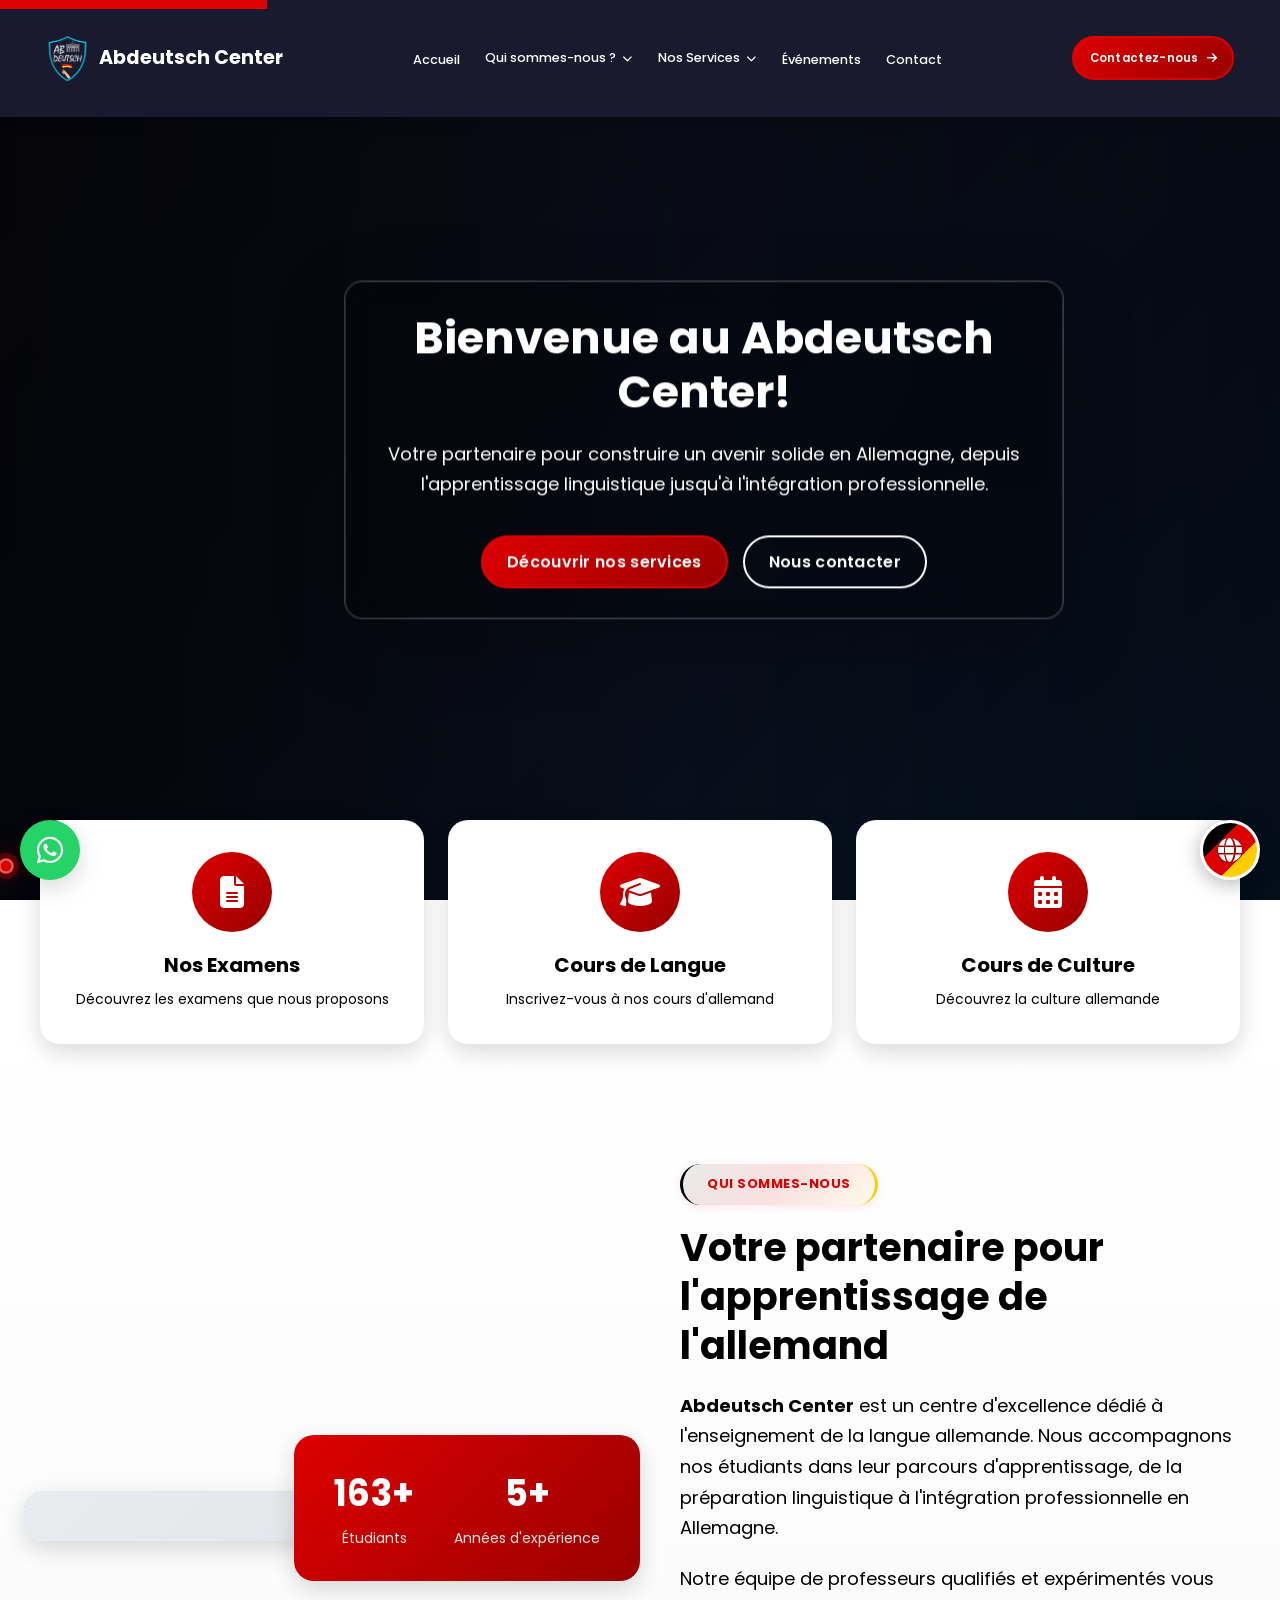
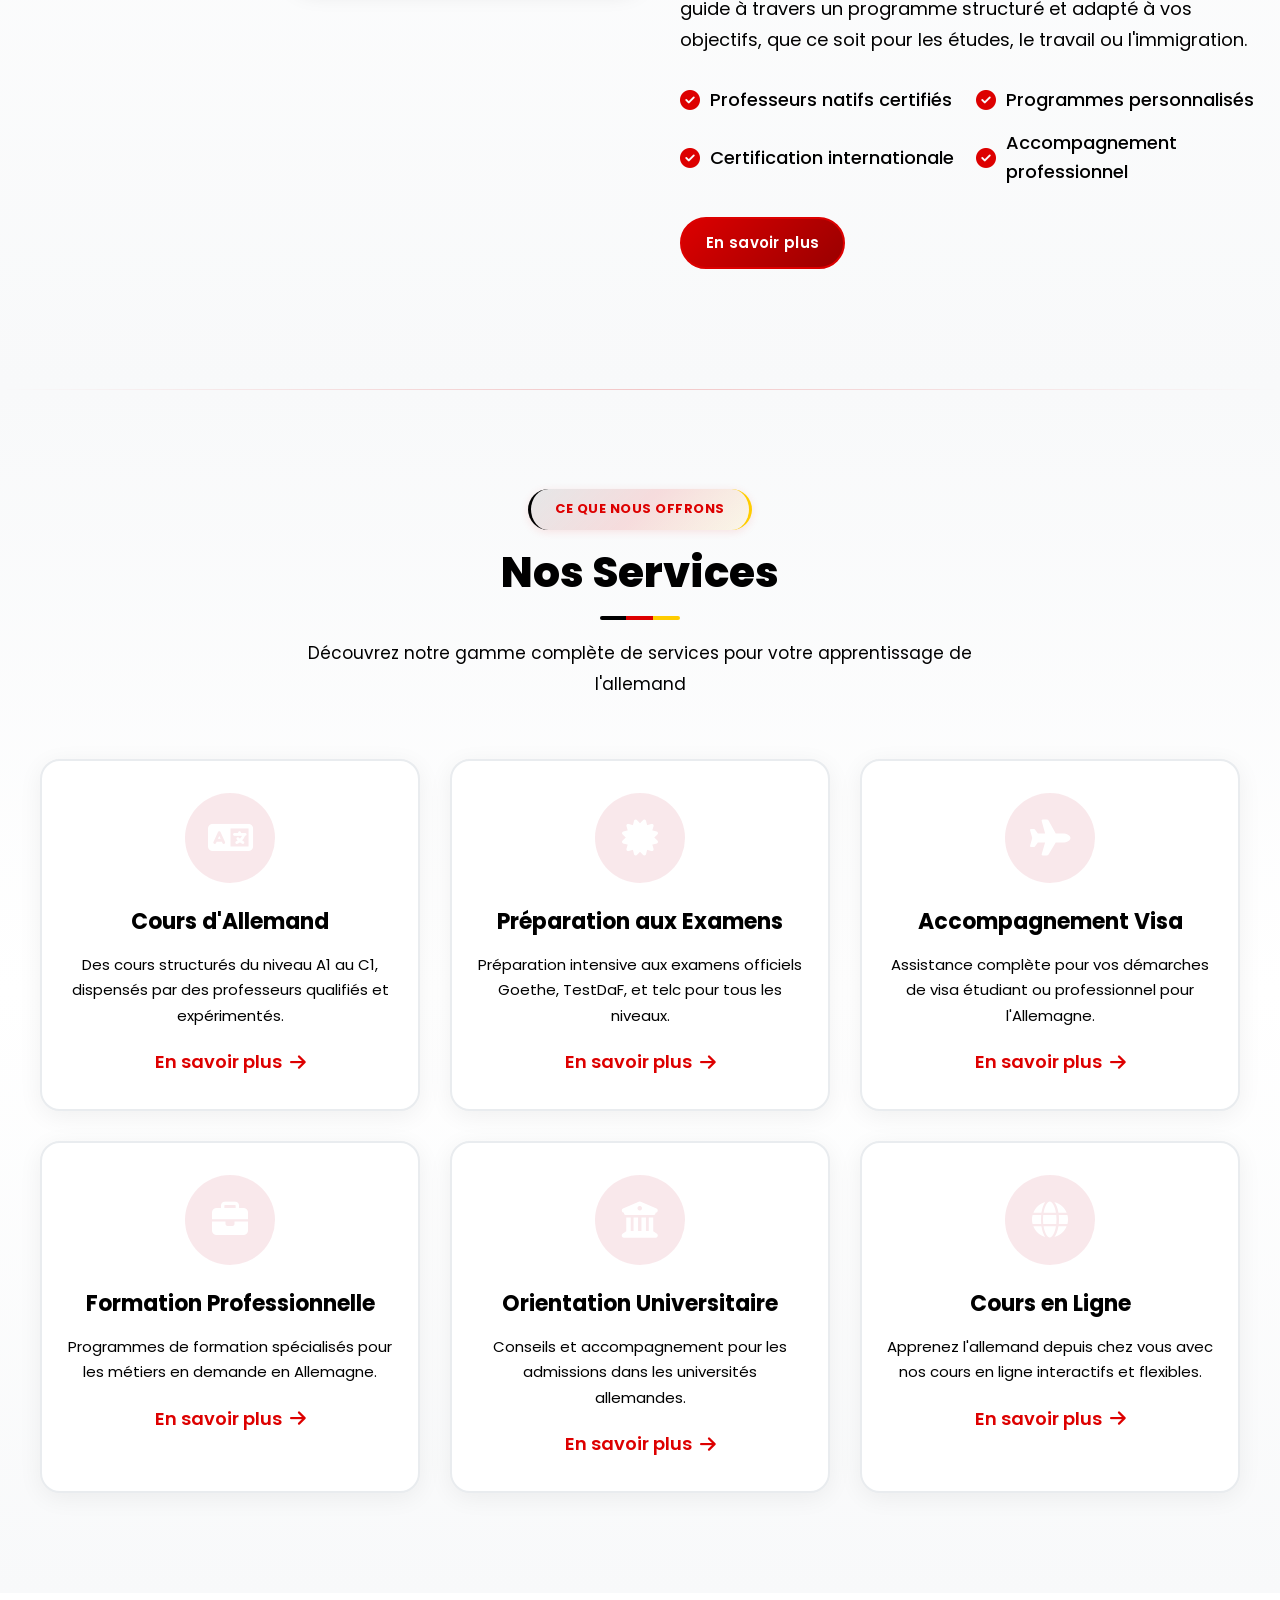
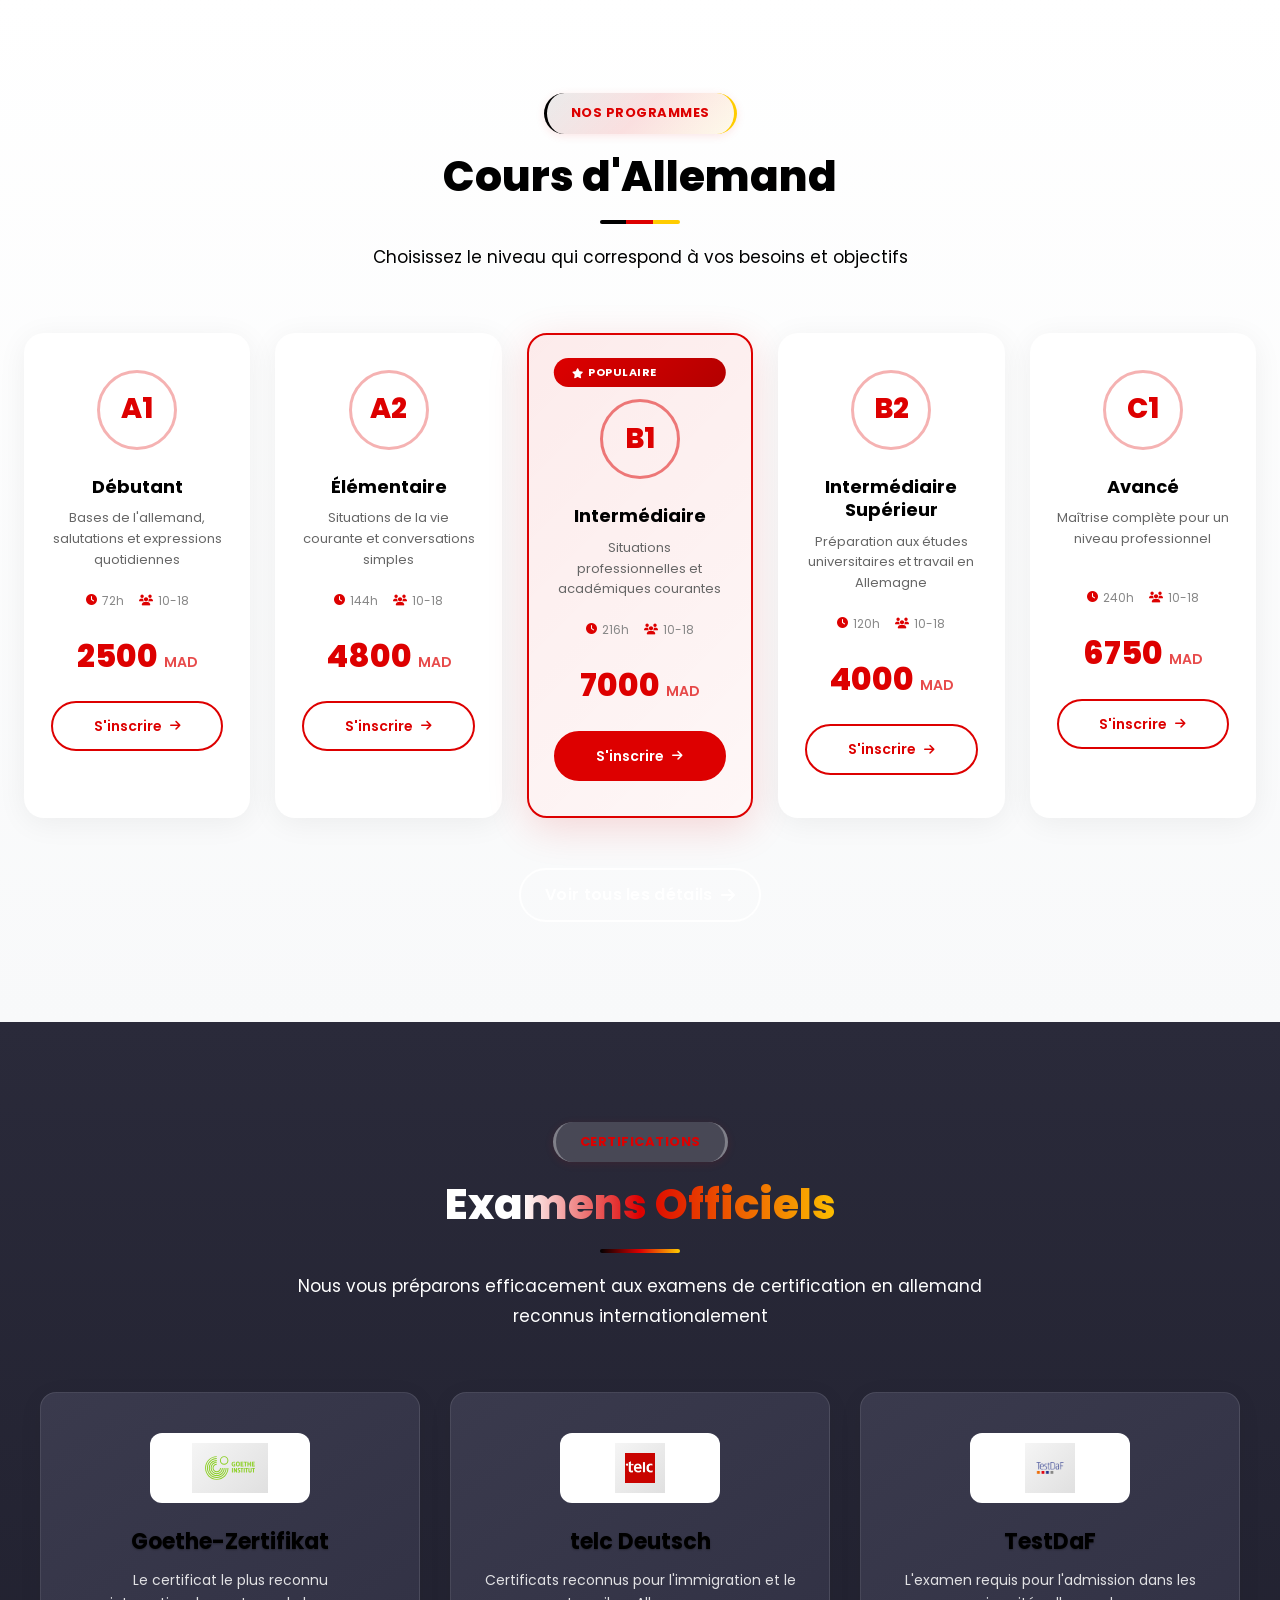
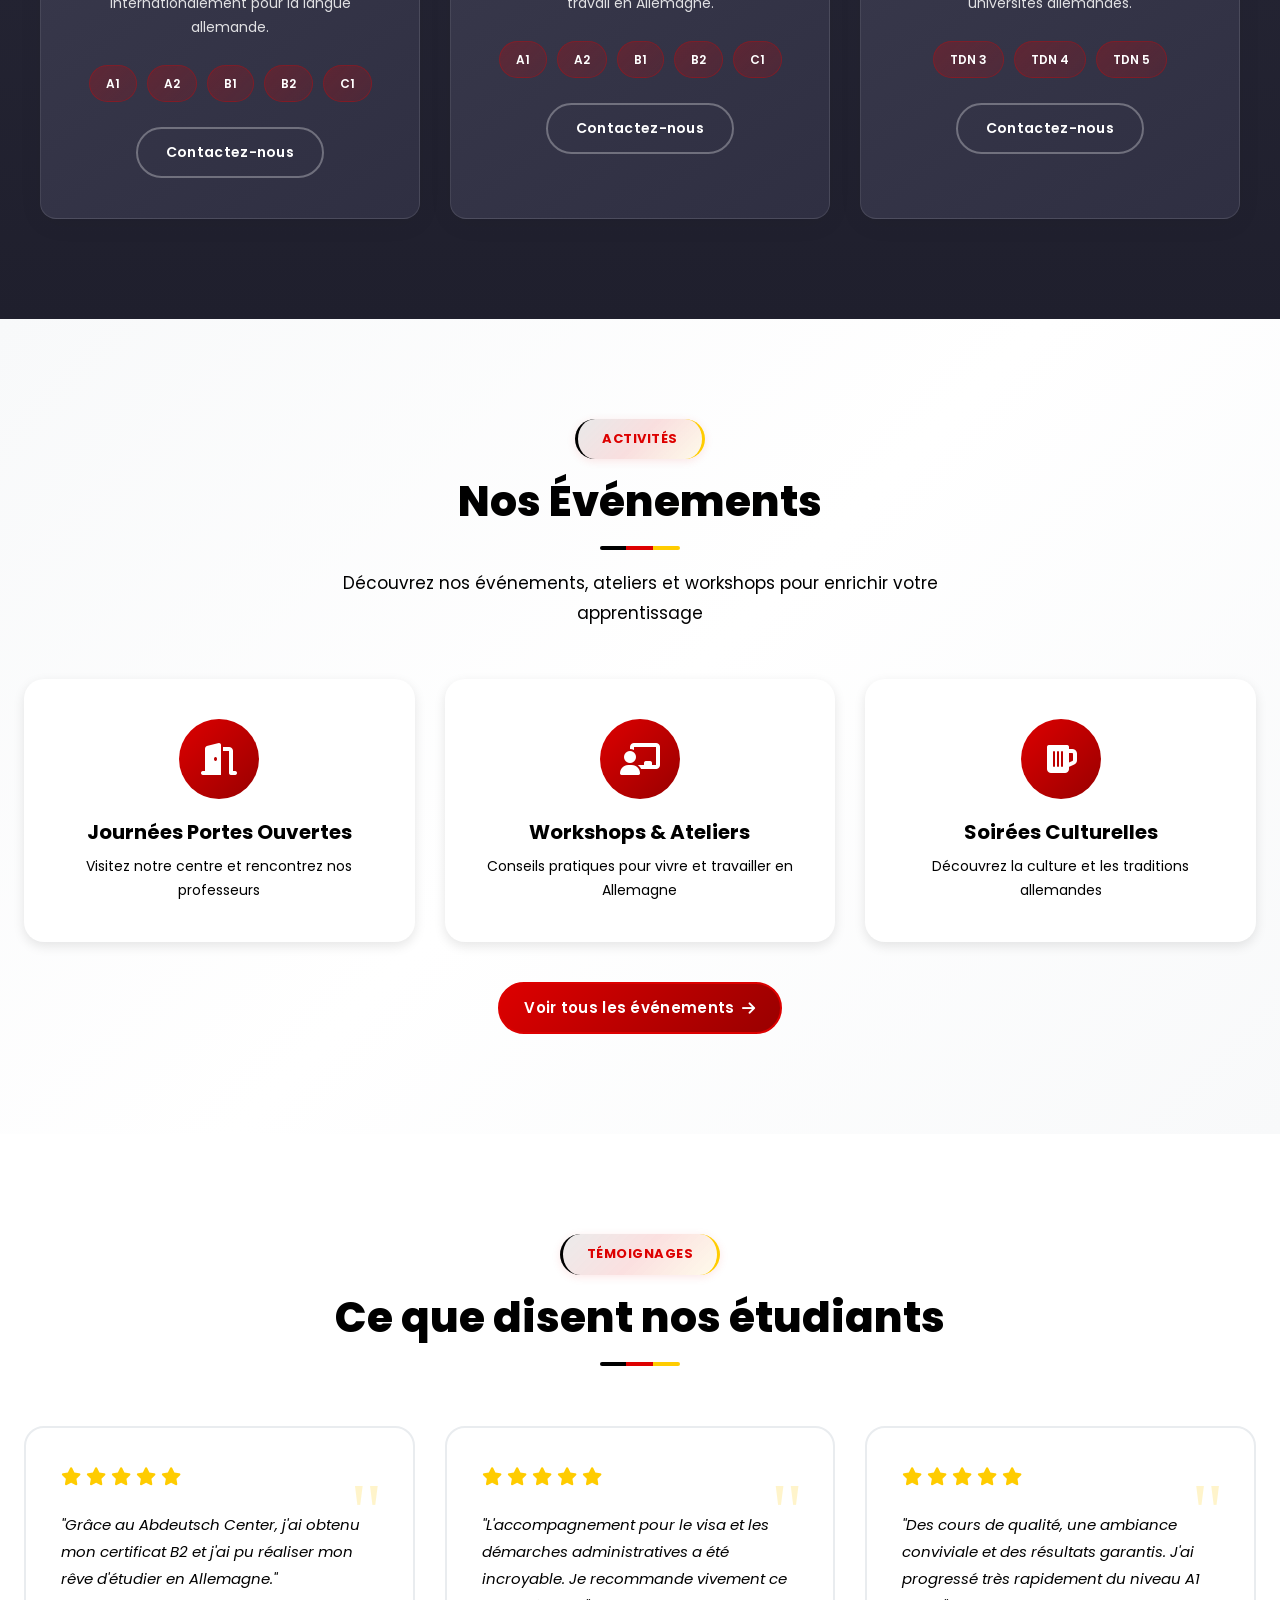
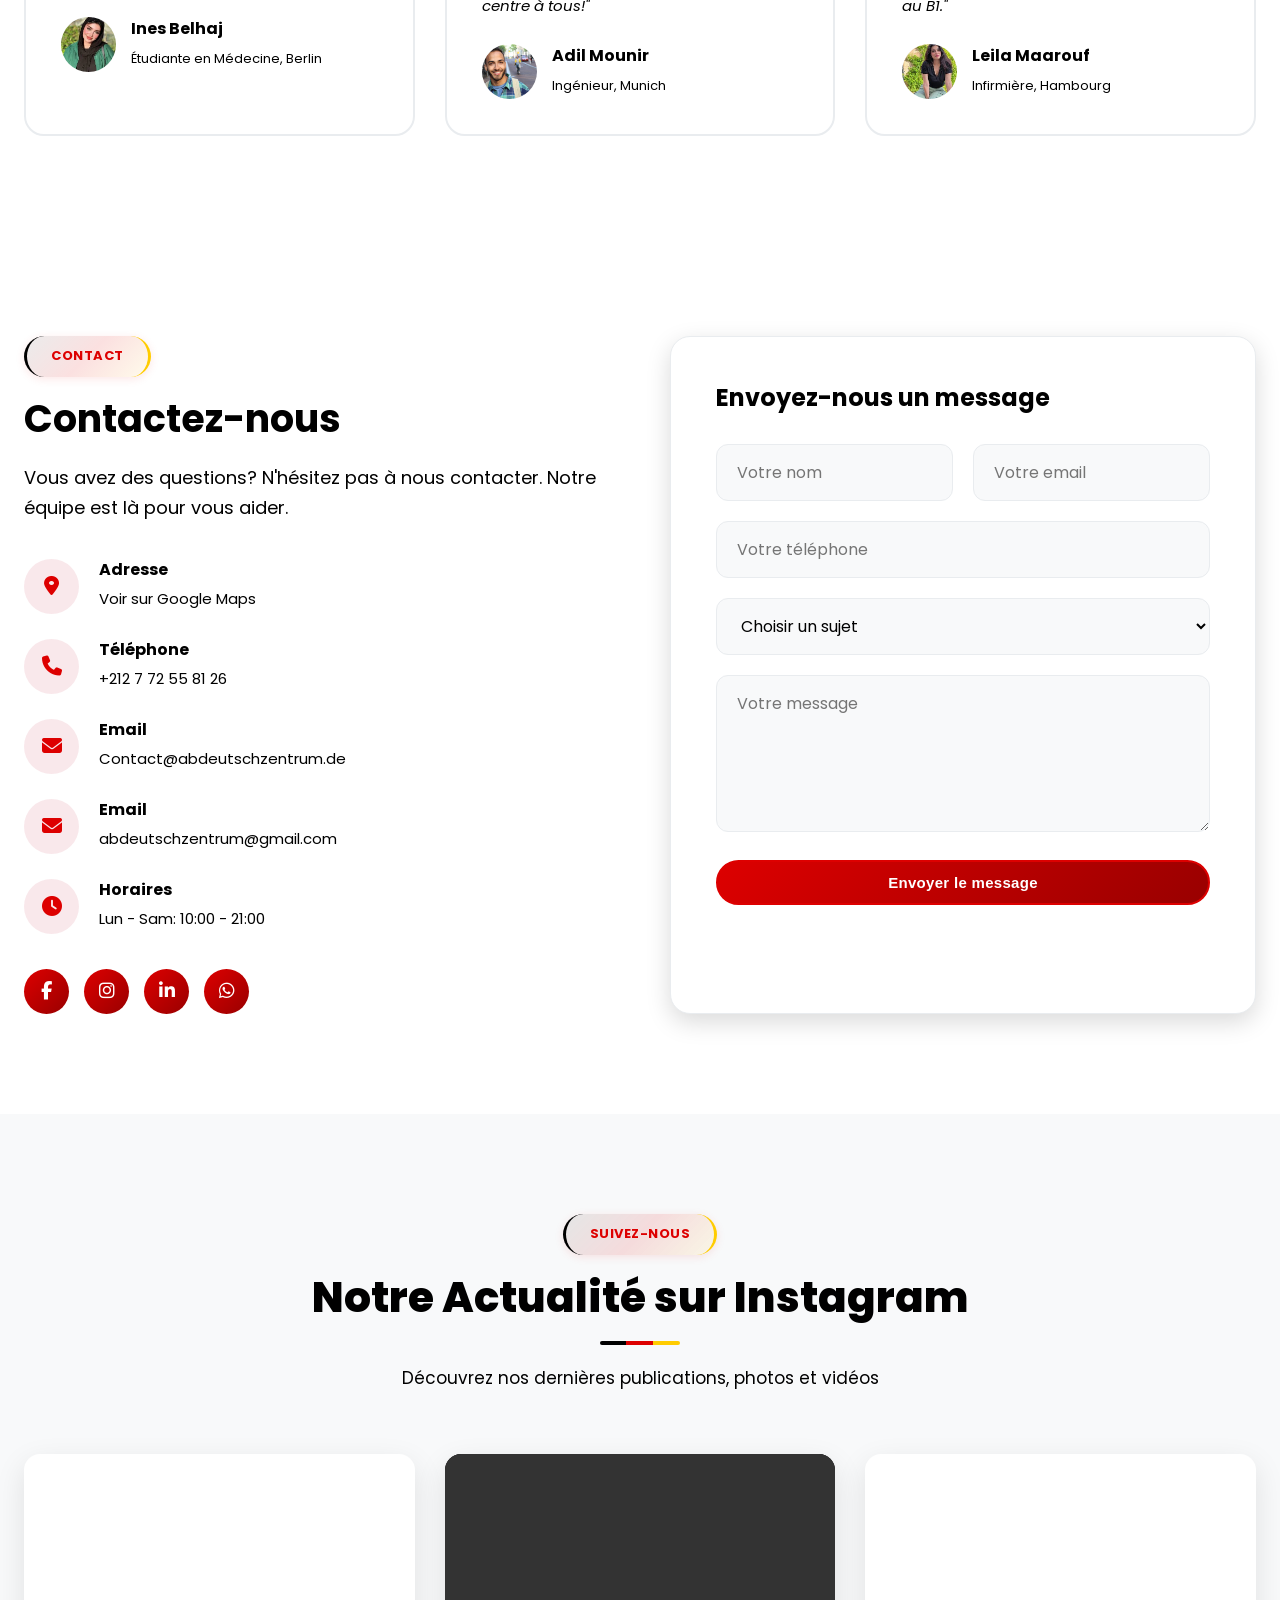
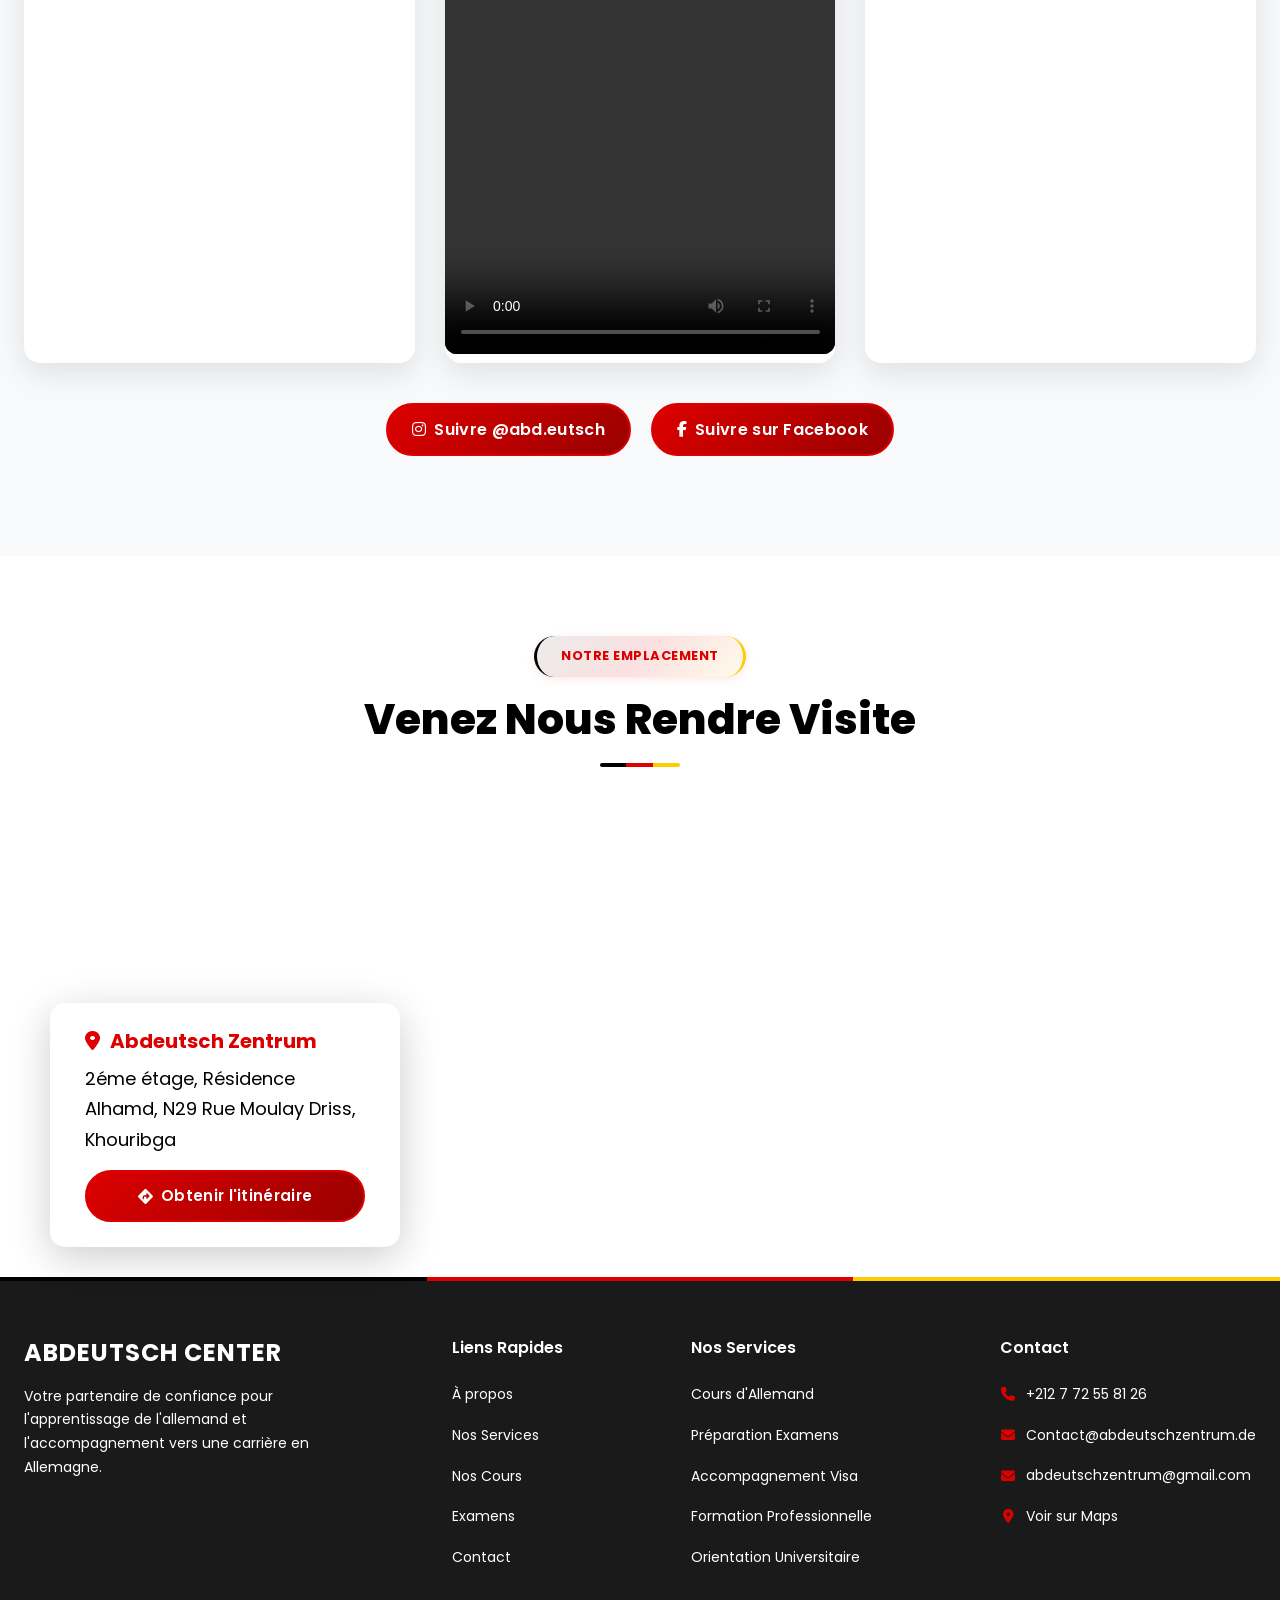
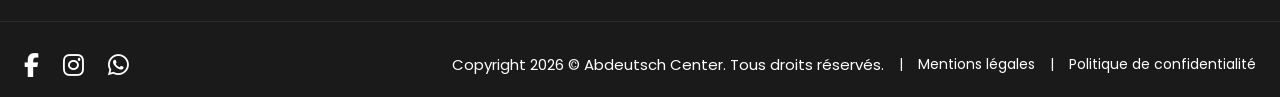
==== commit 0d4b9444: "Simplify hero to video and text" ====
--- a/index.html
+++ b/index.html
@@ -42,22 +42,6 @@
     <!-- Skip to main content for accessibility -->
     <a href="#main-content" class="skip-link">Aller au contenu principal</a>
     
-    <!-- Animated Education Icons Background -->
-    <div class="floating-icons-bg" aria-hidden="true">
-        <i class="fas fa-graduation-cap"></i>
-        <i class="fas fa-certificate"></i>
-        <i class="fas fa-book"></i>
-        <i class="fas fa-award"></i>
-        <i class="fas fa-user-graduate"></i>
-        <i class="fas fa-language"></i>
-        <i class="fas fa-passport"></i>
-        <i class="fas fa-plane"></i>
-        <i class="fas fa-university"></i>
-        <i class="fas fa-medal"></i>
-        <i class="fas fa-star"></i>
-        <i class="fas fa-trophy"></i>
-    </div>
-
     <!-- Navigation -->
     <nav class="navbar" id="navbar" role="navigation" aria-label="Navigation principale">
         <div class="nav-container">
@@ -125,100 +109,19 @@
     
     <!-- Hero Slider Section -->
     <section class="hero-slider" id="accueil" aria-label="Diaporama principal">
-        <div class="animated-bg"></div>
-        
         <div class="slider-container">
-            <!-- Slide 1 - Video Background -->
-            <div class="slide active german-flag-slide video-hero-slide">
+            <div class="slide active video-hero-slide">
                 <video class="hero-background-video" autoplay muted loop playsinline preload="metadata" aria-hidden="true">
                     <source src="images/Video Project (1).mp4" type="video/mp4">
                 </video>
                 <div class="slide-overlay"></div>
-                
-                <!-- Hero Content Container with Logo and Text -->
                 <div class="hero-content-container">
-                    <div class="hero-logo-wrapper">
-                        <img src="images/Logo_Abdeutsch_PNG-removebg-preview.png" alt="Abdeutsch Center" class="hero-logo-animated">
-                    </div>
                     <div class="slide-content">
-                        <div class="german-flag-line"></div>
                         <h1>Bienvenue au Abdeutsch Center!</h1>
                         <p>Votre partenaire pour construire un avenir solide en Allemagne, depuis l'apprentissage linguistique jusqu'à l'intégration professionnelle.</p>
                         <div class="slide-buttons">
                             <a href="services.html" class="btn btn-primary btn-lg">Découvrir nos services</a>
                             <a href="contact.html" class="btn btn-outline btn-lg">Nous contacter</a>
-                        </div>
-                    </div>
-                </div>
-            </div>
-            <!-- Slide 2 -->
-            <div class="slide german-flag-slide" style="background-image: url('https://images.unsplash.com/photo-1434030216411-0b793f4b4173?w=1920&q=80');">
-                <div class="german-flag-bg">
-                    <div class="flag-stripe flag-black"></div>
-                    <div class="flag-stripe flag-red"></div>
-                    <div class="flag-stripe flag-gold"></div>
-                </div>
-                <div class="slide-overlay"></div>
-                
-                <!-- Hero Content Container with Logo and Text -->
-                <div class="hero-content-container">
-                    <div class="hero-logo-wrapper">
-                        <img src="images/Logo_Abdeutsch_PNG-removebg-preview.png" alt="Abdeutsch Center" class="hero-logo-animated">
-                    </div>
-                    <div class="slide-content">
-                        <div class="german-flag-line"></div>
-                        <h1>Préparez vos examens internationaux avec nous!</h1>
-                        <p>Nous vous préparons efficacement aux examens Goethe, telc et TestDaF pour vos études ou votre carrière en Allemagne.</p>
-                        <div class="slide-buttons">
-                            <a href="exams.html" class="btn btn-primary btn-lg">Préparation aux examens</a>
-                        </div>
-                    </div>
-                </div>
-            </div>
-            <!-- Slide 3 -->
-            <div class="slide german-flag-slide" style="background-image: url('https://images.unsplash.com/photo-1524178232363-1fb2b075b655?w=1920&q=80');">
-                <div class="german-flag-bg">
-                    <div class="flag-stripe flag-black"></div>
-                    <div class="flag-stripe flag-red"></div>
-                    <div class="flag-stripe flag-gold"></div>
-                </div>
-                <div class="slide-overlay"></div>
-                
-                <!-- Hero Content Container with Logo and Text -->
-                <div class="hero-content-container">
-                    <div class="hero-logo-wrapper">
-                        <img src="images/Logo_Abdeutsch_PNG-removebg-preview.png" alt="Abdeutsch Center" class="hero-logo-animated">
-                    </div>
-                    <div class="slide-content">
-                        <div class="german-flag-line"></div>
-                        <h1>Rejoignez nos formations professionnelles!</h1>
-                        <p>Choisissez votre spécialité, développez des compétences recherchées et laissez-nous vous accompagner dans chaque étape.</p>
-                        <div class="slide-buttons">
-                            <a href="services.html#formation" class="btn btn-primary btn-lg">Nos Formations</a>
-                        </div>
-                    </div>
-                </div>
-            </div>
-            <!-- Slide 4 -->
-            <div class="slide german-flag-slide" style="background-image: url('https://images.unsplash.com/photo-1599946347371-68eb71b16afc?w=1920&q=80');">
-                <div class="german-flag-bg">
-                    <div class="flag-stripe flag-black"></div>
-                    <div class="flag-stripe flag-red"></div>
-                    <div class="flag-stripe flag-gold"></div>
-                </div>
-                <div class="slide-overlay"></div>
-                
-                <!-- Hero Content Container with Logo and Text -->
-                <div class="hero-content-container">
-                    <div class="hero-logo-wrapper">
-                        <img src="images/Logo_Abdeutsch_PNG-removebg-preview.png" alt="Abdeutsch Center" class="hero-logo-animated">
-                    </div>
-                    <div class="slide-content">
-                        <div class="german-flag-line"></div>
-                        <h1>Maîtrisez l'allemand!</h1>
-                        <p>Progressez du niveau A1 au C1 grâce à nos programmes structurés, dynamiques et adaptés à tous les niveaux.</p>
-                        <div class="slide-buttons">
-                            <a href="services.html#cours" class="btn btn-primary btn-lg">Nos cours d'allemand</a>
                         </div>
                     </div>
                 </div>
--- a/css/style.css
+++ b/css/style.css
@@ -571,10 +571,10 @@
     height: 100vh;
     min-height: 700px;
     overflow: hidden;
-    /* Flag bg extends beyond via negative positioning */
-}
-
-/* ===== German Flag Flying Background ===== */
+}
+
+    /* ===== Video Hero Background ===== */
+
 .german-flag-slide {
     position: relative;
     overflow: hidden;
@@ -754,18 +754,9 @@
     }
 }
 
-/* Subtle overlay for text readability */
-.german-flag-slide .slide-overlay {
-    background: linear-gradient(135deg, 
-        rgba(0, 0, 0, 0.6) 0%,
-        rgba(0, 0, 0, 0.4) 50%,
-        rgba(0, 0, 0, 0.5) 100%
-    ) !important;
-    z-index: 2;
-}
-
-.german-flag-slide .slide-content {
-    z-index: 3;
+/* Keep the video as the only hero background layer. */
+.video-hero-slide {
+    background: #111;
 }
 
 .video-hero-slide .hero-background-video {
@@ -813,6 +804,7 @@
     left: 50%;
     transform: translate(-50%, -50%);
     width: 90%;
+    display: flex;
     flex-direction: column;
     align-items: center;
     justify-content: center;
--- a/css/style.css
+++ b/css/style.css
@@ -571,10 +571,10 @@
     height: 100vh;
     min-height: 700px;
     overflow: hidden;
-    /* Flag bg extends beyond via negative positioning */
-}
-
-/* ===== German Flag Flying Background ===== */
+}
+
+    /* ===== Video Hero Background ===== */
+
 .german-flag-slide {
     position: relative;
     overflow: hidden;
@@ -754,18 +754,9 @@
     }
 }
 
-/* Subtle overlay for text readability */
-.german-flag-slide .slide-overlay {
-    background: linear-gradient(135deg, 
-        rgba(0, 0, 0, 0.6) 0%,
-        rgba(0, 0, 0, 0.4) 50%,
-        rgba(0, 0, 0, 0.5) 100%
-    ) !important;
-    z-index: 2;
-}
-
-.german-flag-slide .slide-content {
-    z-index: 3;
+/* Keep the video as the only hero background layer. */
+.video-hero-slide {
+    background: #111;
 }
 
 .video-hero-slide .hero-background-video {
@@ -813,6 +804,7 @@
     left: 50%;
     transform: translate(-50%, -50%);
     width: 90%;
+    display: flex;
     flex-direction: column;
     align-items: center;
     justify-content: center;
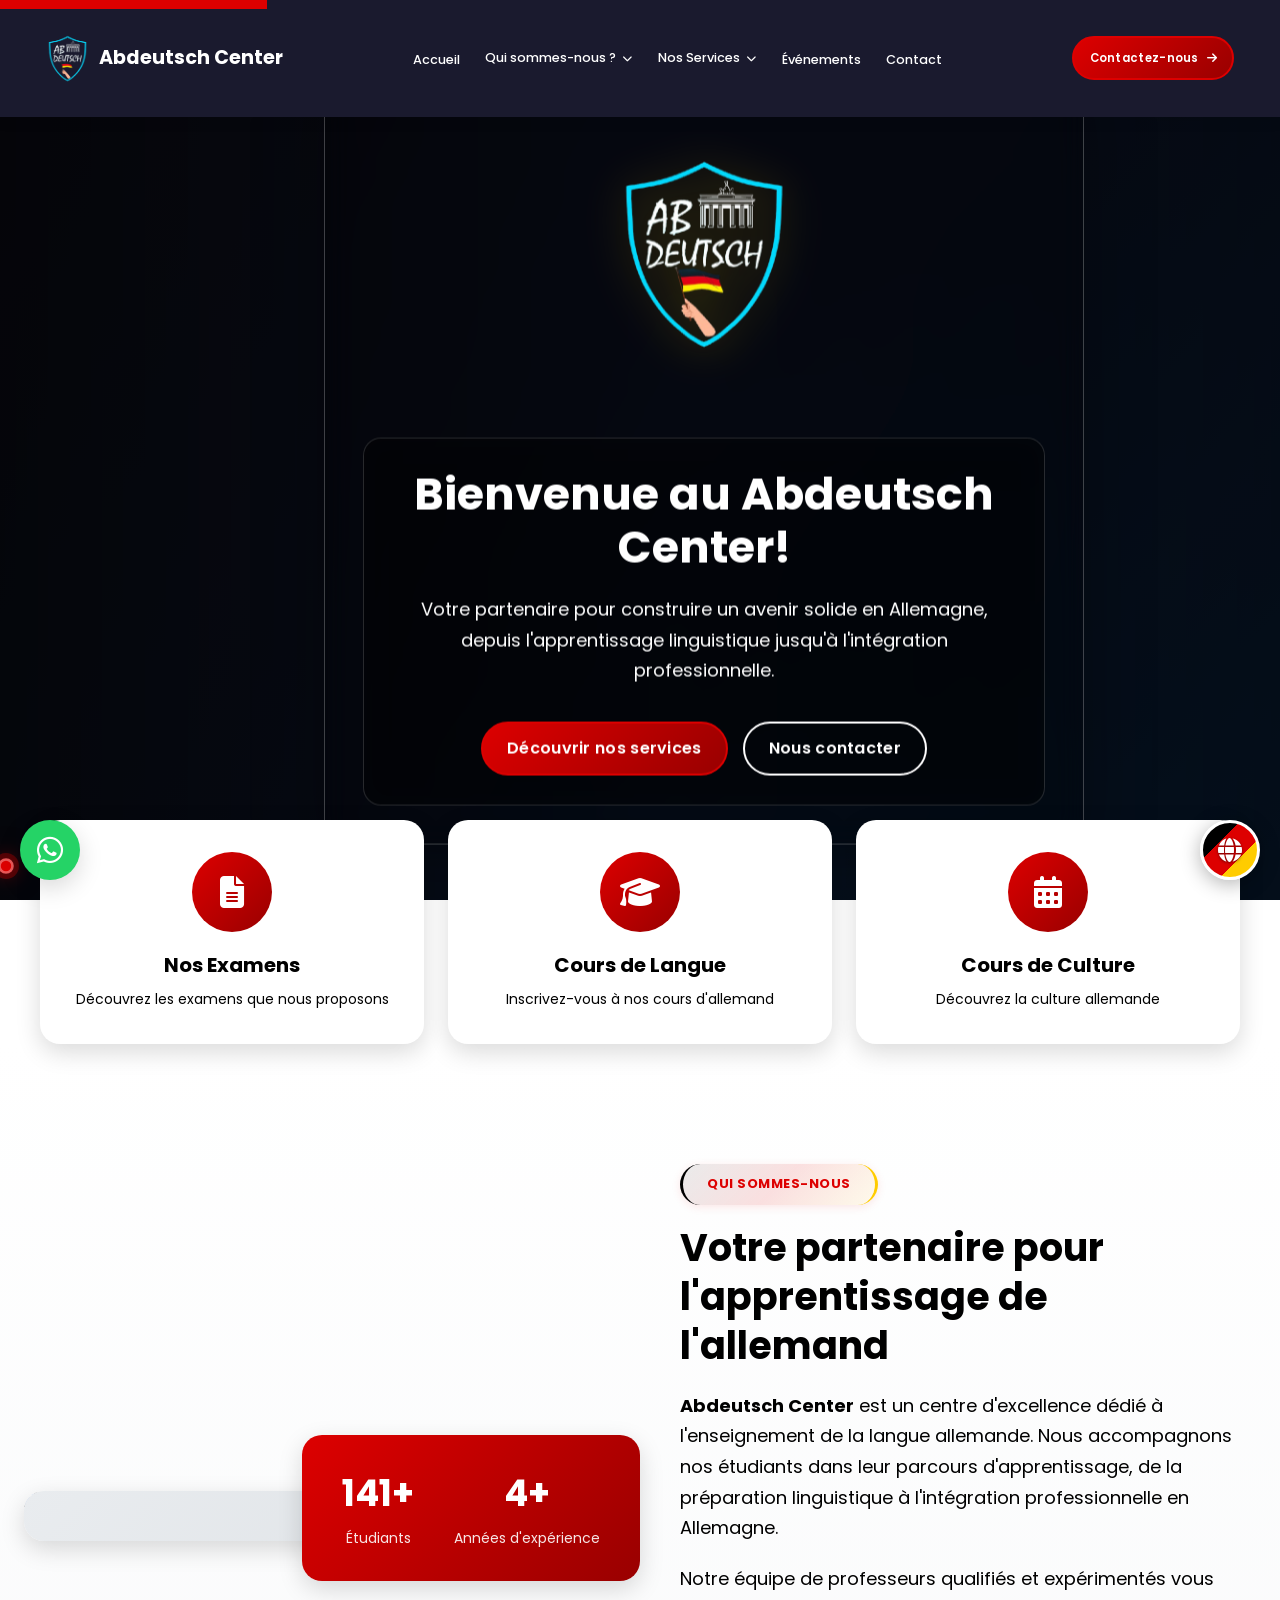
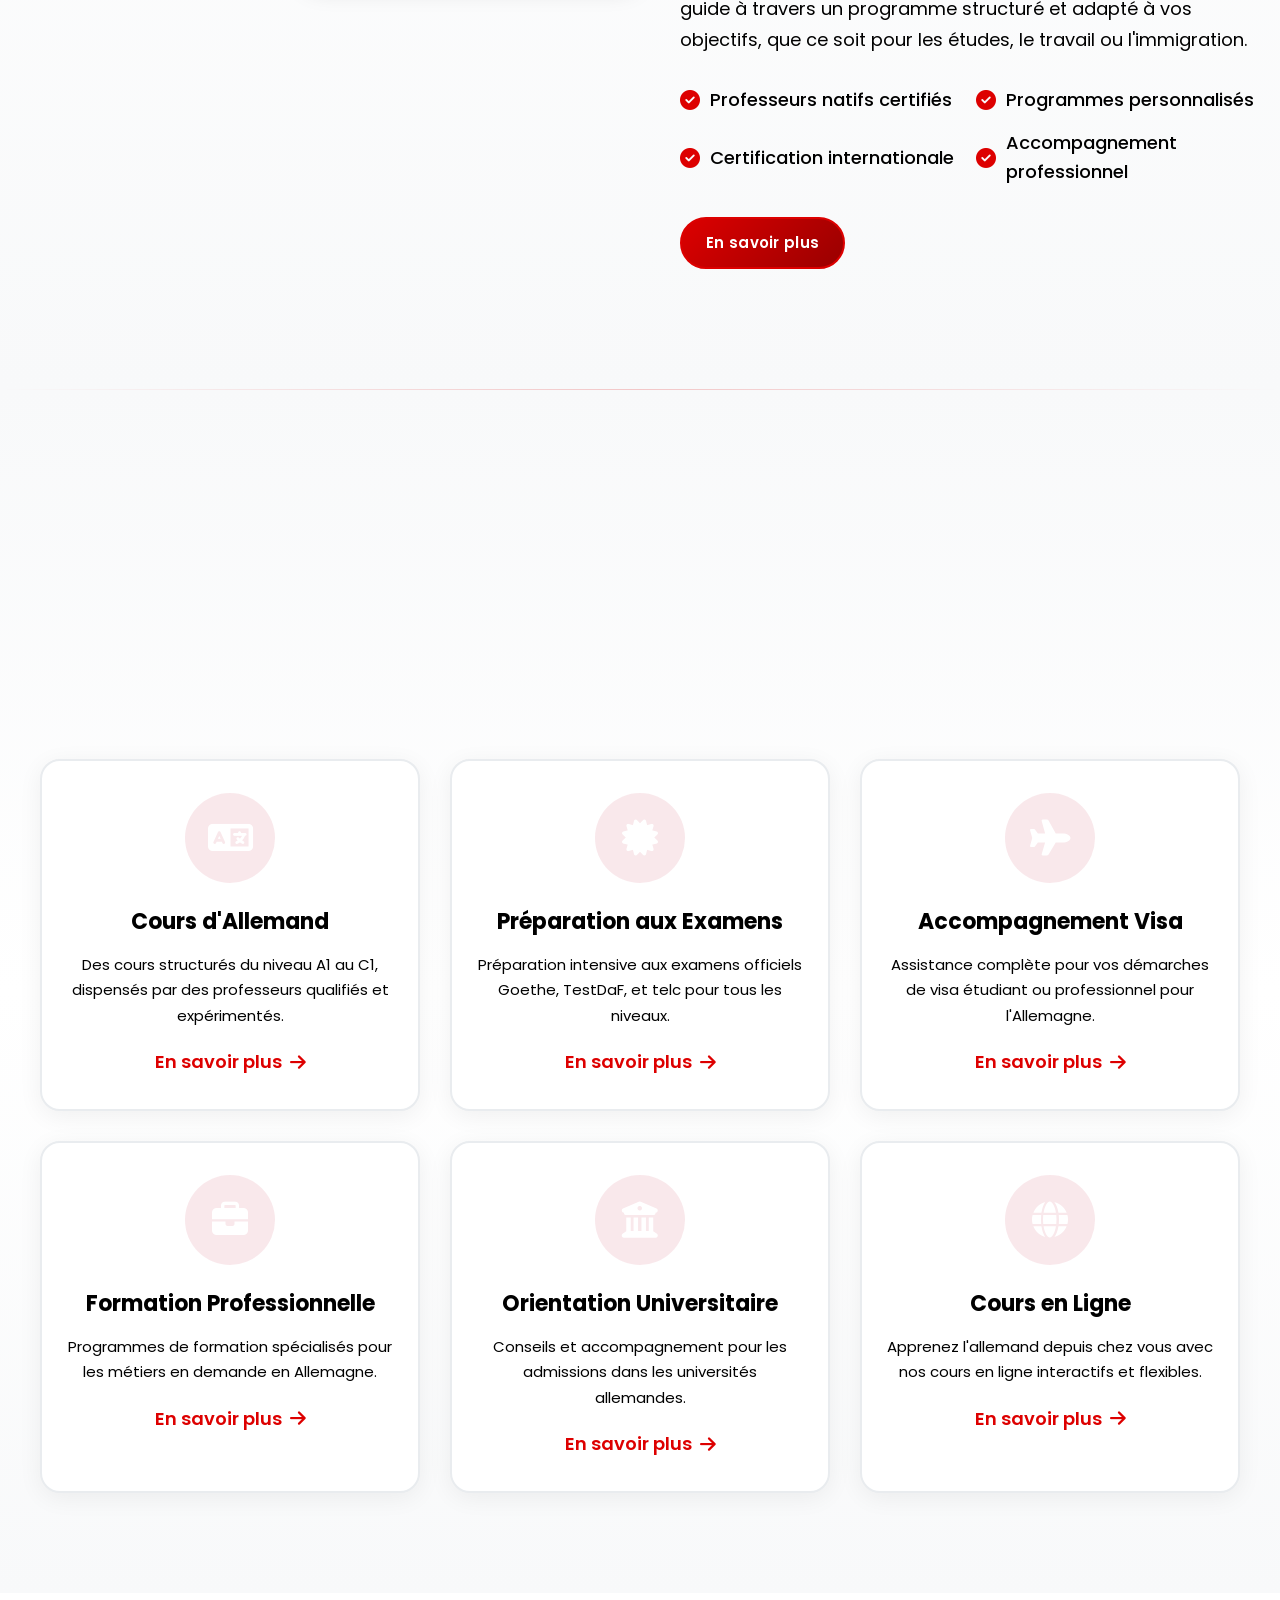
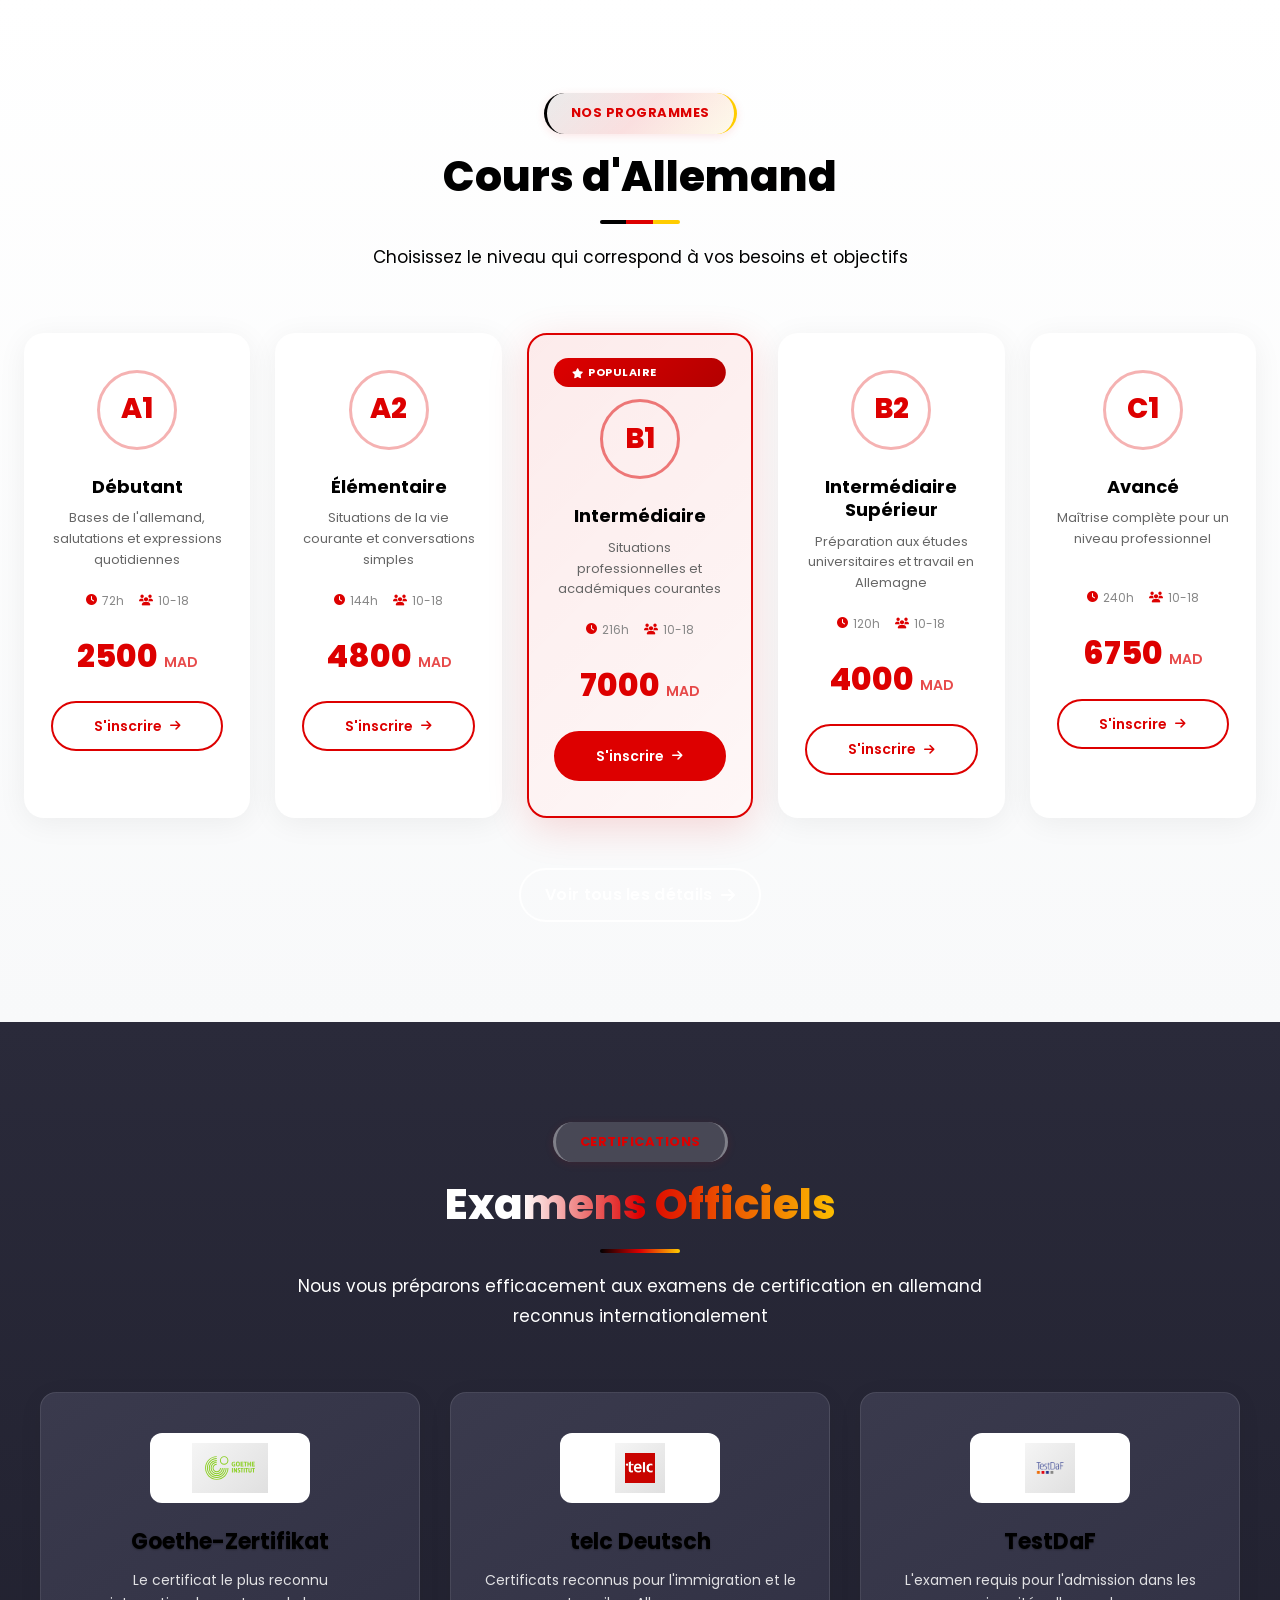
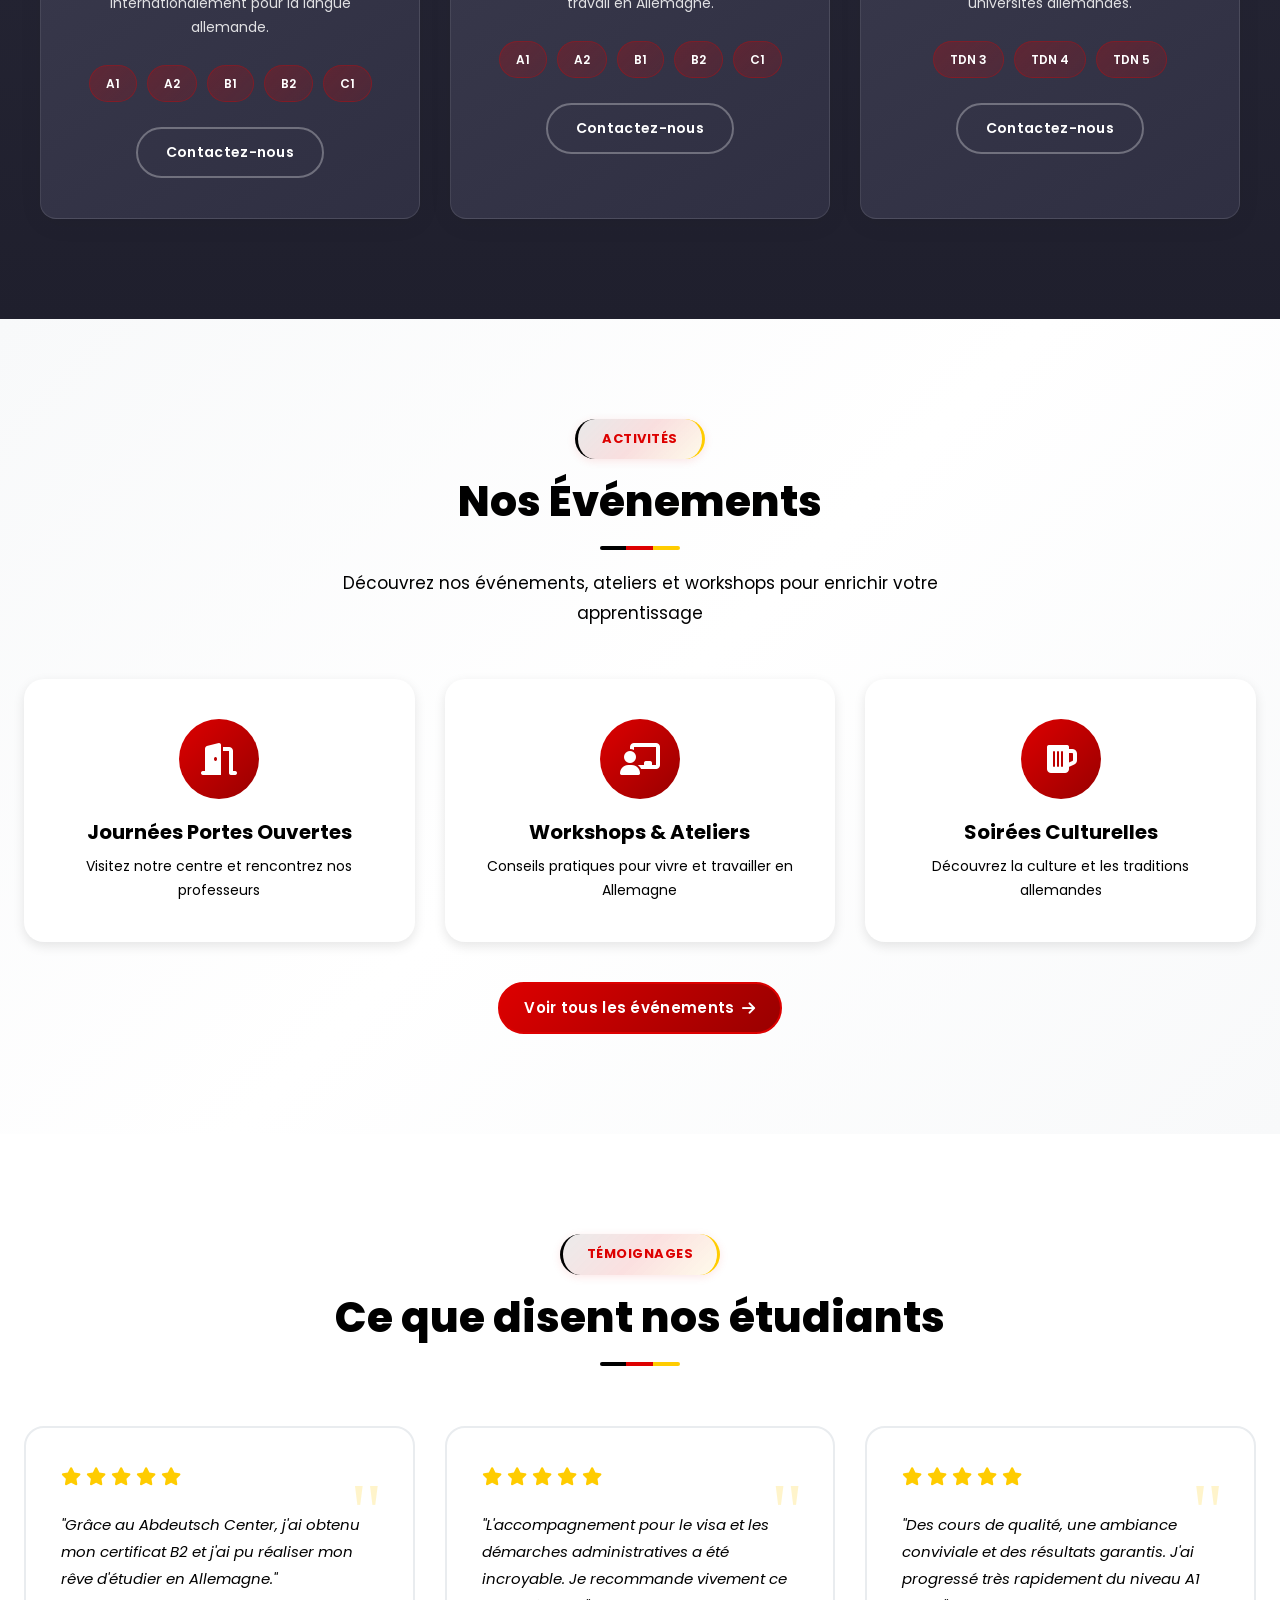
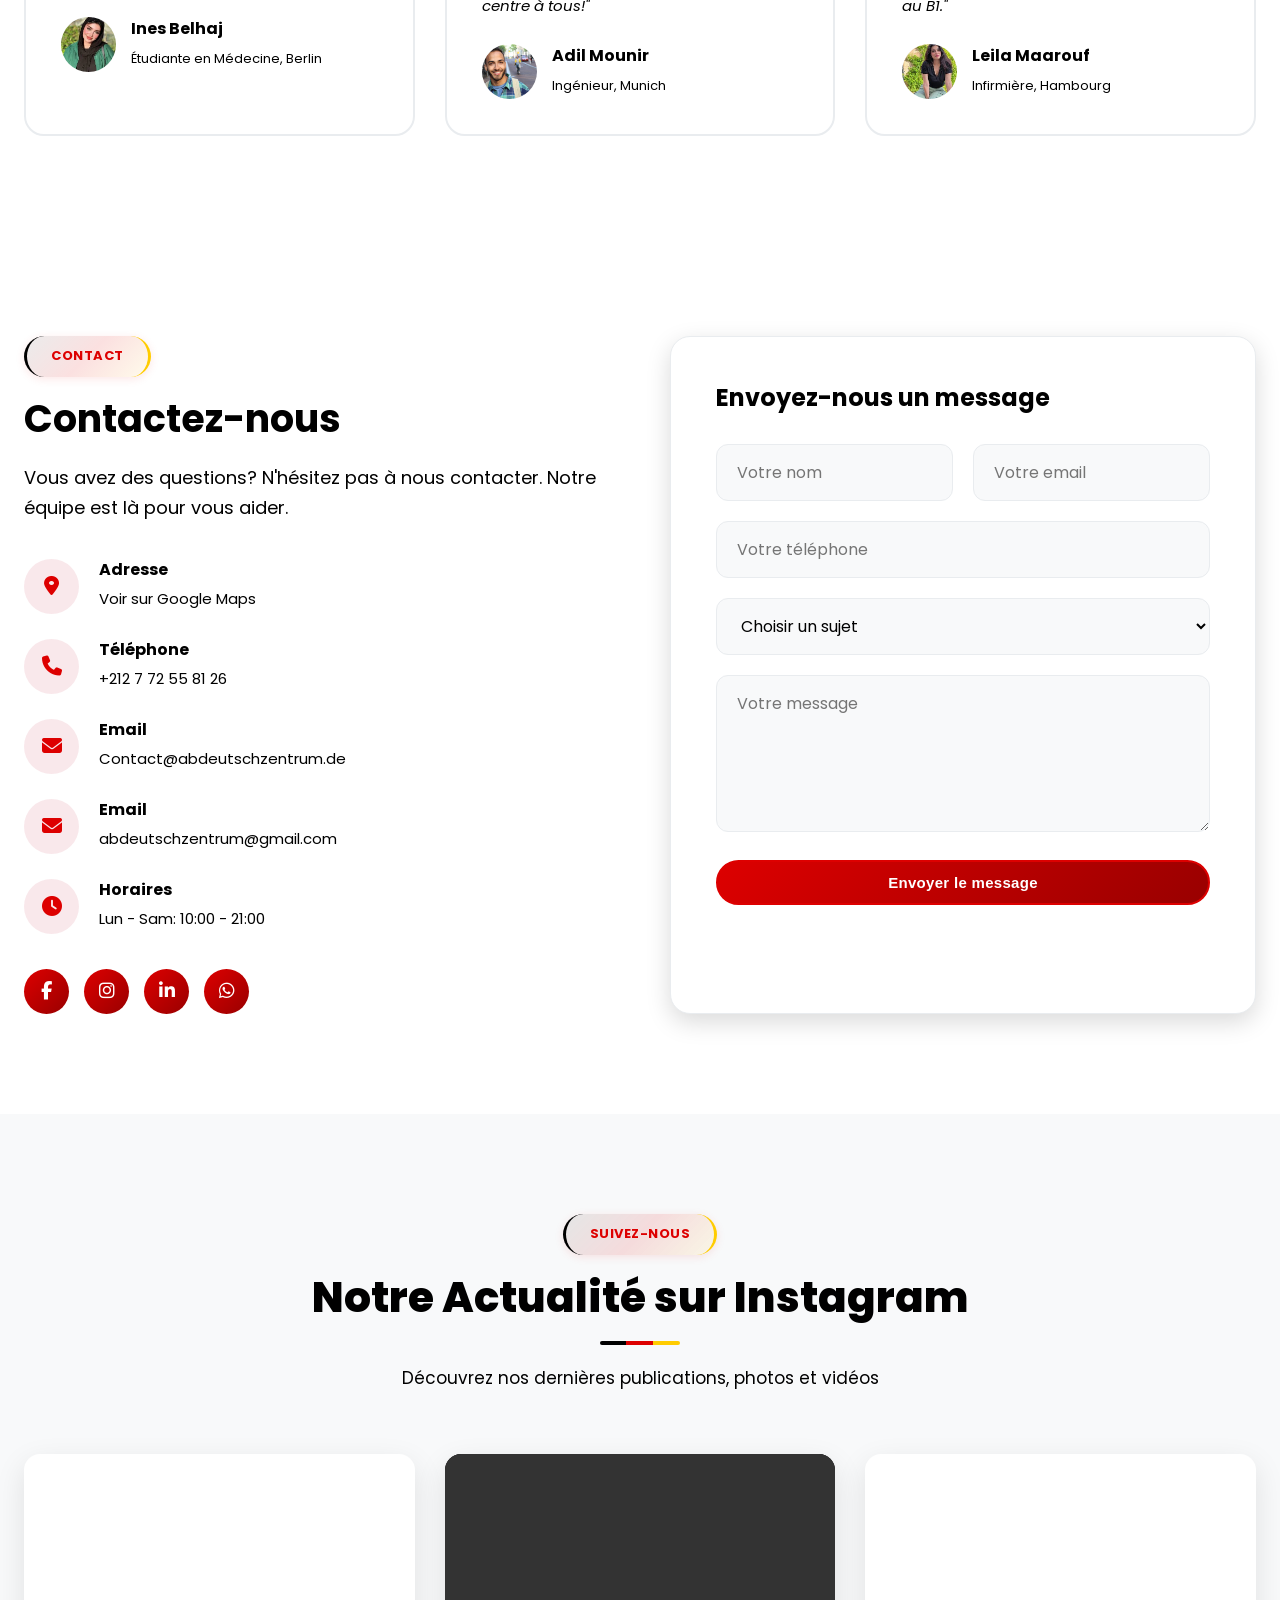
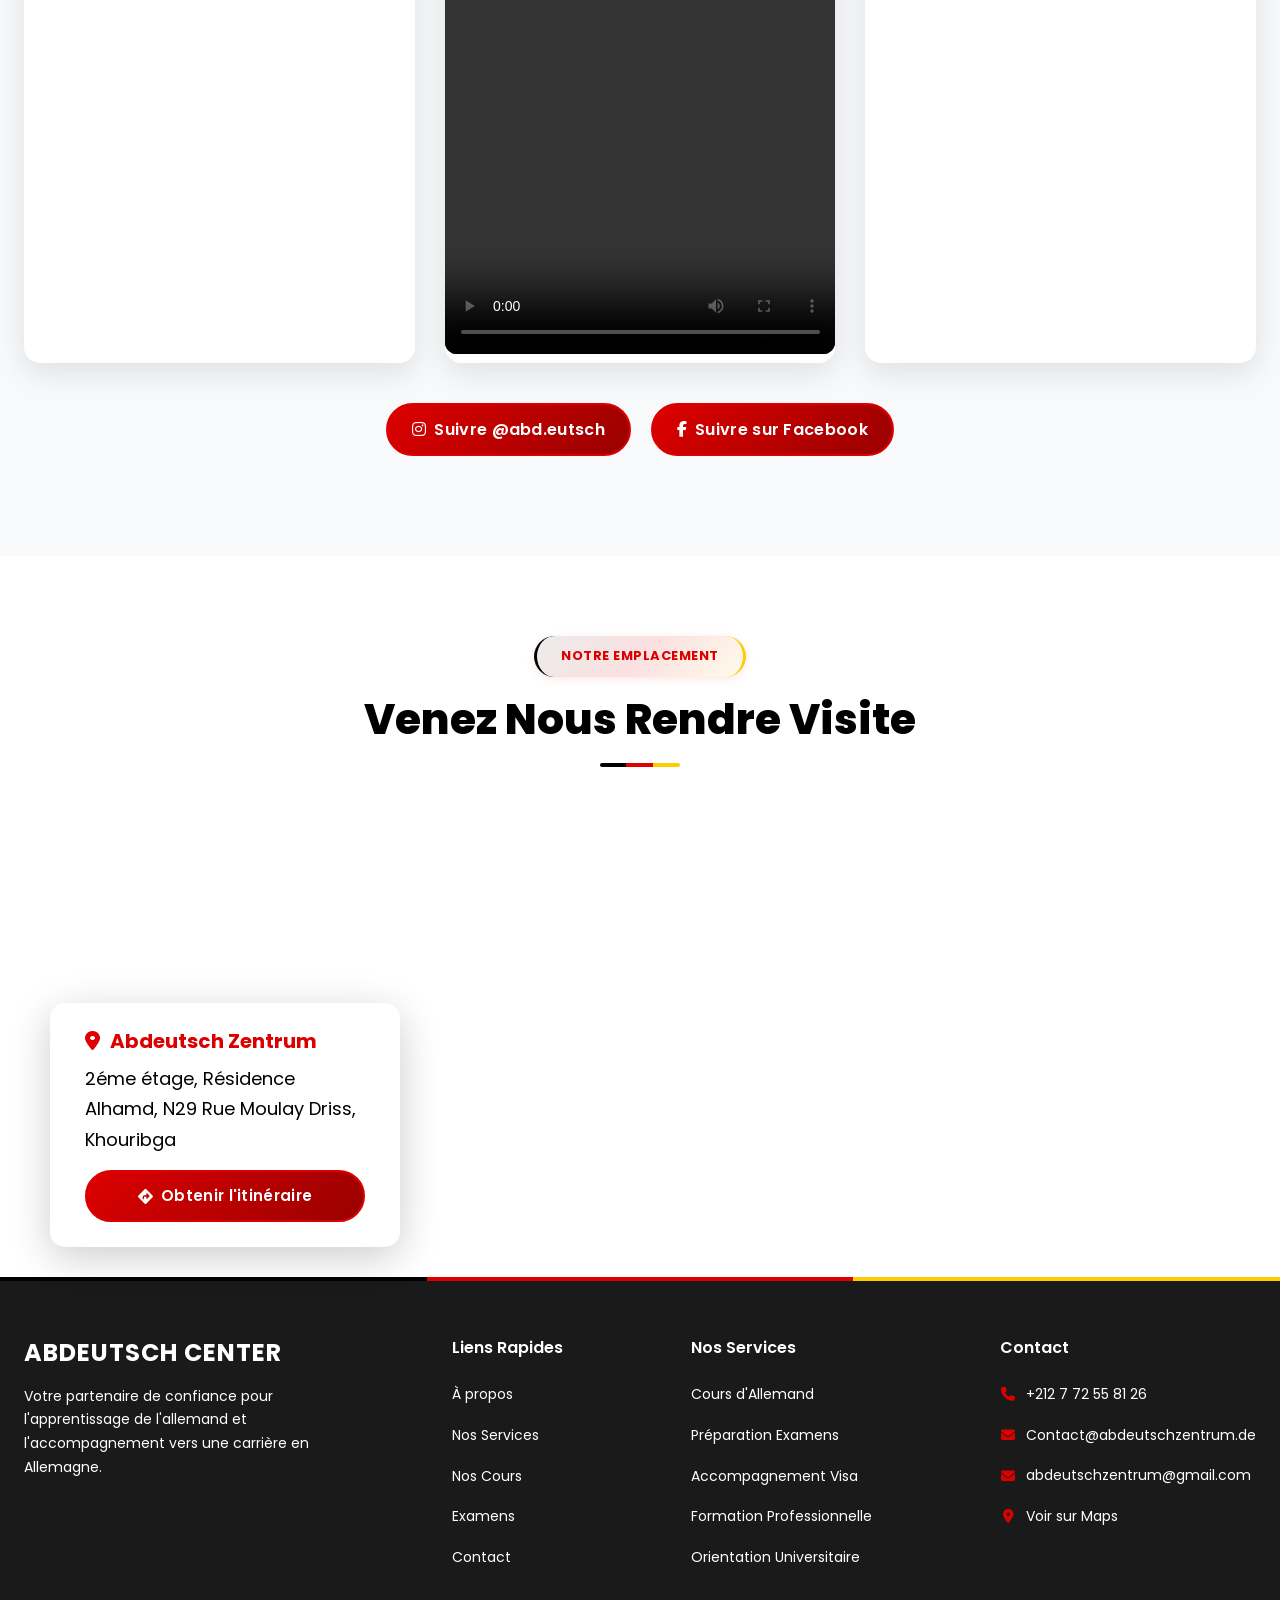
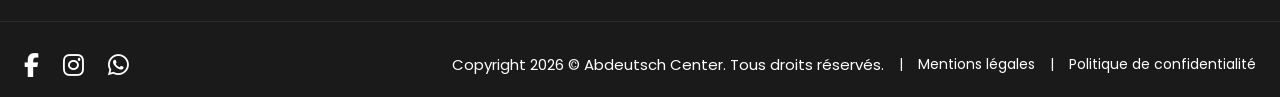
==== commit d993eb08: "Keep hero logo and text over video" ====
--- a/index.html
+++ b/index.html
@@ -116,12 +116,17 @@
                 </video>
                 <div class="slide-overlay"></div>
                 <div class="hero-content-container">
-                    <div class="slide-content">
+                    <div class="hero-foreground">
+                        <div class="hero-logo-wrapper">
+                            <img src="images/Logo_Abdeutsch_PNG-removebg-preview.png" alt="Logo Abdeutsch Center" class="hero-logo-animated" width="220" height="220">
+                        </div>
+                        <div class="slide-content">
                         <h1>Bienvenue au Abdeutsch Center!</h1>
                         <p>Votre partenaire pour construire un avenir solide en Allemagne, depuis l'apprentissage linguistique jusqu'à l'intégration professionnelle.</p>
                         <div class="slide-buttons">
                             <a href="services.html" class="btn btn-primary btn-lg">Découvrir nos services</a>
                             <a href="contact.html" class="btn btn-outline btn-lg">Nous contacter</a>
+                        </div>
                         </div>
                     </div>
                 </div>
--- a/css/style.css
+++ b/css/style.css
@@ -780,15 +780,39 @@
     z-index: 10;
 }
 
+.video-hero-slide .hero-foreground {
+    display: flex;
+    flex-direction: column;
+    align-items: center;
+    gap: clamp(0.75rem, 2vw, 1.5rem);
+    max-width: min(760px, 94vw);
+    padding: clamp(1.25rem, 3vw, 2.5rem);
+    border: 1px solid rgba(255, 255, 255, 0.24);
+    border-radius: 24px;
+    background: rgba(0, 0, 0, 0.28);
+    box-shadow: 0 20px 70px rgba(0, 0, 0, 0.3);
+    backdrop-filter: blur(14px) saturate(1.1);
+    -webkit-backdrop-filter: blur(14px) saturate(1.1);
+}
+
+.video-hero-slide .hero-logo-wrapper {
+    display: flex;
+    justify-content: center;
+}
+
+.video-hero-slide .hero-logo-animated {
+    width: clamp(100px, 14vw, 180px);
+    max-width: 180px;
+}
+
 .video-hero-slide .slide-content {
-    max-width: min(720px, 92vw);
-    padding: clamp(1.25rem, 3vw, 2.5rem);
-    border: 1px solid rgba(255, 255, 255, 0.2);
-    border-radius: 24px;
-    background: rgba(0, 0, 0, 0.24);
-    box-shadow: 0 20px 70px rgba(0, 0, 0, 0.28);
-    backdrop-filter: blur(12px) saturate(1.1);
-    -webkit-backdrop-filter: blur(12px) saturate(1.1);
+    max-width: 720px;
+    padding: 0;
+    text-align: center;
+    background: transparent;
+    box-shadow: none;
+    backdrop-filter: none;
+    -webkit-backdrop-filter: none;
 }
 
 @media (prefers-reduced-motion: reduce) {
--- a/css/style.css
+++ b/css/style.css
@@ -780,15 +780,39 @@
     z-index: 10;
 }
 
+.video-hero-slide .hero-foreground {
+    display: flex;
+    flex-direction: column;
+    align-items: center;
+    gap: clamp(0.75rem, 2vw, 1.5rem);
+    max-width: min(760px, 94vw);
+    padding: clamp(1.25rem, 3vw, 2.5rem);
+    border: 1px solid rgba(255, 255, 255, 0.24);
+    border-radius: 24px;
+    background: rgba(0, 0, 0, 0.28);
+    box-shadow: 0 20px 70px rgba(0, 0, 0, 0.3);
+    backdrop-filter: blur(14px) saturate(1.1);
+    -webkit-backdrop-filter: blur(14px) saturate(1.1);
+}
+
+.video-hero-slide .hero-logo-wrapper {
+    display: flex;
+    justify-content: center;
+}
+
+.video-hero-slide .hero-logo-animated {
+    width: clamp(100px, 14vw, 180px);
+    max-width: 180px;
+}
+
 .video-hero-slide .slide-content {
-    max-width: min(720px, 92vw);
-    padding: clamp(1.25rem, 3vw, 2.5rem);
-    border: 1px solid rgba(255, 255, 255, 0.2);
-    border-radius: 24px;
-    background: rgba(0, 0, 0, 0.24);
-    box-shadow: 0 20px 70px rgba(0, 0, 0, 0.28);
-    backdrop-filter: blur(12px) saturate(1.1);
-    -webkit-backdrop-filter: blur(12px) saturate(1.1);
+    max-width: 720px;
+    padding: 0;
+    text-align: center;
+    background: transparent;
+    box-shadow: none;
+    backdrop-filter: none;
+    -webkit-backdrop-filter: none;
 }
 
 @media (prefers-reduced-motion: reduce) {
--- a/css/responsive.css
+++ b/css/responsive.css
@@ -1687,6 +1687,20 @@
         width: 6px;
         height: 6px;
     }
+
+    /* Keep the video hero copy anchored above the playing video. */
+    .video-hero-slide .hero-content-container {
+        top: clamp(6.5rem, 18vh, 11rem) !important;
+        transform: translateX(-50%) !important;
+        justify-content: flex-start;
+    }
+
+    .video-hero-slide .slide-content {
+        background: rgba(5, 10, 18, 0.48);
+        border-color: rgba(255, 255, 255, 0.28);
+        backdrop-filter: blur(18px) saturate(1.15);
+        -webkit-backdrop-filter: blur(18px) saturate(1.15);
+    }
     
     /* Reduce section padding in landscape */
     section {
@@ -2098,4 +2112,4 @@
     .cta-content h2 {
         font-size: 1.1rem !important;
     }
-}+}
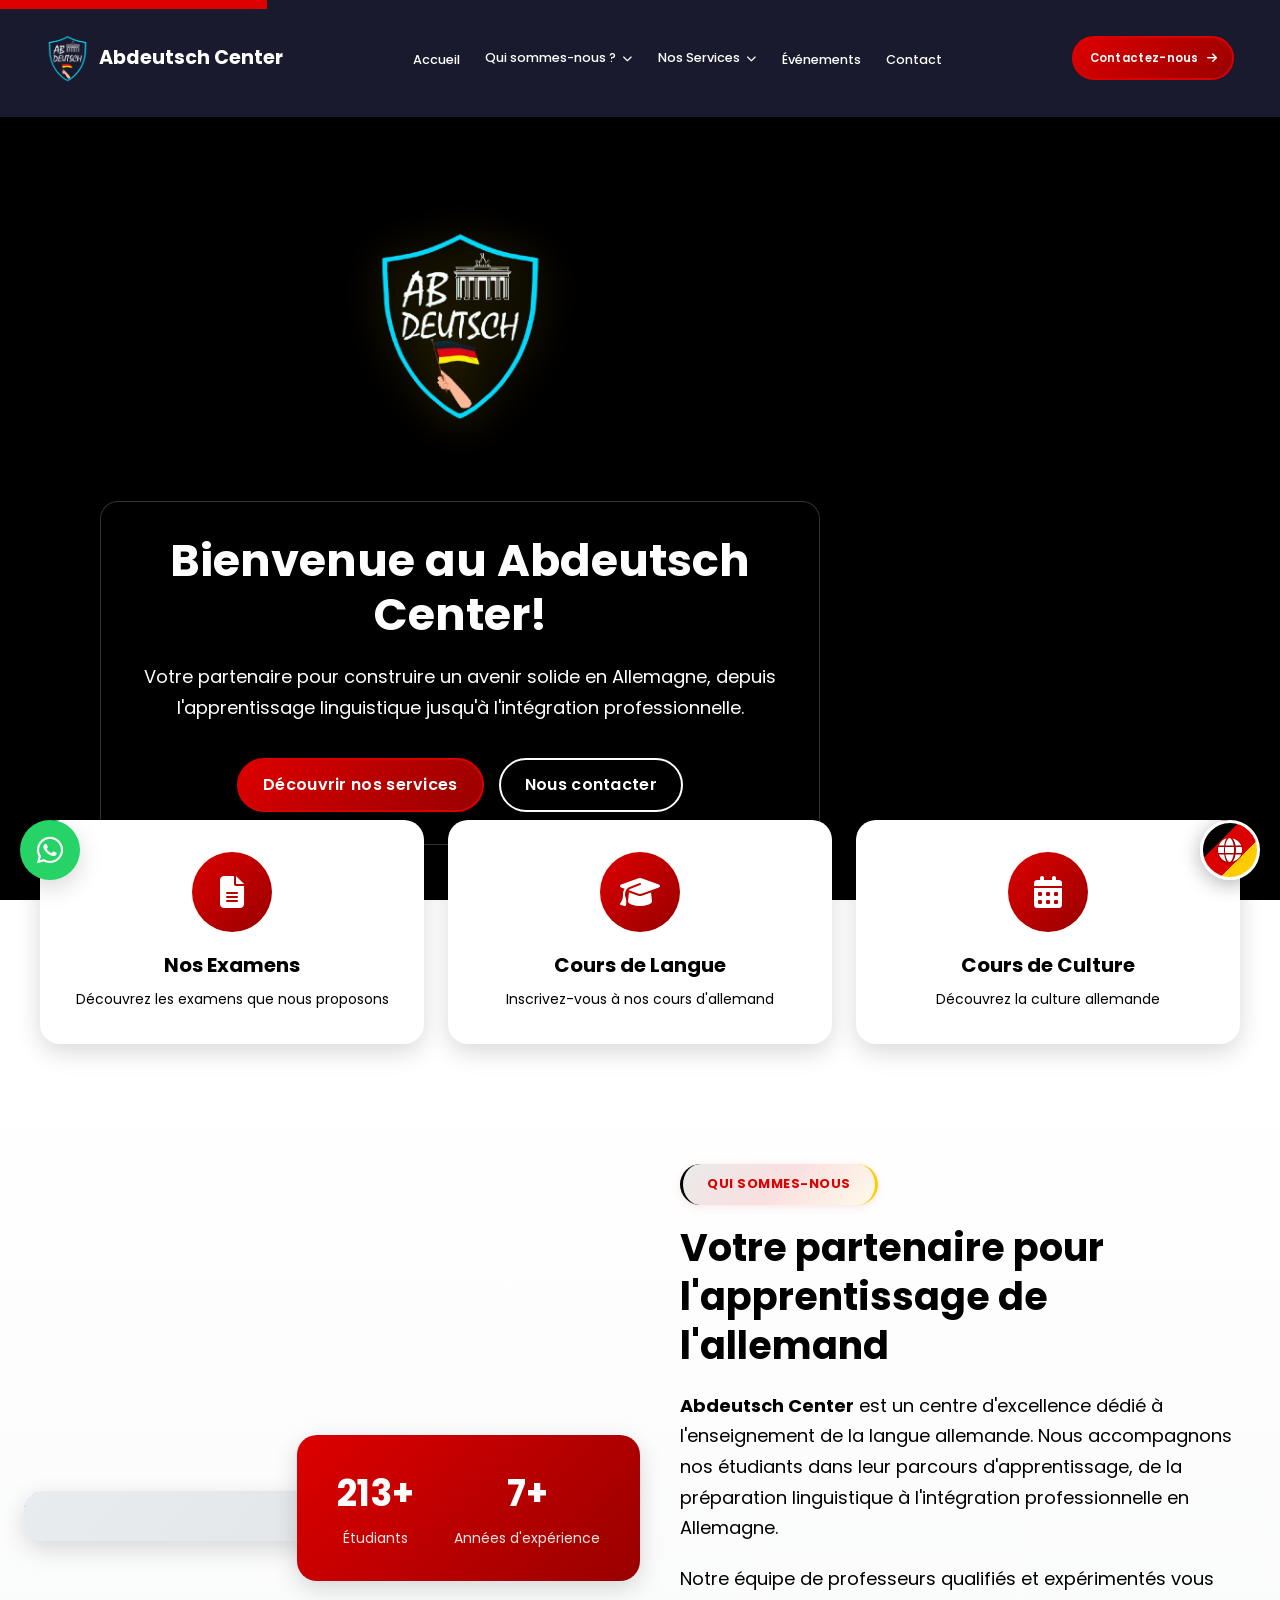
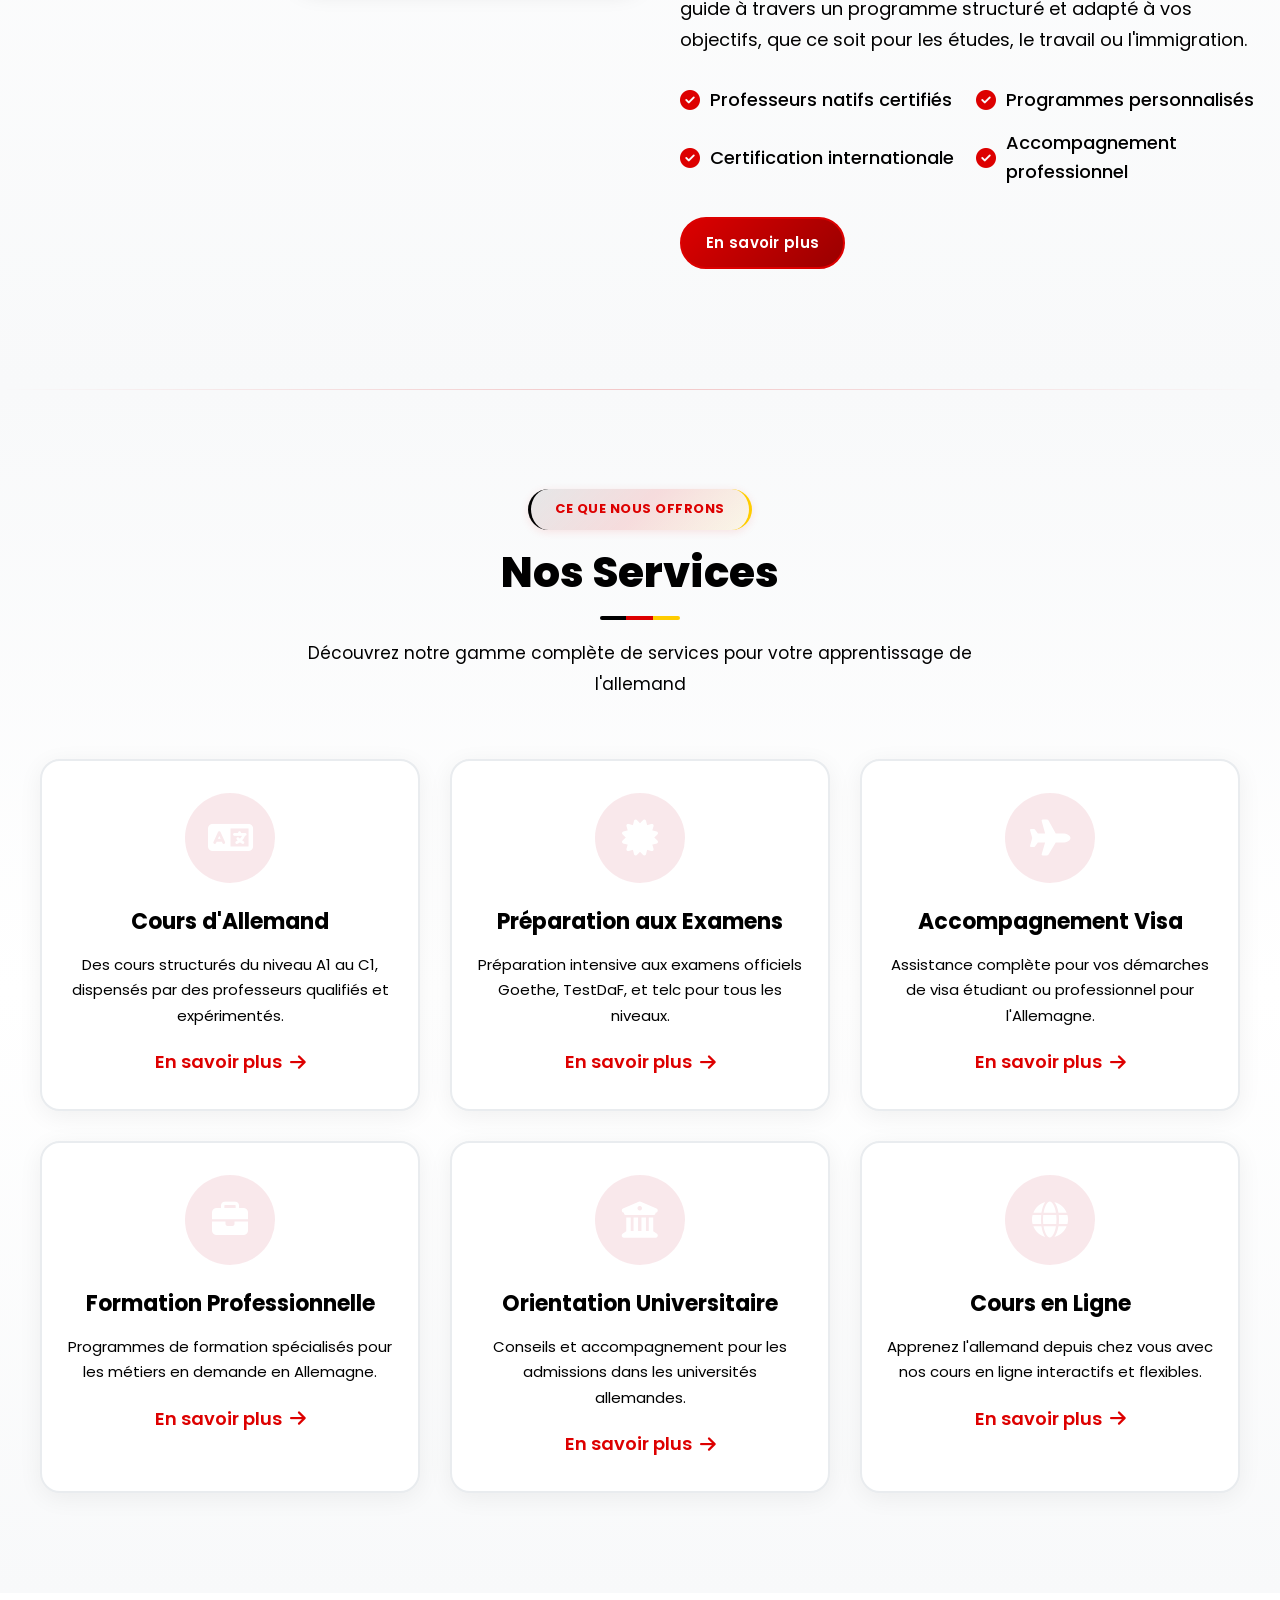
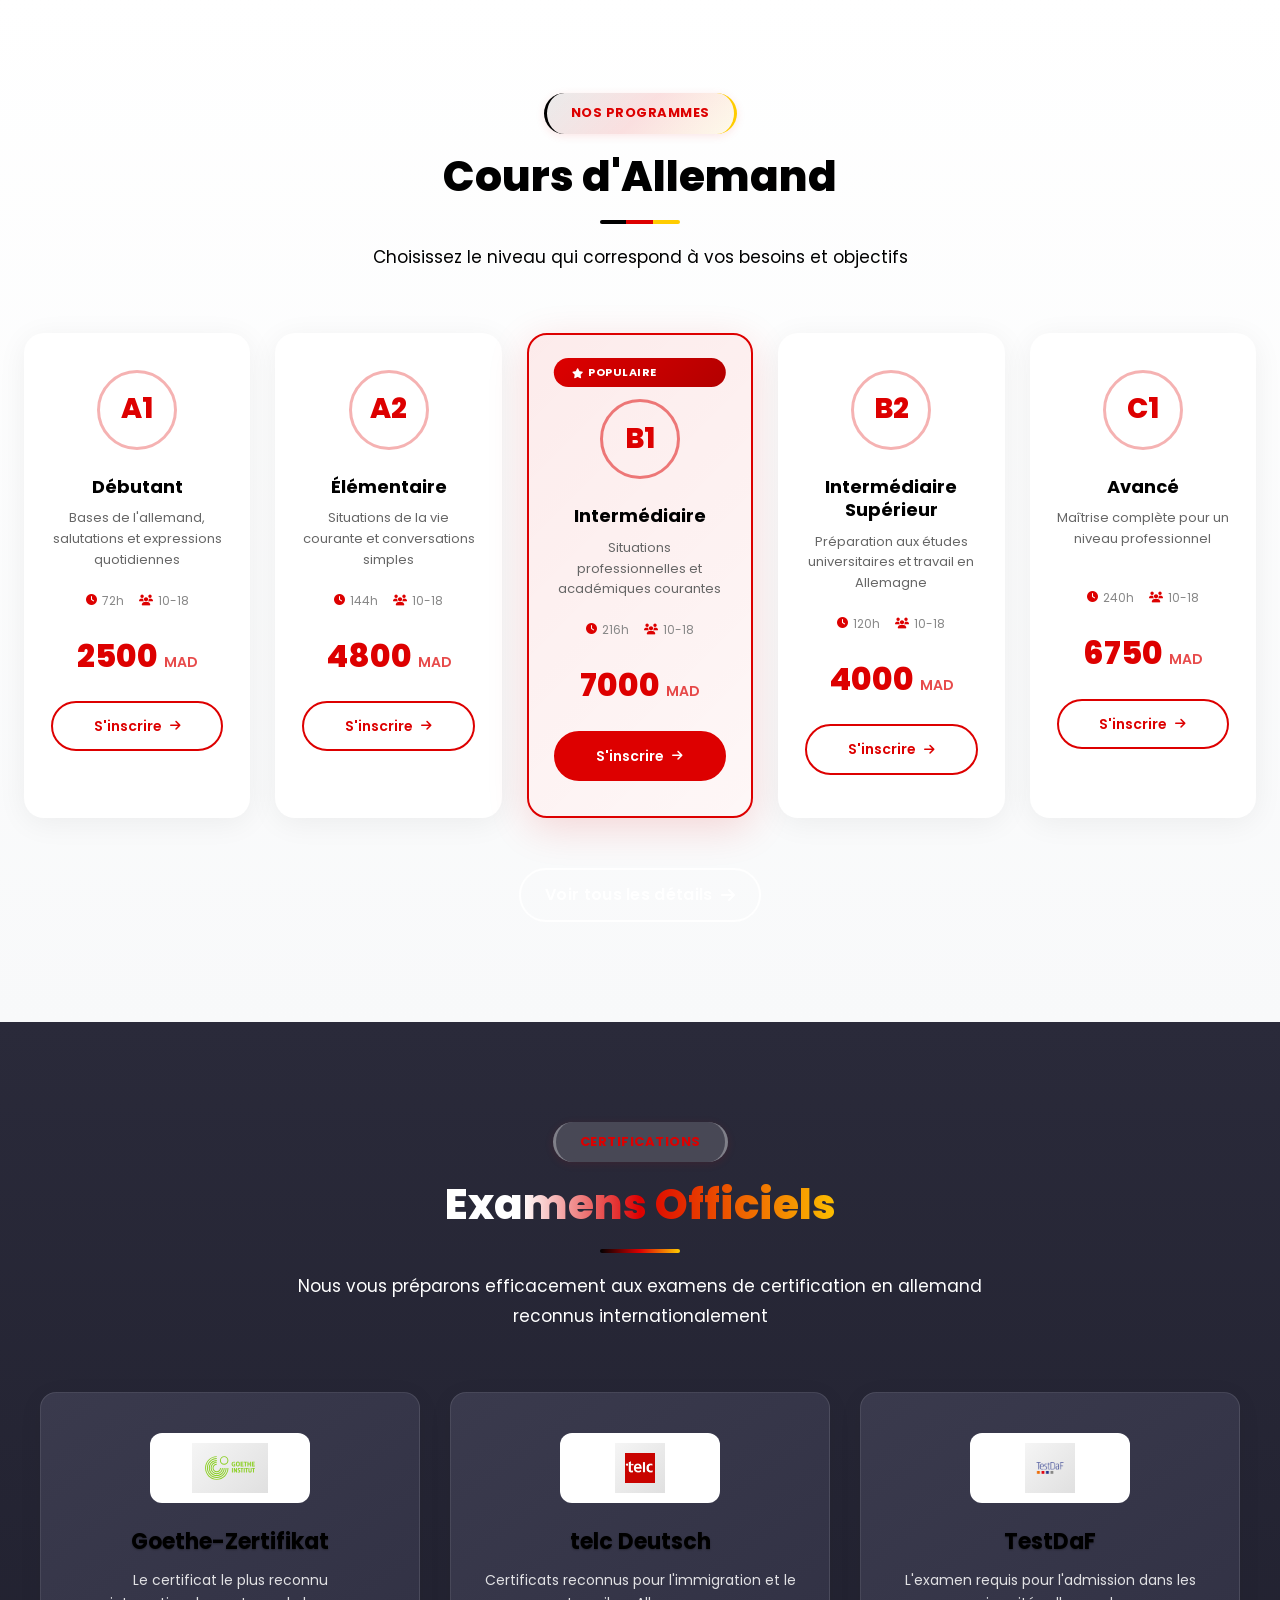
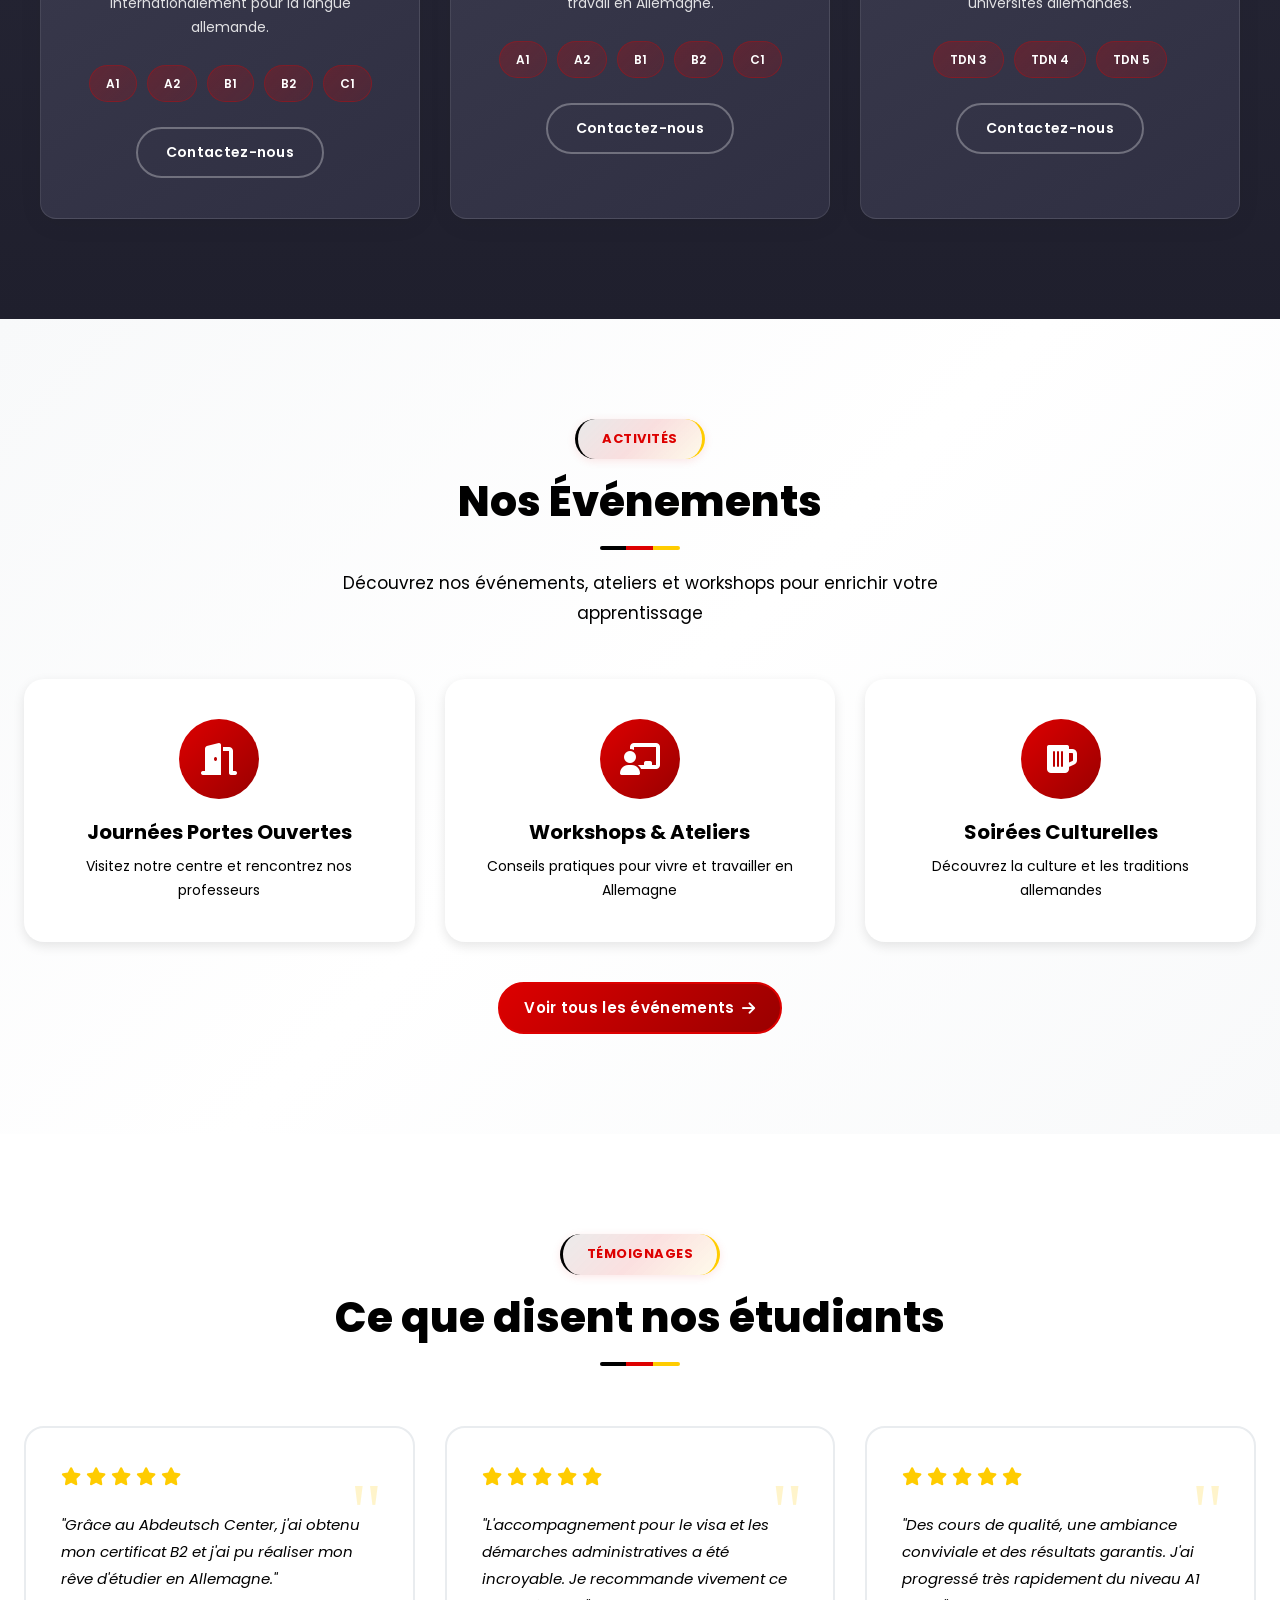
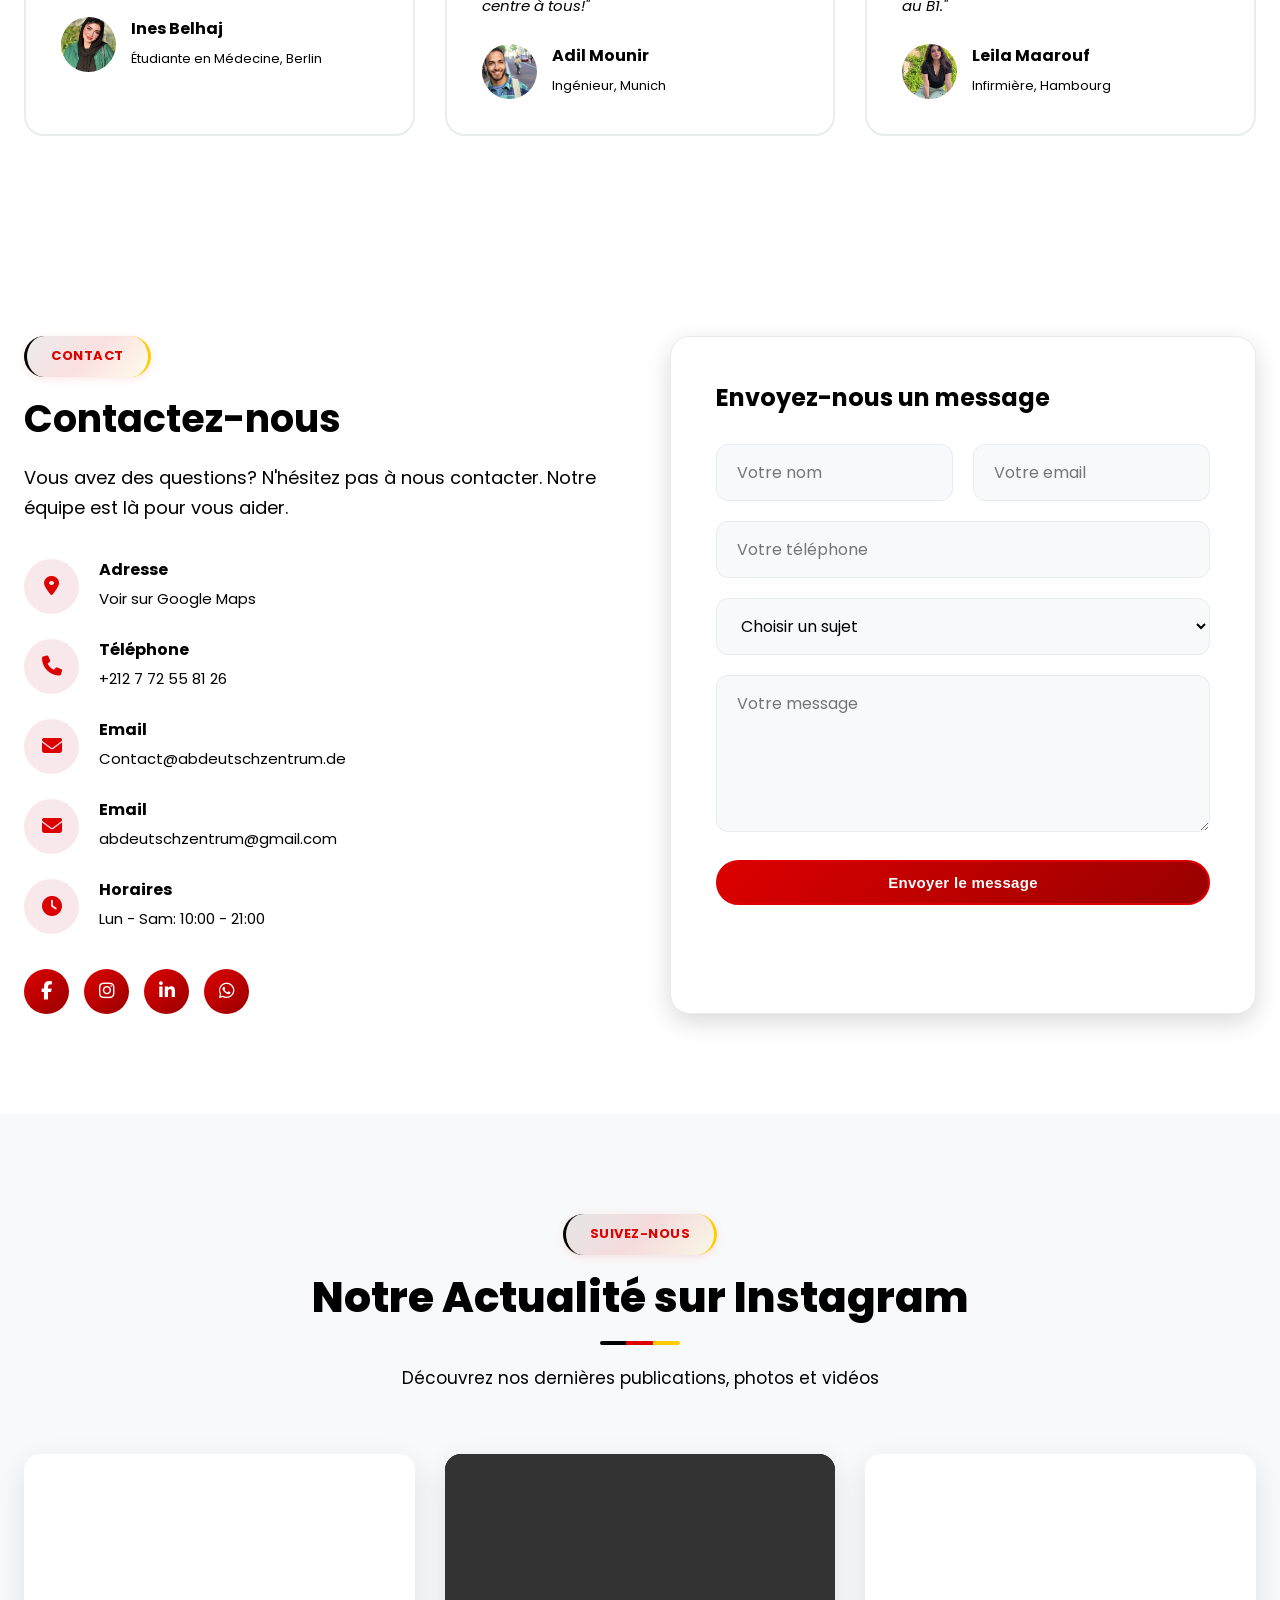
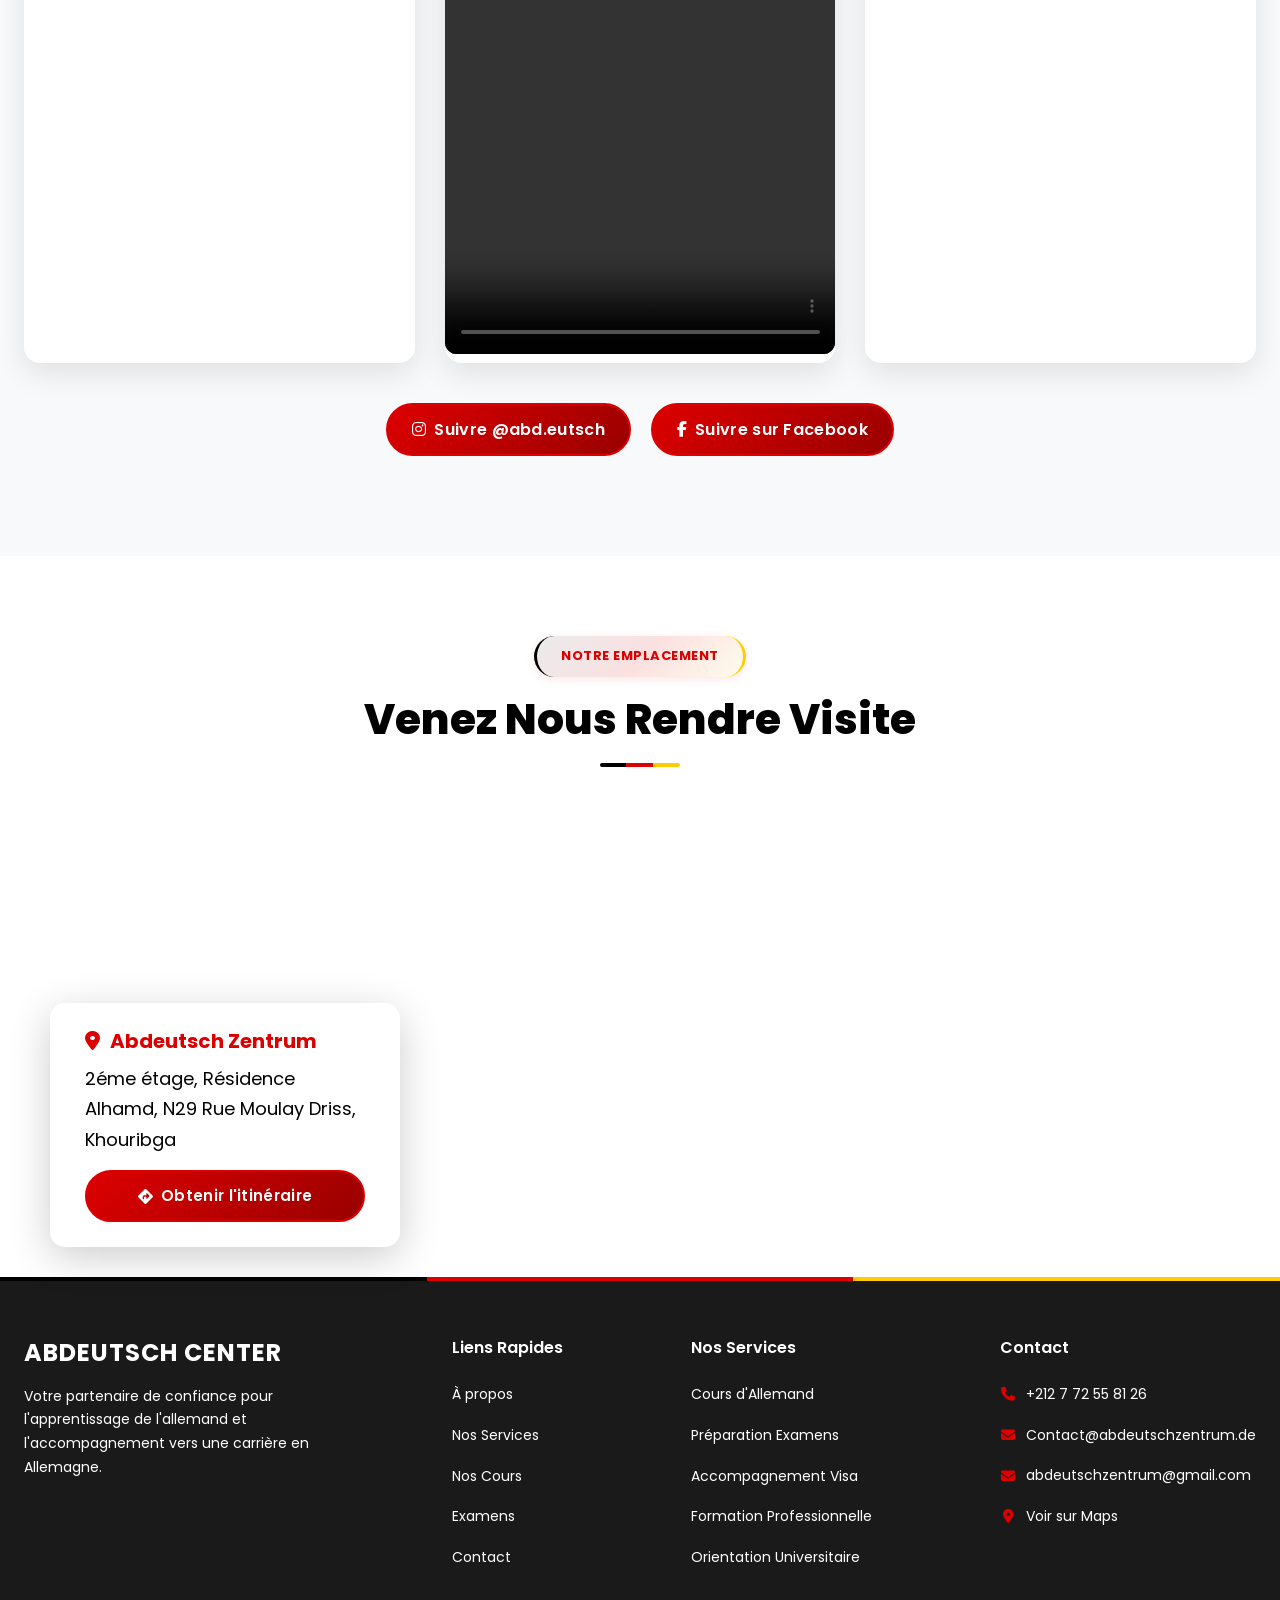
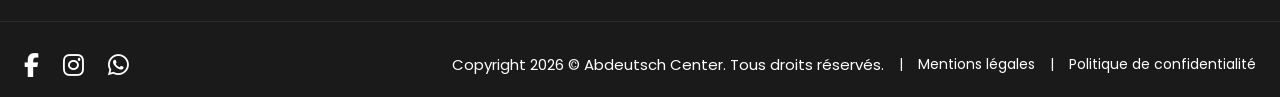
==== commit 8ed9e002: "Refactor hero video overlay persistence" ====
--- a/index.html
+++ b/index.html
@@ -107,34 +107,26 @@
 
 
     
-    <!-- Hero Slider Section -->
-    <section class="hero-slider" id="accueil" aria-label="Diaporama principal">
-        <div class="slider-container">
-            <div class="slide active video-hero-slide">
-                <video class="hero-background-video" autoplay muted loop playsinline preload="metadata" aria-hidden="true">
-                    <source src="images/Video Project (1).mp4" type="video/mp4">
-                </video>
-                <div class="slide-overlay"></div>
-                <div class="hero-content-container">
-                    <div class="hero-foreground">
-                        <div class="hero-logo-wrapper">
-                            <img src="images/Logo_Abdeutsch_PNG-removebg-preview.png" alt="Logo Abdeutsch Center" class="hero-logo-animated" width="220" height="220">
-                        </div>
-                        <div class="slide-content">
-                        <h1>Bienvenue au Abdeutsch Center!</h1>
-                        <p>Votre partenaire pour construire un avenir solide en Allemagne, depuis l'apprentissage linguistique jusqu'à l'intégration professionnelle.</p>
-                        <div class="slide-buttons">
-                            <a href="services.html" class="btn btn-primary btn-lg">Découvrir nos services</a>
-                            <a href="contact.html" class="btn btn-outline btn-lg">Nous contacter</a>
-                        </div>
-                        </div>
-                    </div>
-                </div>
-            </div>
-        </div>
-        <!-- Slider Controls -->
-        <div class="slider-controls">
-            <div class="slider-dots" id="sliderDots"></div>
+    <!-- Hero video section -->
+    <section class="hero-slider hero-video-stage" id="accueil" aria-label="Présentation Abdeutsch Center">
+        <video class="hero-background-video" autoplay muted loop playsinline preload="auto" aria-hidden="true">
+            <source src="images/Video Project (1).mp4" type="video/mp4">
+        </video>
+        <div class="hero-video-overlay" aria-hidden="true"></div>
+        <div class="hero-content-container">
+            <div class="hero-foreground">
+                <div class="hero-logo-wrapper">
+                    <img src="images/Logo_Abdeutsch_PNG-removebg-preview.png" alt="Logo Abdeutsch Center" class="hero-logo-animated" width="220" height="220">
+                </div>
+                <div class="slide-content">
+                    <h1>Bienvenue au Abdeutsch Center!</h1>
+                    <p>Votre partenaire pour construire un avenir solide en Allemagne, depuis l'apprentissage linguistique jusqu'à l'intégration professionnelle.</p>
+                    <div class="slide-buttons">
+                        <a href="services.html" class="btn btn-primary btn-lg">Découvrir nos services</a>
+                        <a href="contact.html" class="btn btn-outline btn-lg">Nous contacter</a>
+                    </div>
+                </div>
+            </div>
         </div>
     </section>
 
--- a/css/style.css
+++ b/css/style.css
@@ -813,6 +813,29 @@
     box-shadow: none;
     backdrop-filter: none;
     -webkit-backdrop-filter: none;
+}
+
+/* Persistent content: never let the video lifecycle hide the text layer. */
+.video-hero-slide .hero-content-container,
+.video-hero-slide .hero-foreground,
+.video-hero-slide .hero-logo-wrapper,
+.video-hero-slide .slide-content,
+.video-hero-slide .slide-content h1,
+.video-hero-slide .slide-content p,
+.video-hero-slide .slide-buttons {
+    opacity: 1 !important;
+    visibility: visible !important;
+    transform: none !important;
+    animation: none !important;
+}
+
+.video-hero-slide .hero-content-container {
+    z-index: 20 !important;
+}
+
+.video-hero-slide .hero-foreground {
+    position: relative;
+    z-index: 21;
 }
 
 @media (prefers-reduced-motion: reduce) {
@@ -5347,3 +5370,109 @@
         -webkit-backdrop-filter: blur(9px);
     }
 }
+
+/* Stable single-video hero: copy is independent from the old slider state. */
+.hero-video-stage {
+    position: relative !important;
+    display: block !important;
+    min-height: clamp(620px, 88vh, 820px) !important;
+    background: #000 !important;
+    overflow: hidden !important;
+    isolation: isolate !important;
+}
+
+.hero-video-stage > .hero-background-video {
+    position: absolute !important;
+    inset: 0 !important;
+    width: 100% !important;
+    height: 100% !important;
+    object-fit: cover !important;
+    z-index: 0 !important;
+    display: block !important;
+    opacity: 1 !important;
+    visibility: visible !important;
+}
+
+.hero-video-stage > .hero-video-overlay {
+    position: absolute !important;
+    inset: 0 !important;
+    z-index: 1 !important;
+    background: rgba(0, 0, 0, 0.34) !important;
+    pointer-events: none !important;
+}
+
+.hero-video-stage > .hero-content-container {
+    position: absolute !important;
+    inset: 0 !important;
+    z-index: 5 !important;
+    display: flex !important;
+    align-items: flex-start !important;
+    justify-content: center !important;
+    padding: clamp(7rem, 16vh, 10rem) 1rem 2rem !important;
+    opacity: 1 !important;
+    visibility: visible !important;
+    transform: none !important;
+}
+
+.hero-video-stage .hero-foreground {
+    position: relative !important;
+    z-index: 6 !important;
+    display: flex !important;
+    flex-direction: column !important;
+    align-items: center !important;
+    width: min(100%, 760px) !important;
+    opacity: 1 !important;
+    visibility: visible !important;
+}
+
+.hero-video-stage .hero-logo-wrapper,
+.hero-video-stage .hero-logo-animated,
+.hero-video-stage .slide-content,
+.hero-video-stage .slide-content h1,
+.hero-video-stage .slide-content p,
+.hero-video-stage .slide-buttons {
+    opacity: 1 !important;
+    visibility: visible !important;
+    transform: none !important;
+}
+
+.hero-video-stage .hero-logo-wrapper {
+    display: block !important;
+    margin: 0 auto 1rem !important;
+}
+
+.hero-video-stage .hero-logo-animated {
+    display: block !important;
+}
+
+.hero-video-stage .slide-content {
+    display: block !important;
+    position: relative !important;
+    z-index: 7 !important;
+    width: min(100%, 720px) !important;
+    padding: clamp(1.25rem, 3vw, 2rem) !important;
+    border-radius: 18px !important;
+    background: rgba(0, 0, 0, 0.38) !important;
+    backdrop-filter: blur(14px) !important;
+    -webkit-backdrop-filter: blur(14px) !important;
+    border: 1px solid rgba(255, 255, 255, 0.2) !important;
+}
+
+.hero-video-stage .slide-content::before {
+    display: none !important;
+}
+
+.hero-video-stage .slide-content > * {
+    position: relative !important;
+    z-index: 8 !important;
+}
+
+.hero-video-stage .slide-content h1,
+.hero-video-stage .slide-content p {
+    color: #fff !important;
+}
+
+.hero-video-stage .slider-controls,
+.hero-video-stage .slider-dots {
+    display: none !important;
+}
--- a/css/style.css
+++ b/css/style.css
@@ -813,6 +813,29 @@
     box-shadow: none;
     backdrop-filter: none;
     -webkit-backdrop-filter: none;
+}
+
+/* Persistent content: never let the video lifecycle hide the text layer. */
+.video-hero-slide .hero-content-container,
+.video-hero-slide .hero-foreground,
+.video-hero-slide .hero-logo-wrapper,
+.video-hero-slide .slide-content,
+.video-hero-slide .slide-content h1,
+.video-hero-slide .slide-content p,
+.video-hero-slide .slide-buttons {
+    opacity: 1 !important;
+    visibility: visible !important;
+    transform: none !important;
+    animation: none !important;
+}
+
+.video-hero-slide .hero-content-container {
+    z-index: 20 !important;
+}
+
+.video-hero-slide .hero-foreground {
+    position: relative;
+    z-index: 21;
 }
 
 @media (prefers-reduced-motion: reduce) {
@@ -5347,3 +5370,109 @@
         -webkit-backdrop-filter: blur(9px);
     }
 }
+
+/* Stable single-video hero: copy is independent from the old slider state. */
+.hero-video-stage {
+    position: relative !important;
+    display: block !important;
+    min-height: clamp(620px, 88vh, 820px) !important;
+    background: #000 !important;
+    overflow: hidden !important;
+    isolation: isolate !important;
+}
+
+.hero-video-stage > .hero-background-video {
+    position: absolute !important;
+    inset: 0 !important;
+    width: 100% !important;
+    height: 100% !important;
+    object-fit: cover !important;
+    z-index: 0 !important;
+    display: block !important;
+    opacity: 1 !important;
+    visibility: visible !important;
+}
+
+.hero-video-stage > .hero-video-overlay {
+    position: absolute !important;
+    inset: 0 !important;
+    z-index: 1 !important;
+    background: rgba(0, 0, 0, 0.34) !important;
+    pointer-events: none !important;
+}
+
+.hero-video-stage > .hero-content-container {
+    position: absolute !important;
+    inset: 0 !important;
+    z-index: 5 !important;
+    display: flex !important;
+    align-items: flex-start !important;
+    justify-content: center !important;
+    padding: clamp(7rem, 16vh, 10rem) 1rem 2rem !important;
+    opacity: 1 !important;
+    visibility: visible !important;
+    transform: none !important;
+}
+
+.hero-video-stage .hero-foreground {
+    position: relative !important;
+    z-index: 6 !important;
+    display: flex !important;
+    flex-direction: column !important;
+    align-items: center !important;
+    width: min(100%, 760px) !important;
+    opacity: 1 !important;
+    visibility: visible !important;
+}
+
+.hero-video-stage .hero-logo-wrapper,
+.hero-video-stage .hero-logo-animated,
+.hero-video-stage .slide-content,
+.hero-video-stage .slide-content h1,
+.hero-video-stage .slide-content p,
+.hero-video-stage .slide-buttons {
+    opacity: 1 !important;
+    visibility: visible !important;
+    transform: none !important;
+}
+
+.hero-video-stage .hero-logo-wrapper {
+    display: block !important;
+    margin: 0 auto 1rem !important;
+}
+
+.hero-video-stage .hero-logo-animated {
+    display: block !important;
+}
+
+.hero-video-stage .slide-content {
+    display: block !important;
+    position: relative !important;
+    z-index: 7 !important;
+    width: min(100%, 720px) !important;
+    padding: clamp(1.25rem, 3vw, 2rem) !important;
+    border-radius: 18px !important;
+    background: rgba(0, 0, 0, 0.38) !important;
+    backdrop-filter: blur(14px) !important;
+    -webkit-backdrop-filter: blur(14px) !important;
+    border: 1px solid rgba(255, 255, 255, 0.2) !important;
+}
+
+.hero-video-stage .slide-content::before {
+    display: none !important;
+}
+
+.hero-video-stage .slide-content > * {
+    position: relative !important;
+    z-index: 8 !important;
+}
+
+.hero-video-stage .slide-content h1,
+.hero-video-stage .slide-content p {
+    color: #fff !important;
+}
+
+.hero-video-stage .slider-controls,
+.hero-video-stage .slider-dots {
+    display: none !important;
+}
--- a/css/responsive.css
+++ b/css/responsive.css
@@ -1724,7 +1724,37 @@
     .navbar-logo {
         height: 45px !important;
     }
-    
+
+    /* Keep the video hero copy visible above the video at all times. */
+    .video-hero-slide,
+    .video-hero-slide.active {
+        opacity: 1 !important;
+        visibility: visible !important;
+        transform: none !important;
+    }
+
+    .video-hero-slide .hero-content-container,
+    .video-hero-slide .hero-foreground,
+    .video-hero-slide .hero-logo-wrapper,
+    .video-hero-slide .slide-content,
+    .video-hero-slide .slide-content h1,
+    .video-hero-slide .slide-content p,
+    .video-hero-slide .slide-buttons {
+        display: flex !important;
+        opacity: 1 !important;
+        visibility: visible !important;
+        transform: none !important;
+        animation: none !important;
+    }
+
+    .video-hero-slide .hero-content-container {
+        z-index: 100 !important;
+    }
+
+    .video-hero-slide .slide-content {
+        flex-direction: column;
+    }
+
     /* Team member cards in landscape */
     .team-grid {
         grid-template-columns: repeat(3, 1fr);
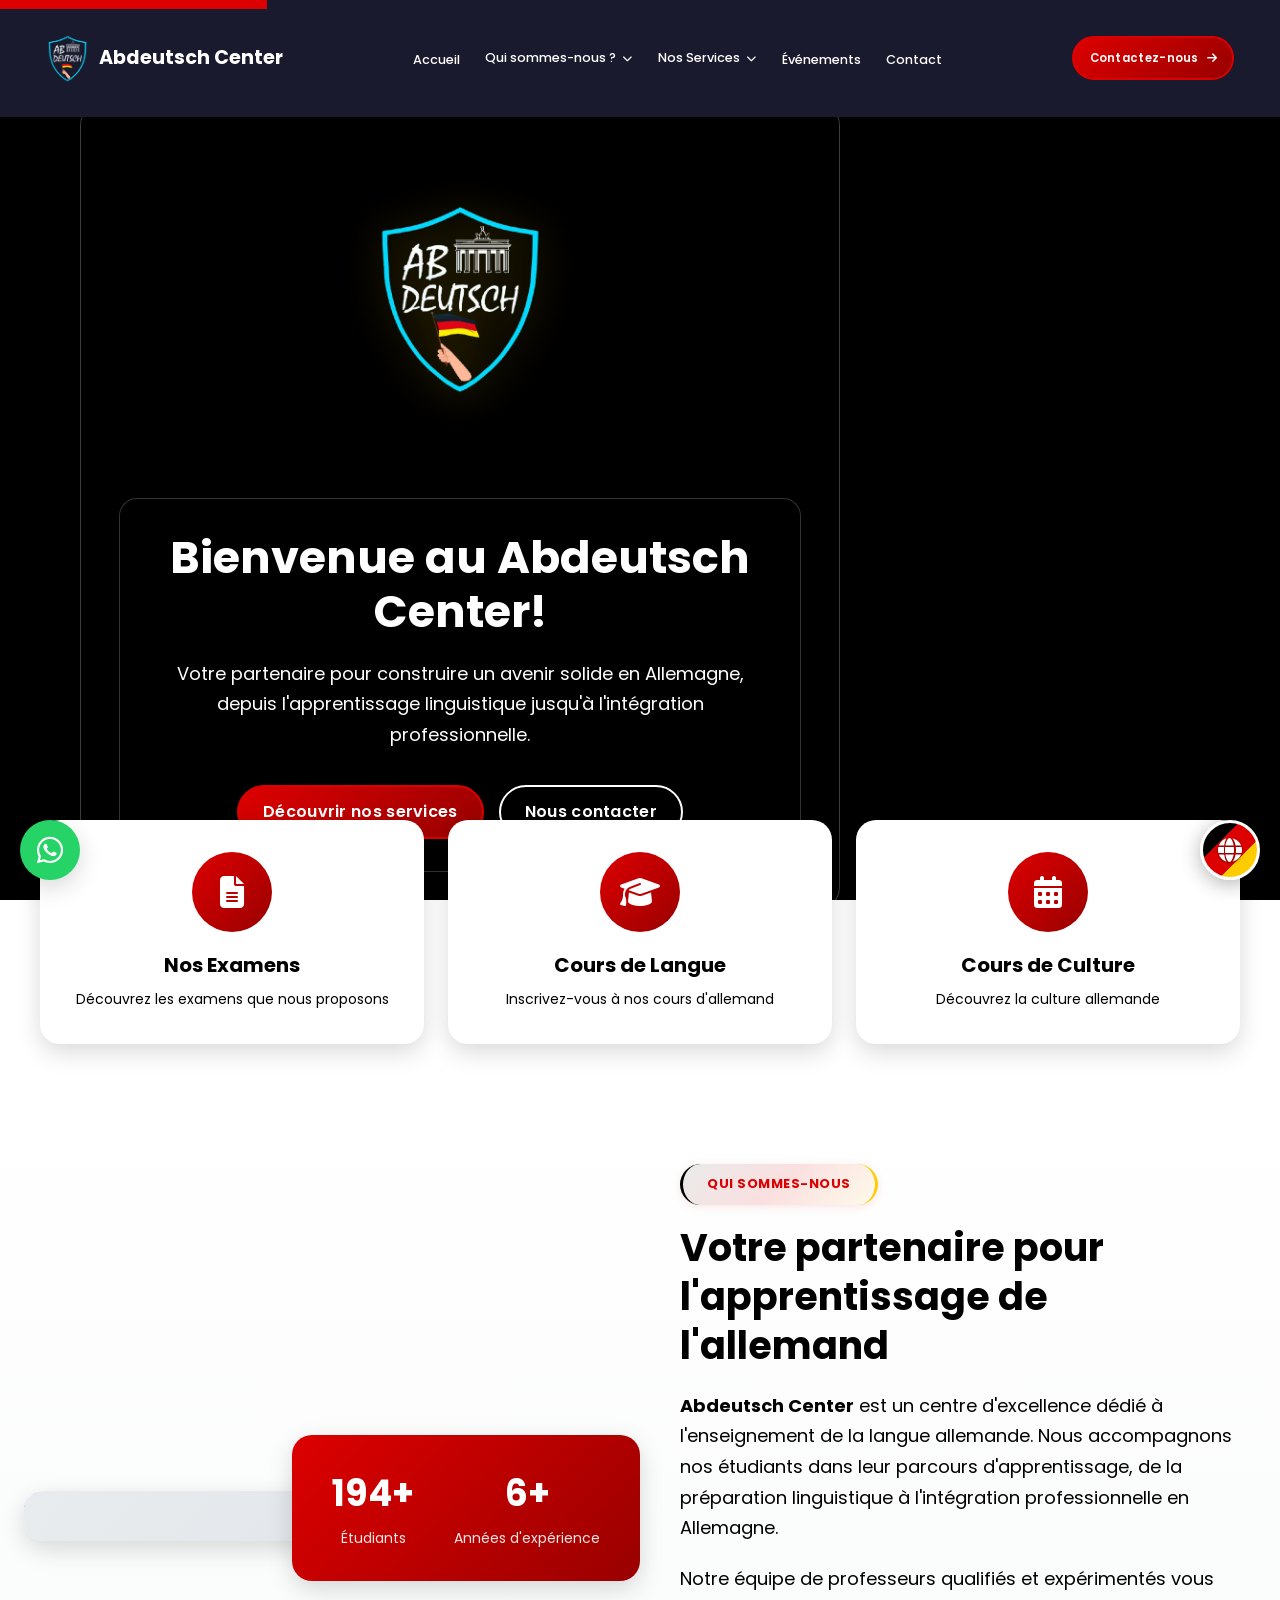
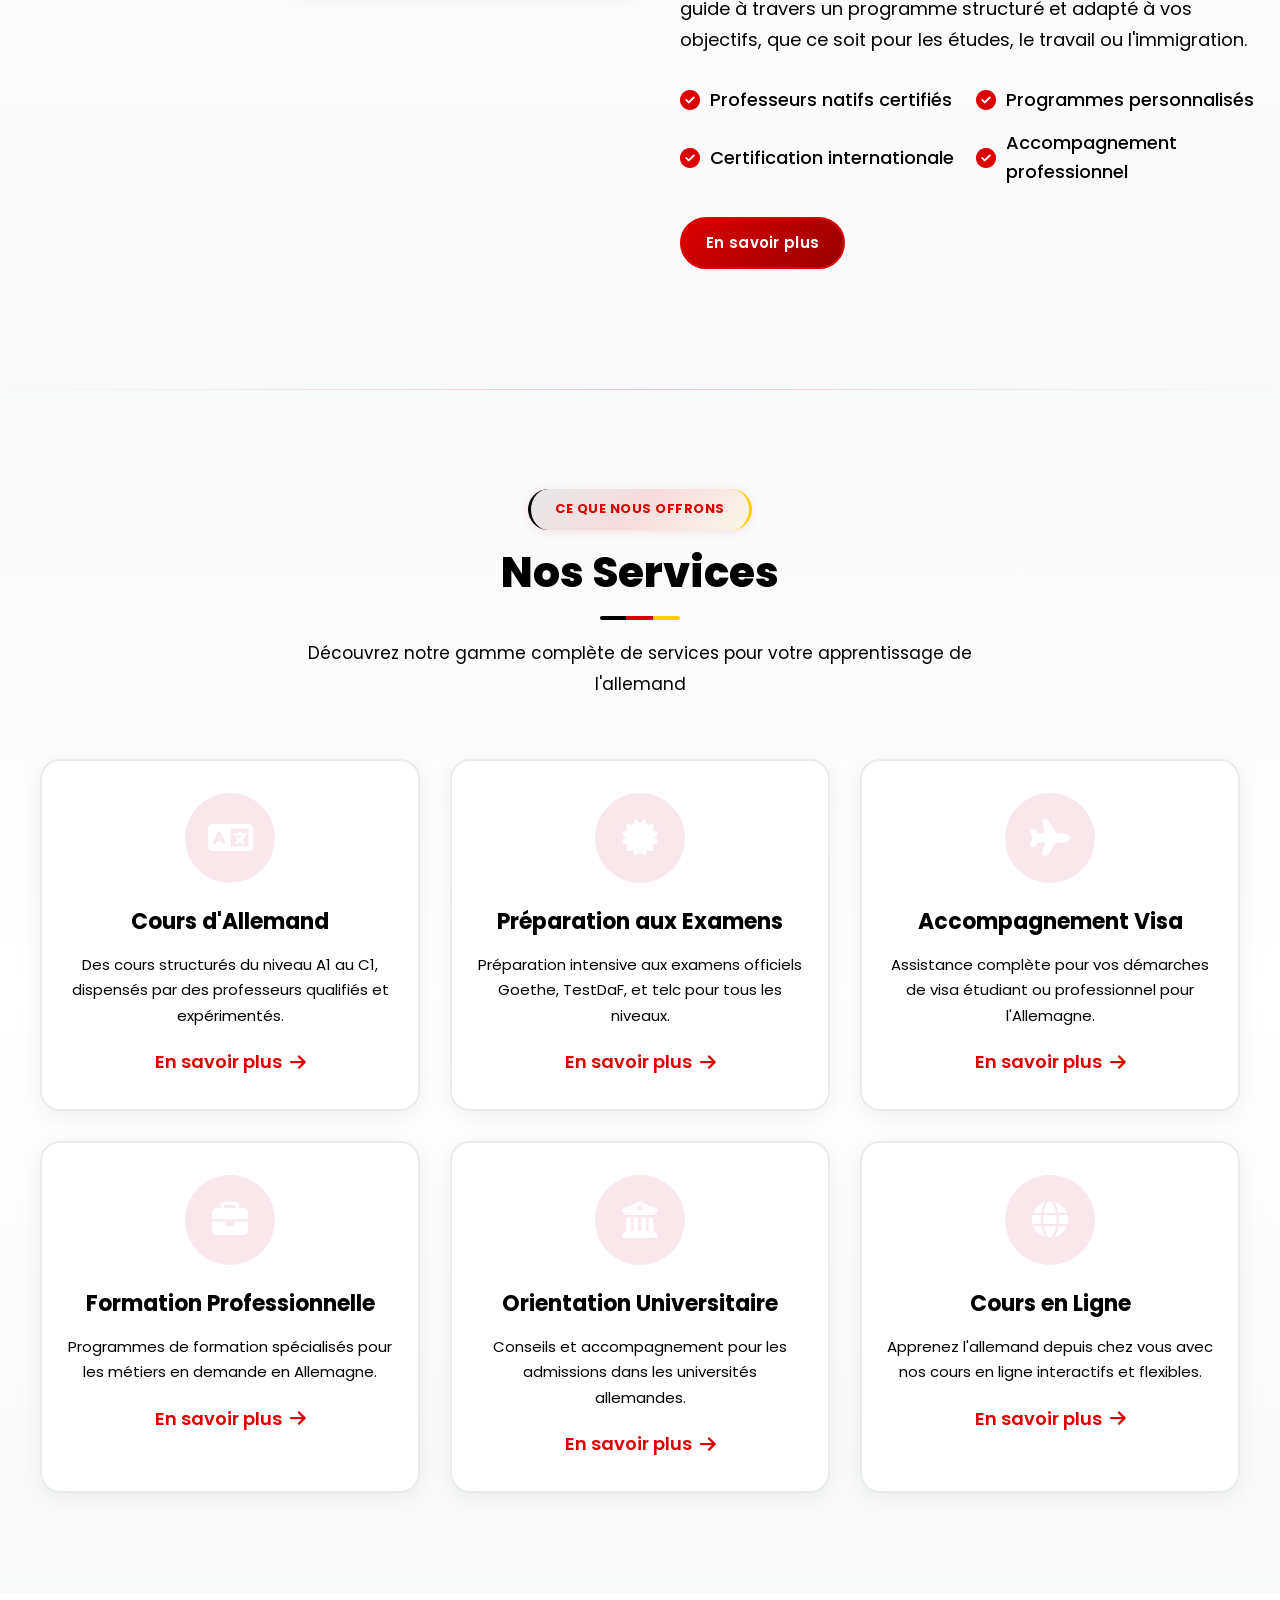
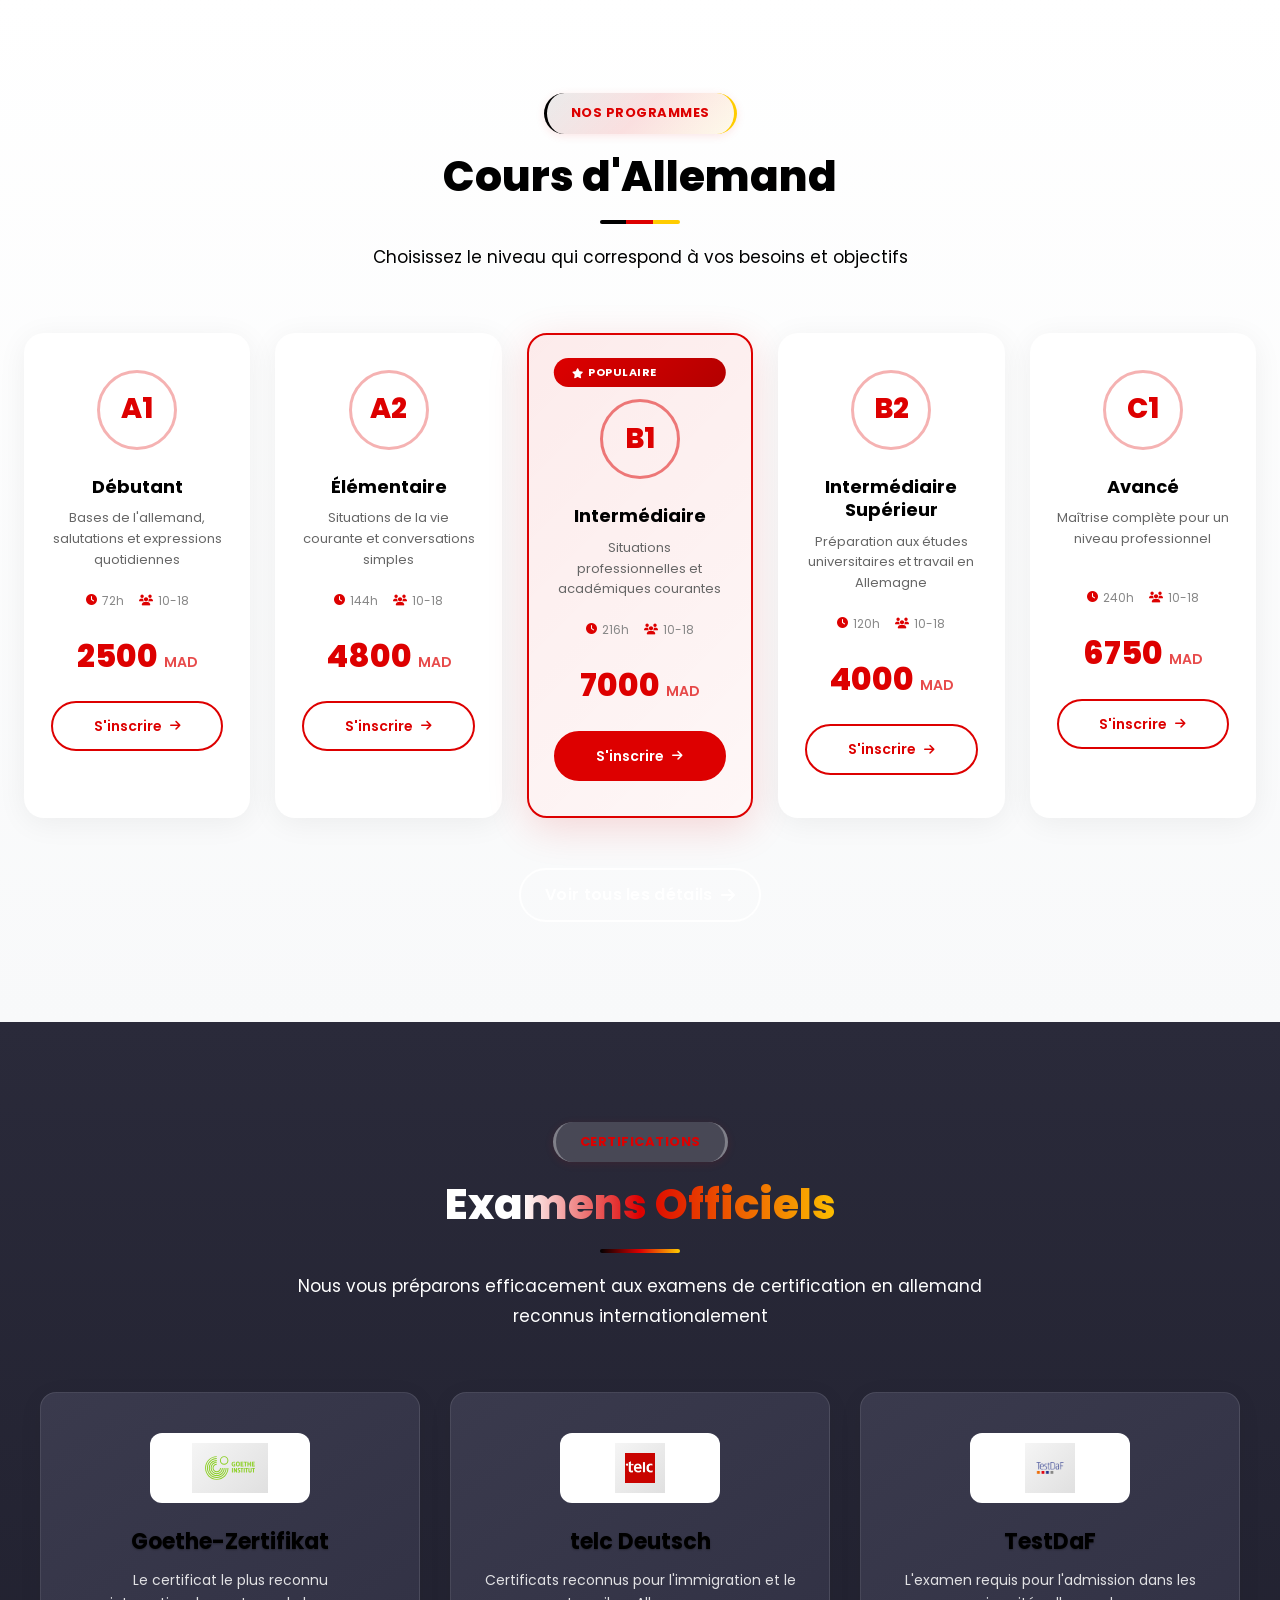
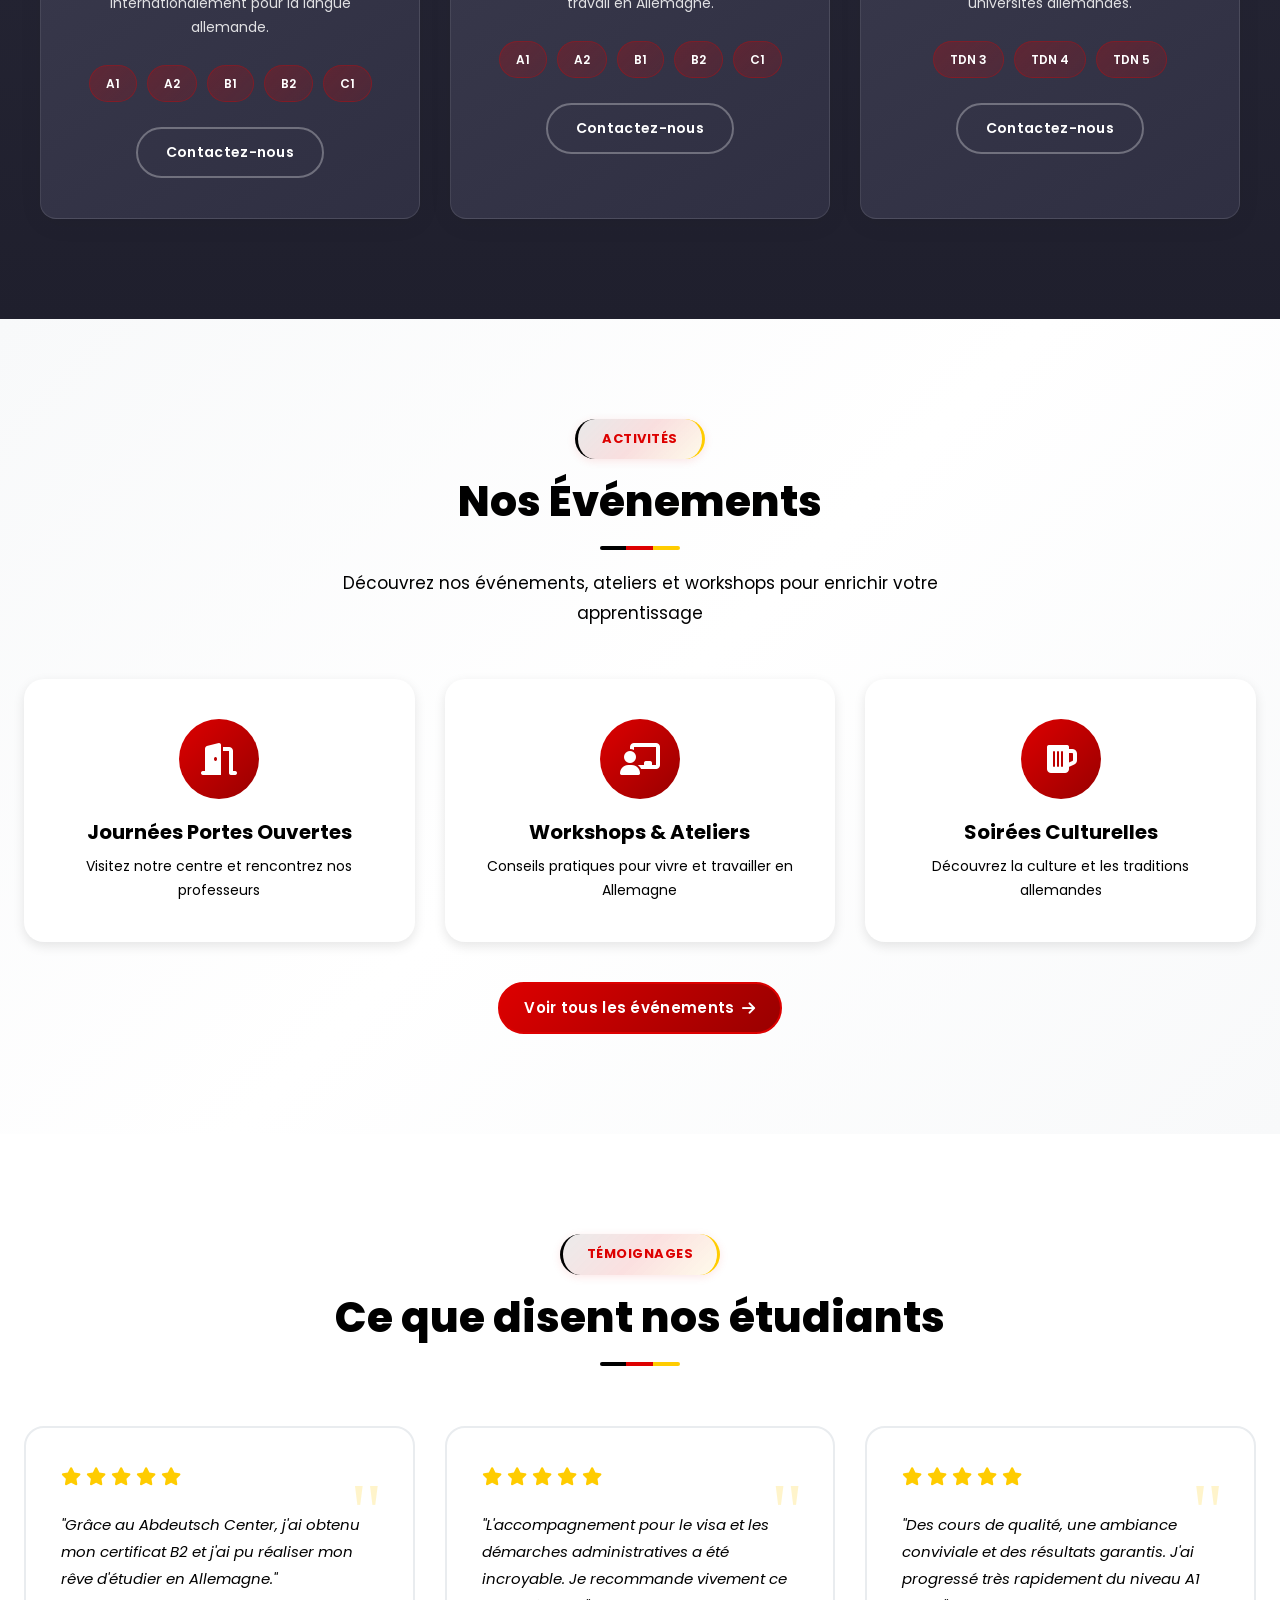
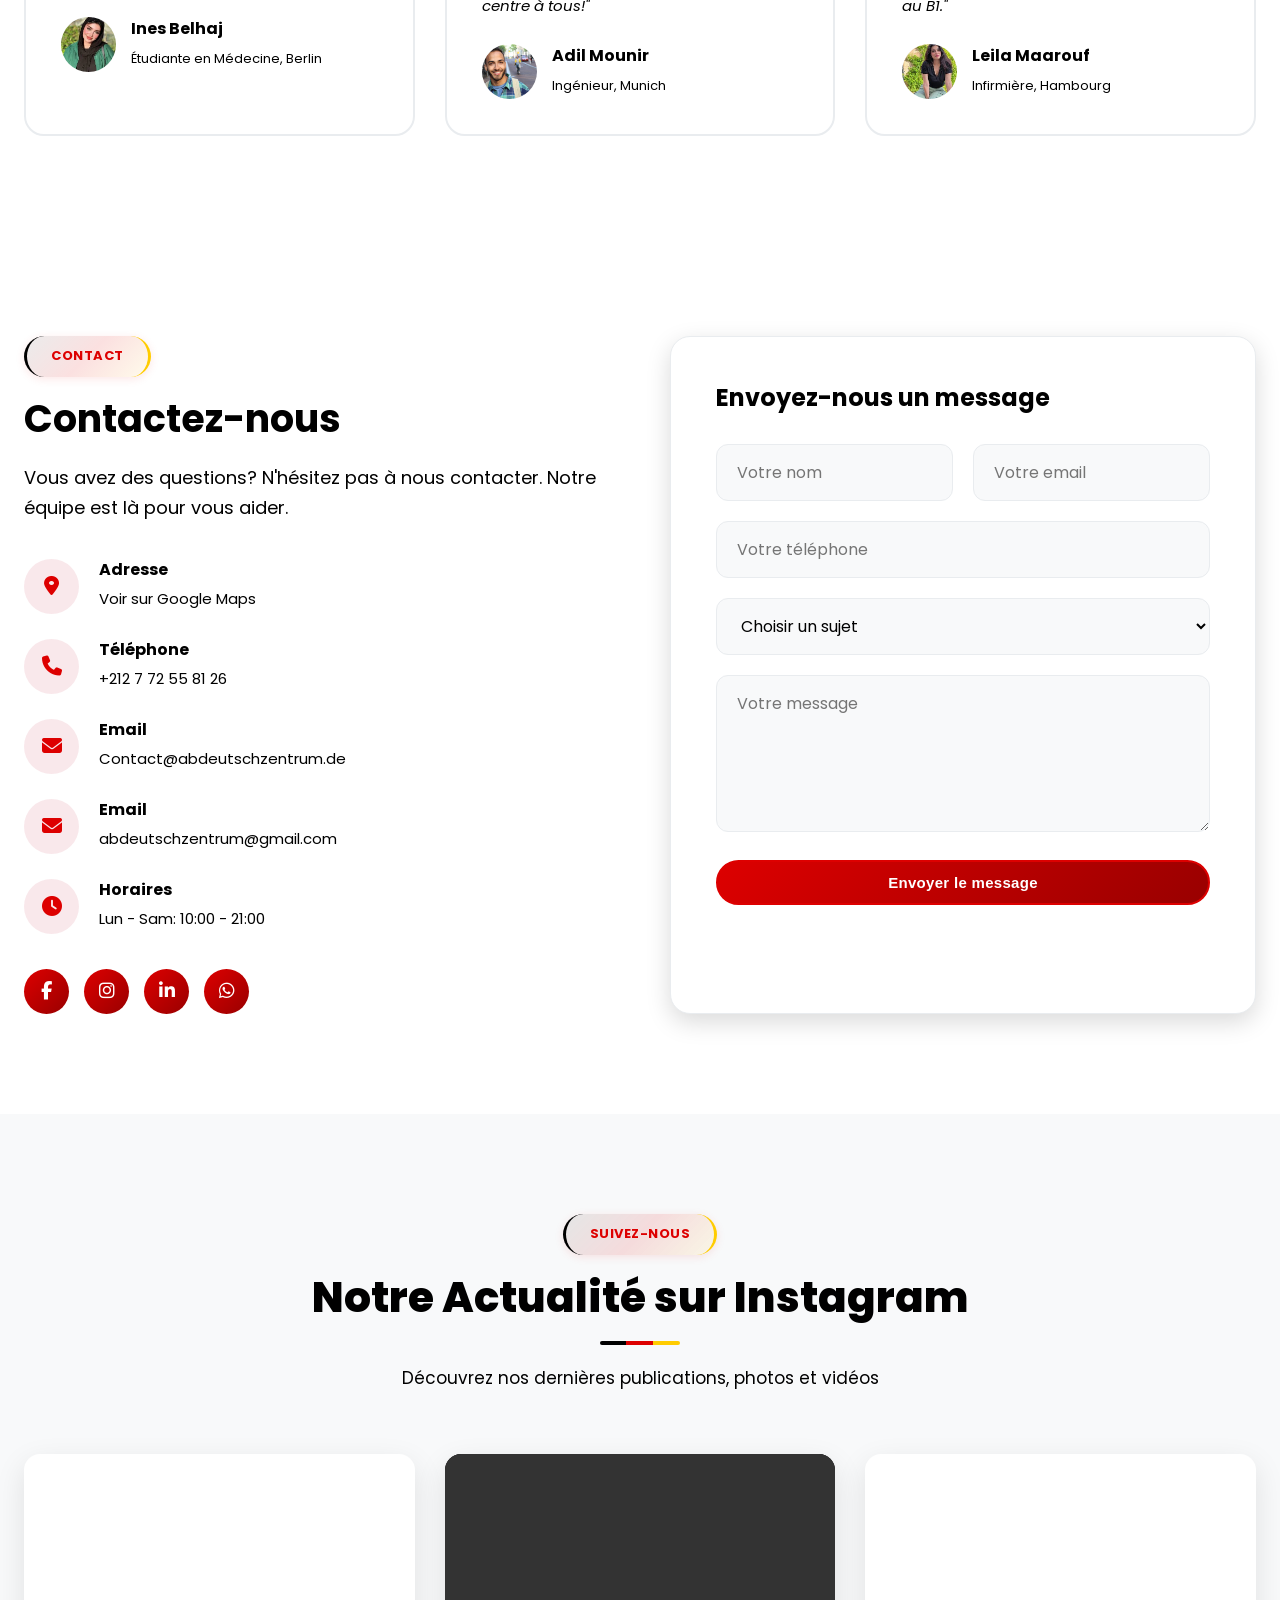
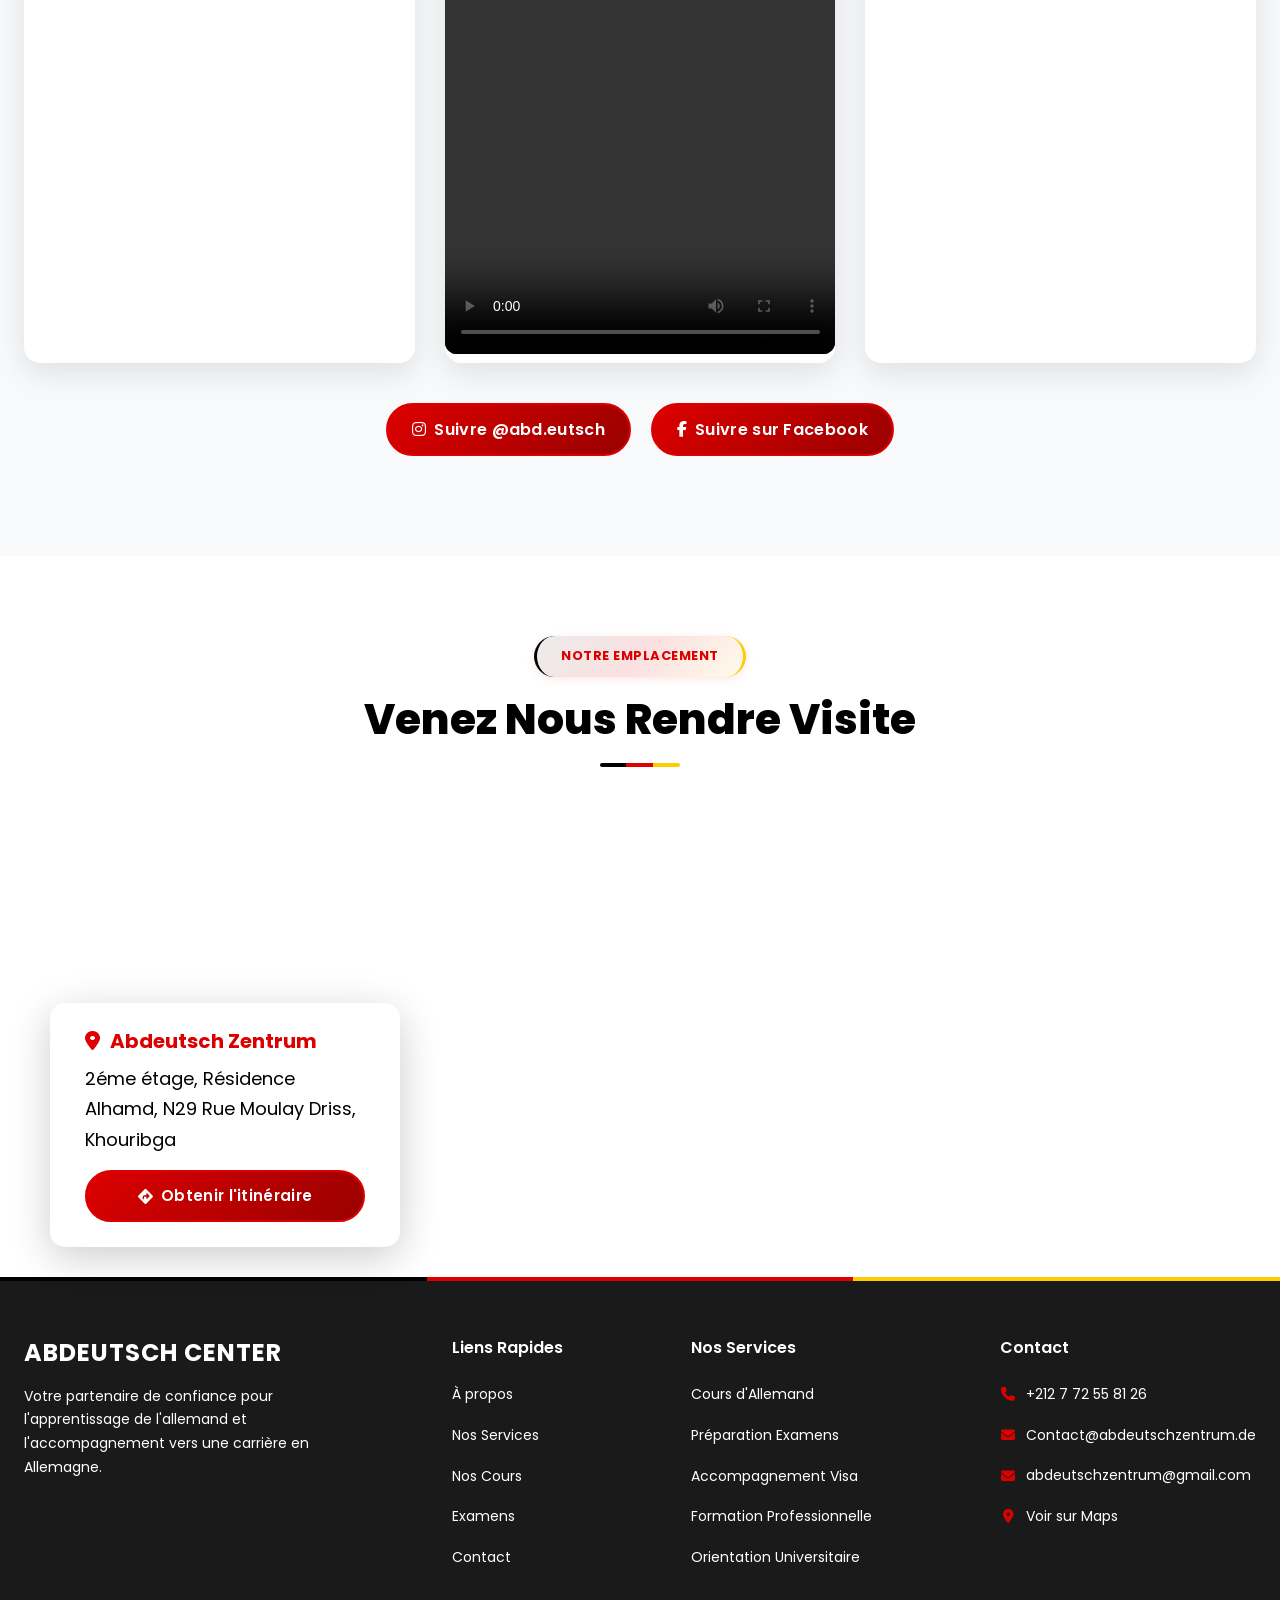
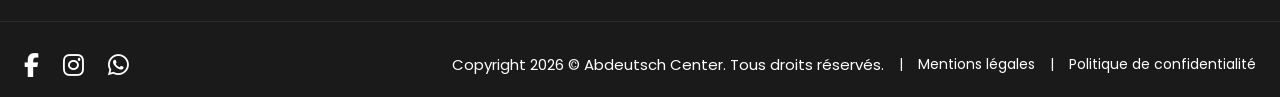
==== commit b1164381: "Fix video hero text overlay" ====
--- a/index.html
+++ b/index.html
@@ -108,7 +108,7 @@
 
     
     <!-- Hero video section -->
-    <section class="hero-slider hero-video-stage" id="accueil" aria-label="Présentation Abdeutsch Center">
+    <section class="hero-slider hero-video-stage video-hero-slide" id="accueil" aria-label="Présentation Abdeutsch Center">
         <video class="hero-background-video" autoplay muted loop playsinline preload="auto" aria-hidden="true">
             <source src="images/Video Project (1).mp4" type="video/mp4">
         </video>
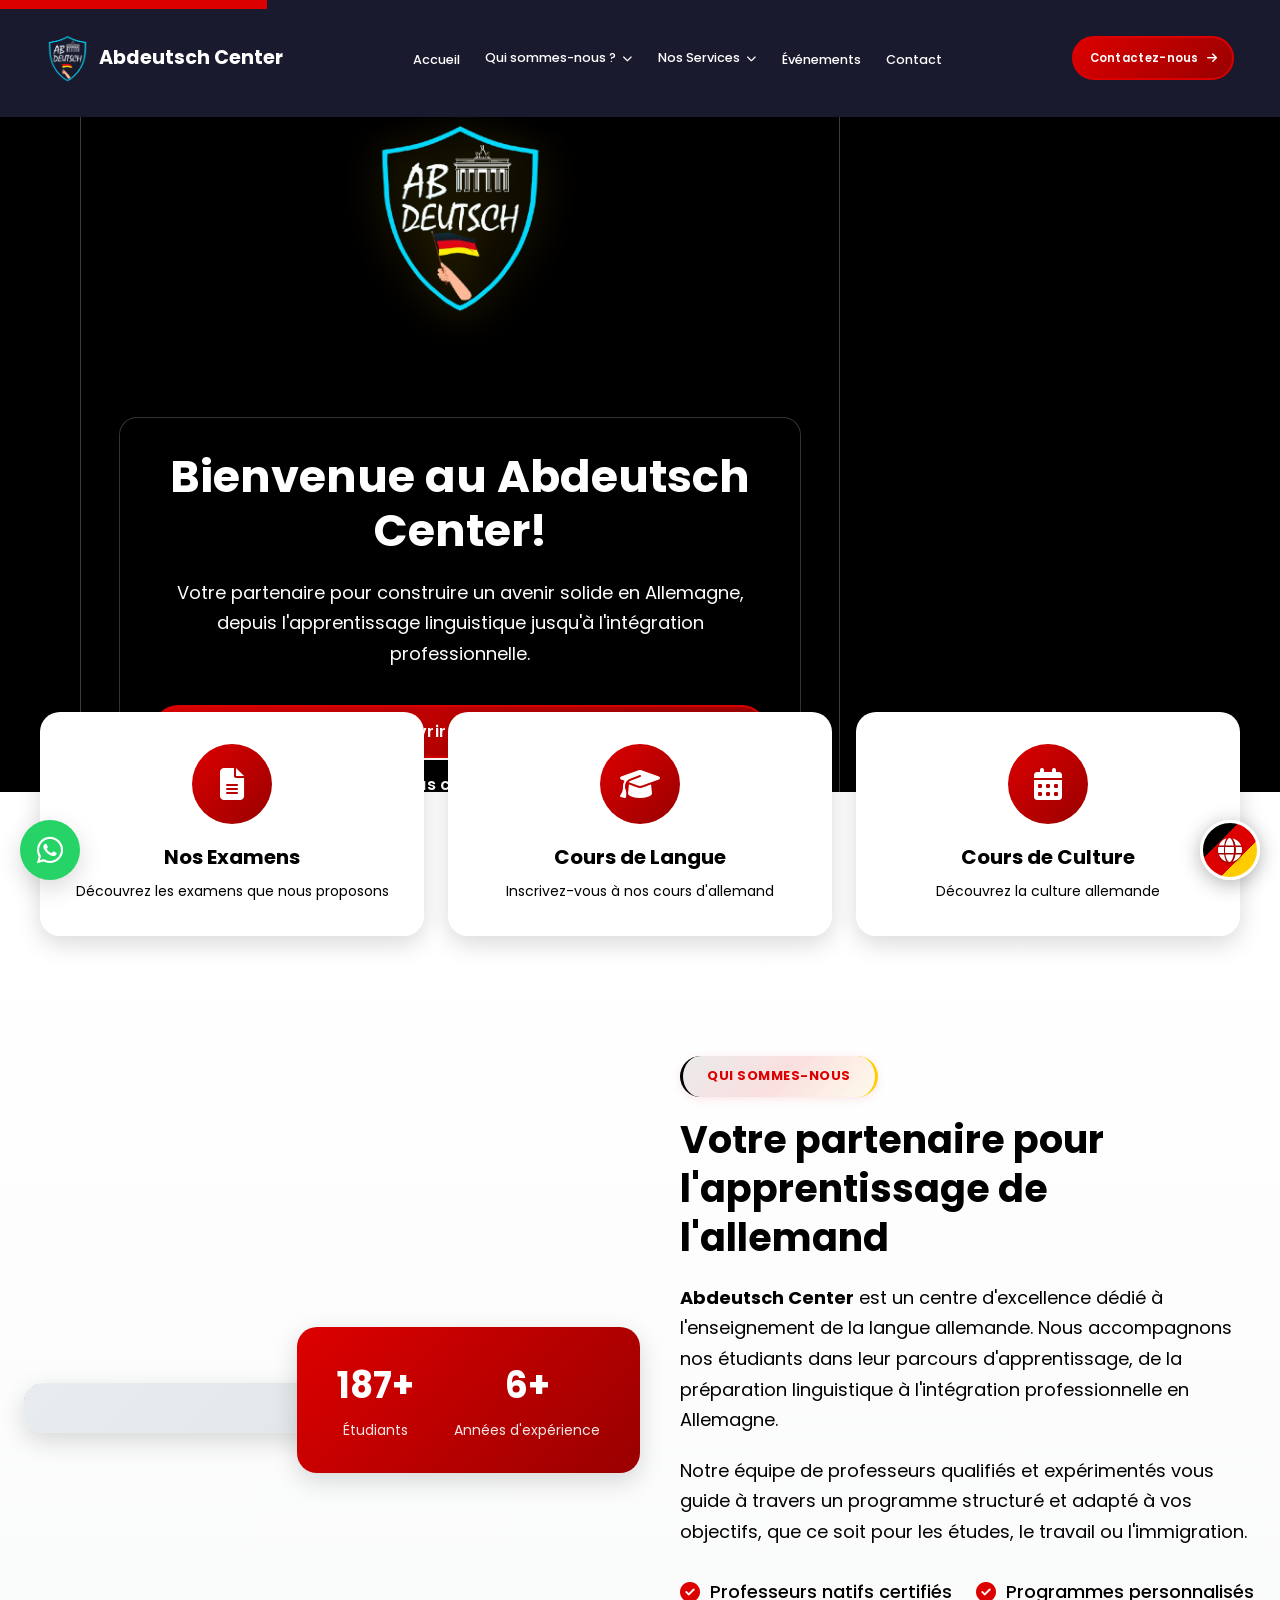
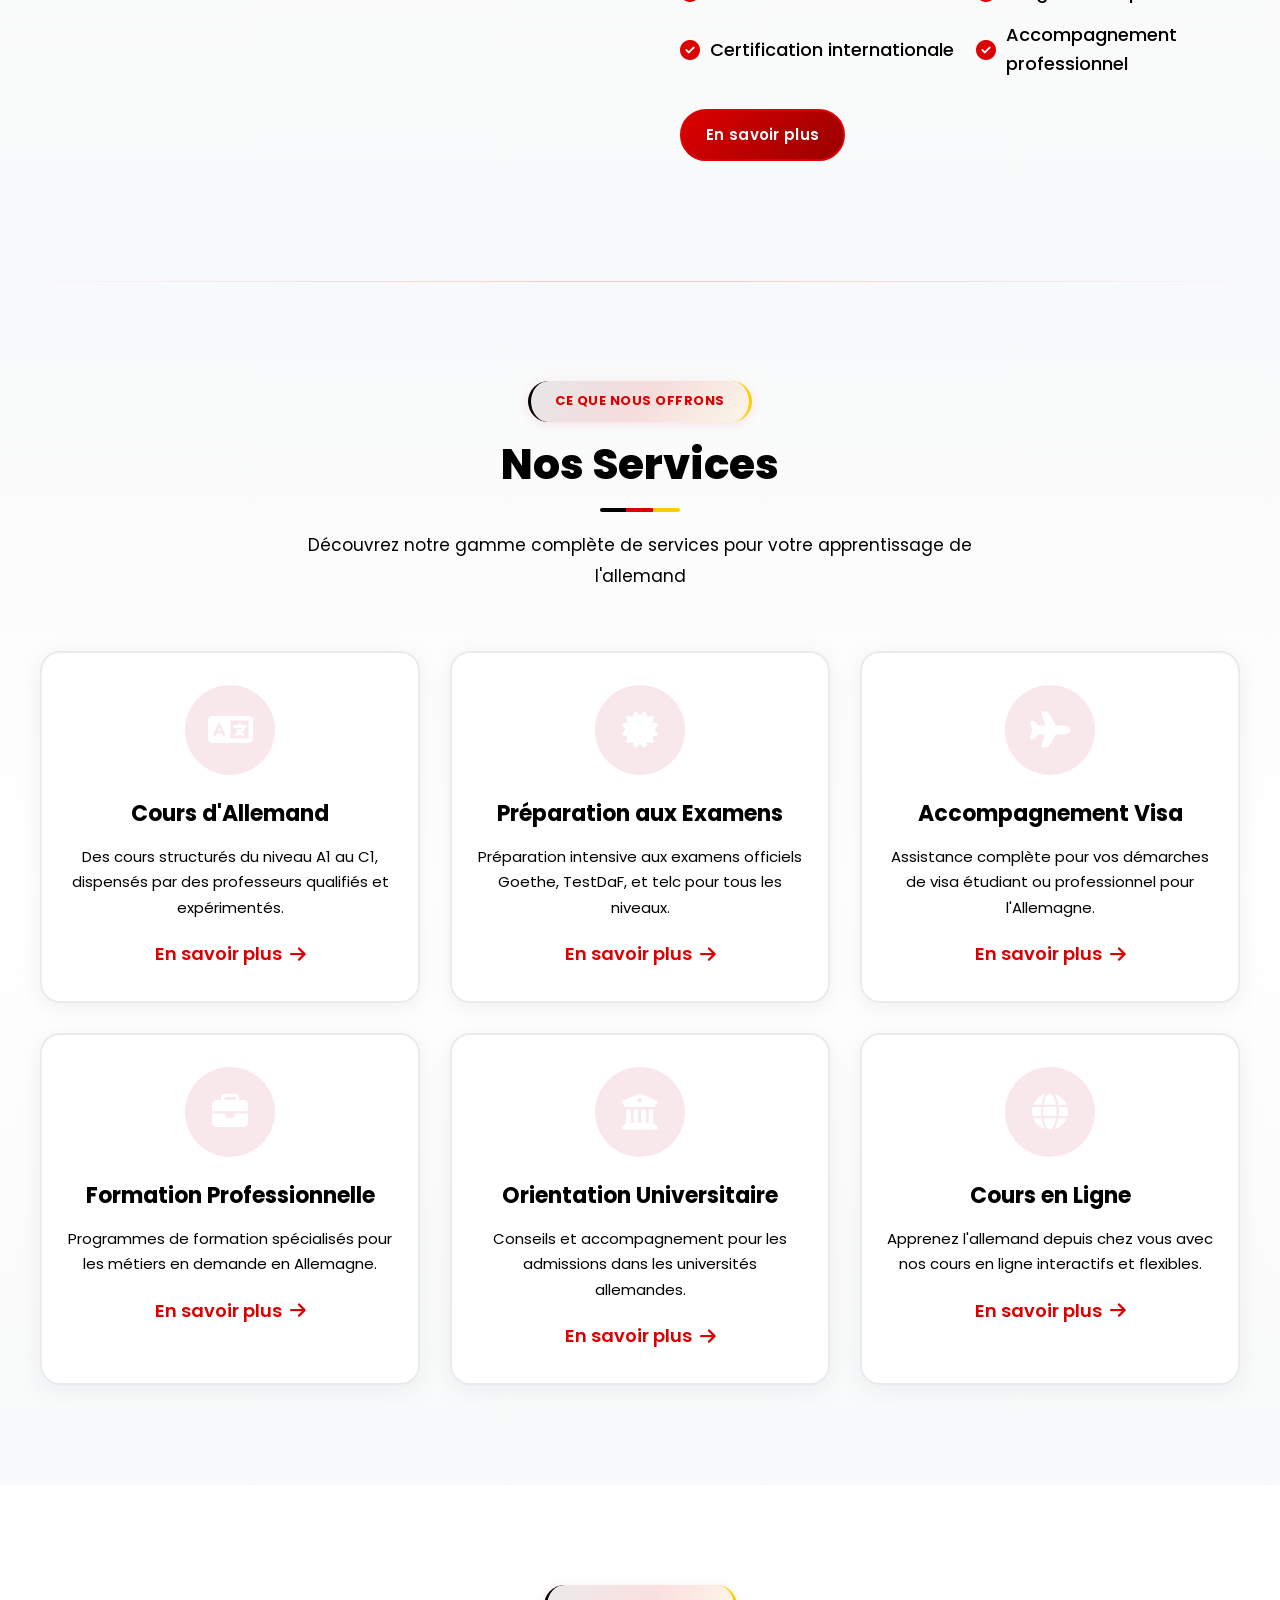
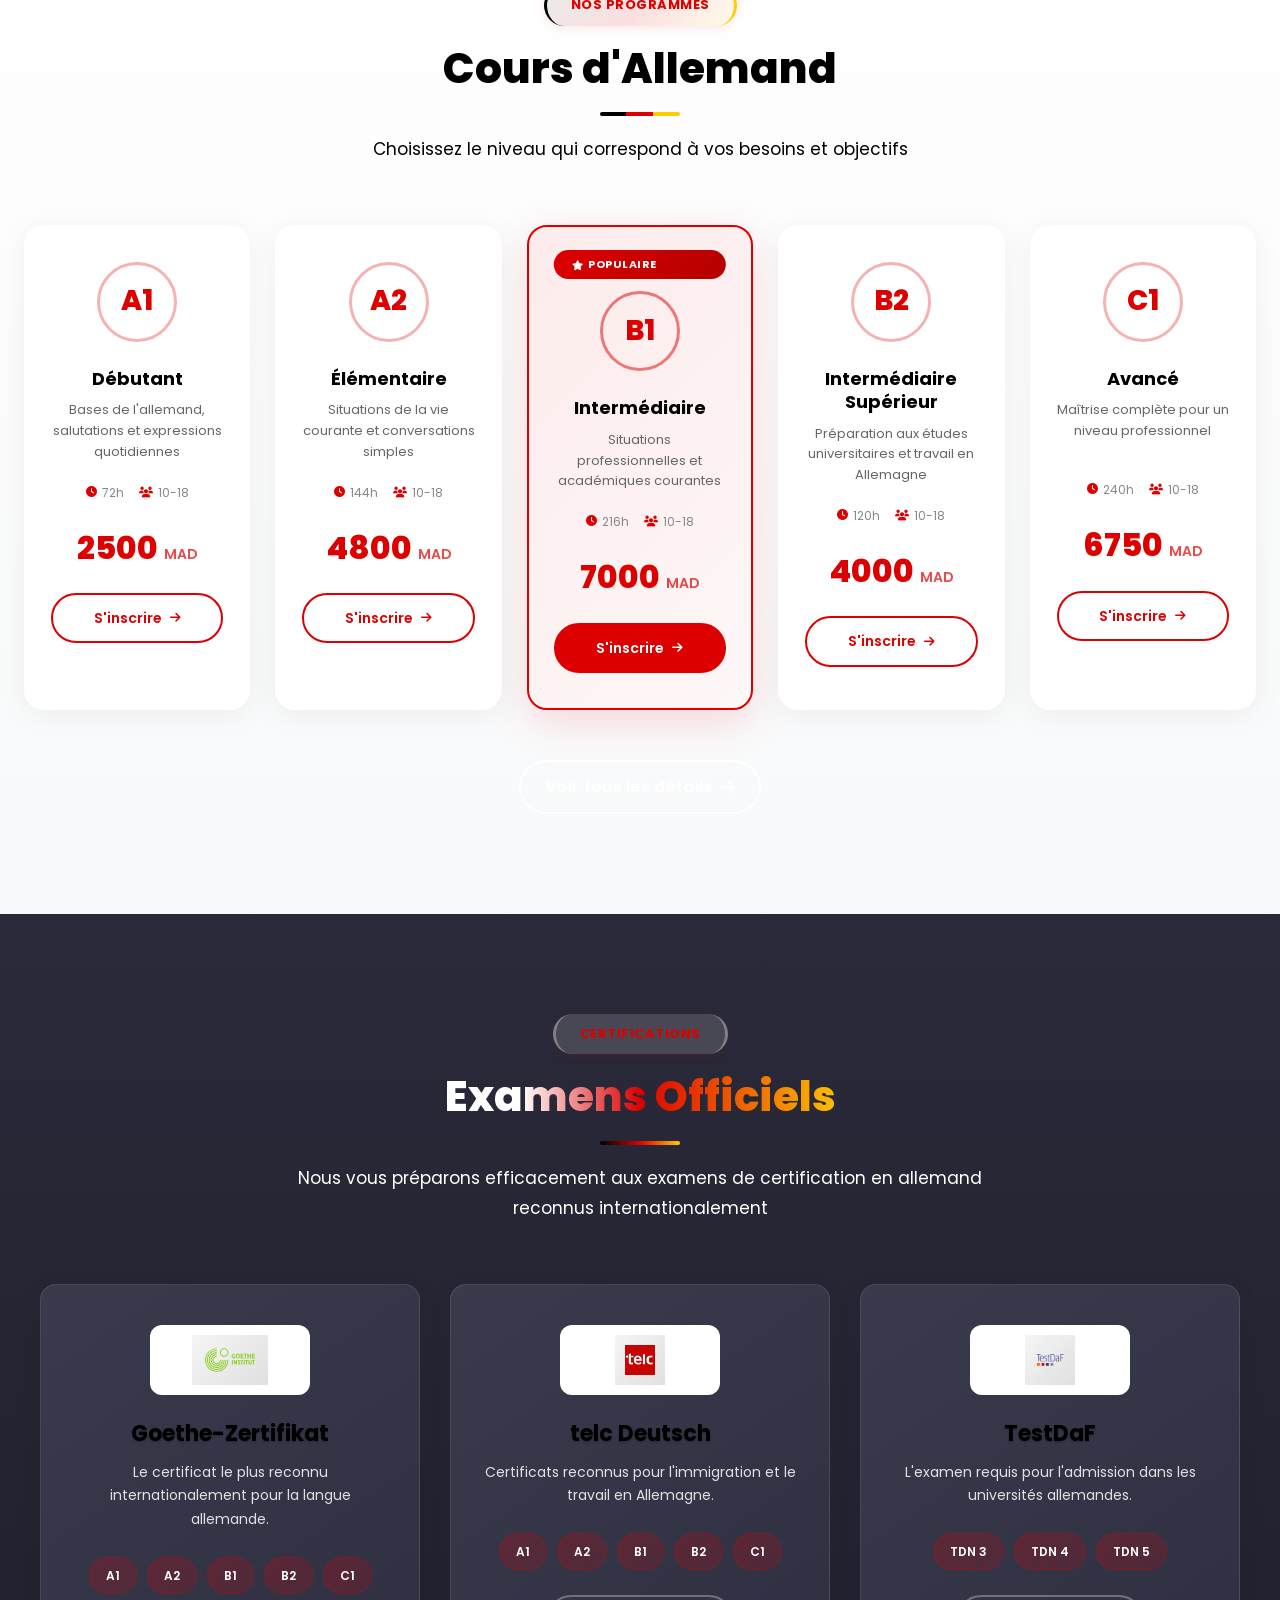
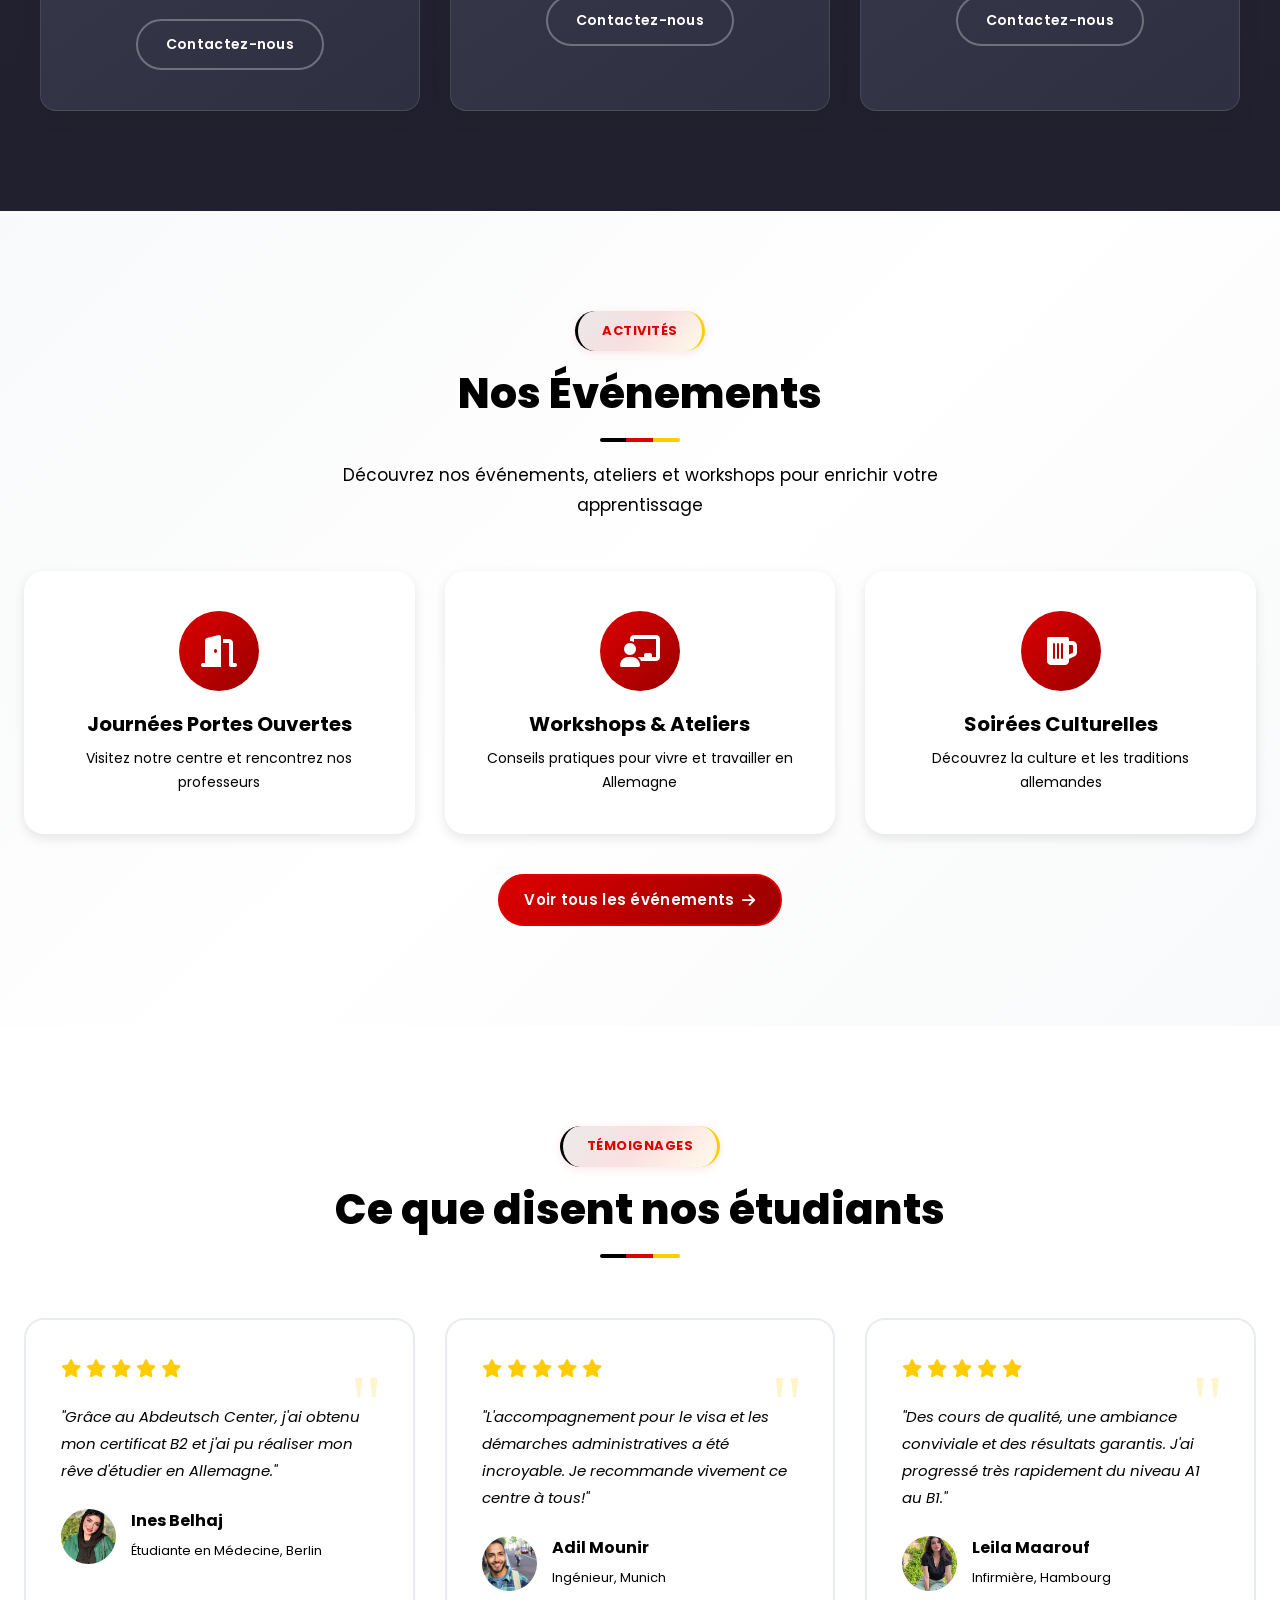
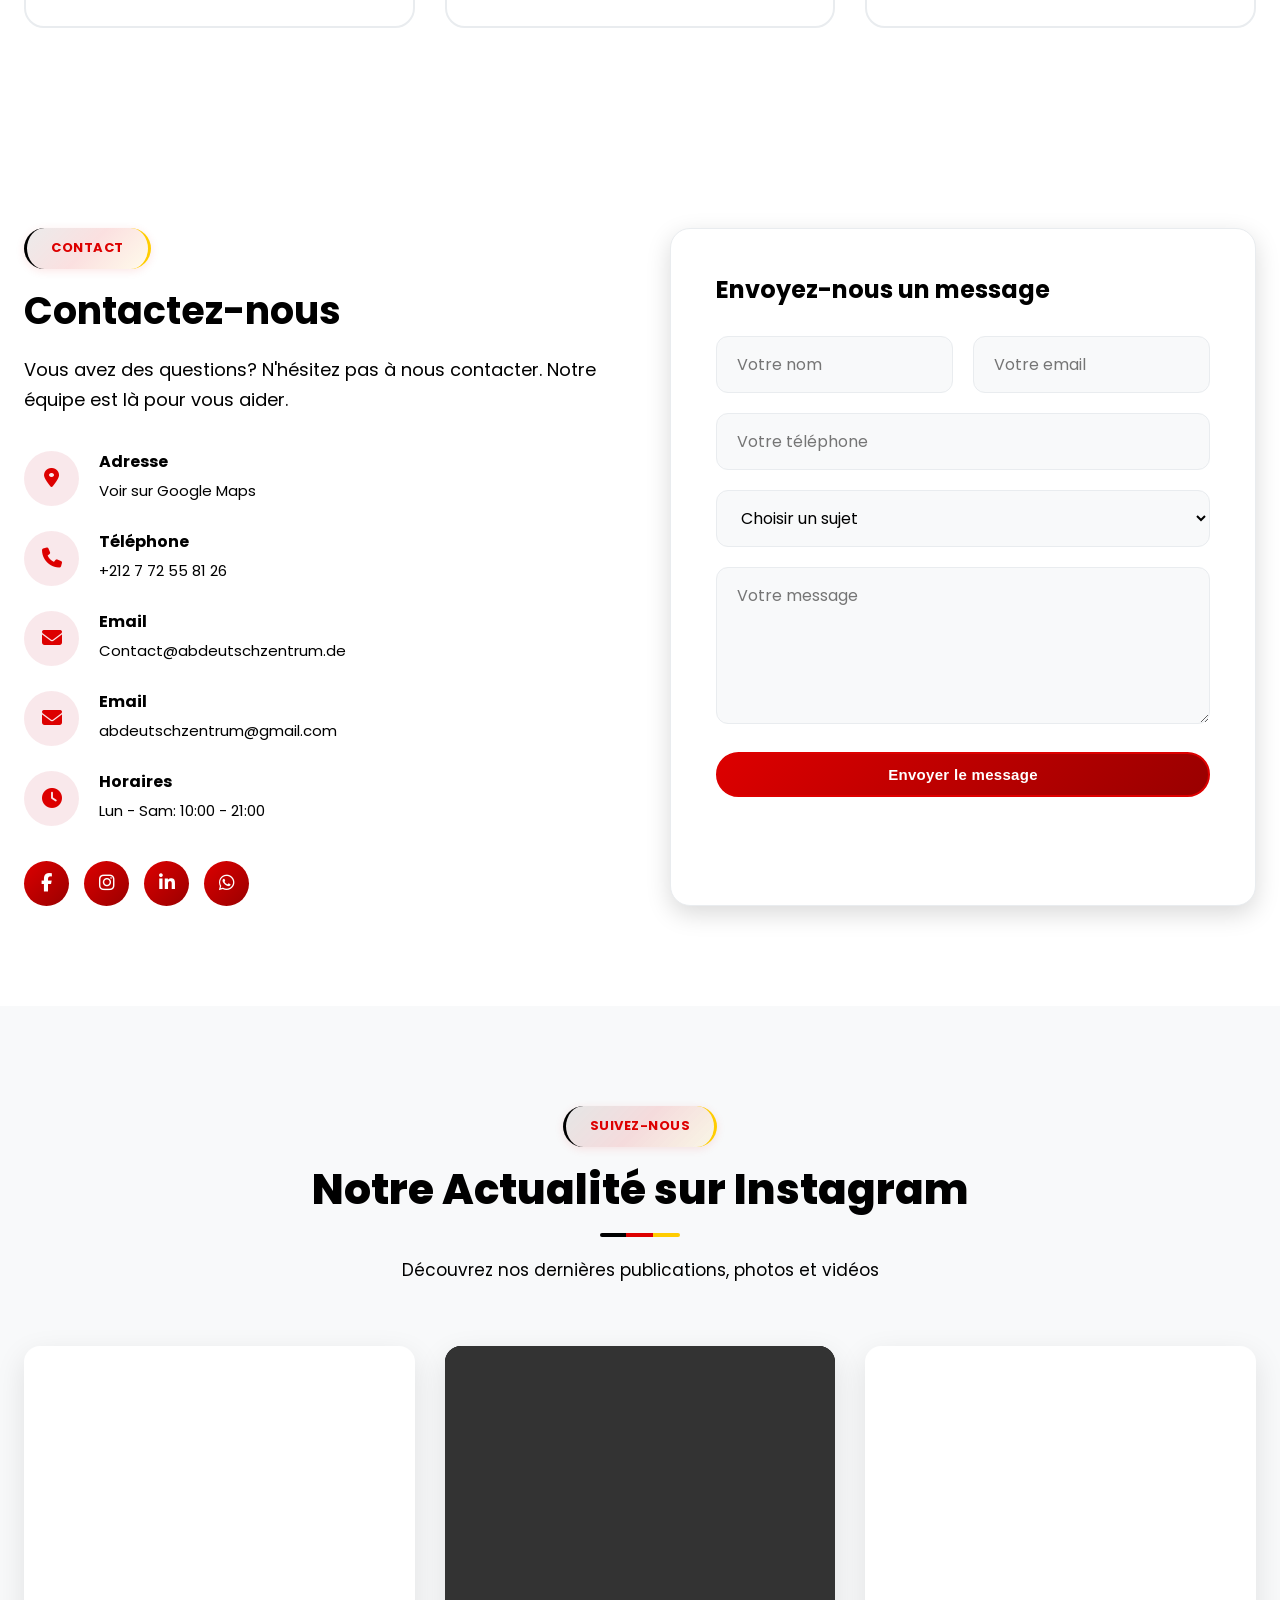
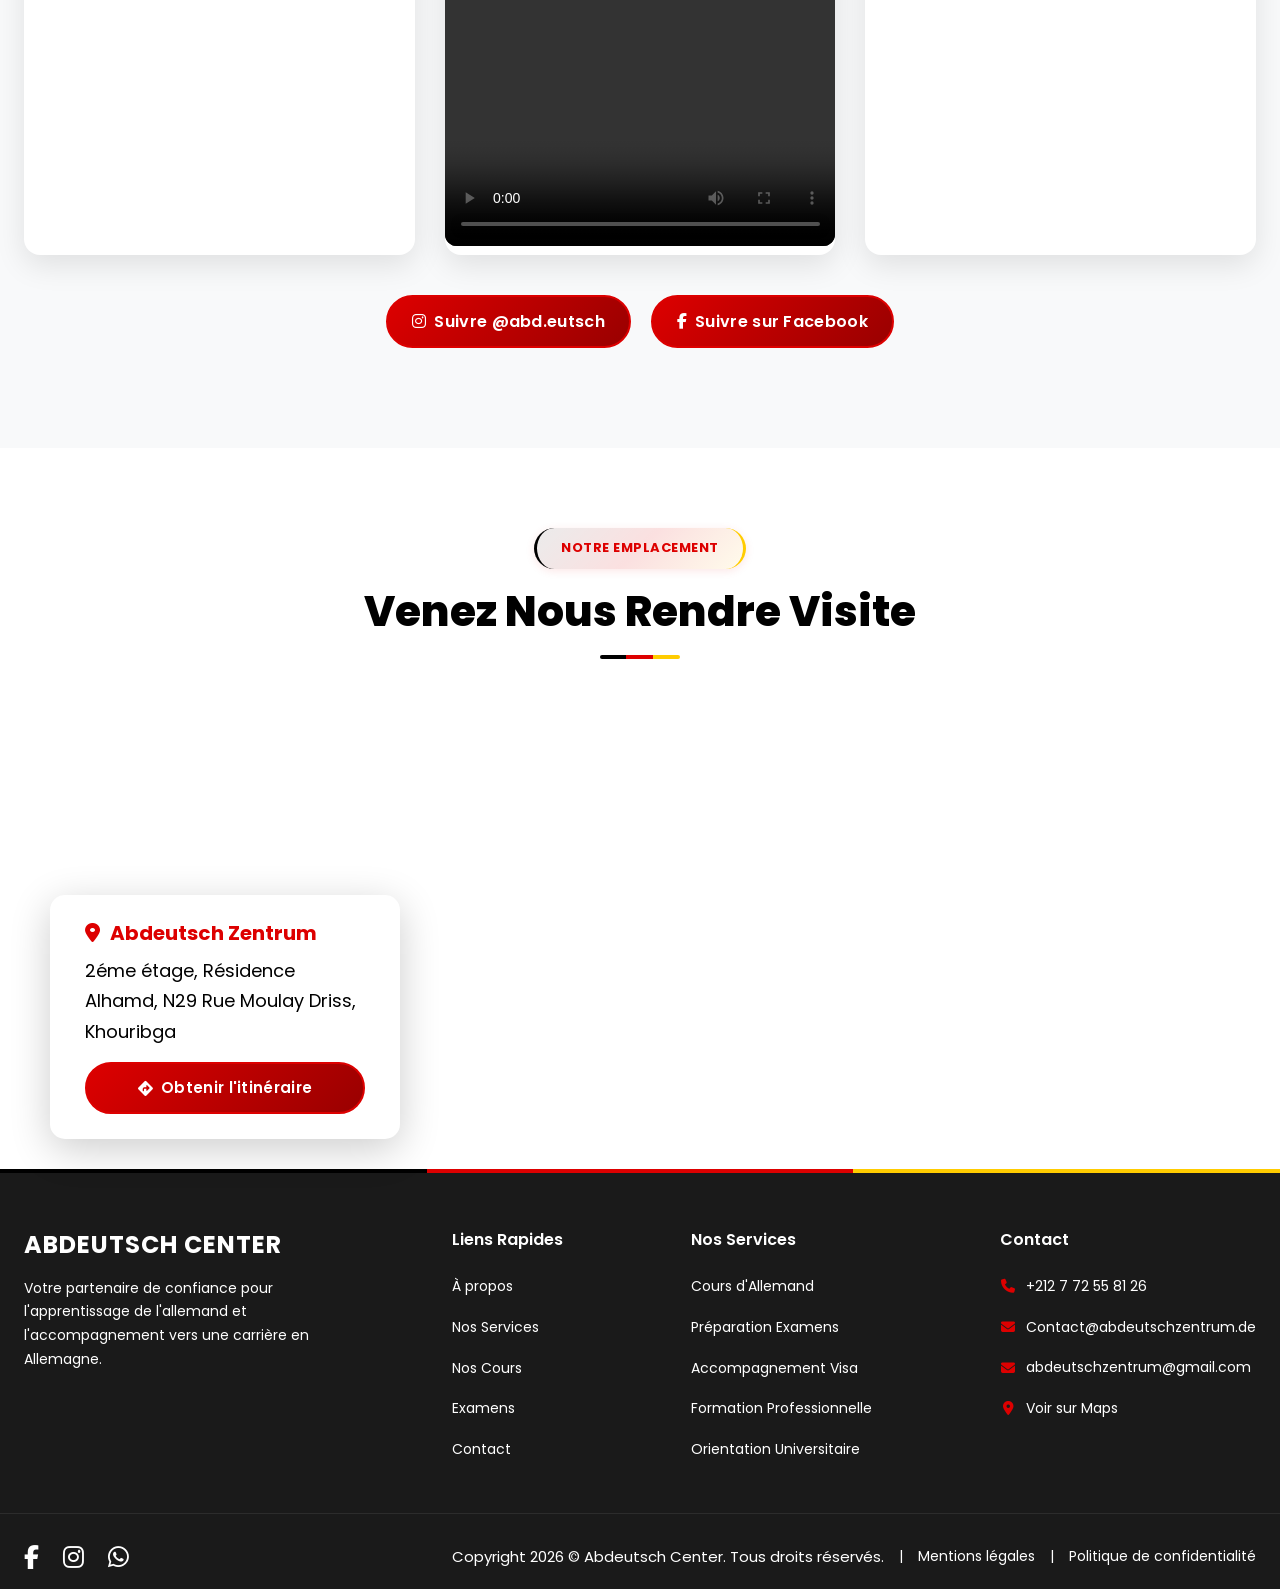
==== commit 5b335a93: "Isolate video hero overlay from slider styles" ====
--- a/index.html
+++ b/index.html
@@ -108,7 +108,7 @@
 
     
     <!-- Hero video section -->
-    <section class="hero-slider hero-video-stage video-hero-slide" id="accueil" aria-label="Présentation Abdeutsch Center">
+    <section class="hero-video-stage video-hero-slide" id="accueil" aria-label="Présentation Abdeutsch Center">
         <video class="hero-background-video" autoplay muted loop playsinline preload="auto" aria-hidden="true">
             <source src="images/Video Project (1).mp4" type="video/mp4">
         </video>
--- a/css/style.css
+++ b/css/style.css
@@ -5425,15 +5425,38 @@
     visibility: visible !important;
 }
 
+.hero-video-stage .hero-content-container,
+.hero-video-stage .hero-foreground,
 .hero-video-stage .hero-logo-wrapper,
 .hero-video-stage .hero-logo-animated,
 .hero-video-stage .slide-content,
 .hero-video-stage .slide-content h1,
 .hero-video-stage .slide-content p,
-.hero-video-stage .slide-buttons {
+.hero-video-stage .slide-buttons,
+.hero-video-stage .slide-buttons a {
     opacity: 1 !important;
     visibility: visible !important;
+    display: block !important;
     transform: none !important;
+    animation: none !important;
+    transition: none !important;
+}
+
+.hero-video-stage .hero-content-container,
+.hero-video-stage .hero-foreground {
+    display: flex !important;
+}
+
+.hero-video-stage .hero-foreground {
+    flex-direction: column !important;
+    align-items: center !important;
+}
+
+.hero-video-stage .slide-content {
+    position: relative !important;
+    top: auto !important;
+    left: auto !important;
+    margin: 0 auto !important;
 }
 
 .hero-video-stage .hero-logo-wrapper {
--- a/css/style.css
+++ b/css/style.css
@@ -5425,15 +5425,38 @@
     visibility: visible !important;
 }
 
+.hero-video-stage .hero-content-container,
+.hero-video-stage .hero-foreground,
 .hero-video-stage .hero-logo-wrapper,
 .hero-video-stage .hero-logo-animated,
 .hero-video-stage .slide-content,
 .hero-video-stage .slide-content h1,
 .hero-video-stage .slide-content p,
-.hero-video-stage .slide-buttons {
+.hero-video-stage .slide-buttons,
+.hero-video-stage .slide-buttons a {
     opacity: 1 !important;
     visibility: visible !important;
+    display: block !important;
     transform: none !important;
+    animation: none !important;
+    transition: none !important;
+}
+
+.hero-video-stage .hero-content-container,
+.hero-video-stage .hero-foreground {
+    display: flex !important;
+}
+
+.hero-video-stage .hero-foreground {
+    flex-direction: column !important;
+    align-items: center !important;
+}
+
+.hero-video-stage .slide-content {
+    position: relative !important;
+    top: auto !important;
+    left: auto !important;
+    margin: 0 auto !important;
 }
 
 .hero-video-stage .hero-logo-wrapper {
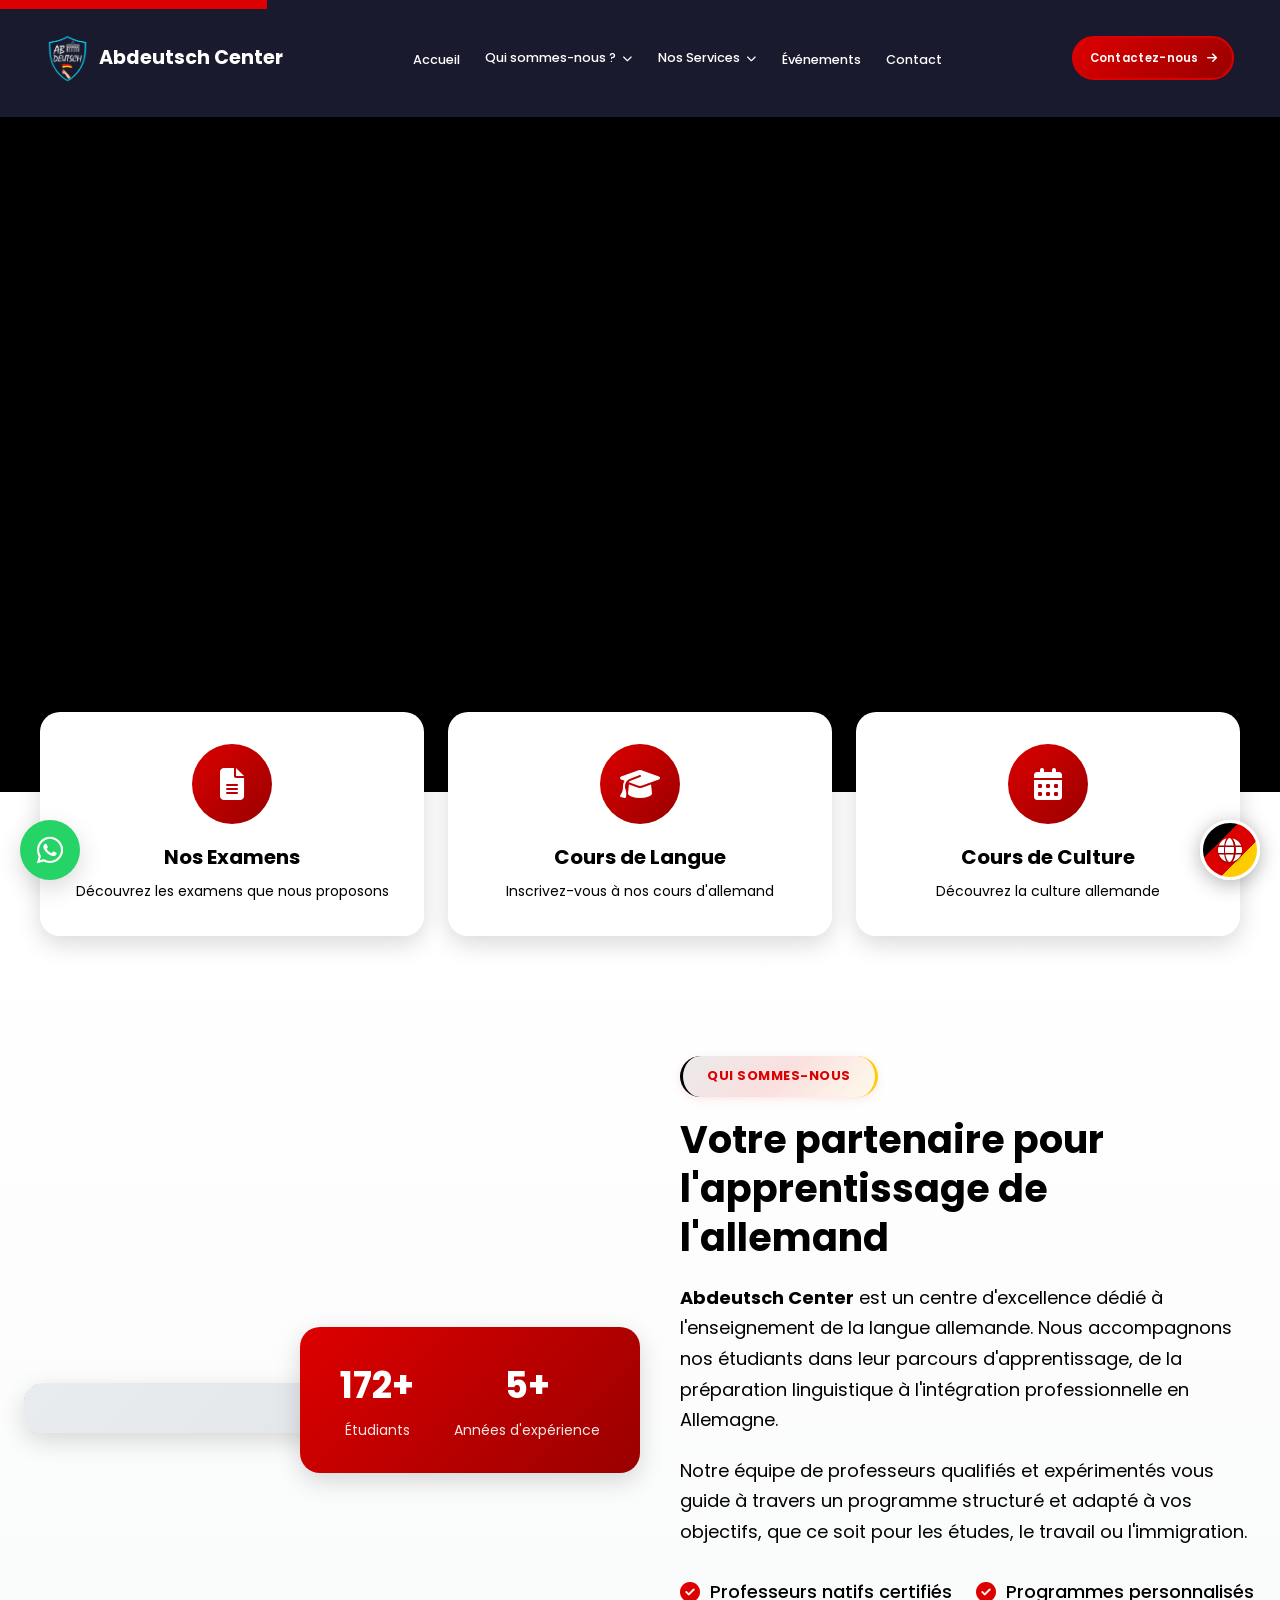
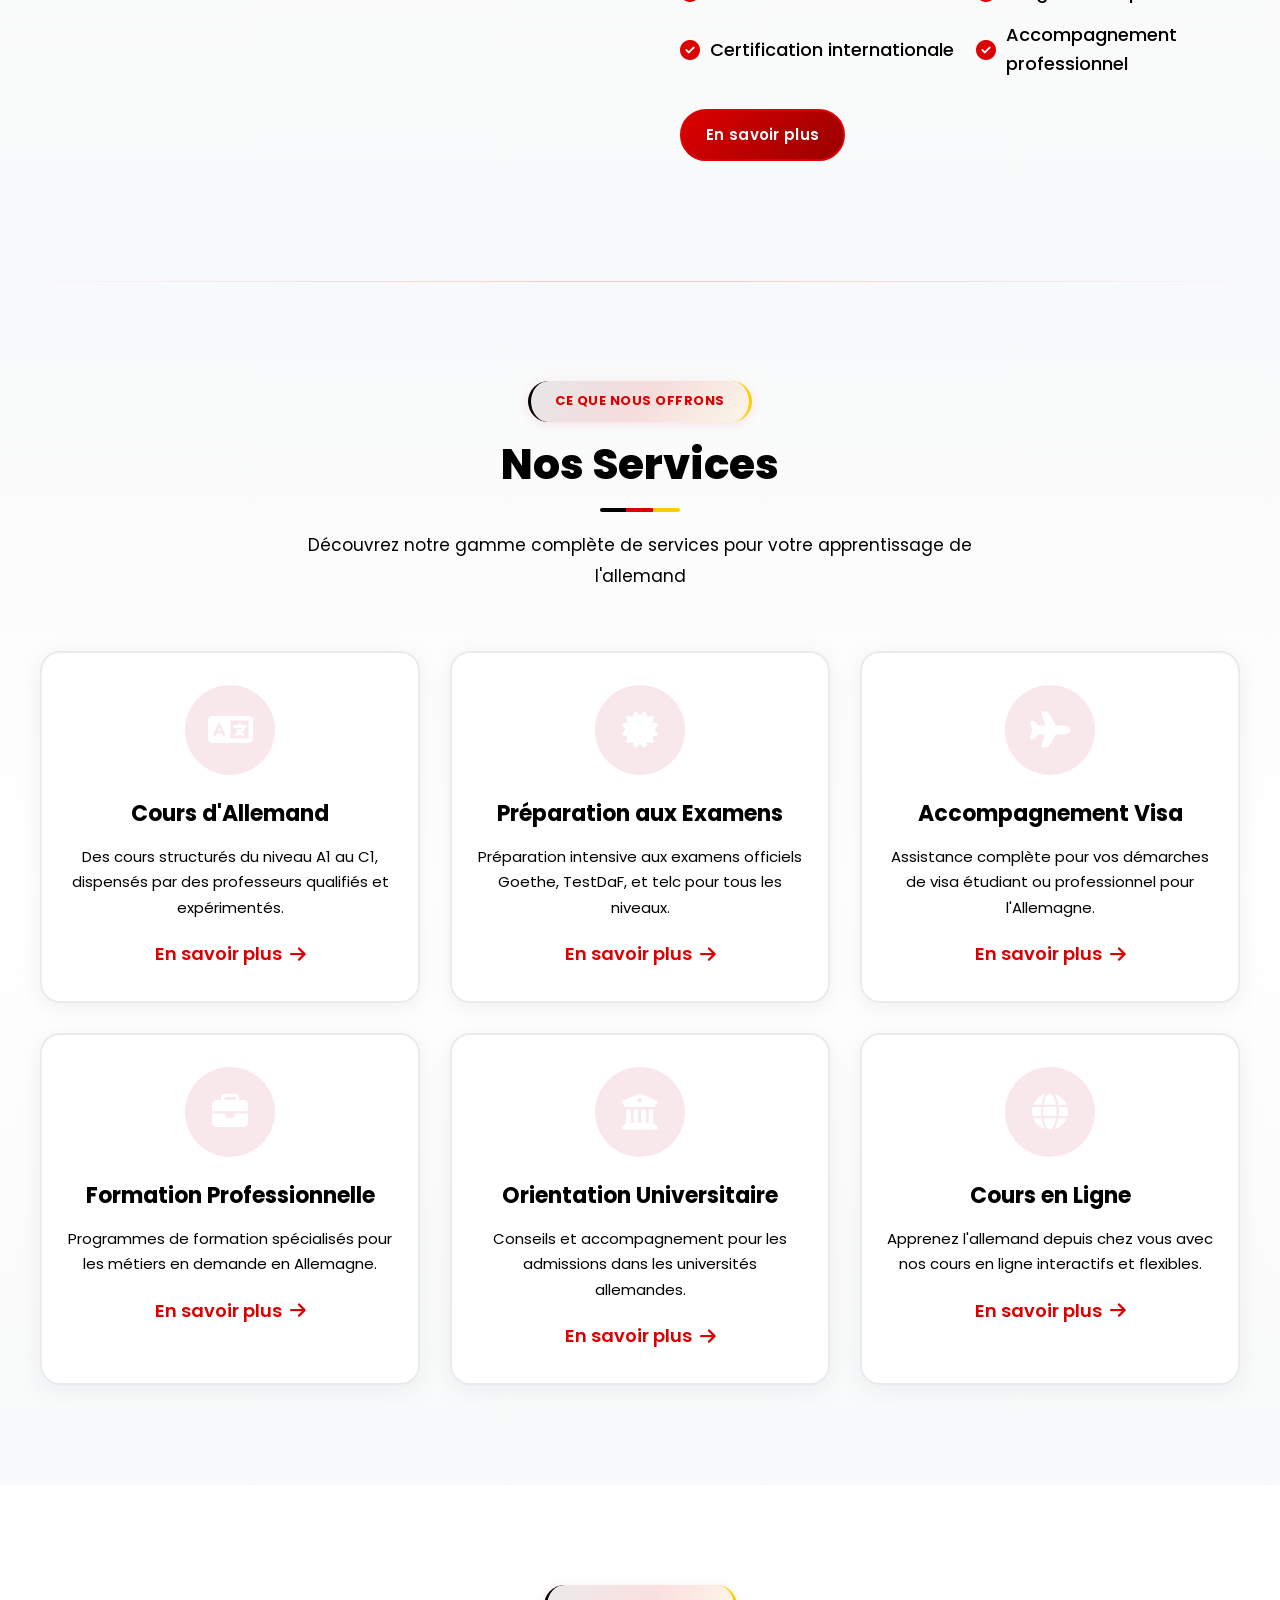
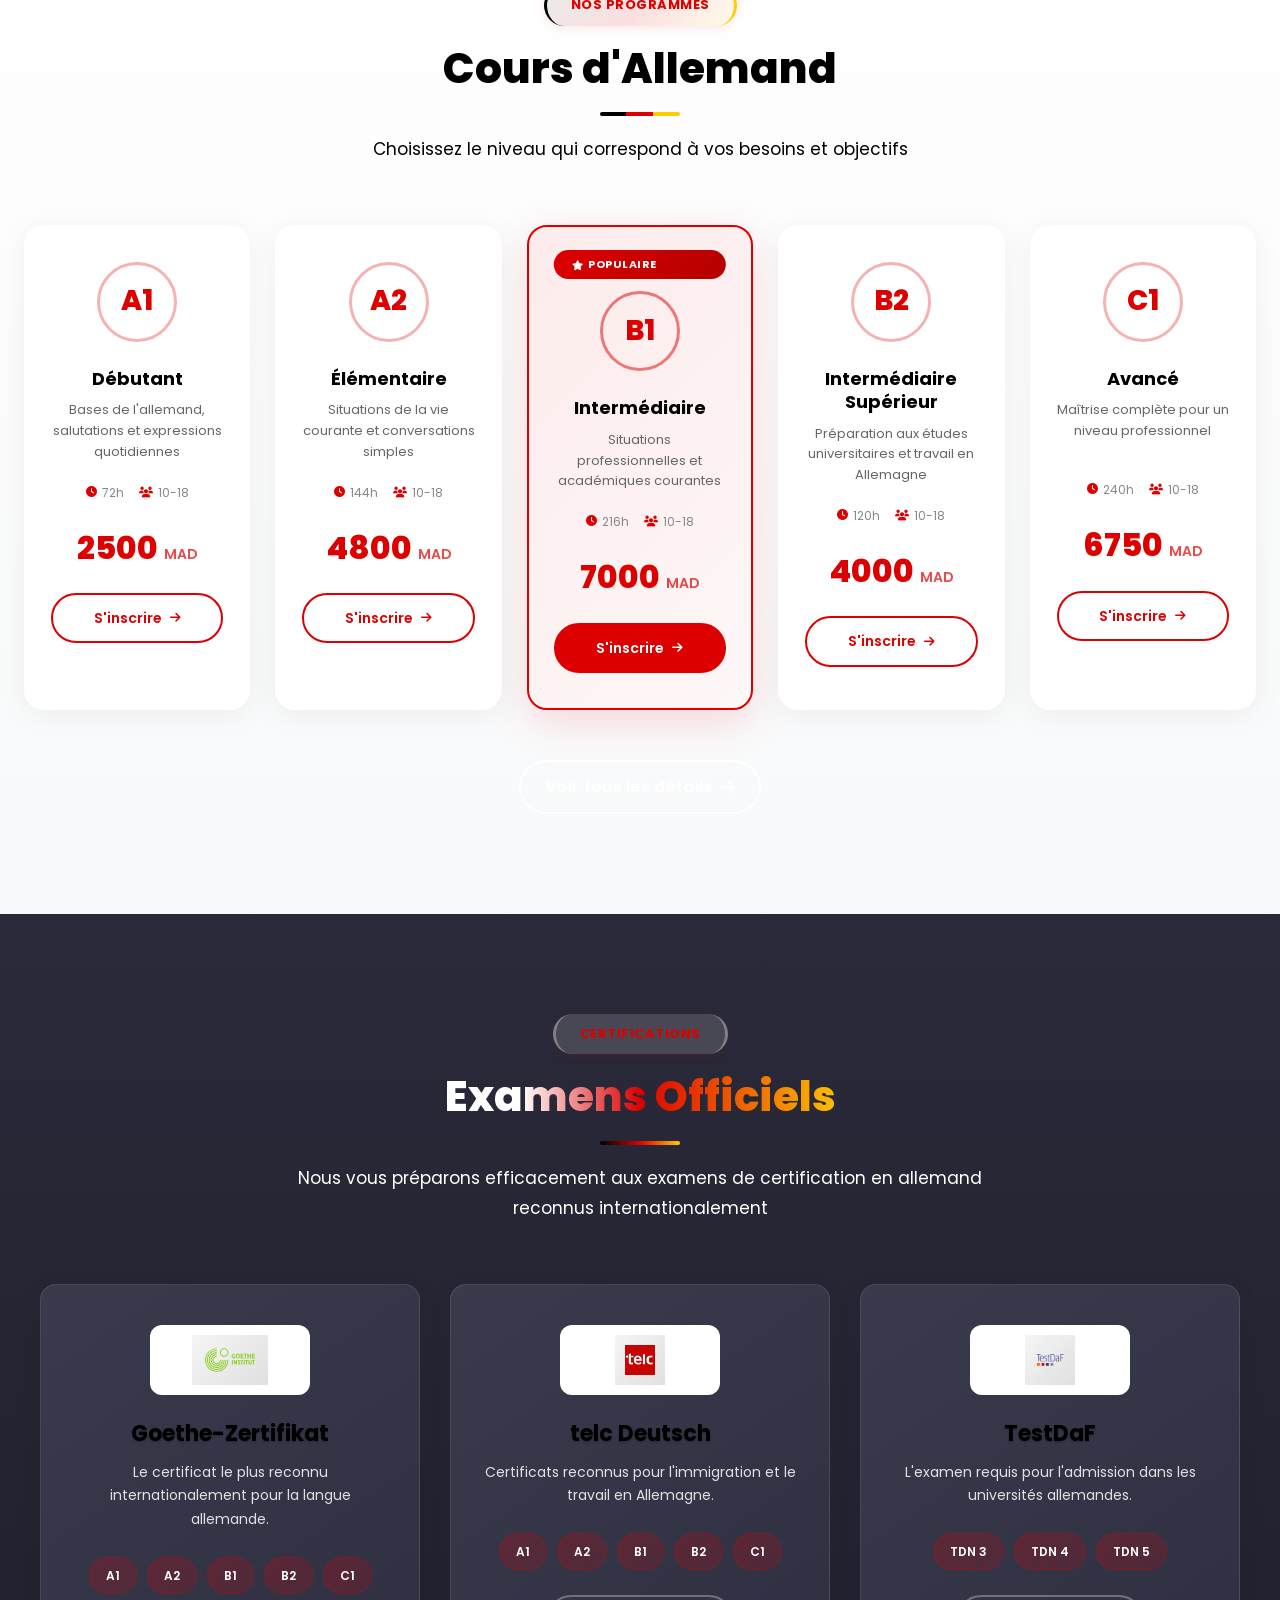
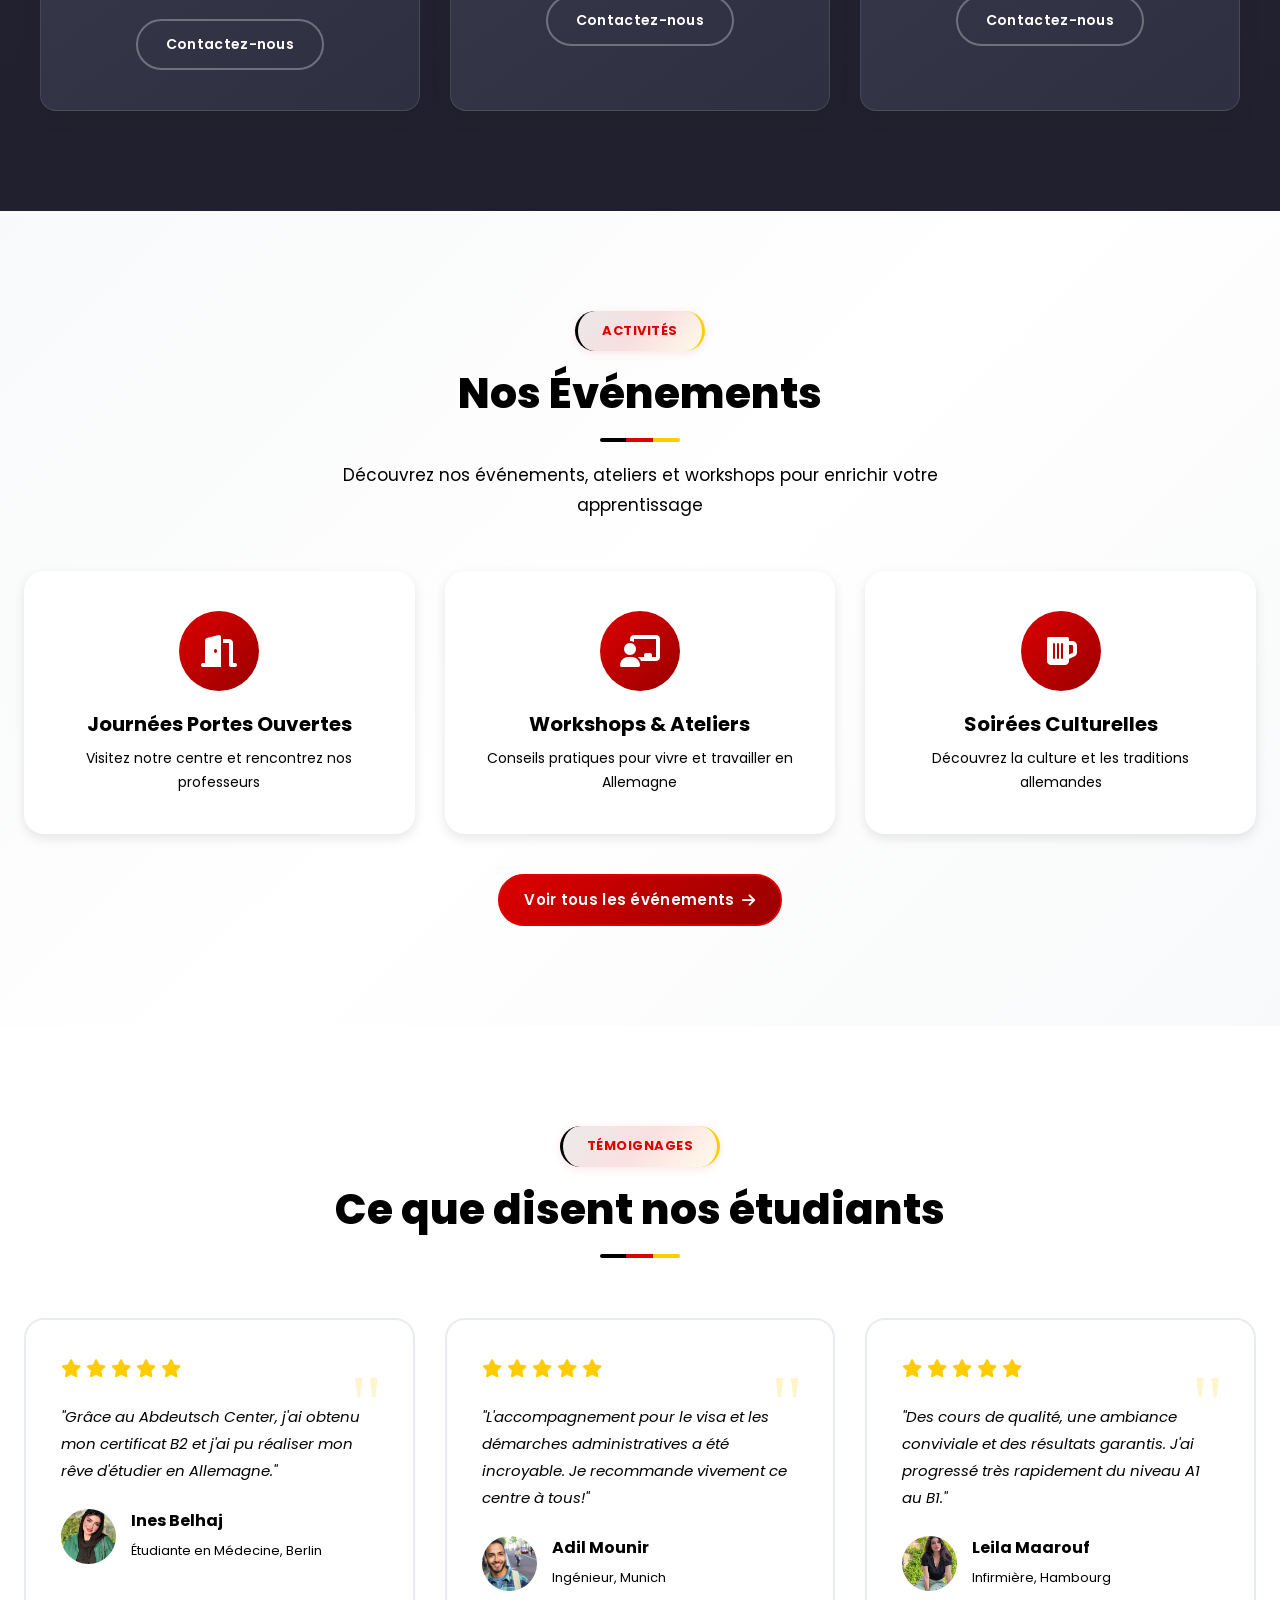
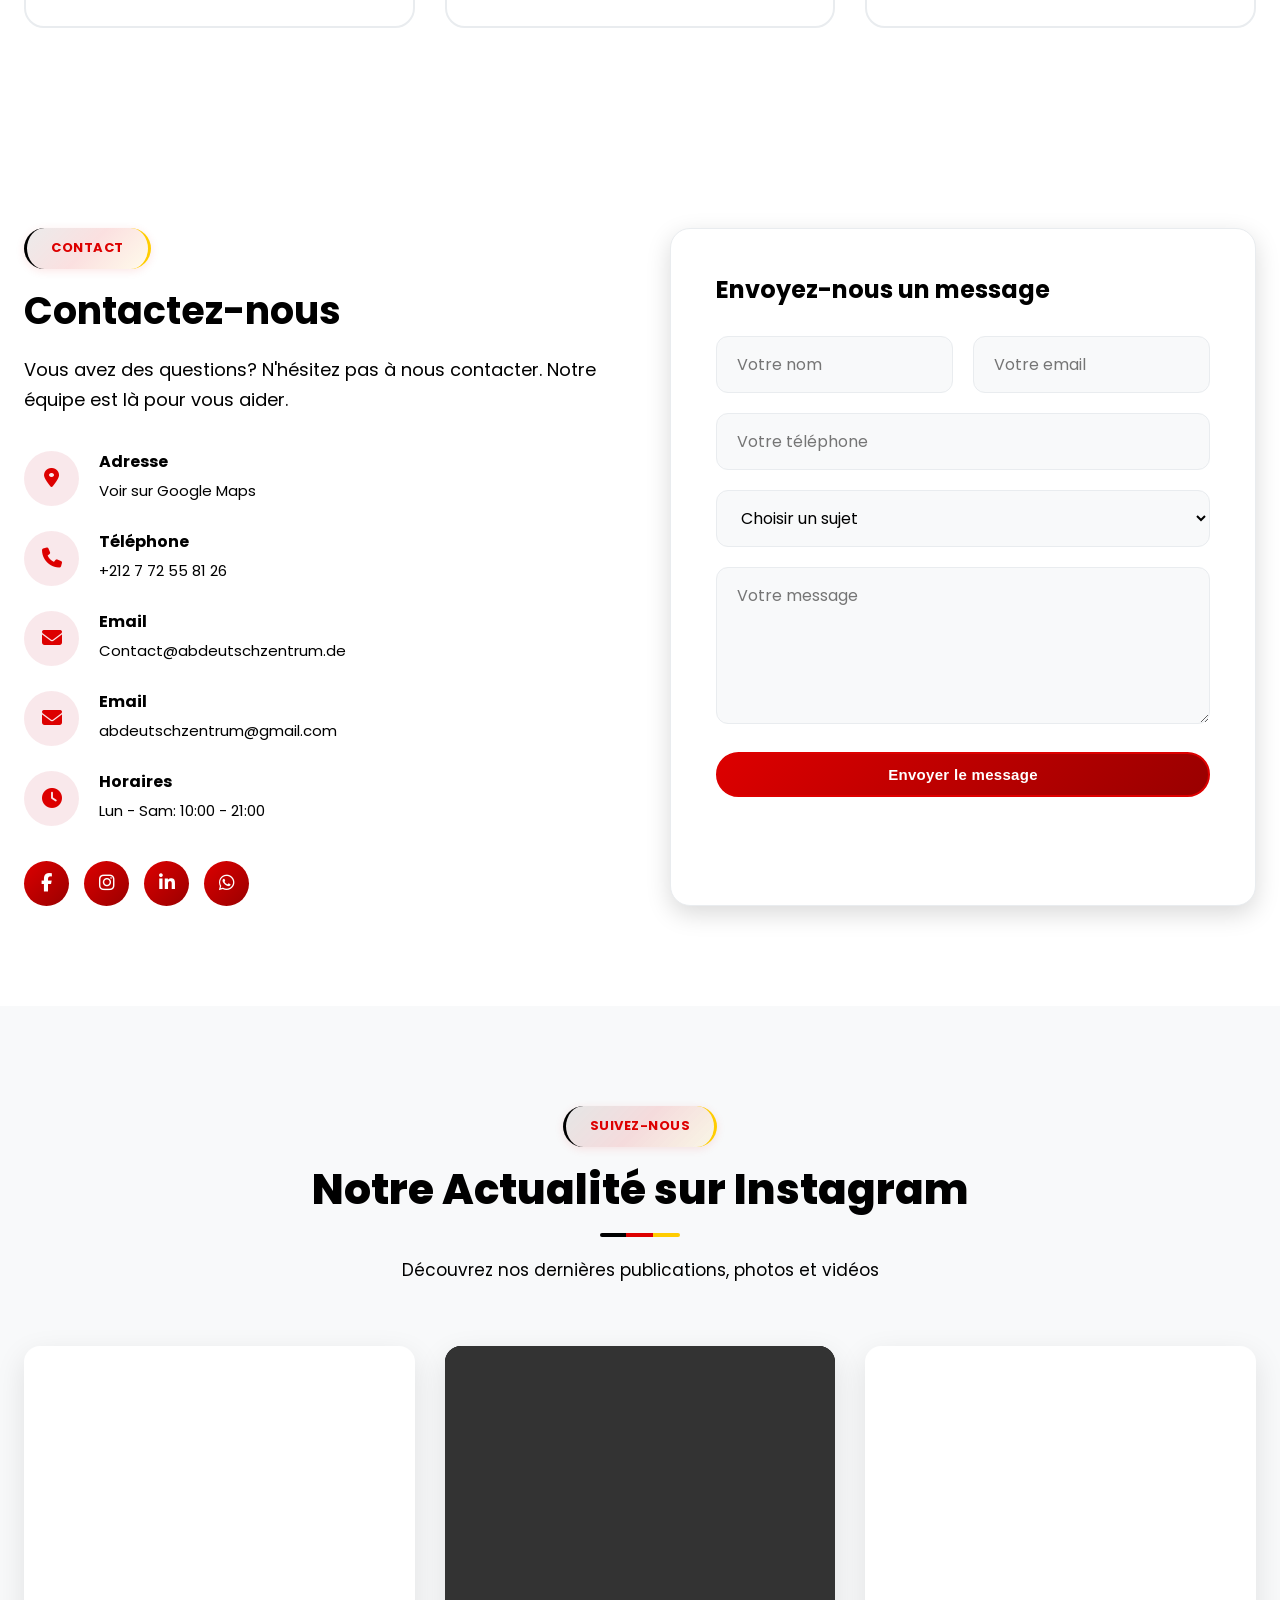
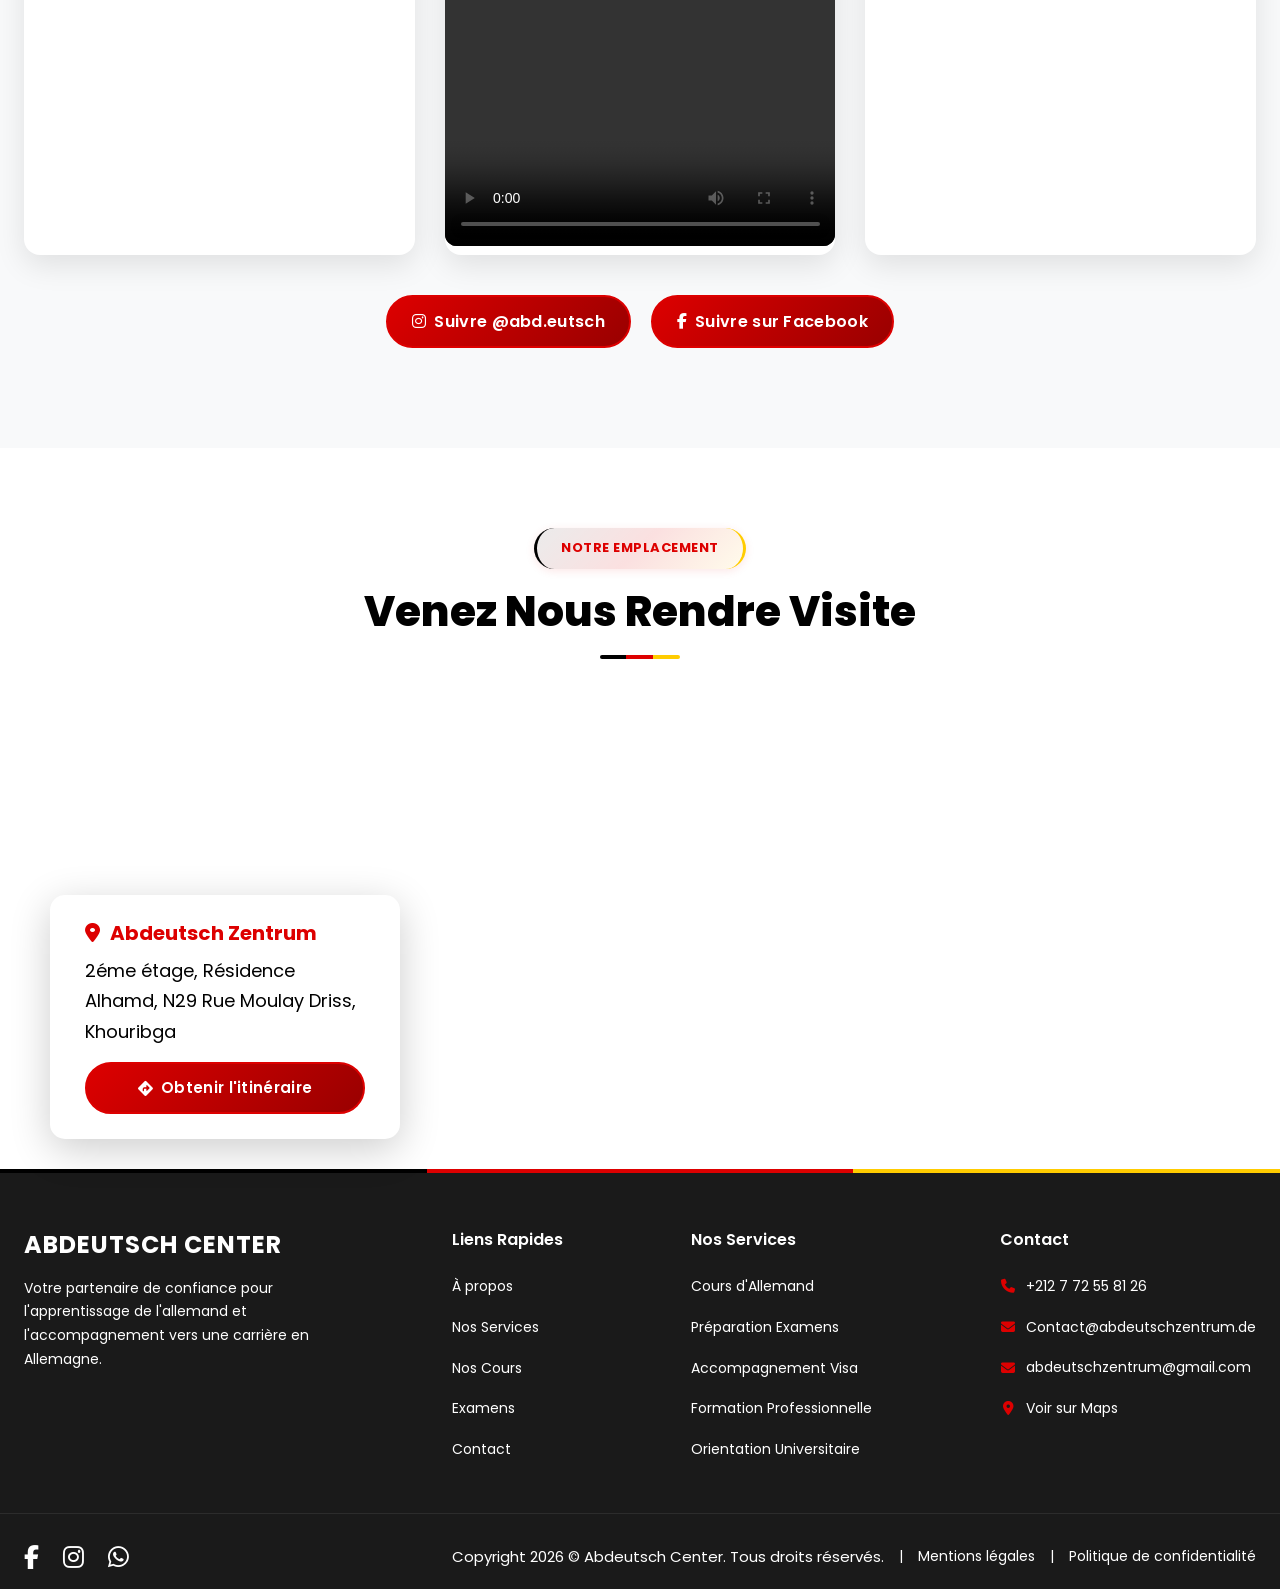
==== commit 5fed1feb: "Add video-ready loading state and text blur panel" ====
--- a/index.html
+++ b/index.html
@@ -108,7 +108,7 @@
 
     
     <!-- Hero video section -->
-    <section class="hero-video-stage video-hero-slide" id="accueil" aria-label="Présentation Abdeutsch Center">
+    <section class="hero-video-stage video-hero-slide video-loading" id="accueil" aria-label="Présentation Abdeutsch Center">
         <video class="hero-background-video" autoplay muted loop playsinline preload="auto" aria-hidden="true">
             <source src="images/Video Project (1).mp4" type="video/mp4">
         </video>
--- a/css/style.css
+++ b/css/style.css
@@ -5415,14 +5415,27 @@
 }
 
 .hero-video-stage .hero-foreground {
-    position: relative !important;
-    z-index: 6 !important;
-    display: flex !important;
-    flex-direction: column !important;
-    align-items: center !important;
-    width: min(100%, 760px) !important;
-    opacity: 1 !important;
-    visibility: visible !important;
+  position: relative;
+  z-index: 21;
+  width: min(94%, 820px);
+  padding: clamp(1.25rem, 3vw, 2.5rem);
+  border-radius: 24px;
+  background: rgba(7, 15, 28, 0.58) !important;
+  border: 1px solid rgba(255, 255, 255, 0.2);
+  box-shadow: 0 20px 70px rgba(0, 0, 0, 0.38);
+  backdrop-filter: blur(18px) saturate(1.15) !important;
+  -webkit-backdrop-filter: blur(18px) saturate(1.15) !important;
+  transition: opacity 180ms ease;
+  }
+
+.hero-video-stage.video-loading .hero-foreground {
+  opacity: 0 !important;
+  visibility: hidden !important;
+}
+
+.hero-video-stage.video-ready .hero-foreground {
+  opacity: 1 !important;
+  visibility: visible !important;
 }
 
 .hero-video-stage .hero-content-container,
--- a/css/style.css
+++ b/css/style.css
@@ -5415,14 +5415,27 @@
 }
 
 .hero-video-stage .hero-foreground {
-    position: relative !important;
-    z-index: 6 !important;
-    display: flex !important;
-    flex-direction: column !important;
-    align-items: center !important;
-    width: min(100%, 760px) !important;
-    opacity: 1 !important;
-    visibility: visible !important;
+  position: relative;
+  z-index: 21;
+  width: min(94%, 820px);
+  padding: clamp(1.25rem, 3vw, 2.5rem);
+  border-radius: 24px;
+  background: rgba(7, 15, 28, 0.58) !important;
+  border: 1px solid rgba(255, 255, 255, 0.2);
+  box-shadow: 0 20px 70px rgba(0, 0, 0, 0.38);
+  backdrop-filter: blur(18px) saturate(1.15) !important;
+  -webkit-backdrop-filter: blur(18px) saturate(1.15) !important;
+  transition: opacity 180ms ease;
+  }
+
+.hero-video-stage.video-loading .hero-foreground {
+  opacity: 0 !important;
+  visibility: hidden !important;
+}
+
+.hero-video-stage.video-ready .hero-foreground {
+  opacity: 1 !important;
+  visibility: visible !important;
 }
 
 .hero-video-stage .hero-content-container,
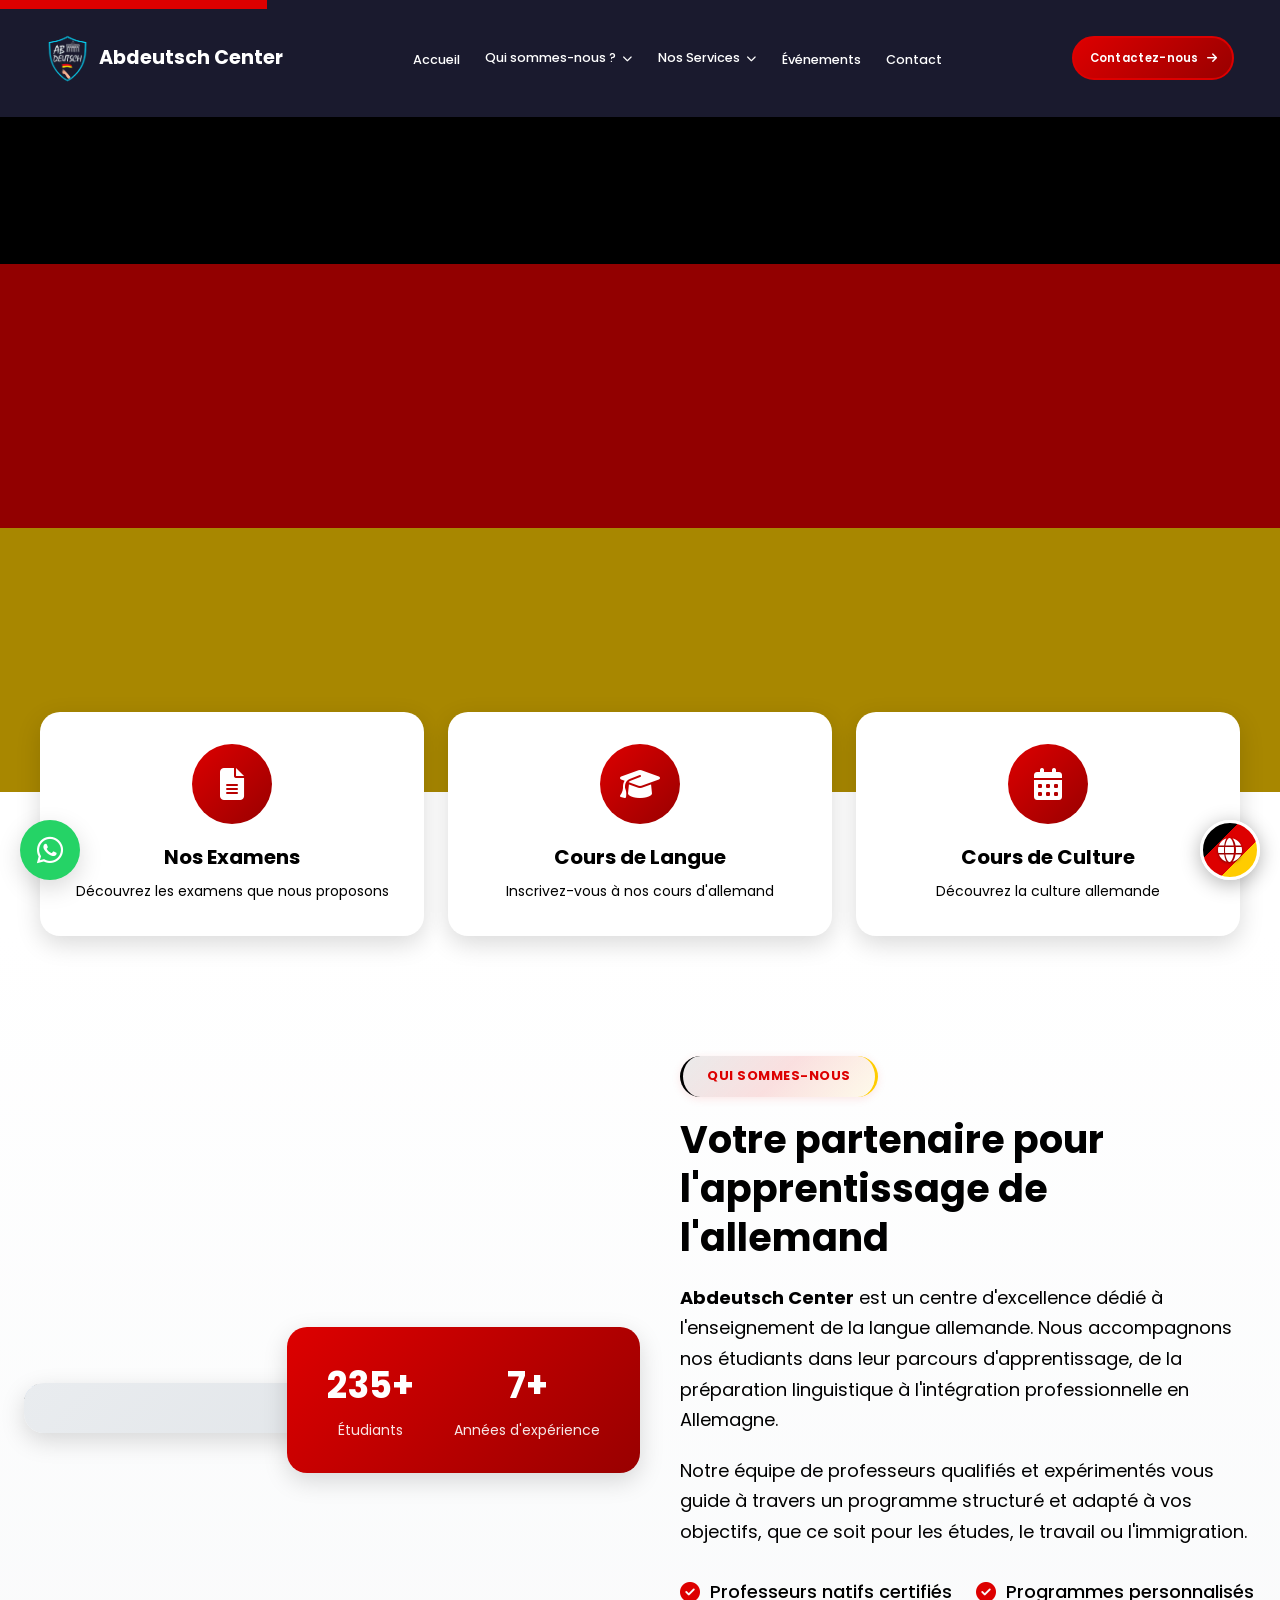
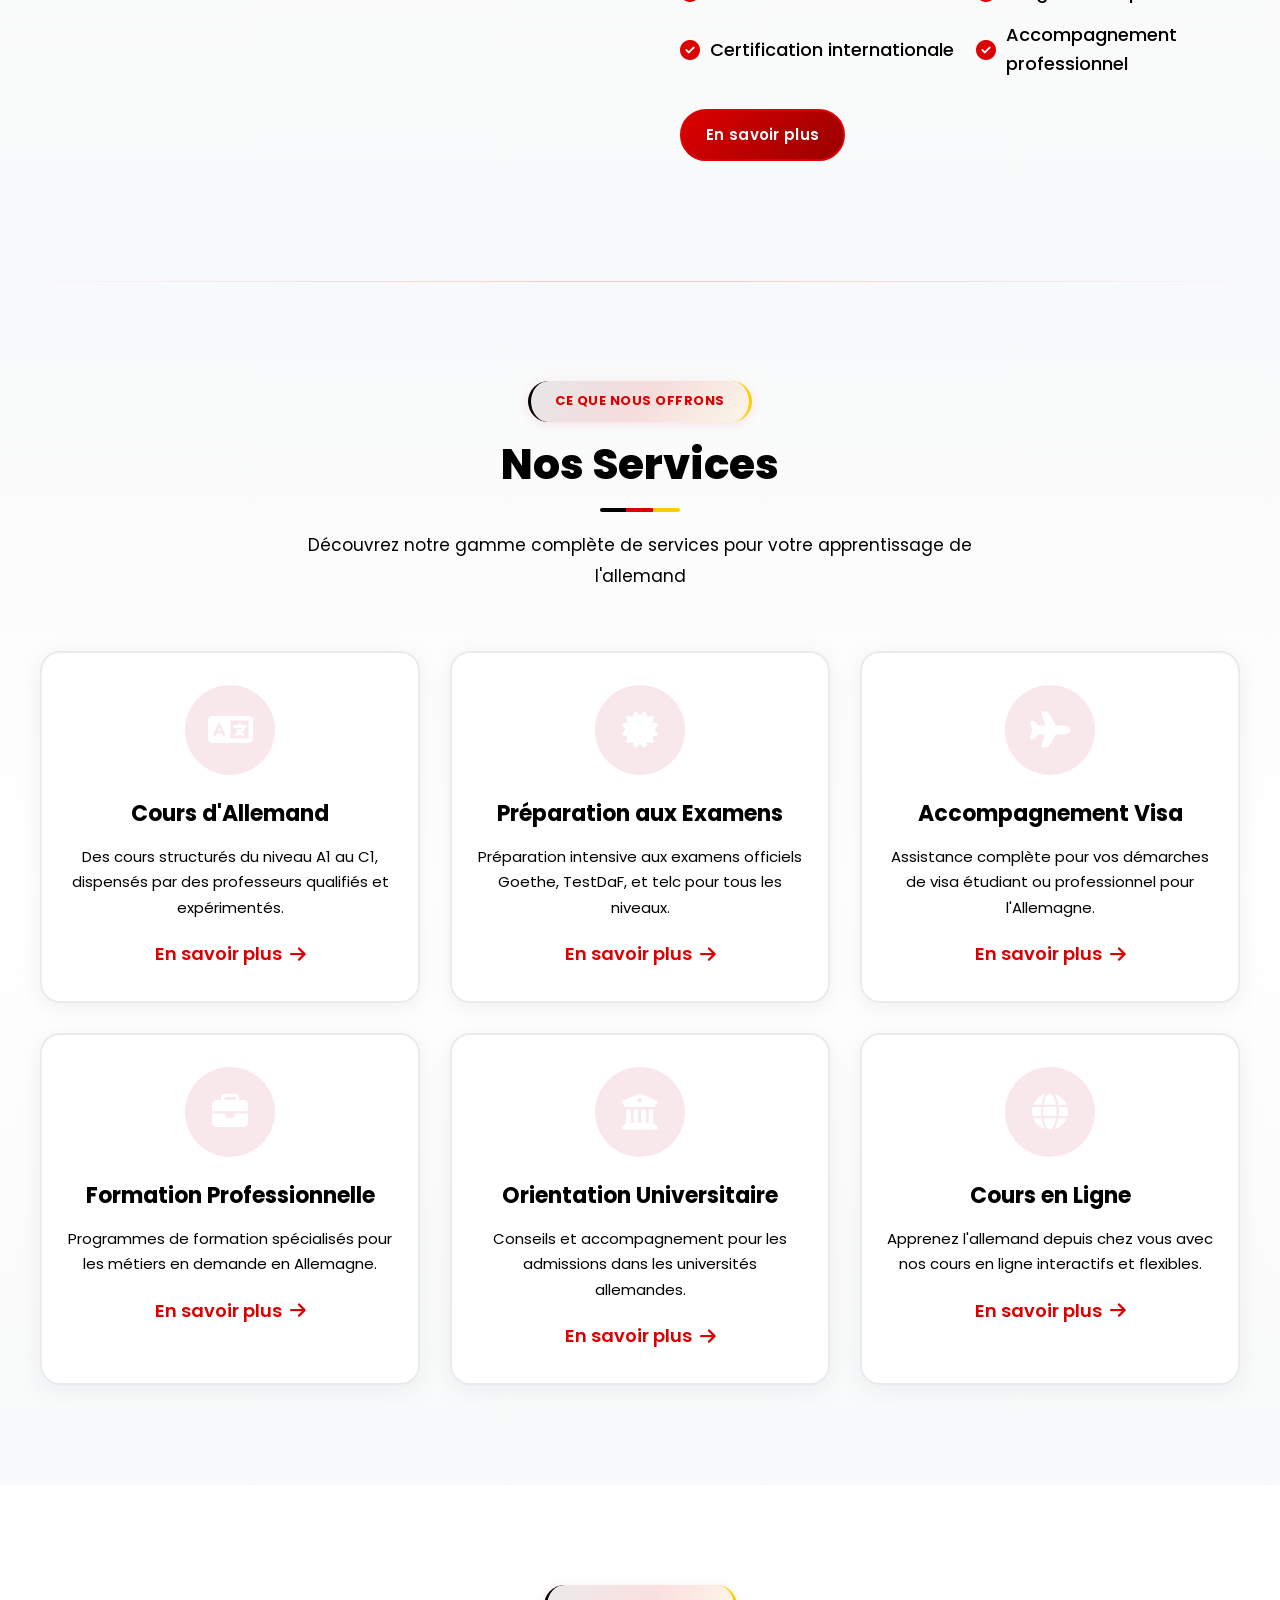
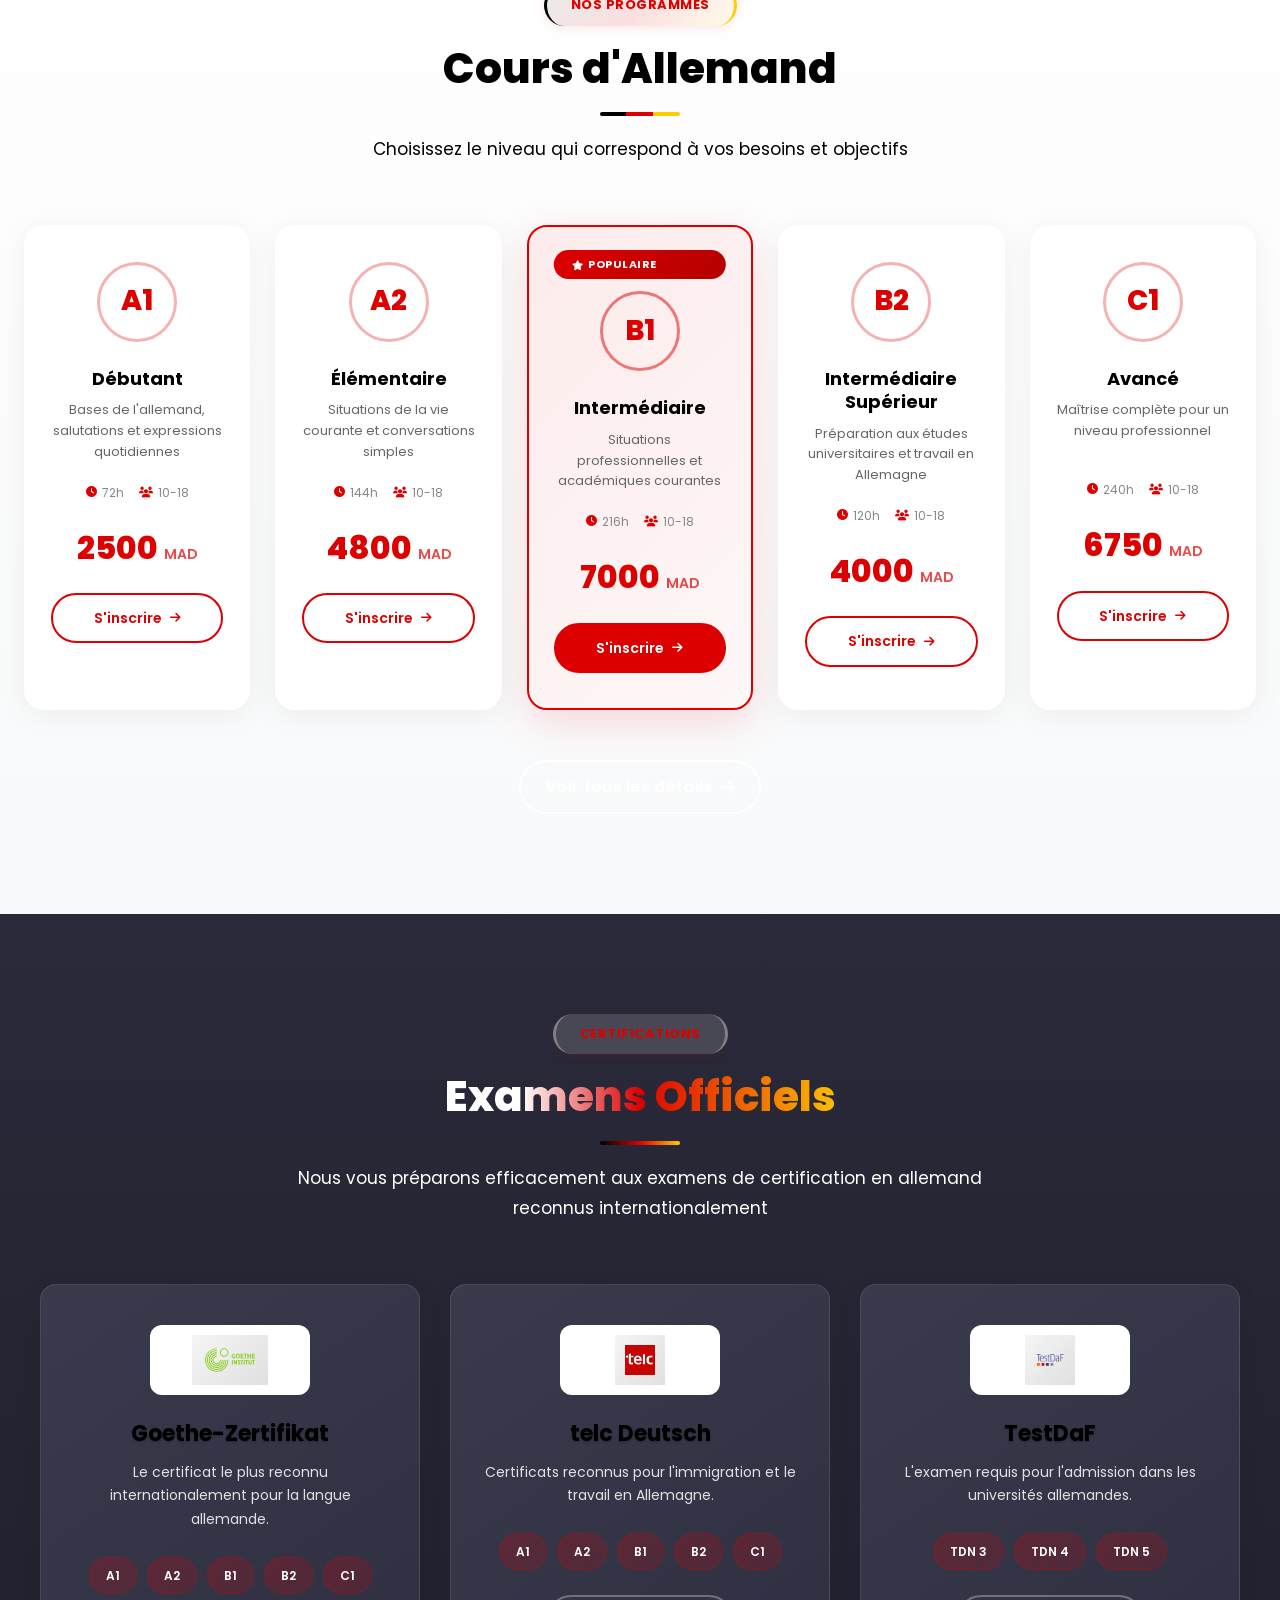
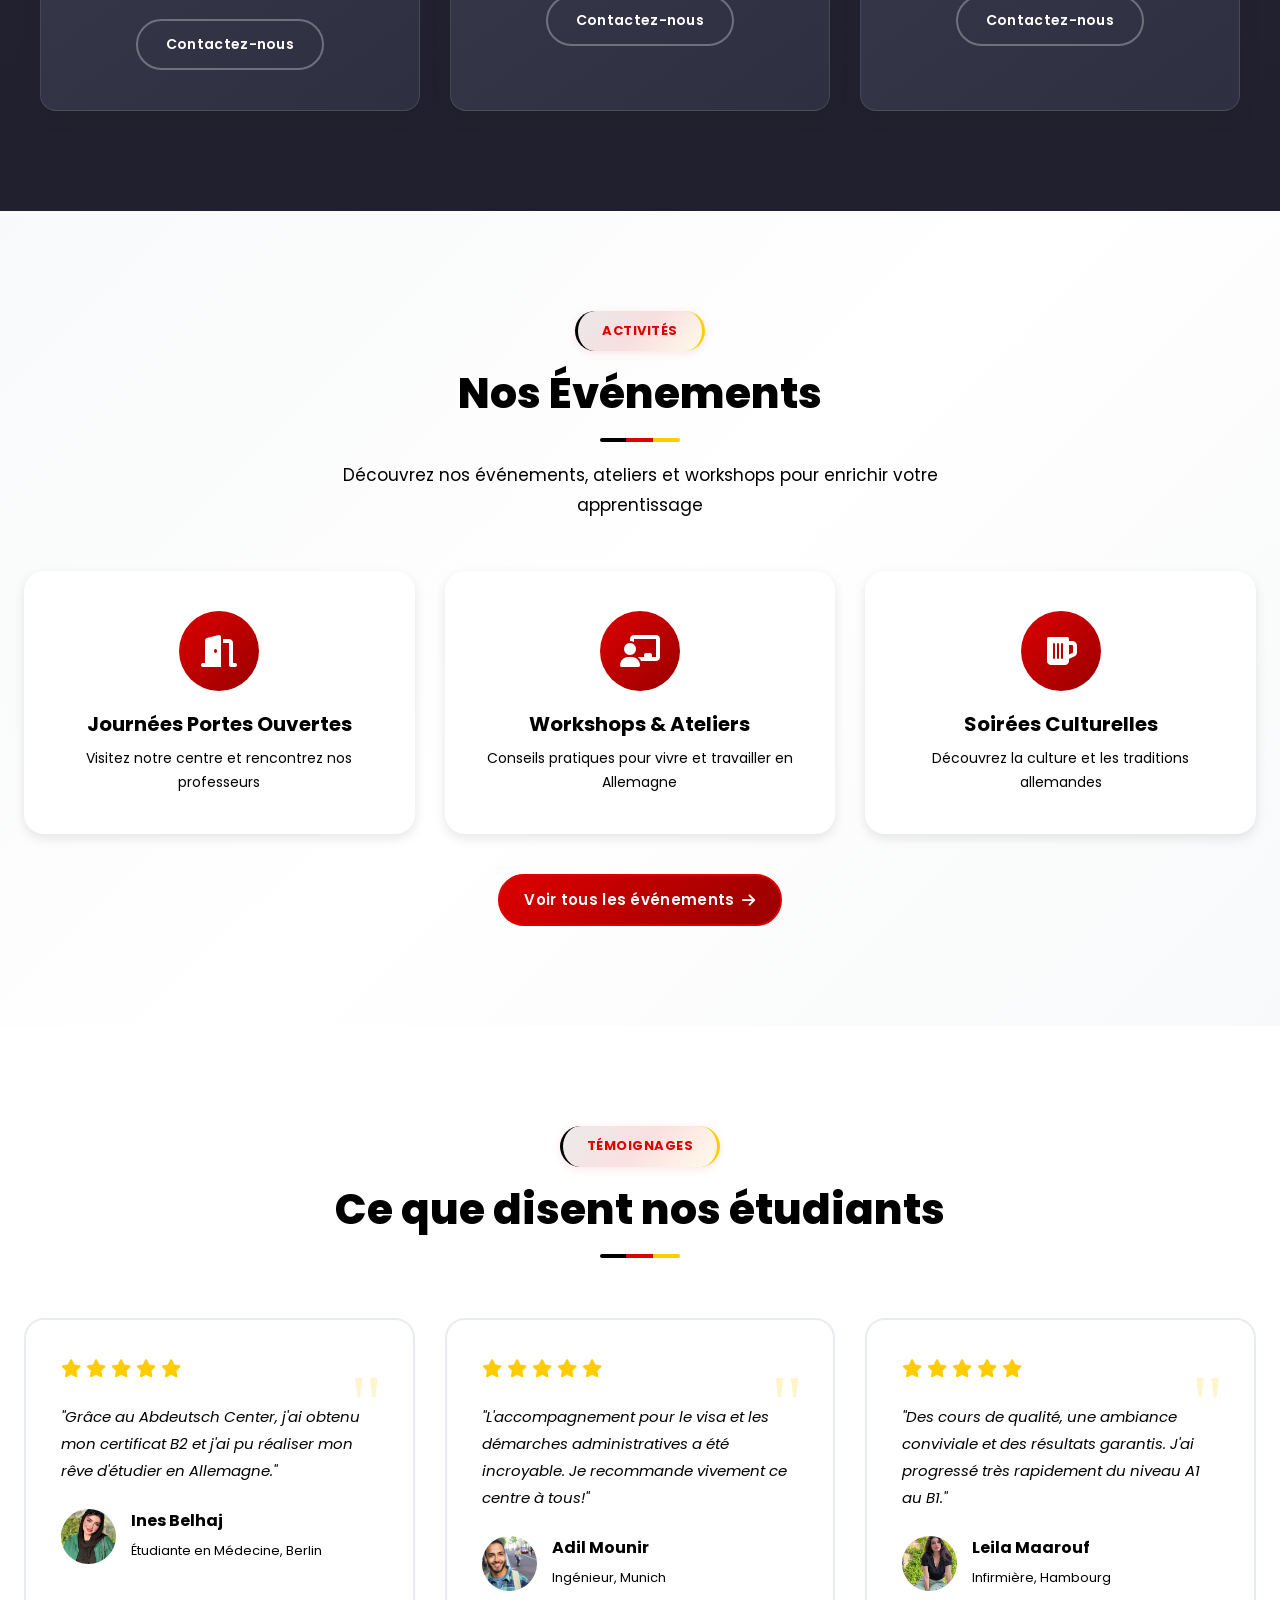
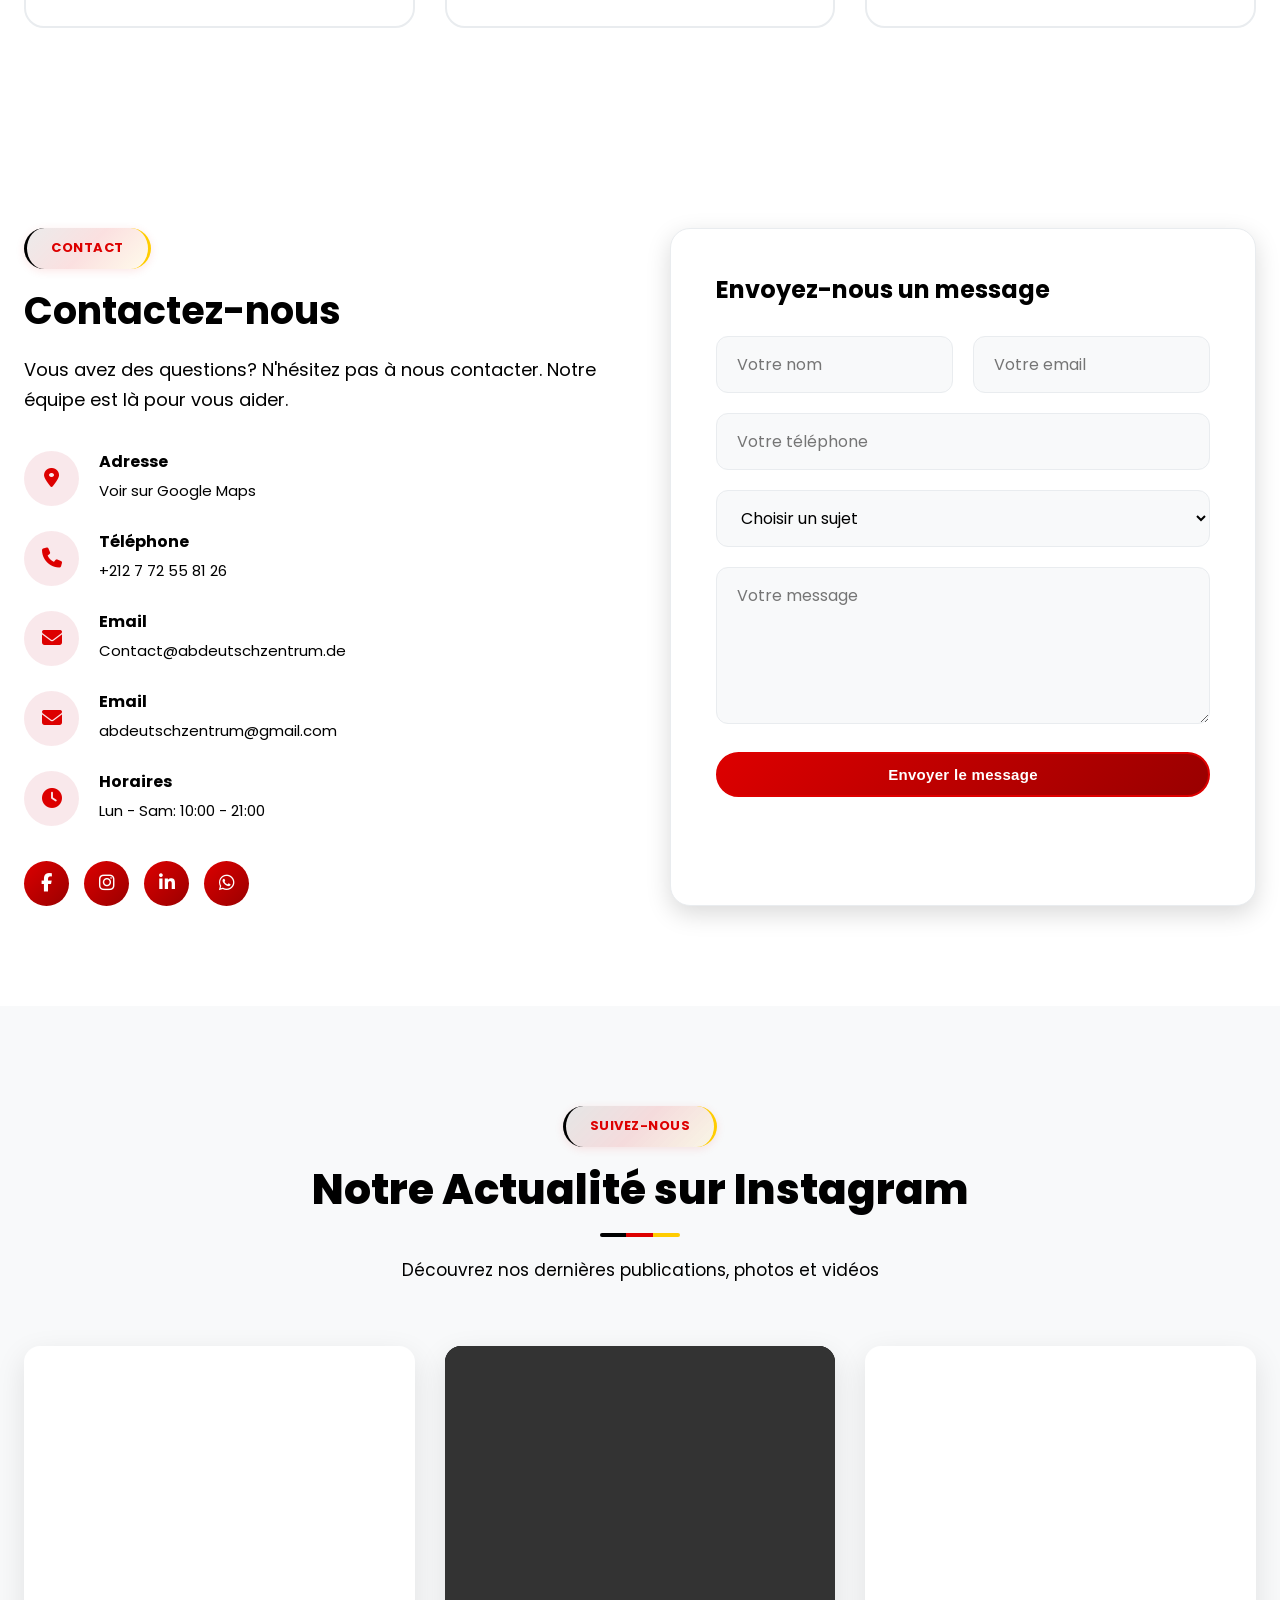
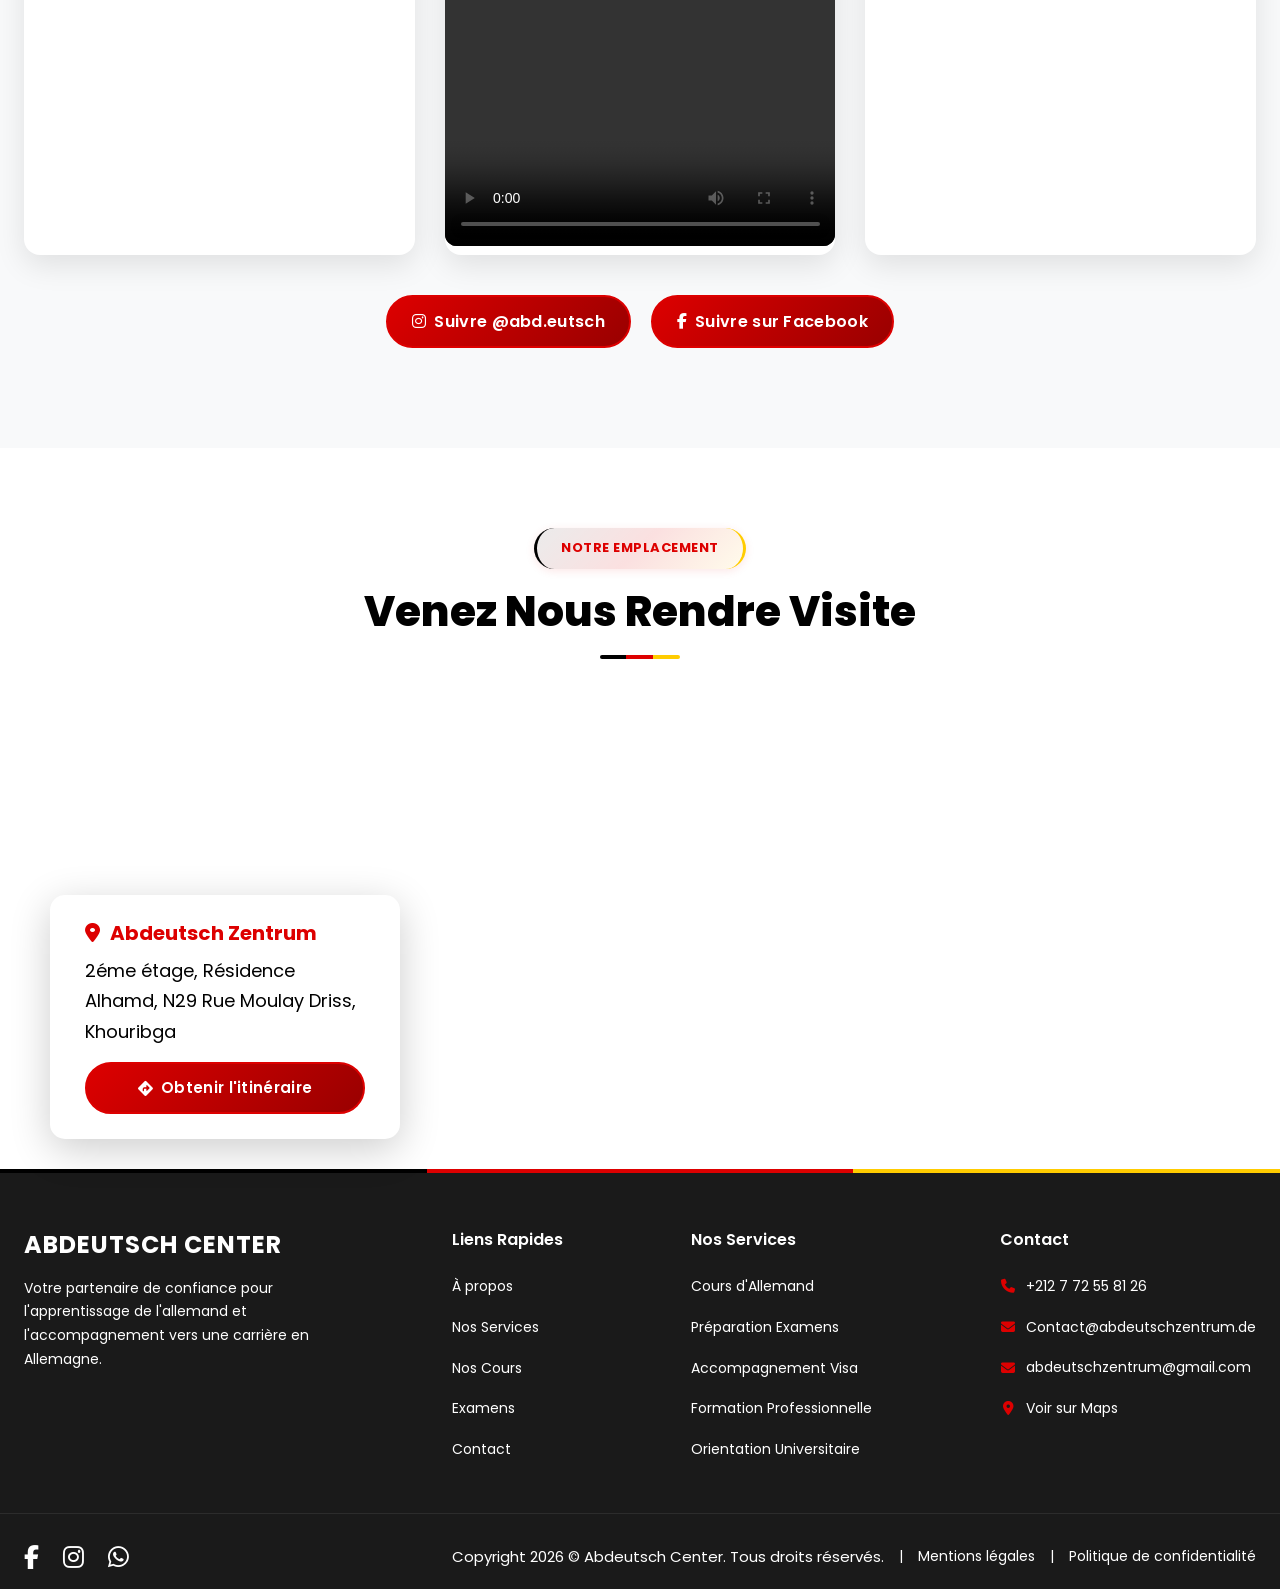
==== commit 670e13eb: "Add German flag video loading placeholder" ====
--- a/index.html
+++ b/index.html
@@ -109,6 +109,7 @@
     
     <!-- Hero video section -->
     <section class="hero-video-stage video-hero-slide video-loading" id="accueil" aria-label="Présentation Abdeutsch Center">
+        <div class="hero-loading-flag" aria-hidden="true"></div>
         <video class="hero-background-video" autoplay muted loop playsinline preload="auto" aria-hidden="true">
             <source src="images/Video Project (1).mp4" type="video/mp4">
         </video>
--- a/css/style.css
+++ b/css/style.css
@@ -5512,3 +5512,45 @@
 .hero-video-stage .slider-dots {
     display: none !important;
 }
+
+/* Keep the loading gate last so the old slider visibility rules cannot flash the copy. */
+.hero-video-stage.video-loading .hero-content-container,
+.hero-video-stage.video-loading .hero-foreground,
+.hero-video-stage.video-loading .hero-foreground > * {
+    opacity: 0 !important;
+    visibility: hidden !important;
+    pointer-events: none !important;
+}
+
+/* Readability panel: the video remains visible through a translucent, blurred surface. */
+.hero-video-stage.video-ready .hero-foreground {
+    opacity: 1 !important;
+    visibility: visible !important;
+    background: rgba(8, 16, 30, 0.56) !important;
+    -webkit-backdrop-filter: blur(22px) saturate(1.2) !important;
+    backdrop-filter: blur(22px) saturate(1.2) !important;
+}
+
+ .hero-video-stage .hero-loading-flag {
+    position: absolute;
+    inset: 0;
+    z-index: 1;
+    background: linear-gradient(180deg, var(--german-black) 0 33.33%, var(--german-red) 33.33% 66.66%, var(--german-gold) 66.66% 100%);
+    opacity: 1;
+    transition: opacity 320ms ease;
+}
+
+.hero-video-stage.video-ready .hero-loading-flag {
+    opacity: 0;
+    pointer-events: none;
+}
+
+.hero-video-stage.video-loading .hero-loading-flag {
+    opacity: 1;
+}
+
+ .hero-video-stage.video-ready .slide-content {
+    background: rgba(0, 0, 0, 0.24) !important;
+    -webkit-backdrop-filter: blur(16px) !important;
+    backdrop-filter: blur(16px) !important;
+}
--- a/css/style.css
+++ b/css/style.css
@@ -5512,3 +5512,45 @@
 .hero-video-stage .slider-dots {
     display: none !important;
 }
+
+/* Keep the loading gate last so the old slider visibility rules cannot flash the copy. */
+.hero-video-stage.video-loading .hero-content-container,
+.hero-video-stage.video-loading .hero-foreground,
+.hero-video-stage.video-loading .hero-foreground > * {
+    opacity: 0 !important;
+    visibility: hidden !important;
+    pointer-events: none !important;
+}
+
+/* Readability panel: the video remains visible through a translucent, blurred surface. */
+.hero-video-stage.video-ready .hero-foreground {
+    opacity: 1 !important;
+    visibility: visible !important;
+    background: rgba(8, 16, 30, 0.56) !important;
+    -webkit-backdrop-filter: blur(22px) saturate(1.2) !important;
+    backdrop-filter: blur(22px) saturate(1.2) !important;
+}
+
+ .hero-video-stage .hero-loading-flag {
+    position: absolute;
+    inset: 0;
+    z-index: 1;
+    background: linear-gradient(180deg, var(--german-black) 0 33.33%, var(--german-red) 33.33% 66.66%, var(--german-gold) 66.66% 100%);
+    opacity: 1;
+    transition: opacity 320ms ease;
+}
+
+.hero-video-stage.video-ready .hero-loading-flag {
+    opacity: 0;
+    pointer-events: none;
+}
+
+.hero-video-stage.video-loading .hero-loading-flag {
+    opacity: 1;
+}
+
+ .hero-video-stage.video-ready .slide-content {
+    background: rgba(0, 0, 0, 0.24) !important;
+    -webkit-backdrop-filter: blur(16px) !important;
+    backdrop-filter: blur(16px) !important;
+}
